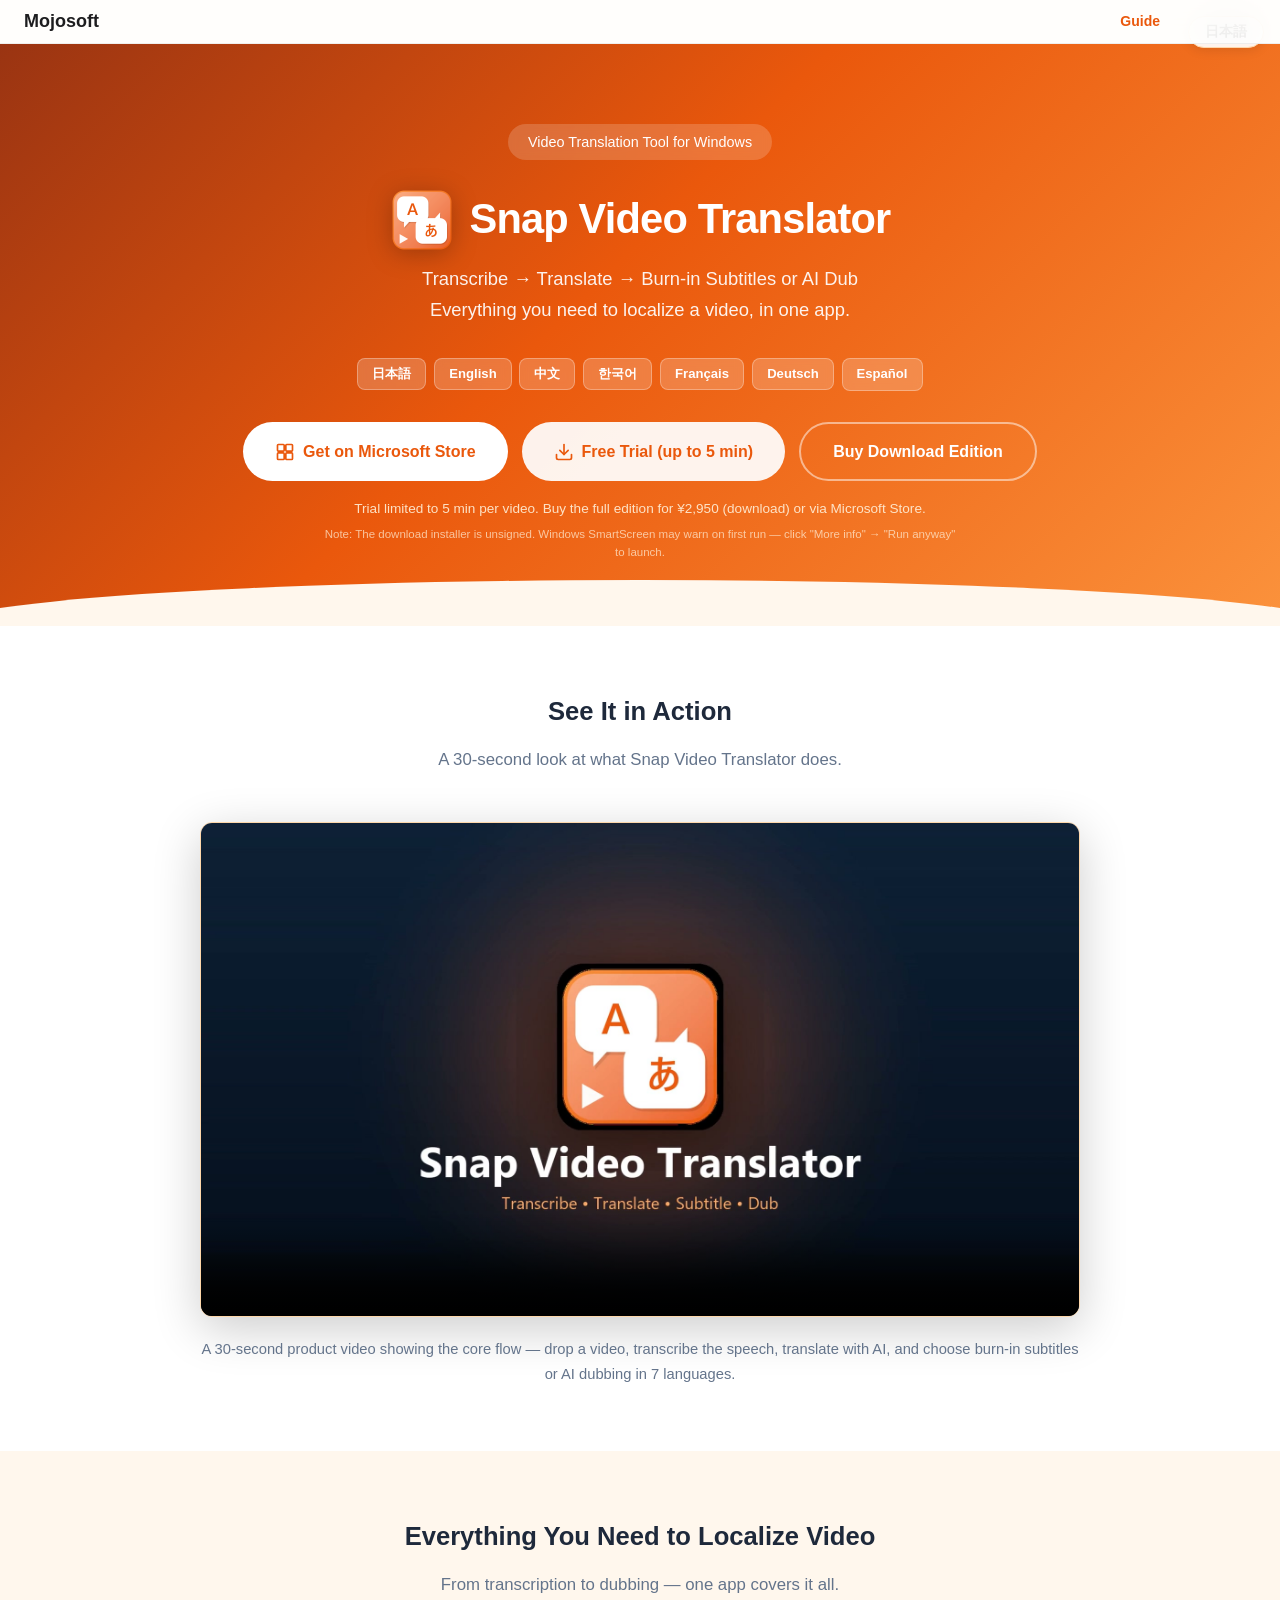
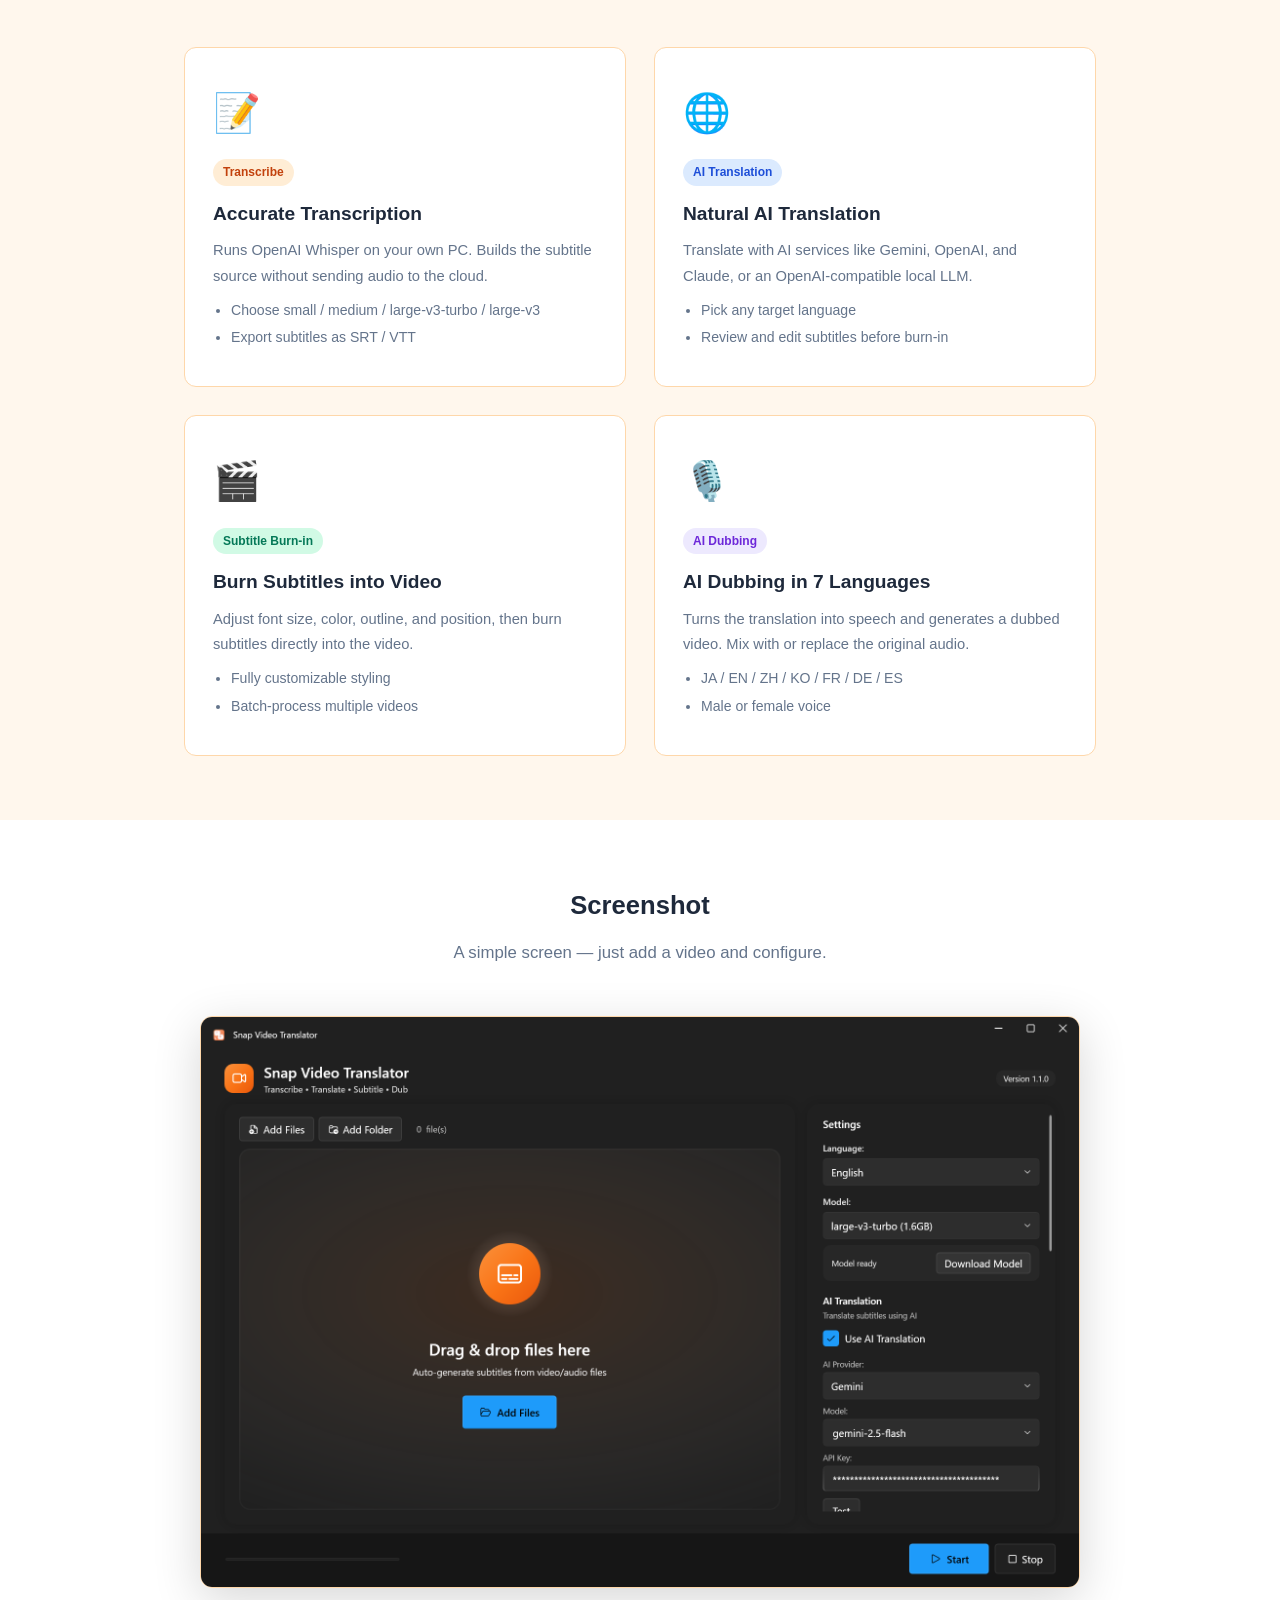
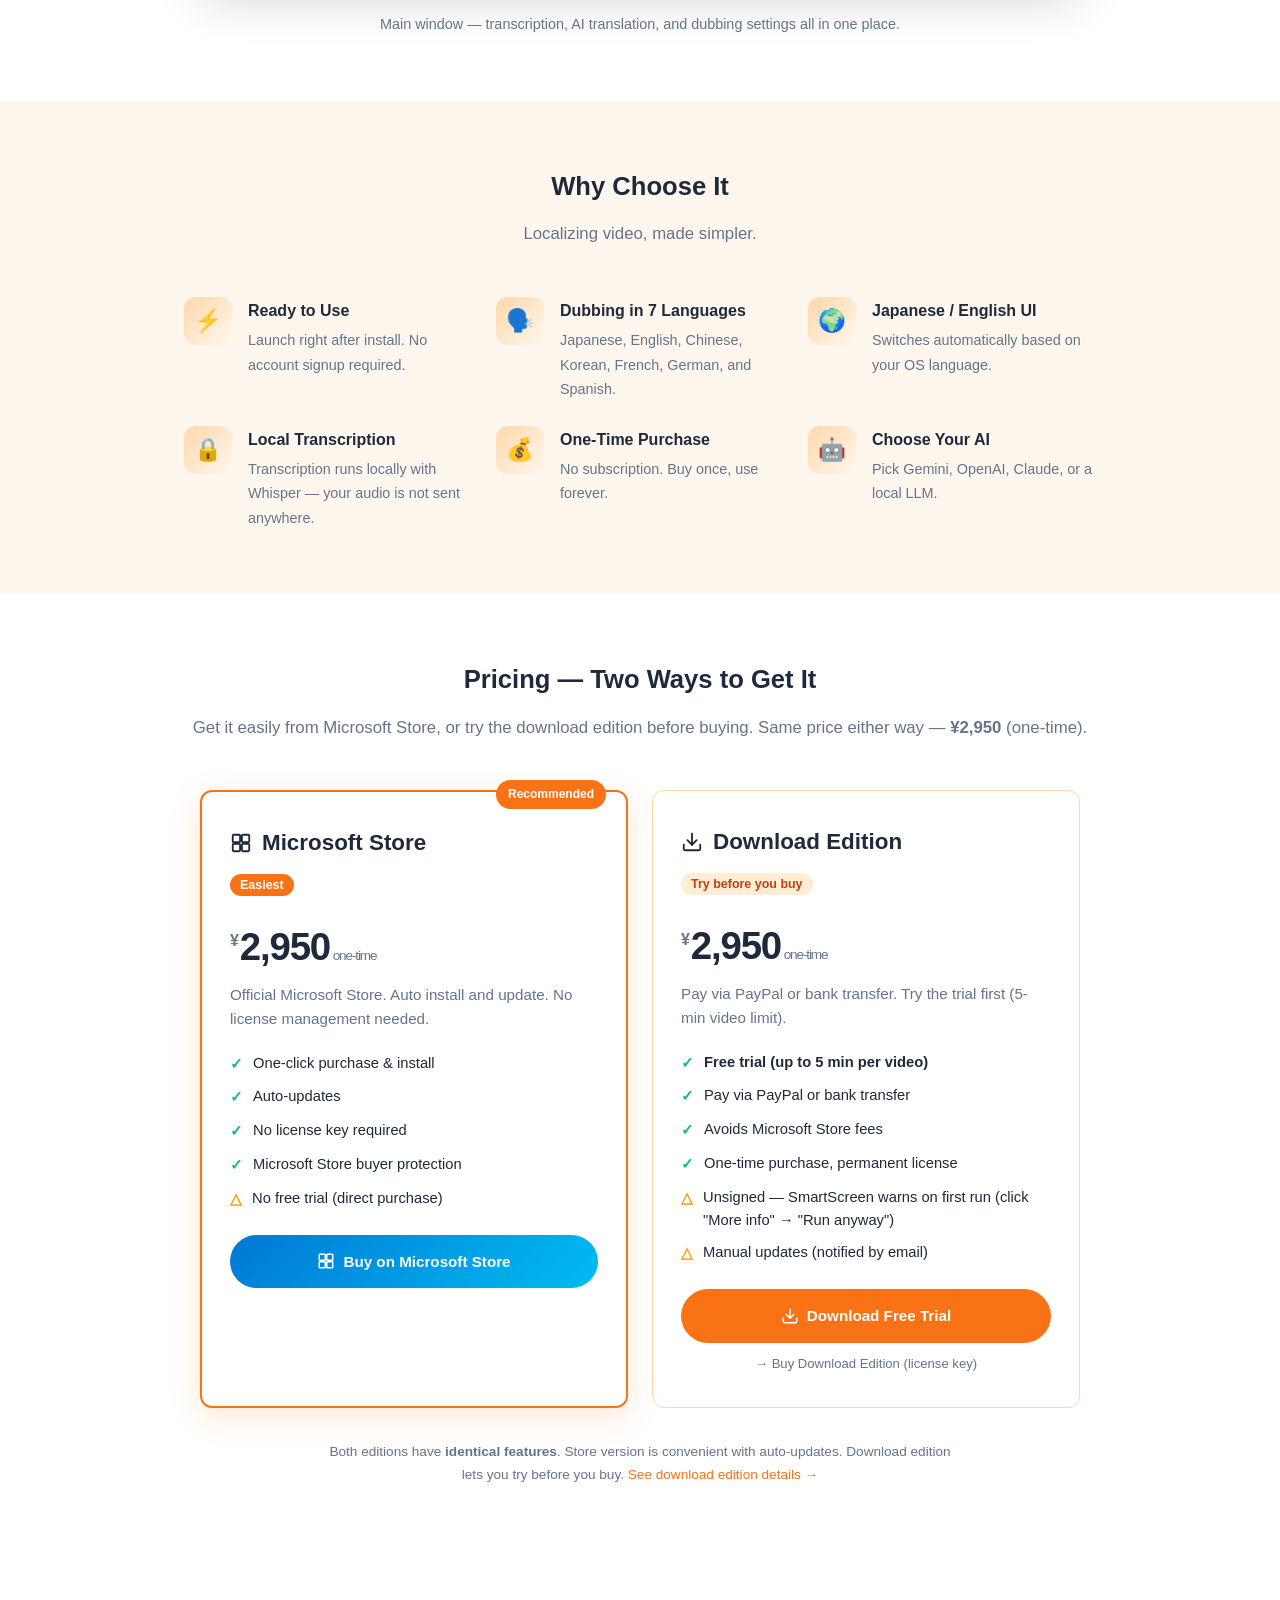
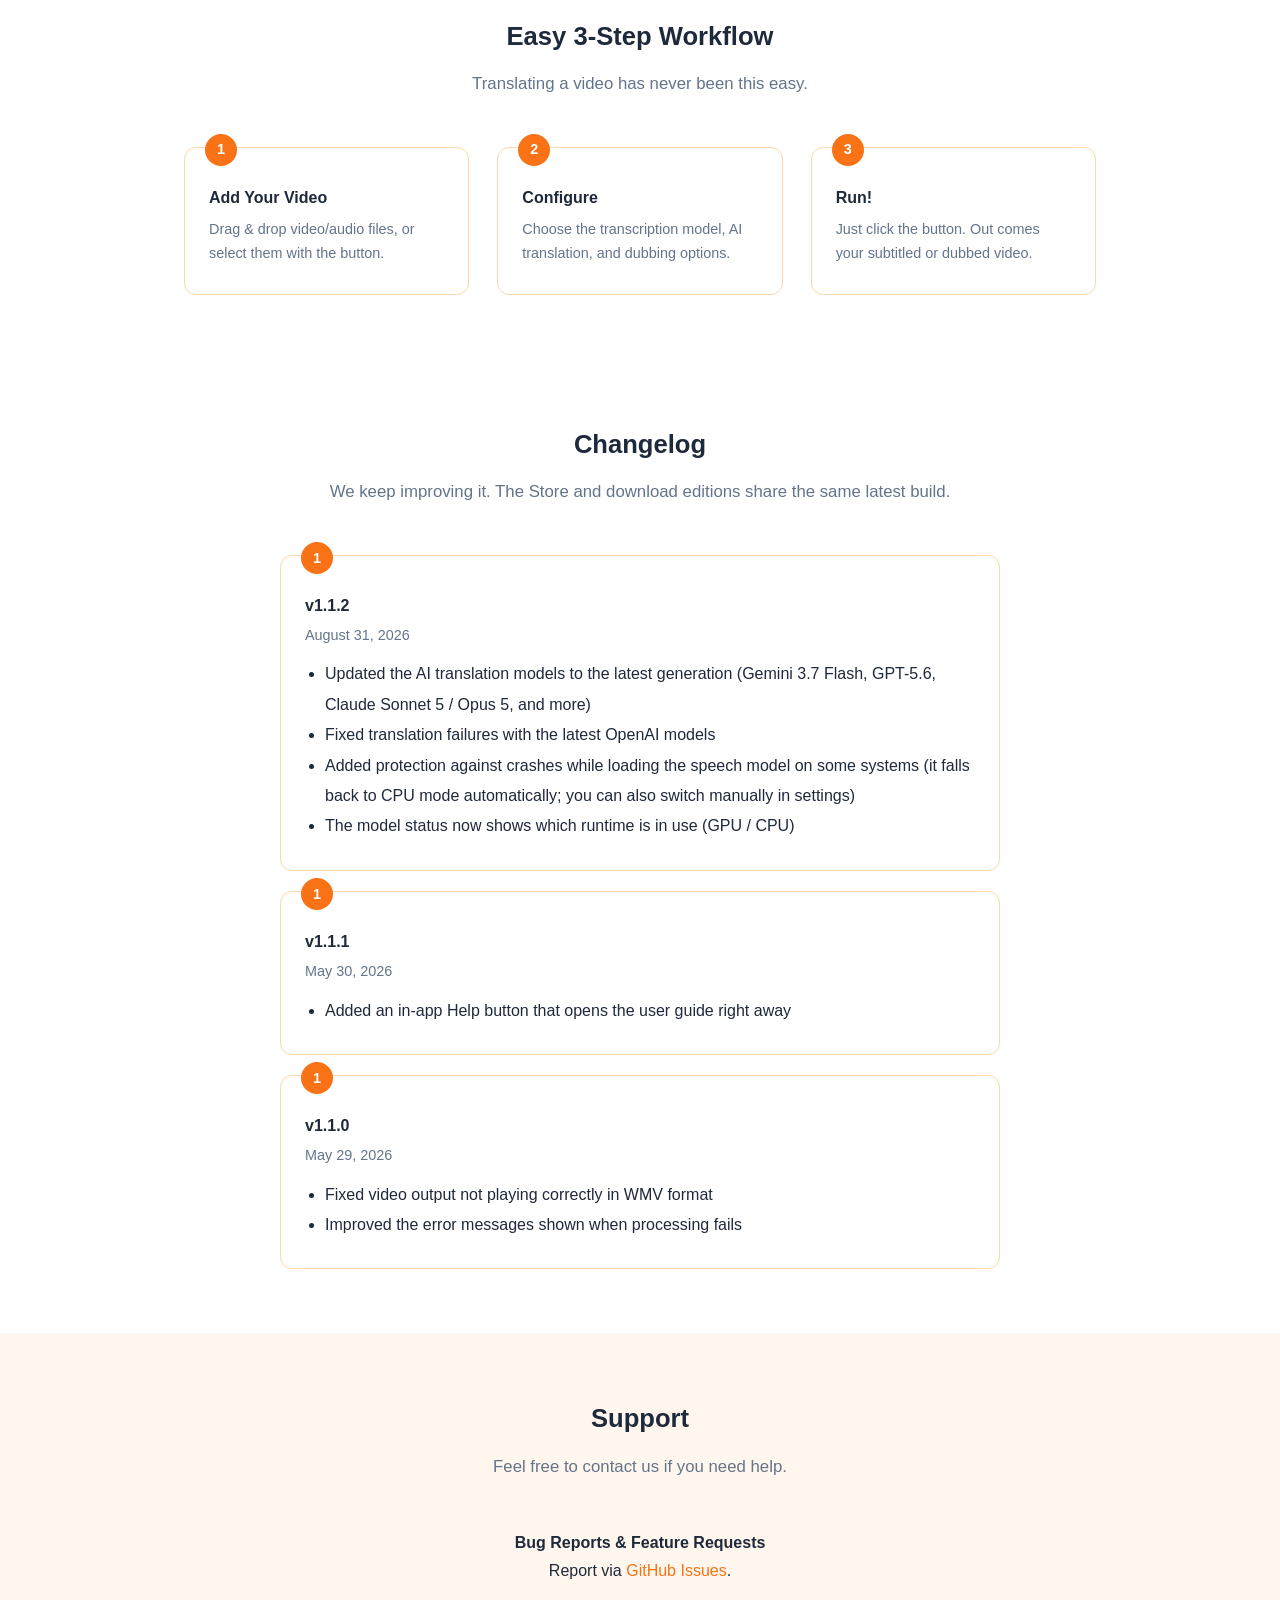
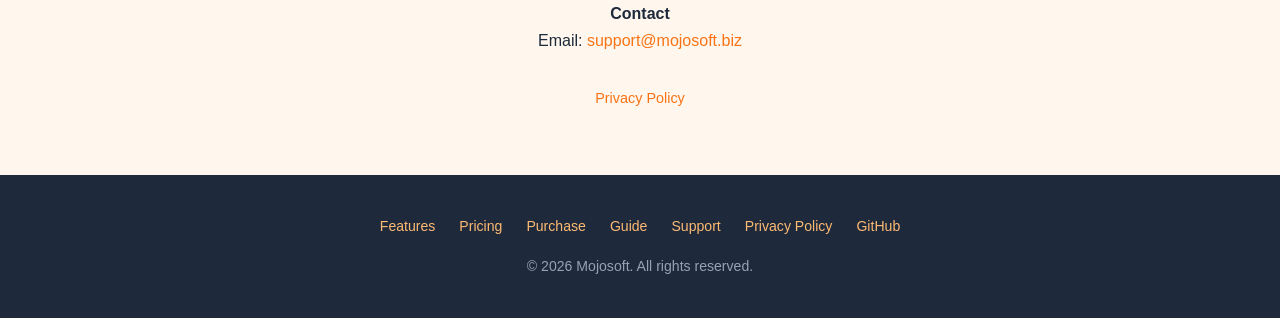
==== en/index.html @ 9b8fb0da "Restore original images and presentation; retain SEO metadata" ====
<!DOCTYPE html>
<html lang="en" class="lang-en">
<head>
<meta charset="UTF-8">
<meta name="viewport" content="width=device-width, initial-scale=1.0">
<title>Snap Video Translator | AI Subtitles, Translation &amp; Dubbing</title>
<meta name="description" content="Transcribe video, translate speech, burn subtitles and create AI dubbing in one Windows app. Supports AI dubbing in seven languages. Explore features, instructions and purchase options.">
<link rel="icon" type="image/x-icon" href="../favicon.ico">
<link rel="icon" type="image/png" sizes="32x32" href="../favicon-32.png">
<link rel="apple-touch-icon" href="../apple-touch-icon.png">
<style>
*{margin:0;padding:0;box-sizing:border-box}
:root{--primary:#F97316;--primary-dark:#EA580C;--accent:#FB923C;--bg:#FFF7ED;--card:#FFFFFF;--text:#1E293B;--muted:#64748B;--border:#FED7AA;--radius:12px}
body{font-family:"Segoe UI","Meiryo","Hiragino Sans",sans-serif;background:var(--bg);color:var(--text);line-height:1.7}
a{color:var(--primary);text-decoration:none}
a:hover{text-decoration:underline}

/* Language toggle */
.lang-toggle{position:fixed;top:16px;right:16px;z-index:1000;background:rgba(255,255,255,.92);border:1px solid var(--border);border-radius:999px;padding:6px 16px;font-size:.85rem;font-weight:600;cursor:pointer;box-shadow:0 2px 12px rgba(0,0,0,.1);transition:background .2s}
.lang-toggle:hover{background:#fff;box-shadow:0 4px 16px rgba(0,0,0,.15)}
[data-lang="ja"] .en,[data-lang="en"] .ja{display:none!important}

/* Hero */
.hero{background:linear-gradient(135deg,#9A3412 0%,#EA580C 45%,#FB923C 100%);color:#fff;padding:80px 24px 64px;text-align:center;position:relative;overflow:hidden}
.hero::after{content:"";position:absolute;bottom:-2px;left:0;right:0;height:48px;background:var(--bg);clip-path:ellipse(55% 100% at 50% 100%)}
.hero-title{display:flex;align-items:center;justify-content:center;gap:16px;margin-bottom:8px}
.hero-title img{width:64px;height:64px;border-radius:16px;filter:drop-shadow(0 4px 12px rgba(0,0,0,.25))}
.hero h1{font-size:2.6rem;font-weight:800;letter-spacing:-.02em;margin:0}
.hero .subtitle{font-size:1.15rem;opacity:.92;margin-bottom:32px;font-weight:400}
.hero .tagline{display:inline-block;background:rgba(255,255,255,.18);border-radius:999px;padding:6px 20px;font-size:.9rem;margin-bottom:24px;backdrop-filter:blur(4px)}
.hero .formats{display:flex;gap:8px;justify-content:center;flex-wrap:wrap;margin-bottom:32px}
.hero .format-badge{background:rgba(255,255,255,.2);border:1px solid rgba(255,255,255,.3);border-radius:8px;padding:4px 14px;font-size:.82rem;font-weight:600;backdrop-filter:blur(4px)}
.cta-group{display:flex;gap:14px;justify-content:center;flex-wrap:wrap}
.btn{display:inline-flex;align-items:center;gap:8px;padding:14px 32px;border-radius:999px;font-size:1rem;font-weight:600;transition:transform .15s,box-shadow .15s;cursor:pointer;border:none}
.btn-primary{background:#fff;color:var(--primary-dark)}
.btn-primary:hover{transform:translateY(-2px);box-shadow:0 8px 24px rgba(0,0,0,.18);text-decoration:none}
.btn-secondary{background:rgba(255,255,255,.92);color:var(--primary-dark)}
.btn-secondary:hover{background:#fff;transform:translateY(-2px);box-shadow:0 8px 24px rgba(0,0,0,.18);text-decoration:none}
.btn-outline{background:transparent;color:#fff;border:2px solid rgba(255,255,255,.5)}
.btn-outline:hover{background:rgba(255,255,255,.12);text-decoration:none}
.trial-note{margin-top:16px;font-size:.85rem;opacity:.92;color:#FFEDD5;font-weight:500}
.smartscreen-note{margin-top:6px;font-size:.72rem;opacity:.72;color:#FFEDD5;max-width:640px;margin-left:auto;margin-right:auto;line-height:1.55}

/* Pricing */
.pricing-section{background:#fff}
.pricing-grid{display:grid;grid-template-columns:repeat(2,1fr);gap:24px;max-width:880px;margin:0 auto}
.pricing-card-lp{background:var(--card);border:1px solid var(--border);border-radius:var(--radius);padding:32px 28px;position:relative;transition:transform .2s,box-shadow .2s}
.pricing-card-lp:hover{transform:translateY(-4px);box-shadow:0 16px 48px rgba(249,115,22,.16)}
.pricing-card-lp.featured{border:2px solid var(--primary);box-shadow:0 8px 32px rgba(249,115,22,.18)}
.pricing-card-lp.featured::before{content:"おすすめ";position:absolute;top:-12px;right:20px;background:var(--primary);color:#fff;font-size:.75rem;font-weight:700;padding:4px 12px;border-radius:999px}
[data-lang="en"] .pricing-card-lp.featured::before{content:"Recommended"}
.pricing-card-lp h3{font-size:1.4rem;font-weight:800;margin-bottom:8px;display:flex;align-items:center;gap:10px}
.pricing-card-lp .pricing-badge{font-size:.78rem;font-weight:600;padding:4px 10px;border-radius:999px;background:#FFEDD5;color:#C2410C}
.pricing-card-lp.featured .pricing-badge{background:var(--primary);color:#fff}
.pricing-card-lp .pricing-price-lp{font-size:2.4rem;font-weight:900;letter-spacing:-.03em;margin-bottom:4px;color:var(--text)}
.pricing-card-lp .pricing-price-lp .currency{font-size:1rem;font-weight:600;vertical-align:super;margin-right:2px;color:var(--muted)}
.pricing-card-lp .pricing-price-lp .unit{font-size:.85rem;font-weight:400;color:var(--muted)}
.pricing-card-lp .pricing-tagline{color:var(--muted);font-size:.95rem;margin-bottom:20px;line-height:1.6}
.pricing-card-lp ul{list-style:none;margin-bottom:24px;display:flex;flex-direction:column;gap:10px}
.pricing-card-lp ul li{display:flex;gap:10px;align-items:flex-start;font-size:.92rem;color:var(--text);line-height:1.55}
.pricing-card-lp ul li::before{content:'✓';color:#10B981;font-weight:700;flex-shrink:0;margin-top:1px}
.pricing-card-lp ul li.con::before{content:'△';color:#F59E0B}
.pricing-cta{display:flex;align-items:center;justify-content:center;gap:8px;width:100%;padding:14px 20px;border-radius:999px;font-size:.95rem;font-weight:700;text-decoration:none;transition:all .15s;border:none;cursor:pointer;box-sizing:border-box}
.pricing-cta.cta-store{background:linear-gradient(135deg,#0078D4,#00BCF2);color:#fff}
.pricing-cta.cta-store:hover{background:linear-gradient(135deg,#006CBD,#00A8D8);transform:translateY(-2px);box-shadow:0 8px 24px rgba(0,120,212,.3);text-decoration:none;color:#fff}
.pricing-cta.cta-dl{background:var(--primary);color:#fff}
.pricing-cta.cta-dl:hover{background:var(--primary-dark);transform:translateY(-2px);box-shadow:0 8px 24px rgba(249,115,22,.3);text-decoration:none;color:#fff}
.pricing-cta-secondary{display:block;text-align:center;margin-top:10px;font-size:.82rem;color:var(--muted)}
.pricing-note{text-align:center;color:var(--muted);font-size:.85rem;margin-top:32px;max-width:640px;margin-left:auto;margin-right:auto;line-height:1.7}
@media(max-width:700px){
  .pricing-grid{grid-template-columns:1fr}
}

/* Container */
.container{max-width:960px;margin:0 auto;padding:0 24px}

/* Section */
.section{padding:64px 0}
.section-title{font-size:1.6rem;font-weight:700;text-align:center;margin-bottom:12px}
.section-desc{text-align:center;color:var(--muted);margin-bottom:48px;font-size:1.05rem}

/* Feature cards */
.feature-grid{display:grid;grid-template-columns:repeat(2,1fr);gap:28px}
.feature-card{background:var(--card);border:1px solid var(--border);border-radius:var(--radius);padding:32px 28px;transition:transform .2s,box-shadow .2s}
.feature-card:hover{transform:translateY(-4px);box-shadow:0 12px 40px rgba(249,115,22,.15)}
.feature-card .feature-icon{font-size:2.4rem;margin-bottom:12px;display:block}
.feature-card .feature-tag{display:inline-block;font-size:.75rem;font-weight:600;padding:3px 10px;border-radius:999px;margin-bottom:12px}
.feature-tag.transcribe{background:#FFEDD5;color:#C2410C}
.feature-tag.translate{background:#DBEAFE;color:#1D4ED8}
.feature-tag.subtitle{background:#D1FAE5;color:#047857}
.feature-tag.dub{background:#EDE9FE;color:#6D28D9}
.feature-card h3{font-size:1.2rem;margin-bottom:8px;font-weight:700}
.feature-card p{font-size:.92rem;color:var(--muted);line-height:1.7}
.feature-card ul{margin-top:10px;padding-left:18px;font-size:.88rem;color:var(--muted)}
.feature-card ul li{margin-bottom:4px}

/* Screenshot */
.shot{max-width:880px;margin:0 auto}
.shot img{width:100%;border-radius:var(--radius);box-shadow:0 12px 48px rgba(0,0,0,.16);border:1px solid var(--border)}
.shot .caption{text-align:center;color:var(--muted);font-size:.9rem;margin-top:16px}

/* Demo video */
.video-section{background:#fff}
.video-wrap{max-width:880px;margin:0 auto}
.video-wrap video{width:100%;aspect-ratio:16/9;border-radius:var(--radius);box-shadow:0 12px 48px rgba(0,0,0,.2);border:1px solid var(--border);background:#000;display:block;object-fit:cover}
.video-caption{text-align:center;color:var(--muted);font-size:.92rem;margin-top:20px;line-height:1.7}
.video-caption strong{color:var(--text)}
.video-timeline{display:flex;gap:8px;justify-content:center;flex-wrap:wrap;margin-top:14px;font-size:.82rem}
.video-timeline span{background:#FFF7ED;border:1px solid var(--border);border-radius:999px;padding:4px 14px;color:var(--primary-dark);font-weight:600}

/* Points */
.points{display:grid;grid-template-columns:repeat(auto-fit,minmax(260px,1fr));gap:24px;margin-top:40px}
.point{display:flex;gap:16px;align-items:flex-start}
.point-icon{flex-shrink:0;width:48px;height:48px;border-radius:12px;background:linear-gradient(135deg,#FED7AA,#FFF7ED);display:flex;align-items:center;justify-content:center;font-size:1.4rem}
.point h3{font-size:1rem;margin-bottom:4px}
.point p{font-size:.9rem;color:var(--muted)}

/* Steps */
.steps{display:grid;grid-template-columns:repeat(auto-fit,minmax(240px,1fr));gap:28px;counter-reset:step}
.step{background:var(--card);border:1px solid var(--border);border-radius:var(--radius);padding:28px 24px;position:relative}
.step::before{counter-increment:step;content:counter(step);position:absolute;top:-14px;left:20px;width:32px;height:32px;border-radius:50%;background:var(--primary);color:#fff;font-weight:700;font-size:.9rem;display:flex;align-items:center;justify-content:center}
.step h3{margin-top:8px;font-size:1rem;margin-bottom:6px}
.step p{font-size:.9rem;color:var(--muted)}

/* Footer */
footer{background:#1E293B;color:#CBD5E1;padding:40px 24px;text-align:center;font-size:.88rem}
footer a{color:#FDBA74}
footer .footer-links{margin-bottom:16px;display:flex;gap:24px;justify-content:center;flex-wrap:wrap}
footer .copyright{opacity:.7;margin-top:8px}

/* Responsive */
@media(max-width:700px){
  .hero h1{font-size:2rem}
  .hero .subtitle{font-size:1rem}
  .feature-grid{grid-template-columns:1fr}
  .section{padding:48px 0}
}
</style>
  <link rel="canonical" href="https://mojosoftjp.github.io/sakutto-videotranslator/en/">
  <link rel="alternate" href="https://mojosoftjp.github.io/sakutto-videotranslator/" hreflang="ja">
  <link rel="alternate" href="https://mojosoftjp.github.io/sakutto-videotranslator/en/" hreflang="en">
  <link rel="alternate" href="https://mojosoftjp.github.io/sakutto-videotranslator/" hreflang="x-default">
  <meta name="robots" content="index, follow, max-image-preview:large">
  <meta property="og:title" content="Snap Video Translator | AI Subtitles, Translation &amp; Dubbing">
  <meta property="og:description" content="Transcribe video, translate speech, burn subtitles and create AI dubbing in one Windows app. Supports AI dubbing in seven languages. Explore features, instructions and purchase options.">
  <meta property="og:url" content="https://mojosoftjp.github.io/sakutto-videotranslator/en/">
  <meta property="og:type" content="website">
  <meta property="og:site_name" content="Mojosoft">
  <meta property="og:locale" content="en_US">
  <meta name="twitter:title" content="Snap Video Translator | AI Subtitles, Translation &amp; Dubbing">
  <meta name="twitter:description" content="Transcribe video, translate speech, burn subtitles and create AI dubbing in one Windows app. Supports AI dubbing in seven languages. Explore features, instructions and purchase options.">
  <meta property="og:image" content="https://mojosoftjp.github.io/sakutto-videotranslator/ja-main.png">
  <meta name="twitter:image" content="https://mojosoftjp.github.io/sakutto-videotranslator/ja-main.png">
  <meta property="og:image:alt" content="Snap Video Translator | AI Subtitles, Translation &amp; Dubbing">
  <meta name="twitter:image:alt" content="Snap Video Translator | AI Subtitles, Translation &amp; Dubbing">
  <meta property="og:image:width" content="1800">
  <meta property="og:image:height" content="1170">
  <meta name="twitter:card" content="summary_large_image">
<script type="application/ld+json">
{
  "@context": "https://schema.org",
  "@graph": [
    {
      "@type": "SoftwareApplication",
      "@id": "https://mojosoftjp.github.io/sakutto-videotranslator/en/#software",
      "name": "さくっと動画翻訳",
      "url": "https://mojosoftjp.github.io/sakutto-videotranslator/en/",
      "description": "Transcribe video, translate speech, burn subtitles and create AI dubbing in one Windows app. Supports AI dubbing in seven languages. Explore features, instructions and purchase options.",
      "image": "https://mojosoftjp.github.io/sakutto-videotranslator/ja-main.png",
      "operatingSystem": "Windows",
      "applicationCategory": "MultimediaApplication",
      "inLanguage": "en",
      "publisher": {
        "@type": "Organization",
        "@id": "https://mojosoft.biz/#organization",
        "name": "Mojosoft",
        "url": "https://mojosoft.biz/"
      }
    },
    {
      "@type": "BreadcrumbList",
      "@id": "https://mojosoftjp.github.io/sakutto-videotranslator/en/#breadcrumb",
      "itemListElement": [
        {
          "@type": "ListItem",
          "position": 1,
          "name": "Mojosoft",
          "item": "https://mojosoft.biz/"
        },
        {
          "@type": "ListItem",
          "position": 2,
          "name": "さくっと動画翻訳",
          "item": "https://mojosoftjp.github.io/sakutto-videotranslator/en/"
        }
      ]
    },
    {
      "@type": "WebPage",
      "@id": "https://mojosoftjp.github.io/sakutto-videotranslator/en/#webpage",
      "url": "https://mojosoftjp.github.io/sakutto-videotranslator/en/",
      "name": "Snap Video Translator | AI Subtitles, Translation & Dubbing",
      "inLanguage": "en",
      "mainEntity": {
        "@id": "https://mojosoftjp.github.io/sakutto-videotranslator/en/#software"
      },
      "breadcrumb": {
        "@id": "https://mojosoftjp.github.io/sakutto-videotranslator/en/#breadcrumb"
      }
    }
  ]
}
</script>
</head>
<body data-lang="en">

<!-- Mojosoft Header -->
<nav style="position:fixed;top:0;left:0;right:0;z-index:9999;background:rgba(255,255,255,.85);backdrop-filter:saturate(180%) blur(20px);-webkit-backdrop-filter:saturate(180%) blur(20px);border-bottom:1px solid rgba(0,0,0,.06);height:44px;display:flex;align-items:center;justify-content:space-between;padding:0 24px;">
  <a href="https://mojosoft.biz/" style="font-size:18px;font-weight:700;color:#1D1D1F;text-decoration:none;font-family:'Noto Sans JP',sans-serif;">Mojosoft</a>
  <a href="../help.html" style="font-size:14px;font-weight:600;color:var(--primary-dark);text-decoration:none;font-family:'Noto Sans JP',sans-serif;margin-right:96px;"><span class="ja">使い方</span><span class="en">Guide</span></a>
</nav>
<div style="height:44px;"></div>

<!-- Language toggle -->
<button class="lang-toggle" onclick="toggleLang()">
  <span class="ja">EN</span>
  <span class="en">日本語</span>
</button>

<!-- Hero -->
<header class="hero">
  <div class="ja"><div class="tagline">Windows 用 動画翻訳ツール</div></div>
  <div class="en"><div class="tagline">Video Translation Tool for Windows</div></div>
  <div class="hero-title">
    <img src="../logo.png" alt="Snap Video Translator icon">
    <h1><span class="ja">さくっと動画翻訳</span><span class="en">Snap Video Translator</span></h1>
  </div>
  <p class="subtitle">
    <span class="ja">文字起こし → AI翻訳 → 字幕焼き付け／AI吹き替え<br>動画の多言語対応を、これ1本で。</span>
    <span class="en">Transcribe → Translate → Burn-in Subtitles or AI Dub<br>Everything you need to localize a video, in one app.</span>
  </p>
  <div class="formats">
    <span class="format-badge">日本語</span>
    <span class="format-badge">English</span>
    <span class="format-badge">中文</span>
    <span class="format-badge">한국어</span>
    <span class="format-badge">Français</span>
    <span class="format-badge">Deutsch</span>
    <span class="format-badge">Español</span>
  </div>
  <div class="cta-group">
    <a href="https://apps.microsoft.com/detail/9N66P79HM5LB?cid=lp-index" class="btn btn-primary">
      <svg width="20" height="20" viewBox="0 0 24 24" fill="none" stroke="currentColor" stroke-width="2"><rect x="3" y="3" width="8" height="8" rx="1"/><rect x="13" y="3" width="8" height="8" rx="1"/><rect x="3" y="13" width="8" height="8" rx="1"/><rect x="13" y="13" width="8" height="8" rx="1"/></svg>
      <span class="ja">Microsoft Store で入手</span><span class="en">Get on Microsoft Store</span>
    </a>
    <a href="https://mojosoft.biz/SakuttoVideoTranslator_Setup_1.1.2.exe" class="btn btn-secondary" download>
      <svg width="20" height="20" viewBox="0 0 24 24" fill="none" stroke="currentColor" stroke-width="2" stroke-linecap="round" stroke-linejoin="round"><path d="M21 15v4a2 2 0 0 1-2 2H5a2 2 0 0 1-2-2v-4"/><polyline points="7 10 12 15 17 10"/><line x1="12" y1="15" x2="12" y2="3"/></svg>
      <span class="ja">無料で試す（5分まで）</span><span class="en">Free Trial (up to 5 min)</span>
    </a>
    <a href="../purchase.html" class="btn btn-outline">
      <span class="ja">ダウンロード版を購入</span><span class="en">Buy Download Edition</span>
    </a>
  </div>
  <p class="trial-note">
    <span class="ja">試用版は動画長5分まで。フル機能はダウンロード版 ¥2,950 または Microsoft Store でご購入を。</span>
    <span class="en">Trial limited to 5 min per video. Buy the full edition for ¥2,950 (download) or via Microsoft Store.</span>
  </p>
  <p class="smartscreen-note">
    <span class="ja">※ダウンロード版は未署名インストーラーのため、初回実行時に Windows SmartScreen の警告が表示されます。「詳細情報」→「実行」で起動できます。</span>
    <span class="en">Note: The download installer is unsigned. Windows SmartScreen may warn on first run — click "More info" → "Run anyway" to launch.</span>
  </p>
</header>

<!-- Demo video -->
<section class="section video-section">
  <div class="container">
    <h2 class="section-title"><span class="ja">実際に使うと、こうなります</span><span class="en">See It in Action</span></h2>
    <p class="section-desc">
      <span class="ja">30秒の英語プロモを、さくっと動画翻訳で日本語化したデモです。</span>
      <span class="en">A 30-second look at what Snap Video Translator does.</span>
    </p>
    <div class="video-wrap">
      <video class="ja" controls playsinline preload="metadata" poster="../poster_ja.jpg">
        <source src="../combined_demo.mp4" type="video/mp4">
        お使いのブラウザは動画再生に対応していません。
      </video>
      <video class="en" controls playsinline preload="metadata" poster="../poster_en.jpg">
        <source src="../snap_video_translator_promo.mp4" type="video/mp4">
        Your browser does not support the video tag.
      </video>

      <div class="ja">
        <div class="video-timeline">
          <span>0:00 — 英語原版</span>
          <span>0:25 — 区切り</span>
          <span>0:26 — 日本語吹替＋字幕</span>
        </div>
        <p class="video-caption">
          <strong>前半（0:00〜0:25）</strong>は英語ナレーション付きのプロモ動画。<br>
          <strong>後半（0:26〜0:51）</strong>は同じ動画を「さくっと動画翻訳」で日本語化したものです — AI吹替で音声を差し替え、翻訳字幕を動画に焼き付けています。<br>
          <span style="color:var(--primary-dark);font-weight:600">「翻訳前」と「翻訳後」を1本でご覧いただけます。</span>
        </p>
      </div>
      <div class="en">
        <p class="video-caption">
          A 30-second product video showing the core flow — drop a video, transcribe the speech, translate with AI, and choose burn-in subtitles or AI dubbing in 7 languages.
        </p>
      </div>
    </div>
  </div>
</section>

<!-- Feature overview cards -->
<section id="features" class="section">
  <div class="container">
    <h2 class="section-title"><span class="ja">動画の多言語対応に必要な機能を</span><span class="en">Everything You Need to Localize Video</span></h2>
    <p class="section-desc"><span class="ja">文字起こしから吹き替えまで、このアプリひとつで完結します。</span><span class="en">From transcription to dubbing — one app covers it all.</span></p>
    <div class="feature-grid">
      <!-- 1: Transcribe -->
      <div class="feature-card">
        <span class="feature-icon">&#x1F4DD;</span>
        <span class="feature-tag transcribe"><span class="ja">文字起こし</span><span class="en">Transcribe</span></span>
        <h3><span class="ja">高精度な文字起こし</span><span class="en">Accurate Transcription</span></h3>
        <p><span class="ja">OpenAI Whisper をお使いのPC上で実行。音声をクラウドに送らずに字幕の元データを作成します。</span><span class="en">Runs OpenAI Whisper on your own PC. Builds the subtitle source without sending audio to the cloud.</span></p>
        <ul>
          <li><span class="ja">small / medium / large-v3-turbo / large-v3 から選択</span><span class="en">Choose small / medium / large-v3-turbo / large-v3</span></li>
          <li><span class="ja">SRT / VTT 字幕ファイルの書き出し</span><span class="en">Export subtitles as SRT / VTT</span></li>
        </ul>
      </div>
      <!-- 2: Translate -->
      <div class="feature-card">
        <span class="feature-icon">&#x1F310;</span>
        <span class="feature-tag translate"><span class="ja">AI翻訳</span><span class="en">AI Translation</span></span>
        <h3><span class="ja">AIで自然に翻訳</span><span class="en">Natural AI Translation</span></h3>
        <p><span class="ja">Gemini・OpenAI・Claude などのAIサービス、またはOpenAI互換のローカルLLMで翻訳できます。</span><span class="en">Translate with AI services like Gemini, OpenAI, and Claude, or an OpenAI-compatible local LLM.</span></p>
        <ul>
          <li><span class="ja">翻訳先言語を自由に指定</span><span class="en">Pick any target language</span></li>
          <li><span class="ja">焼き付け前に字幕を確認・編集</span><span class="en">Review and edit subtitles before burn-in</span></li>
        </ul>
      </div>
      <!-- 3: Subtitle burn-in -->
      <div class="feature-card">
        <span class="feature-icon">&#x1F3AC;</span>
        <span class="feature-tag subtitle"><span class="ja">字幕焼き付け</span><span class="en">Subtitle Burn-in</span></span>
        <h3><span class="ja">字幕を動画に焼き込み</span><span class="en">Burn Subtitles into Video</span></h3>
        <p><span class="ja">フォントサイズ・文字色・縁取り・表示位置を調整して、字幕を動画に直接焼き込みます。</span><span class="en">Adjust font size, color, outline, and position, then burn subtitles directly into the video.</span></p>
        <ul>
          <li><span class="ja">スタイルを自由にカスタマイズ</span><span class="en">Fully customizable styling</span></li>
          <li><span class="ja">複数の動画をバッチ処理</span><span class="en">Batch-process multiple videos</span></li>
        </ul>
      </div>
      <!-- 4: AI dubbing -->
      <div class="feature-card">
        <span class="feature-icon">&#x1F399;&#xFE0F;</span>
        <span class="feature-tag dub"><span class="ja">AI吹き替え</span><span class="en">AI Dubbing</span></span>
        <h3><span class="ja">7言語のAI吹き替え</span><span class="en">AI Dubbing in 7 Languages</span></h3>
        <p><span class="ja">翻訳した内容を音声化し、吹き替え動画を生成。元音声とのミックス／置き換えを選べます。</span><span class="en">Turns the translation into speech and generates a dubbed video. Mix with or replace the original audio.</span></p>
        <ul>
          <li><span class="ja">日本語・英語・中国語・韓国語・仏・独・西</span><span class="en">JA / EN / ZH / KO / FR / DE / ES</span></li>
          <li><span class="ja">男声・女声を選択</span><span class="en">Male or female voice</span></li>
        </ul>
      </div>
    </div>
  </div>
</section>

<!-- Screenshot -->
<section class="section" style="background:#fff">
  <div class="container">
    <h2 class="section-title"><span class="ja">スクリーンショット</span><span class="en">Screenshot</span></h2>
    <p class="section-desc"><span class="ja">動画を入れて設定するだけのシンプルな画面。</span><span class="en">A simple screen — just add a video and configure.</span></p>
    <div class="shot">
      <img class="ja" src="../ja-main.png" alt="さくっと動画翻訳の画面" loading="lazy">
      <img class="en" src="../en-main.png" alt="Snap Video Translator screen" loading="lazy">
      <p class="caption"><span class="ja">メイン画面 — 文字起こし・AI翻訳・吹き替えの設定をまとめて行えます。</span><span class="en">Main window — transcription, AI translation, and dubbing settings all in one place.</span></p>
    </div>
  </div>
</section>

<!-- Why choose -->
<section class="section">
  <div class="container">
    <h2 class="section-title"><span class="ja">選ばれる理由</span><span class="en">Why Choose It</span></h2>
    <p class="section-desc"><span class="ja">動画の多言語対応を、もっとシンプルに。</span><span class="en">Localizing video, made simpler.</span></p>
    <div class="points">
      <div class="point">
        <div class="point-icon">&#x26A1;</div>
        <div>
          <h3><span class="ja">すぐ使える</span><span class="en">Ready to Use</span></h3>
          <p><span class="ja">インストールしたらすぐ起動。アカウント登録は不要です。</span><span class="en">Launch right after install. No account signup required.</span></p>
        </div>
      </div>
      <div class="point">
        <div class="point-icon">&#x1F5E3;&#xFE0F;</div>
        <div>
          <h3><span class="ja">7言語の吹き替え</span><span class="en">Dubbing in 7 Languages</span></h3>
          <p><span class="ja">日本語・英語・中国語・韓国語・フランス語・ドイツ語・スペイン語に対応。</span><span class="en">Japanese, English, Chinese, Korean, French, German, and Spanish.</span></p>
        </div>
      </div>
      <div class="point">
        <div class="point-icon">&#x1F30D;</div>
        <div>
          <h3><span class="ja">日本語/英語UI</span><span class="en">Japanese / English UI</span></h3>
          <p><span class="ja">OSの言語設定に合わせて自動で切り替わります。</span><span class="en">Switches automatically based on your OS language.</span></p>
        </div>
      </div>
      <div class="point">
        <div class="point-icon">&#x1F512;</div>
        <div>
          <h3><span class="ja">文字起こしはローカル</span><span class="en">Local Transcription</span></h3>
          <p><span class="ja">文字起こしはPC上のWhisperで動作し、音声は外部に送信されません。</span><span class="en">Transcription runs locally with Whisper — your audio is not sent anywhere.</span></p>
        </div>
      </div>
      <div class="point">
        <div class="point-icon">&#x1F4B0;</div>
        <div>
          <h3><span class="ja">買い切り</span><span class="en">One-Time Purchase</span></h3>
          <p><span class="ja">月額課金なし。一度購入すればずっと使えます。</span><span class="en">No subscription. Buy once, use forever.</span></p>
        </div>
      </div>
      <div class="point">
        <div class="point-icon">&#x1F916;</div>
        <div>
          <h3><span class="ja">AIを選べる</span><span class="en">Choose Your AI</span></h3>
          <p><span class="ja">Gemini・OpenAI・Claude、またはローカルLLMから選択できます。</span><span class="en">Pick Gemini, OpenAI, Claude, or a local LLM.</span></p>
        </div>
      </div>
    </div>
  </div>
</section>

<!-- Pricing — Store vs Download comparison -->
<section id="pricing" class="section pricing-section">
  <div class="container">
    <h2 class="section-title"><span class="ja">価格 — 2つの入手方法</span><span class="en">Pricing — Two Ways to Get It</span></h2>
    <p class="section-desc"><span class="ja">Microsoft Store でかんたんに、またはダウンロード版を試してから購入。どちらも同じ価格 <strong>¥2,950</strong>（買い切り）。</span><span class="en">Get it easily from Microsoft Store, or try the download edition before buying. Same price either way — <strong>¥2,950</strong> (one-time).</span></p>

    <div class="pricing-grid">
      <!-- Microsoft Store -->
      <div class="pricing-card-lp featured">
        <h3>
          <svg width="22" height="22" viewBox="0 0 24 24" fill="none" stroke="currentColor" stroke-width="2"><rect x="3" y="3" width="8" height="8" rx="1"/><rect x="13" y="3" width="8" height="8" rx="1"/><rect x="3" y="13" width="8" height="8" rx="1"/><rect x="13" y="13" width="8" height="8" rx="1"/></svg>
          <span class="ja">Microsoft Store 版</span><span class="en">Microsoft Store</span>
        </h3>
        <span class="pricing-badge"><span class="ja">最もかんたん</span><span class="en">Easiest</span></span>
        <div class="pricing-price-lp" style="margin-top:16px"><span class="currency">¥</span>2,950<span class="unit"> <span class="ja">買い切り</span><span class="en">one-time</span></span></div>
        <p class="pricing-tagline">
          <span class="ja">Microsoft 公式ストア経由。インストールも更新も自動。ライセンス管理は不要です。</span>
          <span class="en">Official Microsoft Store. Auto install and update. No license management needed.</span>
        </p>
        <ul>
          <li><span class="ja">ワンクリックで購入＆インストール</span><span class="en">One-click purchase &amp; install</span></li>
          <li><span class="ja">自動アップデート対応</span><span class="en">Auto-updates</span></li>
          <li><span class="ja">ライセンスキー不要</span><span class="en">No license key required</span></li>
          <li><span class="ja">Microsoft Store の決済保護</span><span class="en">Microsoft Store buyer protection</span></li>
          <li class="con"><span class="ja">試用版なし（直接購入）</span><span class="en">No free trial (direct purchase)</span></li>
        </ul>
        <a href="https://apps.microsoft.com/detail/9N66P79HM5LB?cid=lp-index" class="pricing-cta cta-store">
          <svg width="18" height="18" viewBox="0 0 24 24" fill="none" stroke="currentColor" stroke-width="2"><rect x="3" y="3" width="8" height="8" rx="1"/><rect x="13" y="3" width="8" height="8" rx="1"/><rect x="3" y="13" width="8" height="8" rx="1"/><rect x="13" y="13" width="8" height="8" rx="1"/></svg>
          <span class="ja">Microsoft Store で購入</span><span class="en">Buy on Microsoft Store</span>
        </a>
      </div>

      <!-- Download Edition -->
      <div class="pricing-card-lp">
        <h3>
          <svg width="22" height="22" viewBox="0 0 24 24" fill="none" stroke="currentColor" stroke-width="2" stroke-linecap="round" stroke-linejoin="round"><path d="M21 15v4a2 2 0 0 1-2 2H5a2 2 0 0 1-2-2v-4"/><polyline points="7 10 12 15 17 10"/><line x1="12" y1="15" x2="12" y2="3"/></svg>
          <span class="ja">ダウンロード版</span><span class="en">Download Edition</span>
        </h3>
        <span class="pricing-badge"><span class="ja">試してから買える</span><span class="en">Try before you buy</span></span>
        <div class="pricing-price-lp" style="margin-top:16px"><span class="currency">¥</span>2,950<span class="unit"> <span class="ja">買い切り</span><span class="en">one-time</span></span></div>
        <p class="pricing-tagline">
          <span class="ja">PayPalまたは銀行振込で購入。試用版（動画長5分まで）を先に試せます。</span>
          <span class="en">Pay via PayPal or bank transfer. Try the trial first (5-min video limit).</span>
        </p>
        <ul>
          <li><span class="ja"><strong>無料で試用可能（動画長5分まで）</strong></span><span class="en"><strong>Free trial (up to 5 min per video)</strong></span></li>
          <li><span class="ja">PayPal / 銀行振込で購入</span><span class="en">Pay via PayPal or bank transfer</span></li>
          <li><span class="ja">Microsoft Store の手数料を回避</span><span class="en">Avoids Microsoft Store fees</span></li>
          <li><span class="ja">買い切り・永続ライセンス</span><span class="en">One-time purchase, permanent license</span></li>
          <li class="con"><span class="ja">未署名のため SmartScreen 警告あり（「詳細情報」→「実行」で起動可）</span><span class="en">Unsigned — SmartScreen warns on first run (click "More info" → "Run anyway")</span></li>
          <li class="con"><span class="ja">手動更新（メール通知でお知らせ）</span><span class="en">Manual updates (notified by email)</span></li>
        </ul>
        <a href="https://mojosoft.biz/SakuttoVideoTranslator_Setup_1.1.2.exe" class="pricing-cta cta-dl" download>
          <svg width="18" height="18" viewBox="0 0 24 24" fill="none" stroke="currentColor" stroke-width="2" stroke-linecap="round" stroke-linejoin="round"><path d="M21 15v4a2 2 0 0 1-2 2H5a2 2 0 0 1-2-2v-4"/><polyline points="7 10 12 15 17 10"/><line x1="12" y1="15" x2="12" y2="3"/></svg>
          <span class="ja">無料試用版をダウンロード</span><span class="en">Download Free Trial</span>
        </a>
        <a href="../purchase.html" class="pricing-cta-secondary">
          <span class="ja">→ ダウンロード版を購入（ライセンスキー発行）</span><span class="en">→ Buy Download Edition (license key)</span>
        </a>
      </div>
    </div>

    <p class="pricing-note">
      <span class="ja">どちらの版も機能は<strong>完全に同じ</strong>です。Store版は自動更新で手軽、ダウンロード版は購入前に試せるのが特徴。<a href="../purchase.html">ダウンロード版の詳細・購入ページ →</a></span>
      <span class="en">Both editions have <strong>identical features</strong>. Store version is convenient with auto-updates. Download edition lets you try before you buy. <a href="../purchase.html">See download edition details →</a></span>
    </p>
  </div>
</section>

<!-- How to use -->
<section class="section" style="background:#fff">
  <div class="container">
    <h2 class="section-title"><span class="ja">使い方はかんたん 3ステップ</span><span class="en">Easy 3-Step Workflow</span></h2>
    <p class="section-desc"><span class="ja">動画の翻訳がこんなにラクになります。</span><span class="en">Translating a video has never been this easy.</span></p>
    <div class="steps">
      <div class="step">
        <h3><span class="ja">動画を入れる</span><span class="en">Add Your Video</span></h3>
        <p><span class="ja">動画・音声ファイルをドラッグ&amp;ドロップ、またはボタンで選択。</span><span class="en">Drag &amp; drop video/audio files, or select them with the button.</span></p>
      </div>
      <div class="step">
        <h3><span class="ja">設定する</span><span class="en">Configure</span></h3>
        <p><span class="ja">文字起こしモデル・AI翻訳・吹き替えのオプションを選びます。</span><span class="en">Choose the transcription model, AI translation, and dubbing options.</span></p>
      </div>
      <div class="step">
        <h3><span class="ja">実行！</span><span class="en">Run!</span></h3>
        <p><span class="ja">ボタンをクリックするだけ。字幕付き動画や吹き替え動画が出力されます。</span><span class="en">Just click the button. Out comes your subtitled or dubbed video.</span></p>
      </div>
    </div>
  </div>
</section>

<!-- Changelog -->
<section id="changelog" class="section" style="background:#fff">
  <div class="container">
    <h2 class="section-title"><span class="ja">更新履歴</span><span class="en">Changelog</span></h2>
    <p class="section-desc"><span class="ja">継続的に改善しています。最新版はストア版・ダウンロード版とも同じ内容です。</span><span class="en">We keep improving it. The Store and download editions share the same latest build.</span></p>
    <div style="max-width:720px;margin:0 auto">

      <div class="step" style="margin-bottom:20px">
        <h3 style="margin-bottom:4px">v1.1.2</h3>
        <p style="color:var(--muted);font-size:.9rem;margin-bottom:12px"><span class="ja">2026年8月31日</span><span class="en">August 31, 2026</span></p>
        <ul style="margin:0;padding-left:20px;line-height:1.9">
          <li><span class="ja">AI翻訳のモデルを最新世代に更新しました（Gemini 3.7 Flash / GPT-5.6 / Claude Sonnet 5・Opus 5 など）</span><span class="en">Updated the AI translation models to the latest generation (Gemini 3.7 Flash, GPT-5.6, Claude Sonnet 5 / Opus 5, and more)</span></li>
          <li><span class="ja">最新のOpenAIモデルで翻訳に失敗する問題を修正しました</span><span class="en">Fixed translation failures with the latest OpenAI models</span></li>
          <li><span class="ja">一部の環境でモデル読み込み中に強制終了する問題への対策を追加しました（GPUで問題が起きた場合は自動的にCPUモードに切り替わります。設定から手動で切り替えることもできます）</span><span class="en">Added protection against crashes while loading the speech model on some systems (it falls back to CPU mode automatically; you can also switch manually in settings)</span></li>
          <li><span class="ja">モデル読み込み完了時に、使用中のランタイム（GPU / CPU）を表示するようにしました</span><span class="en">The model status now shows which runtime is in use (GPU / CPU)</span></li>
        </ul>
      </div>

      <div class="step" style="margin-bottom:20px">
        <h3 style="margin-bottom:4px">v1.1.1</h3>
        <p style="color:var(--muted);font-size:.9rem;margin-bottom:12px"><span class="ja">2026年5月30日</span><span class="en">May 30, 2026</span></p>
        <ul style="margin:0;padding-left:20px;line-height:1.9">
          <li><span class="ja">アプリ内にヘルプボタンを追加し、使い方ガイドをすぐ開けるようにしました</span><span class="en">Added an in-app Help button that opens the user guide right away</span></li>
        </ul>
      </div>

      <div class="step">
        <h3 style="margin-bottom:4px">v1.1.0</h3>
        <p style="color:var(--muted);font-size:.9rem;margin-bottom:12px"><span class="ja">2026年5月29日</span><span class="en">May 29, 2026</span></p>
        <ul style="margin:0;padding-left:20px;line-height:1.9">
          <li><span class="ja">WMV形式で出力した動画が正しく再生されない問題を修正しました</span><span class="en">Fixed video output not playing correctly in WMV format</span></li>
          <li><span class="ja">処理中にエラーが起きた際、内容が分かるように表示を改善しました</span><span class="en">Improved the error messages shown when processing fails</span></li>
        </ul>
      </div>

    </div>
  </div>
</section>

<!-- Support -->
<section id="support" class="section">
  <div class="container">
    <h2 class="section-title"><span class="ja">サポート</span><span class="en">Support</span></h2>
    <p class="section-desc"><span class="ja">お困りの際はお気軽にお問い合わせください。</span><span class="en">Feel free to contact us if you need help.</span></p>
    <div style="max-width:560px;margin:0 auto;text-align:center">
      <p style="margin-bottom:16px">
        <strong><span class="ja">不具合の報告・機能のリクエスト</span><span class="en">Bug Reports &amp; Feature Requests</span></strong><br>
        <span class="ja"><a href="https://github.com/mojosoftjp/sakutto-videotranslator/issues">GitHub Issues</a> からご報告いただけます。</span>
        <span class="en">Report via <a href="https://github.com/mojosoftjp/sakutto-videotranslator/issues">GitHub Issues</a>.</span>
      </p>
      <p style="margin-bottom:16px">
        <strong><span class="ja">お問い合わせ</span><span class="en">Contact</span></strong><br>
        Email: <a href="mailto:support@mojosoft.biz">support@mojosoft.biz</a>
      </p>
      <p style="color:var(--muted);font-size:.9rem;margin-top:32px">
        <a href="../privacy.html"><span class="ja">プライバシーポリシー</span><span class="en">Privacy Policy</span></a>
      </p>
    </div>
  </div>
</section>

<!-- Footer -->
<footer>
  <div class="footer-links">
    <a href="#features"><span class="ja">機能</span><span class="en">Features</span></a>
    <a href="#pricing"><span class="ja">価格</span><span class="en">Pricing</span></a>
    <a href="../purchase.html"><span class="ja">購入</span><span class="en">Purchase</span></a>
    <a href="../help.html"><span class="ja">使い方</span><span class="en">Guide</span></a>
    <a href="#support"><span class="ja">サポート</span><span class="en">Support</span></a>
    <a href="../privacy.html"><span class="ja">プライバシーポリシー</span><span class="en">Privacy Policy</span></a>
    <a href="https://github.com/mojosoftjp/sakutto-videotranslator">GitHub</a>
  </div>
  <div class="copyright">&copy; 2026 Mojosoft. All rights reserved.</div>
</footer>

<script>
function setLang(lang) {
  if (lang !== "en") window.location.assign("https://mojosoftjp.github.io/sakutto-videotranslator/" + window.location.hash);
}
function toggleLang() { setLang("ja"); }
</script>

</body>
</html>
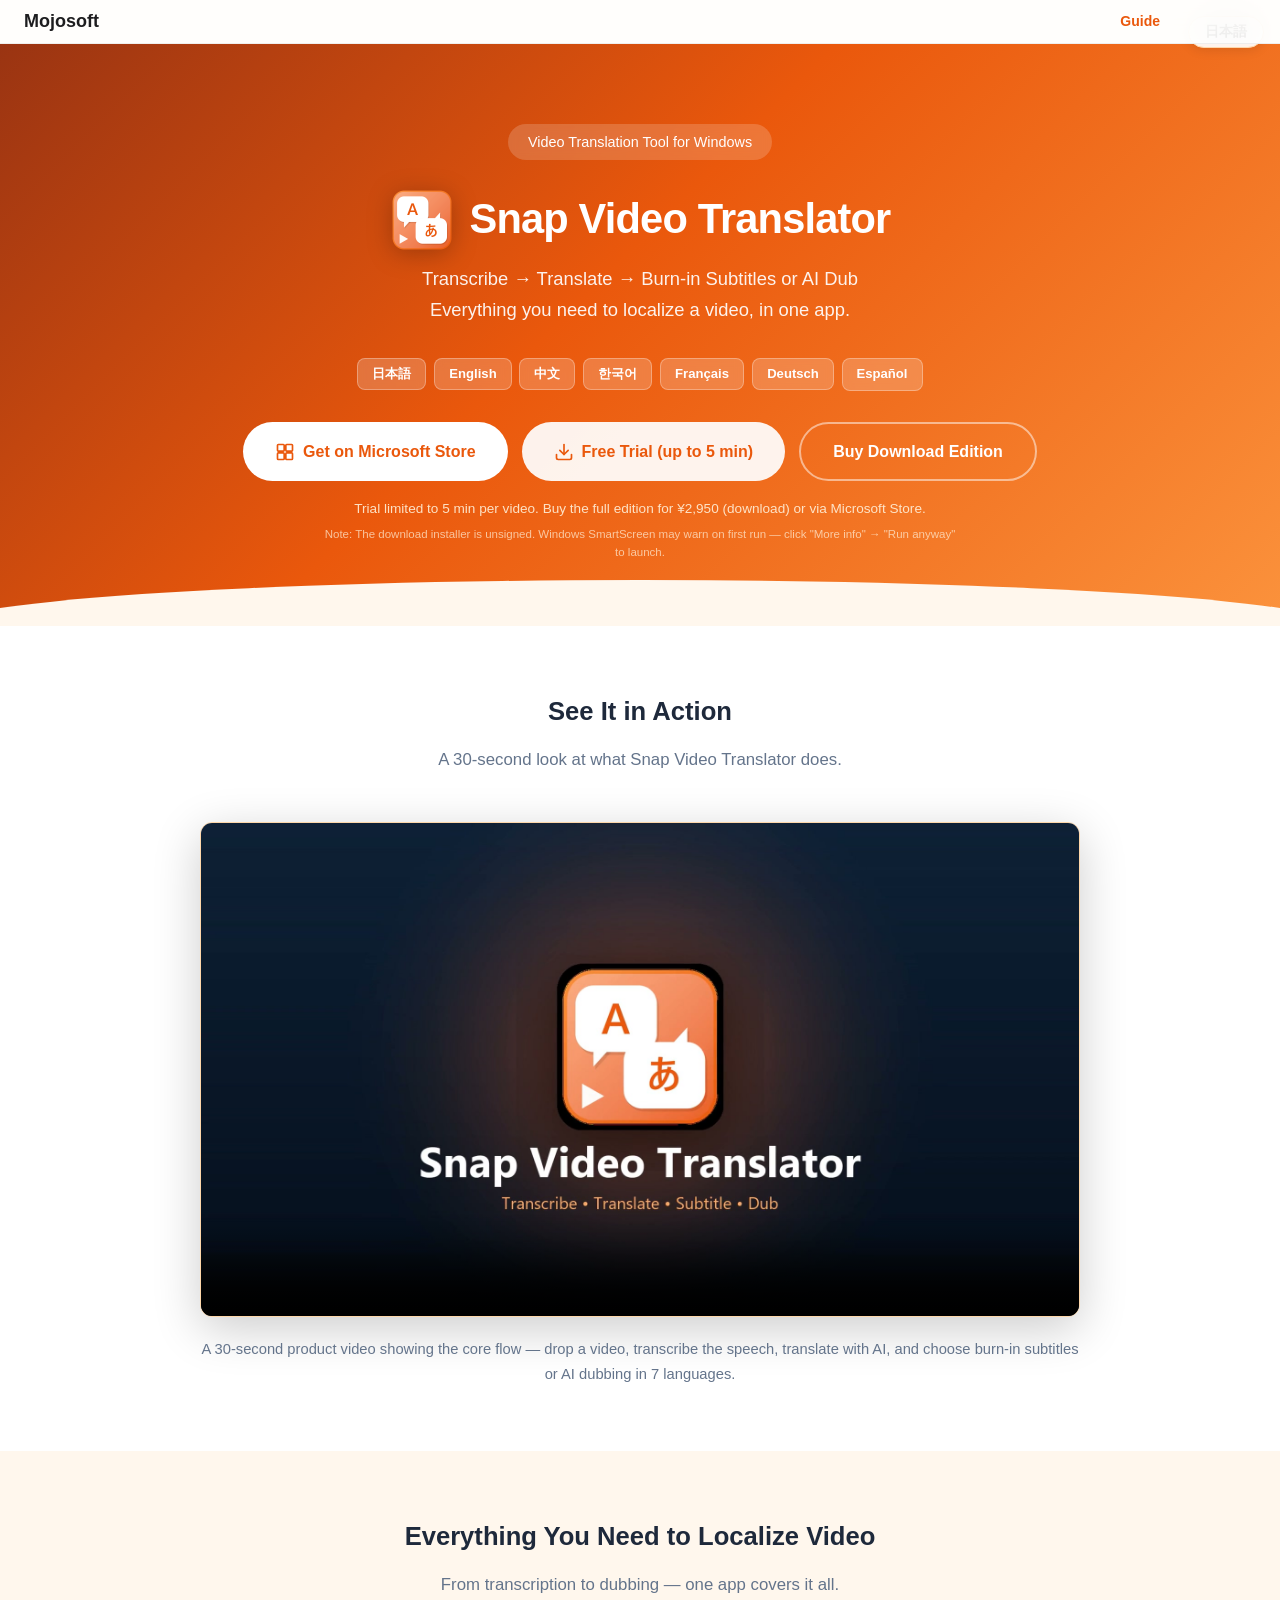
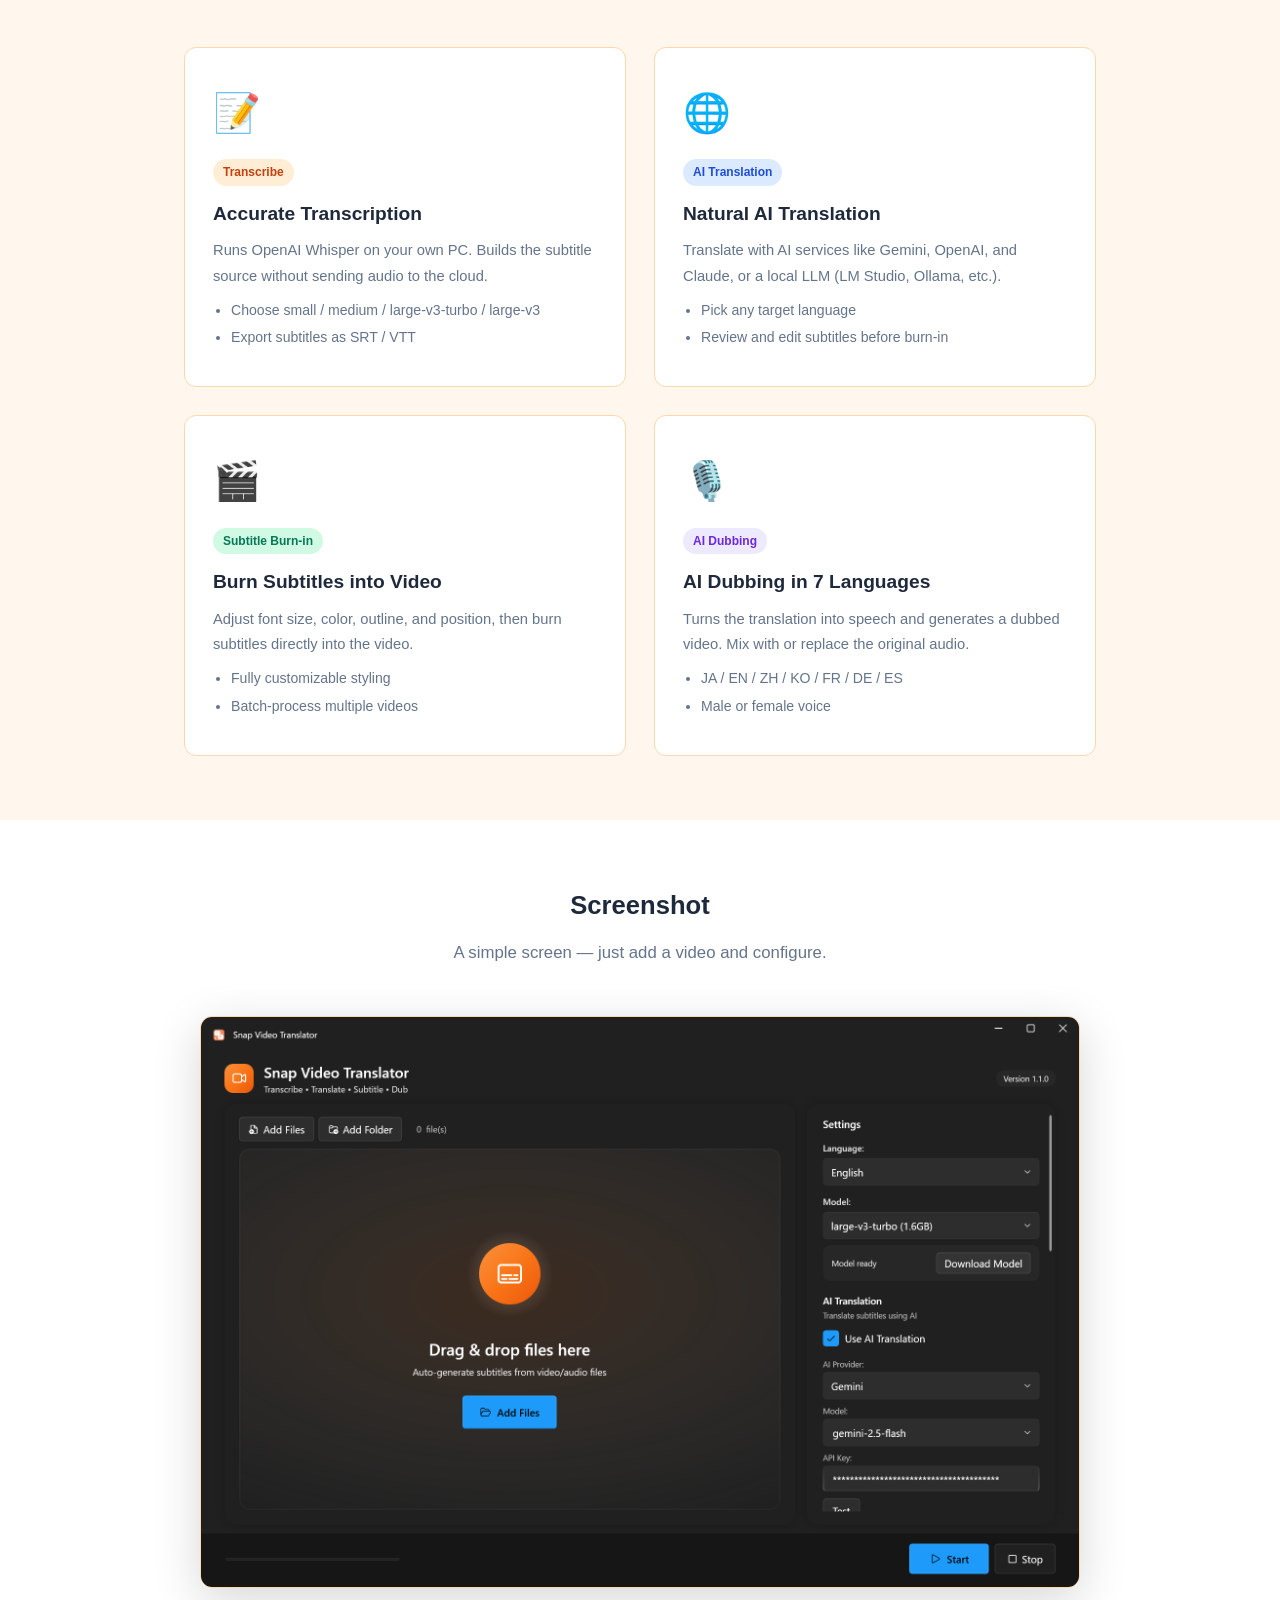
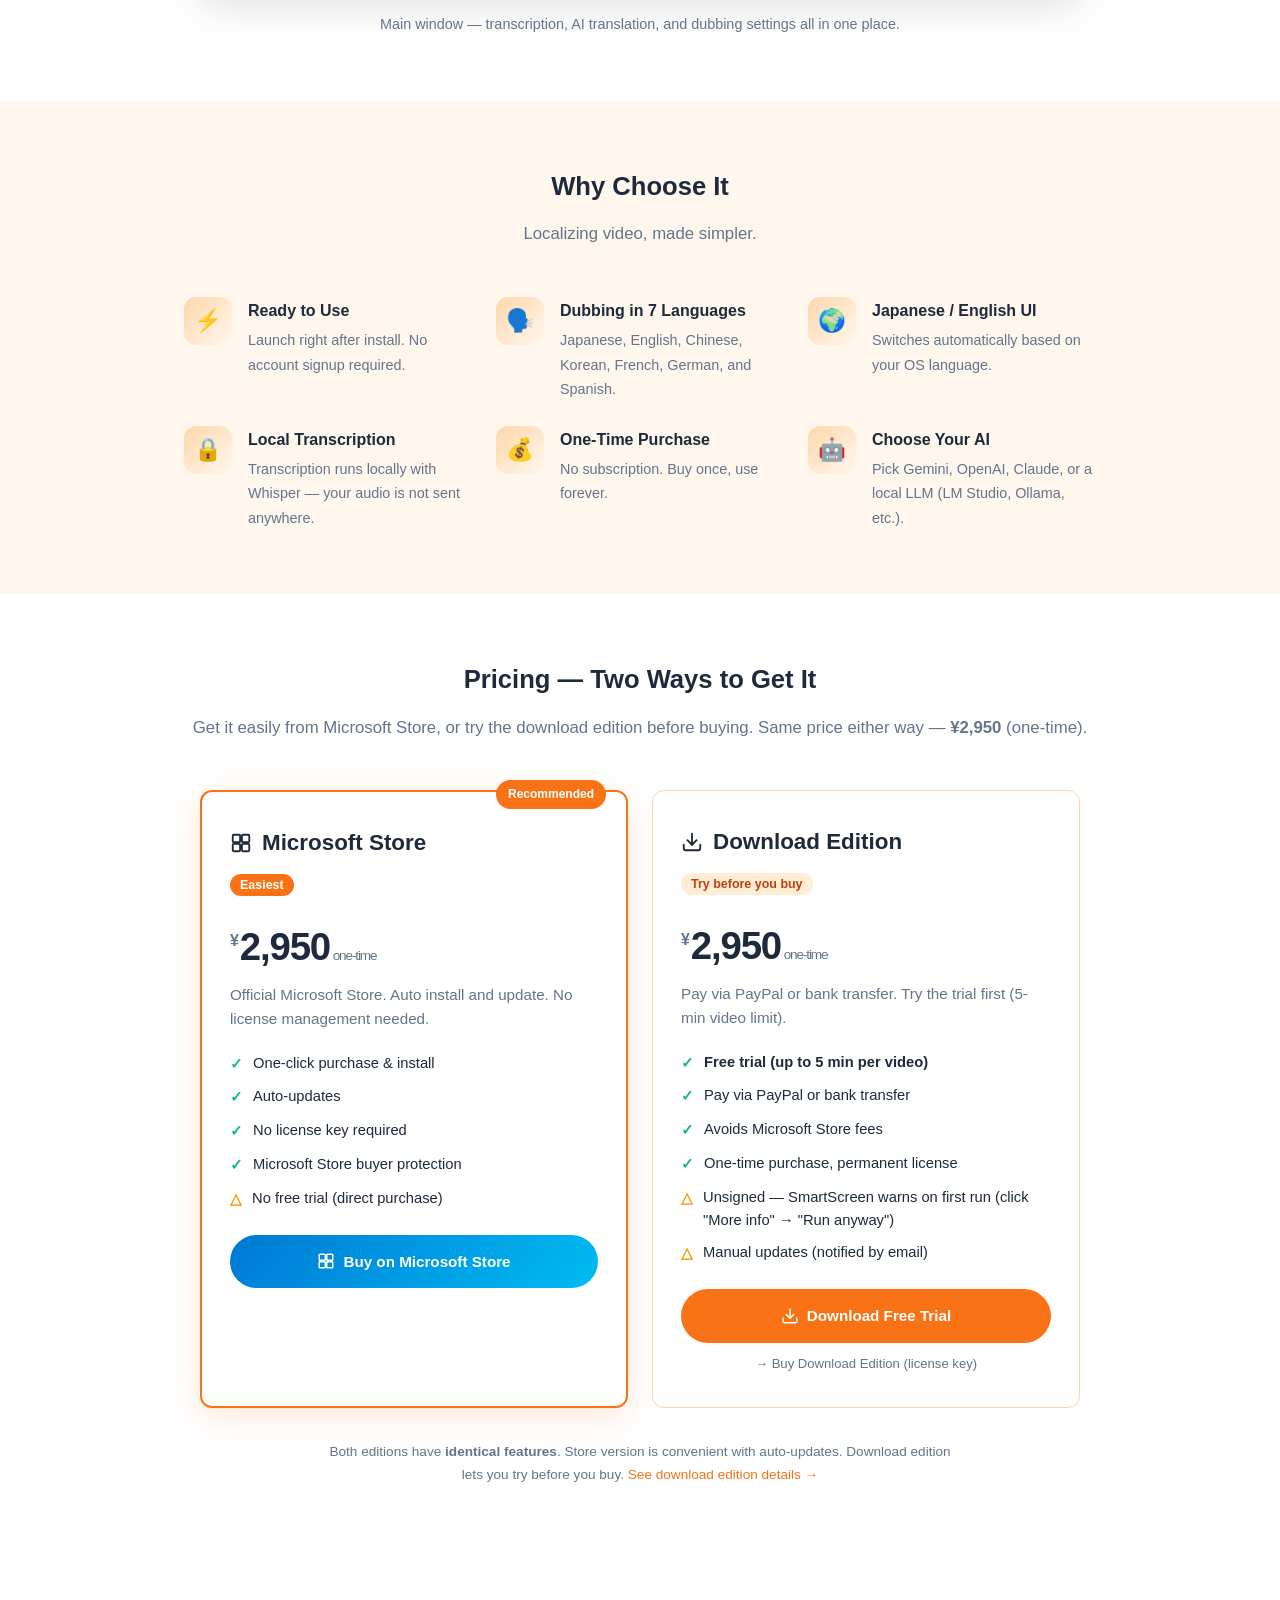
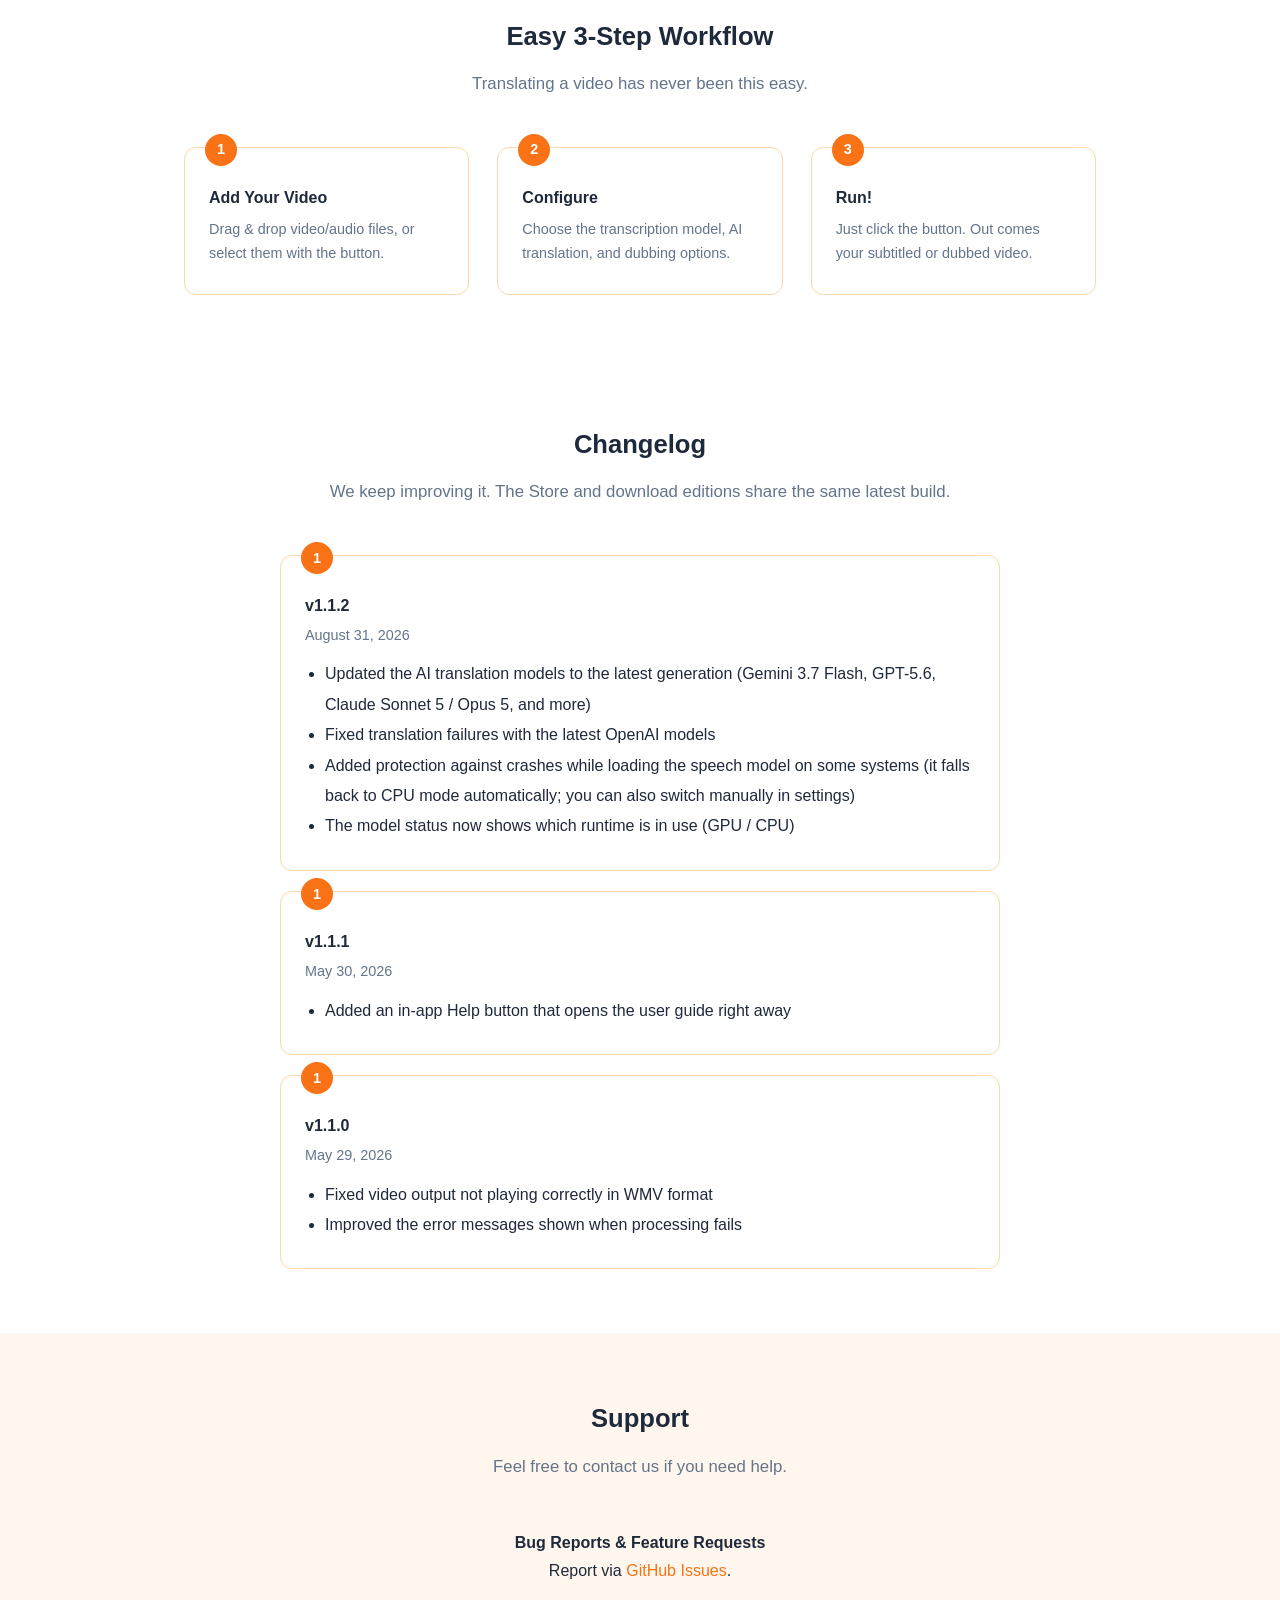
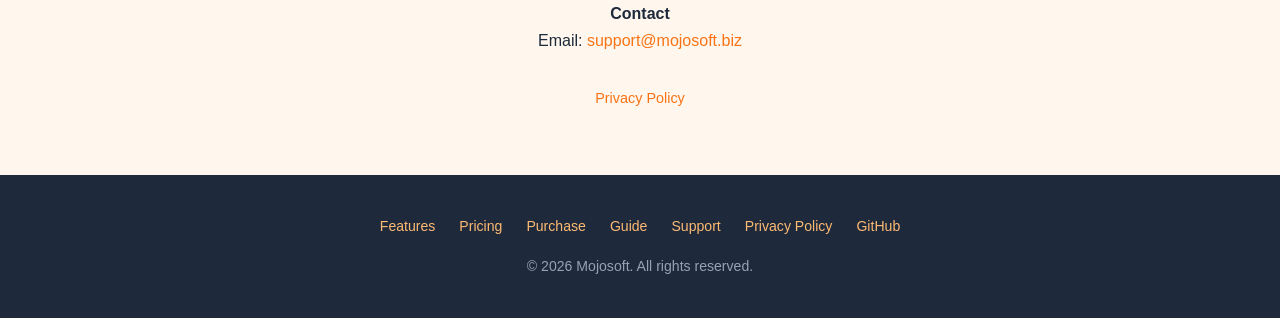
==== commit 2453f140: "docs(lp): ローカルLLMの表記を「ローカルLLM（LM Studio・Ollama など）」に統一 アプリ v1.1.3 で AI プロバイダの表示名を「カスタム (OpenAI互換)」から" ====
--- a/en/index.html
+++ b/en/index.html
@@ -332,7 +332,7 @@
         <span class="feature-icon">&#x1F310;</span>
         <span class="feature-tag translate"><span class="ja">AI翻訳</span><span class="en">AI Translation</span></span>
         <h3><span class="ja">AIで自然に翻訳</span><span class="en">Natural AI Translation</span></h3>
-        <p><span class="ja">Gemini・OpenAI・Claude などのAIサービス、またはOpenAI互換のローカルLLMで翻訳できます。</span><span class="en">Translate with AI services like Gemini, OpenAI, and Claude, or an OpenAI-compatible local LLM.</span></p>
+        <p><span class="ja">Gemini・OpenAI・Claude などのAIサービス、またはローカルLLM（LM Studio・Ollama など）で翻訳できます。</span><span class="en">Translate with AI services like Gemini, OpenAI, and Claude, or a local LLM (LM Studio, Ollama, etc.).</span></p>
         <ul>
           <li><span class="ja">翻訳先言語を自由に指定</span><span class="en">Pick any target language</span></li>
           <li><span class="ja">焼き付け前に字幕を確認・編集</span><span class="en">Review and edit subtitles before burn-in</span></li>
@@ -422,7 +422,7 @@
         <div class="point-icon">&#x1F916;</div>
         <div>
           <h3><span class="ja">AIを選べる</span><span class="en">Choose Your AI</span></h3>
-          <p><span class="ja">Gemini・OpenAI・Claude、またはローカルLLMから選択できます。</span><span class="en">Pick Gemini, OpenAI, Claude, or a local LLM.</span></p>
+          <p><span class="ja">Gemini・OpenAI・Claude、またはローカルLLM（LM Studio・Ollama など）から選択できます。</span><span class="en">Pick Gemini, OpenAI, Claude, or a local LLM (LM Studio, Ollama, etc.).</span></p>
         </div>
       </div>
     </div>
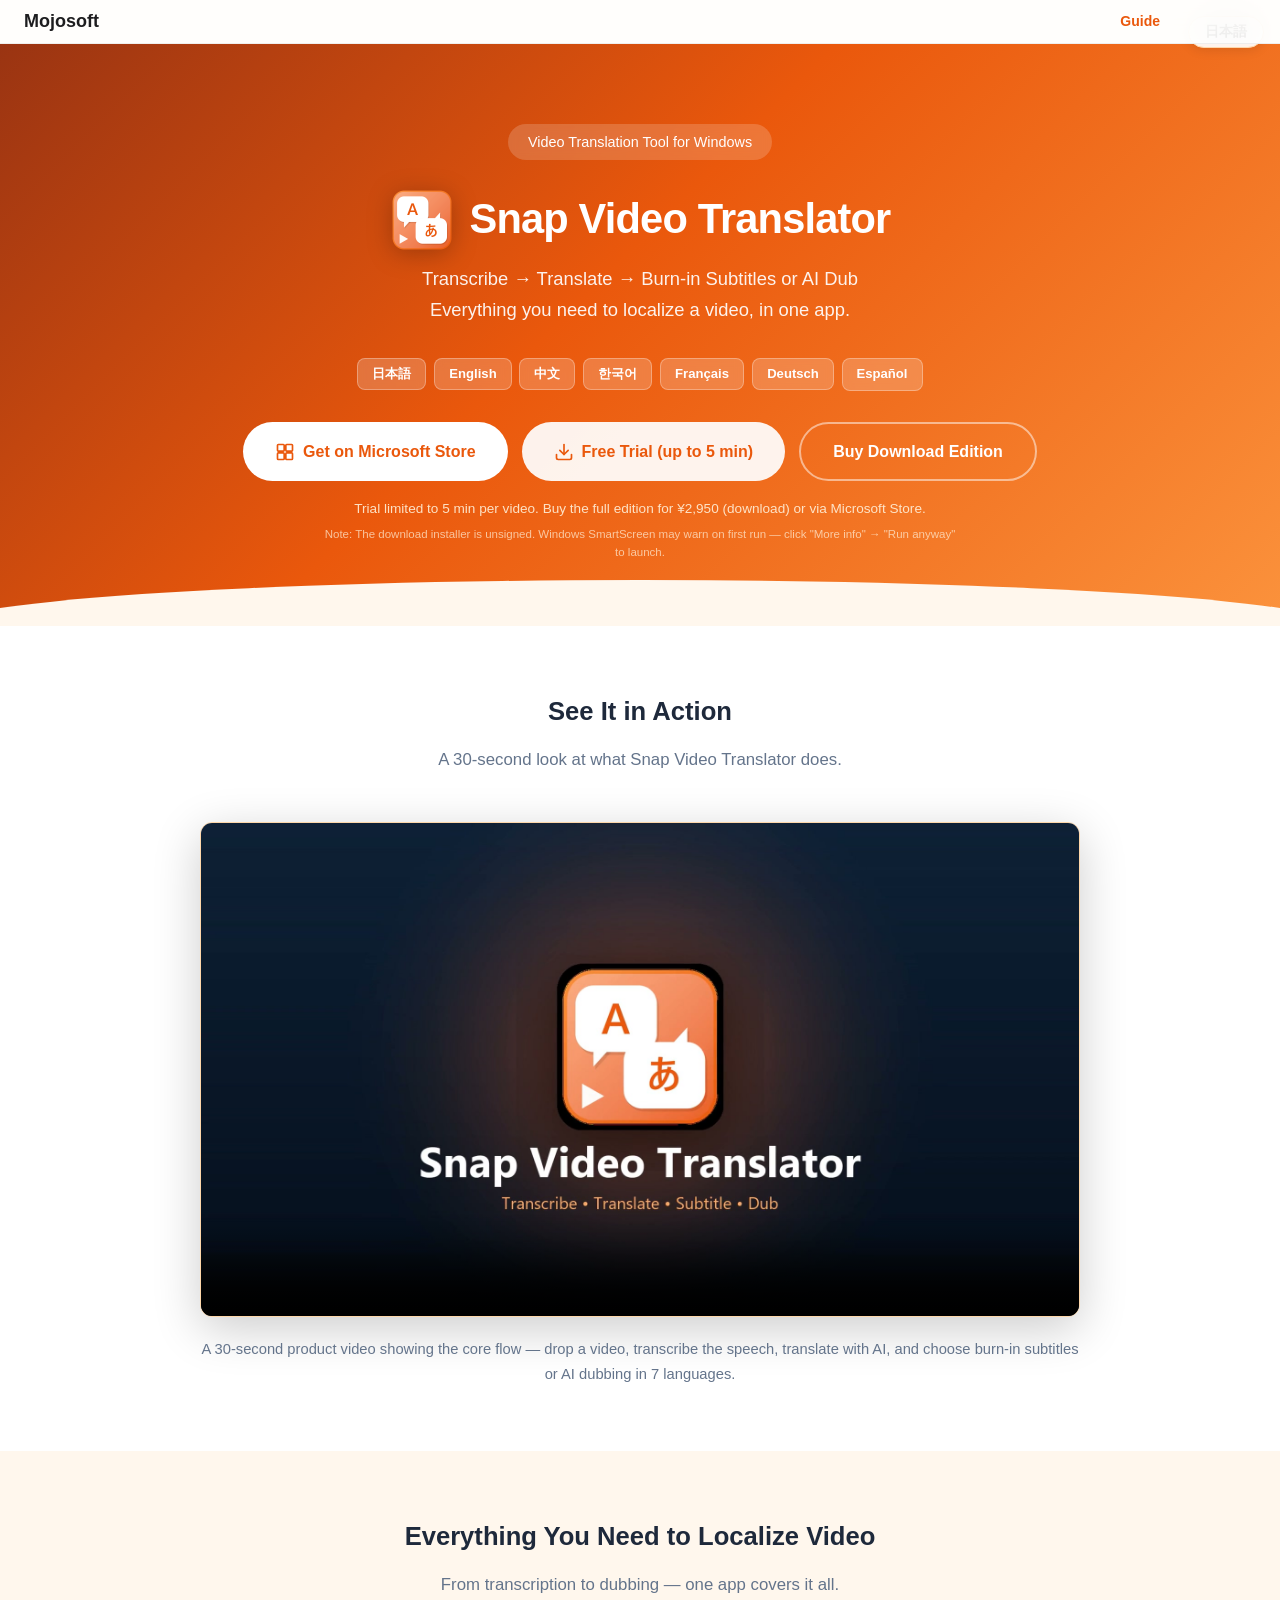
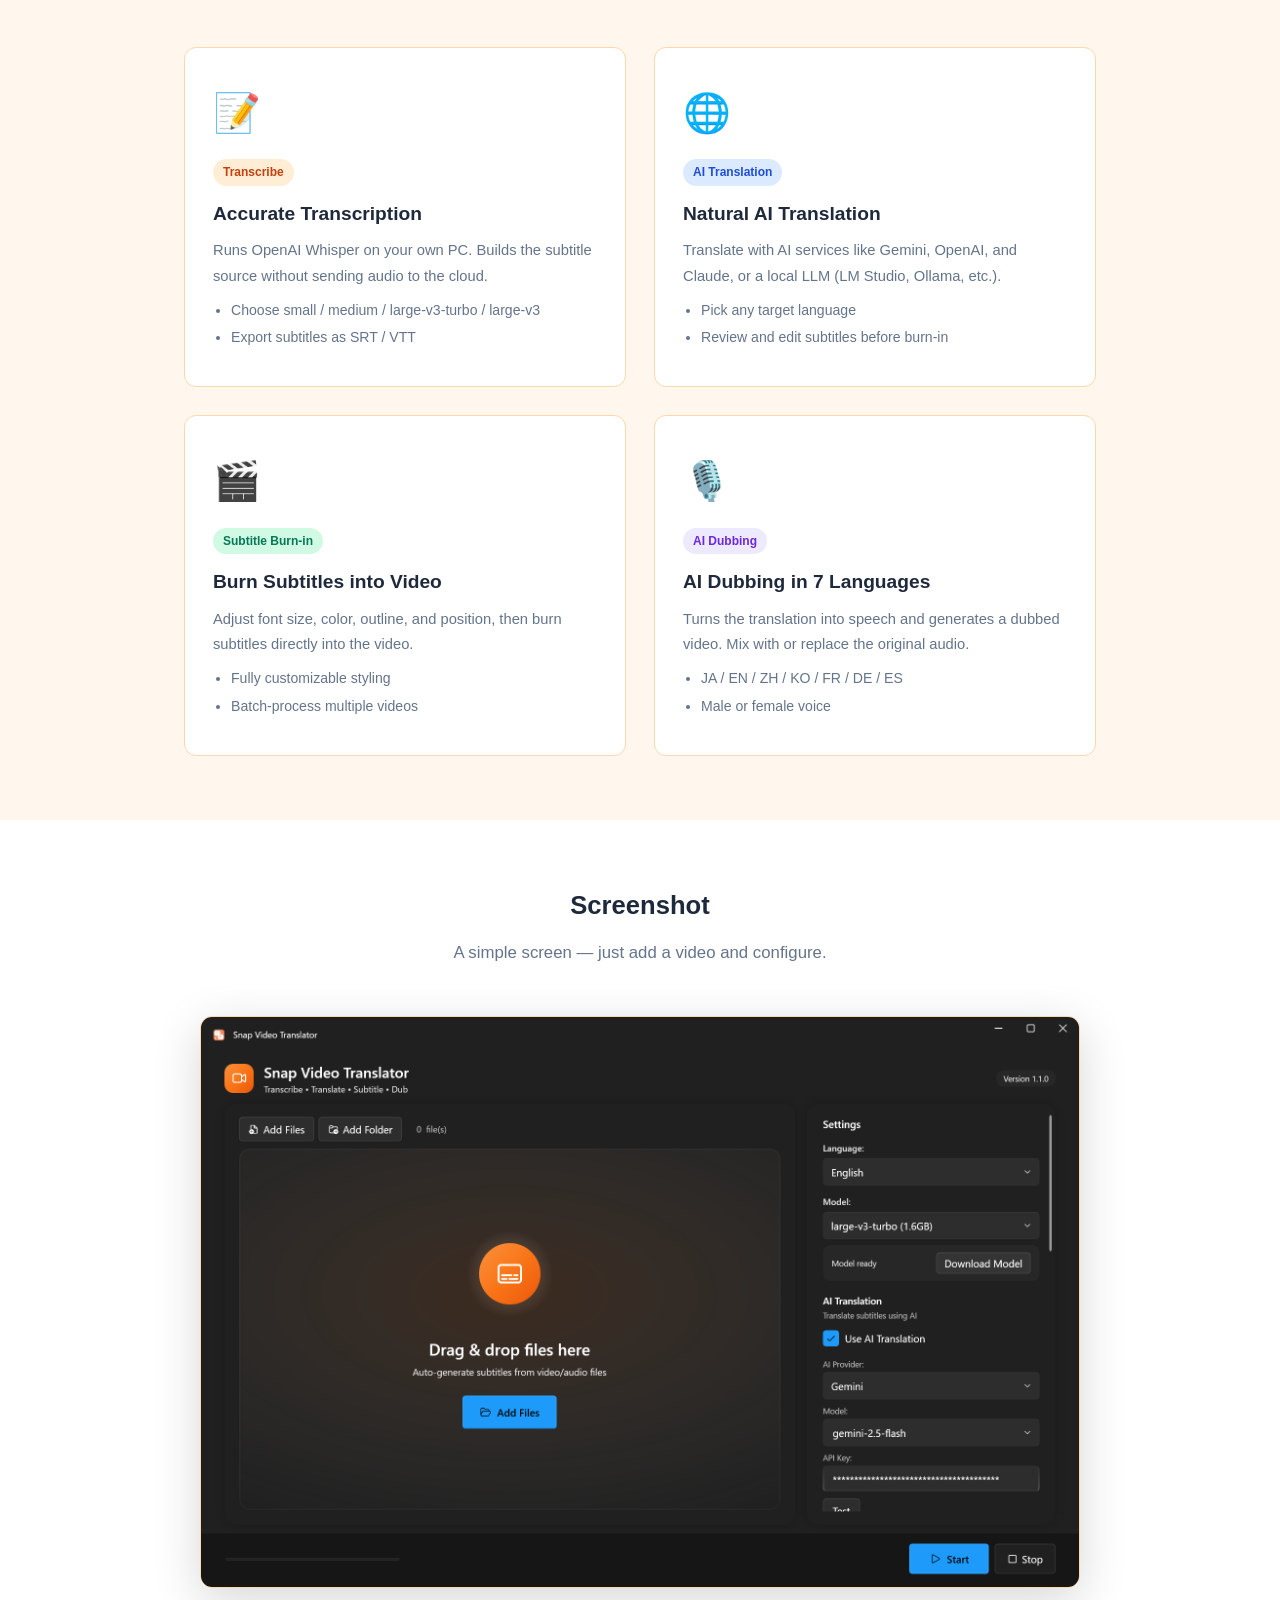
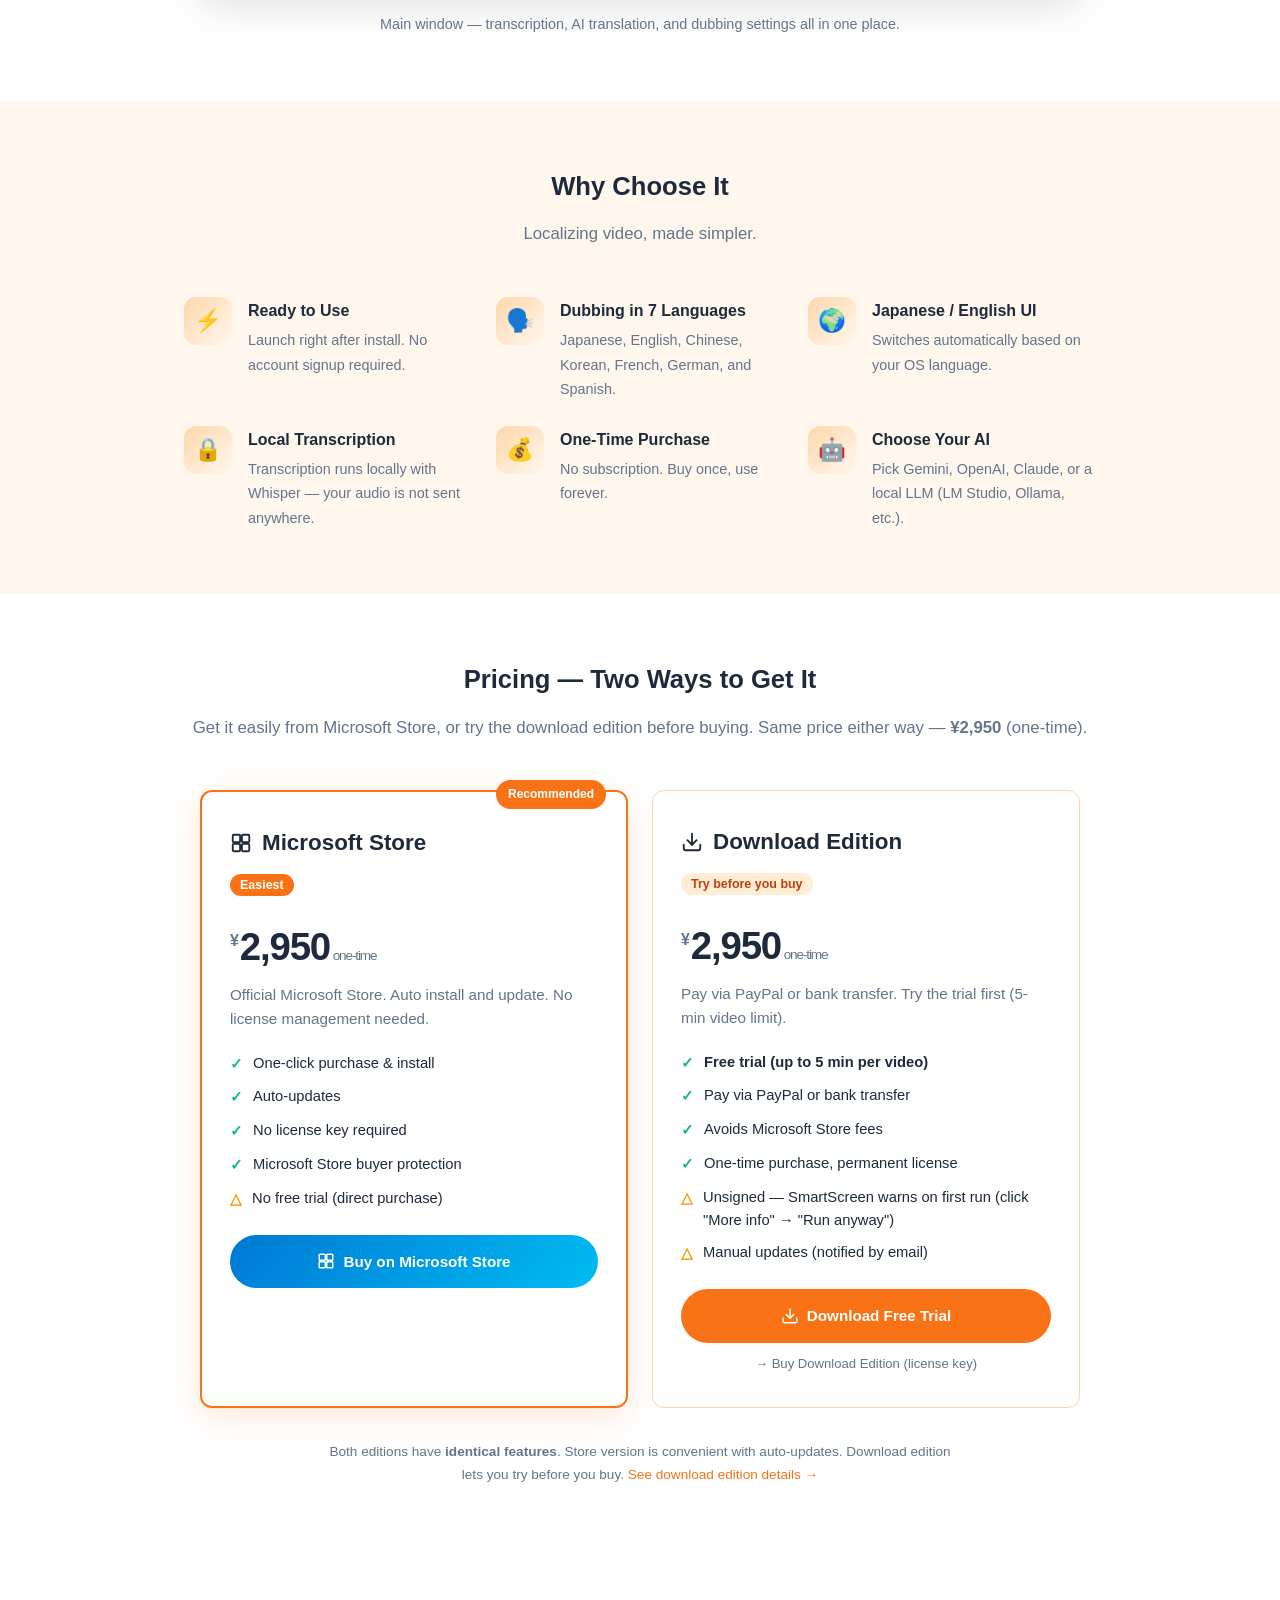
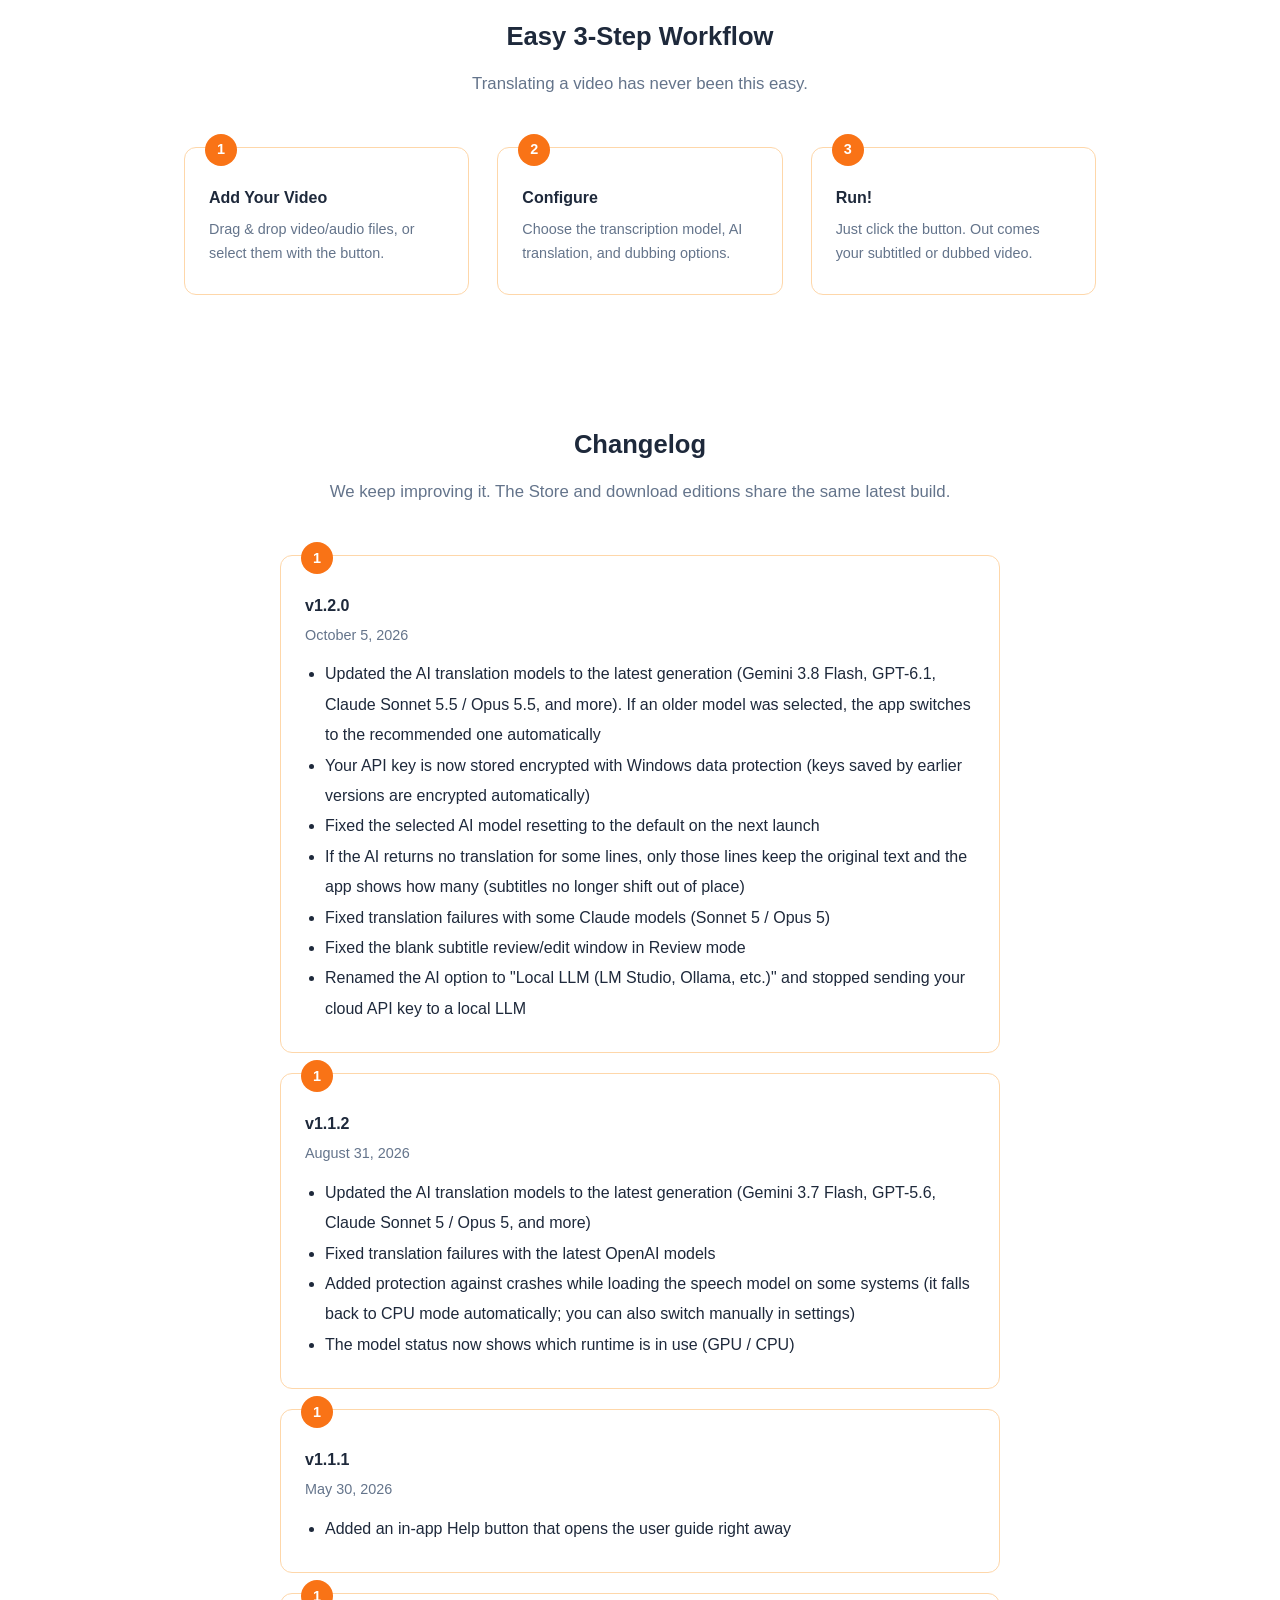
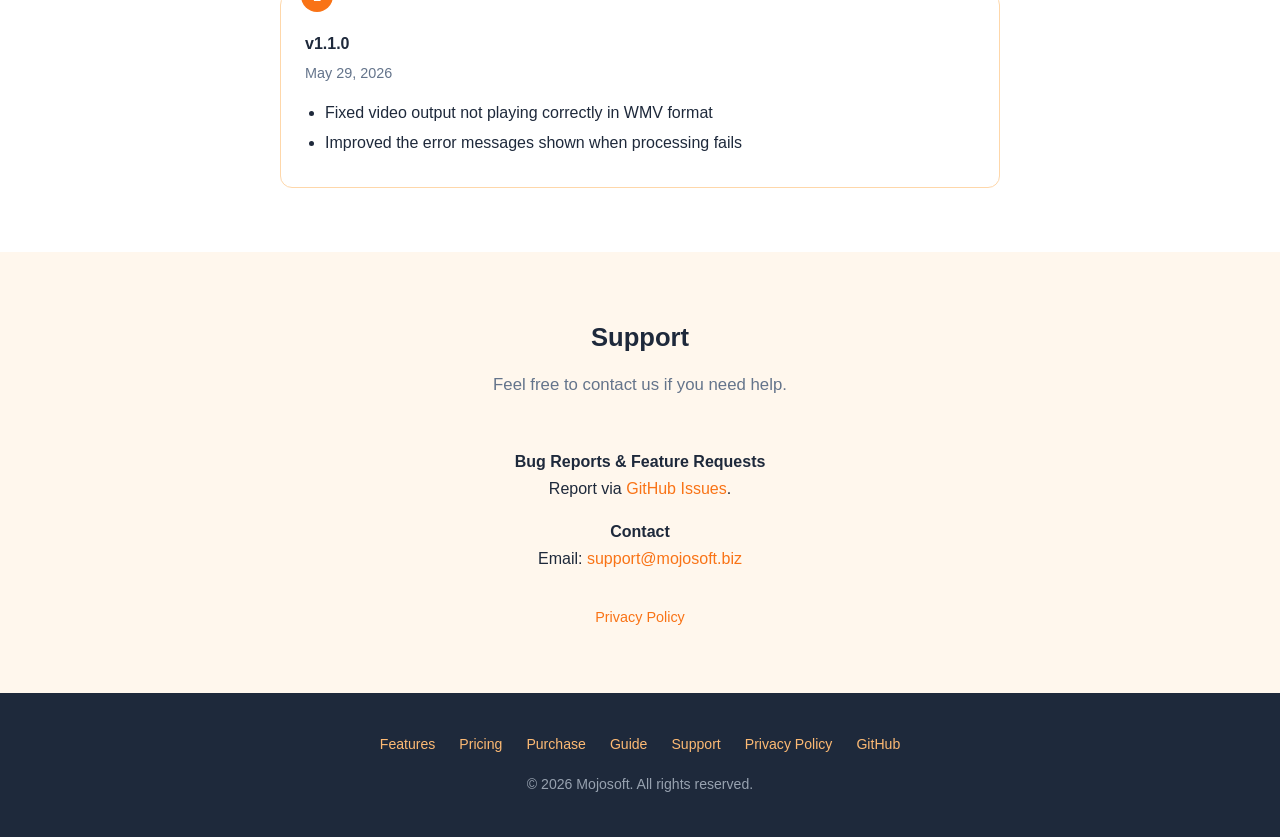
==== commit 5fb71635: "feat(lp): v1.2.0 に更新（DL リンク・更新履歴・APIキー暗号化・旧表記整理） - ダウンロードリンクを SakuttoVideoTranslator_Setup_1.2.0.exe" ====
--- a/en/index.html
+++ b/en/index.html
@@ -253,7 +253,7 @@
       <svg width="20" height="20" viewBox="0 0 24 24" fill="none" stroke="currentColor" stroke-width="2"><rect x="3" y="3" width="8" height="8" rx="1"/><rect x="13" y="3" width="8" height="8" rx="1"/><rect x="3" y="13" width="8" height="8" rx="1"/><rect x="13" y="13" width="8" height="8" rx="1"/></svg>
       <span class="ja">Microsoft Store で入手</span><span class="en">Get on Microsoft Store</span>
     </a>
-    <a href="https://mojosoft.biz/SakuttoVideoTranslator_Setup_1.1.2.exe" class="btn btn-secondary" download>
+    <a href="https://mojosoft.biz/SakuttoVideoTranslator_Setup_1.2.0.exe" class="btn btn-secondary" download>
       <svg width="20" height="20" viewBox="0 0 24 24" fill="none" stroke="currentColor" stroke-width="2" stroke-linecap="round" stroke-linejoin="round"><path d="M21 15v4a2 2 0 0 1-2 2H5a2 2 0 0 1-2-2v-4"/><polyline points="7 10 12 15 17 10"/><line x1="12" y1="15" x2="12" y2="3"/></svg>
       <span class="ja">無料で試す（5分まで）</span><span class="en">Free Trial (up to 5 min)</span>
     </a>
@@ -481,7 +481,7 @@
           <li class="con"><span class="ja">未署名のため SmartScreen 警告あり（「詳細情報」→「実行」で起動可）</span><span class="en">Unsigned — SmartScreen warns on first run (click "More info" → "Run anyway")</span></li>
           <li class="con"><span class="ja">手動更新（メール通知でお知らせ）</span><span class="en">Manual updates (notified by email)</span></li>
         </ul>
-        <a href="https://mojosoft.biz/SakuttoVideoTranslator_Setup_1.1.2.exe" class="pricing-cta cta-dl" download>
+        <a href="https://mojosoft.biz/SakuttoVideoTranslator_Setup_1.2.0.exe" class="pricing-cta cta-dl" download>
           <svg width="18" height="18" viewBox="0 0 24 24" fill="none" stroke="currentColor" stroke-width="2" stroke-linecap="round" stroke-linejoin="round"><path d="M21 15v4a2 2 0 0 1-2 2H5a2 2 0 0 1-2-2v-4"/><polyline points="7 10 12 15 17 10"/><line x1="12" y1="15" x2="12" y2="3"/></svg>
           <span class="ja">無料試用版をダウンロード</span><span class="en">Download Free Trial</span>
         </a>
@@ -526,6 +526,20 @@
     <h2 class="section-title"><span class="ja">更新履歴</span><span class="en">Changelog</span></h2>
     <p class="section-desc"><span class="ja">継続的に改善しています。最新版はストア版・ダウンロード版とも同じ内容です。</span><span class="en">We keep improving it. The Store and download editions share the same latest build.</span></p>
     <div style="max-width:720px;margin:0 auto">
+
+      <div class="step" style="margin-bottom:20px">
+        <h3 style="margin-bottom:4px">v1.2.0</h3>
+        <p style="color:var(--muted);font-size:.9rem;margin-bottom:12px"><span class="ja">2026年10月5日</span><span class="en">October 5, 2026</span></p>
+        <ul style="margin:0;padding-left:20px;line-height:1.9">
+          <li><span class="ja">AI翻訳のモデルを最新世代に更新しました（Gemini 3.8 Flash / GPT-6.1 / Claude Sonnet 5.5・Opus 5.5 など）。古いモデルを設定していた場合は、推奨モデルに自動で切り替わります</span><span class="en">Updated the AI translation models to the latest generation (Gemini 3.8 Flash, GPT-6.1, Claude Sonnet 5.5 / Opus 5.5, and more). If an older model was selected, the app switches to the recommended one automatically</span></li>
+          <li><span class="ja">APIキーを Windows の暗号化機能で保護して保存するようにしました（以前のバージョンで保存したキーも自動で暗号化されます）</span><span class="en">Your API key is now stored encrypted with Windows data protection (keys saved by earlier versions are encrypted automatically)</span></li>
+          <li><span class="ja">選んだAIモデルが、次に起動したときに初期設定へ戻ってしまう問題を修正しました</span><span class="en">Fixed the selected AI model resetting to the default on the next launch</span></li>
+          <li><span class="ja">AIが一部の行の翻訳を返さなかった場合は、その行だけを原文のまま残し、件数を表示するようにしました（字幕の行がずれる問題も修正しました）</span><span class="en">If the AI returns no translation for some lines, only those lines keep the original text and the app shows how many (subtitles no longer shift out of place)</span></li>
+          <li><span class="ja">Claude の一部モデル（Sonnet 5 / Opus 5）で翻訳に失敗することがある問題を修正しました</span><span class="en">Fixed translation failures with some Claude models (Sonnet 5 / Opus 5)</span></li>
+          <li><span class="ja">確認モードで開く「字幕の確認・編集」画面が白い画面のまま表示されない問題を修正しました</span><span class="en">Fixed the blank subtitle review/edit window in Review mode</span></li>
+          <li><span class="ja">AIの選択肢を「ローカルLLM（LM Studio・Ollama など）」と分かりやすい名前にし、ローカルLLMにはクラウド用のAPIキーを送信しないようにしました</span><span class="en">Renamed the AI option to "Local LLM (LM Studio, Ollama, etc.)" and stopped sending your cloud API key to a local LLM</span></li>
+        </ul>
+      </div>
 
       <div class="step" style="margin-bottom:20px">
         <h3 style="margin-bottom:4px">v1.1.2</h3>
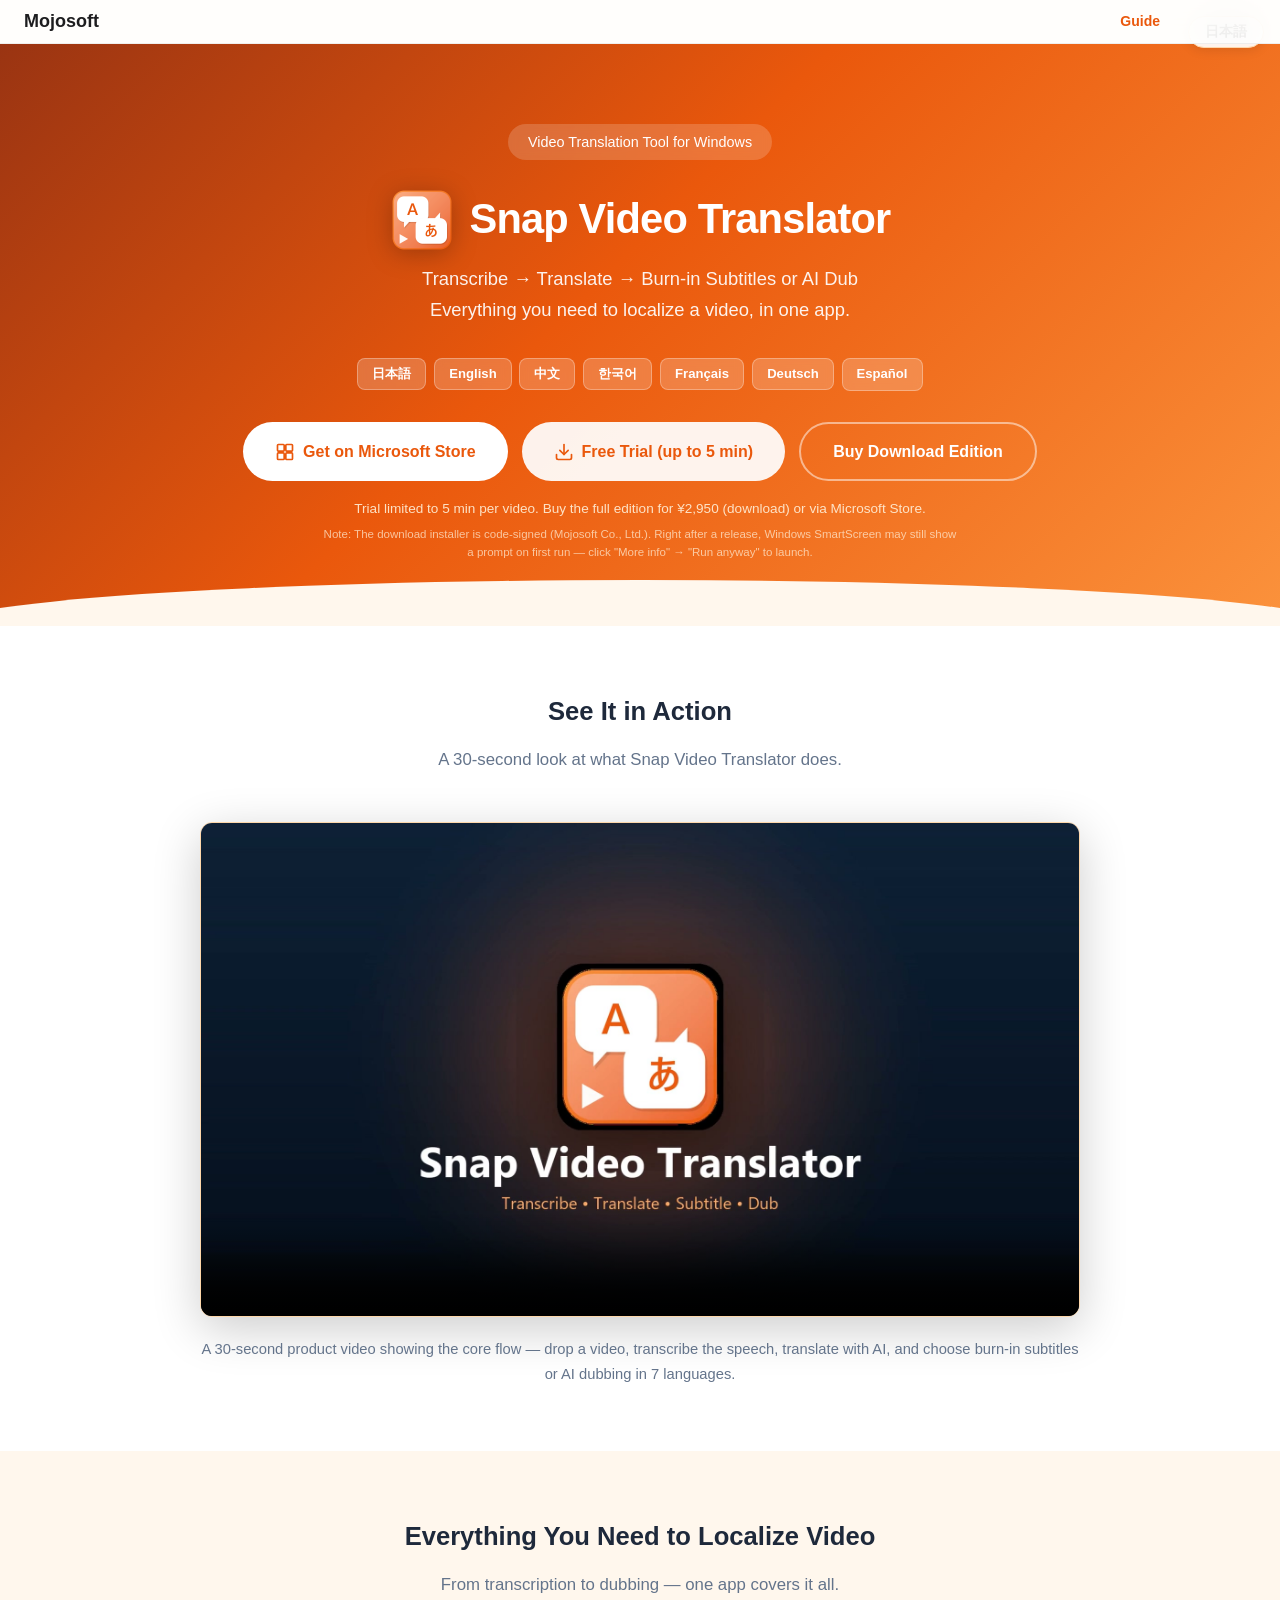
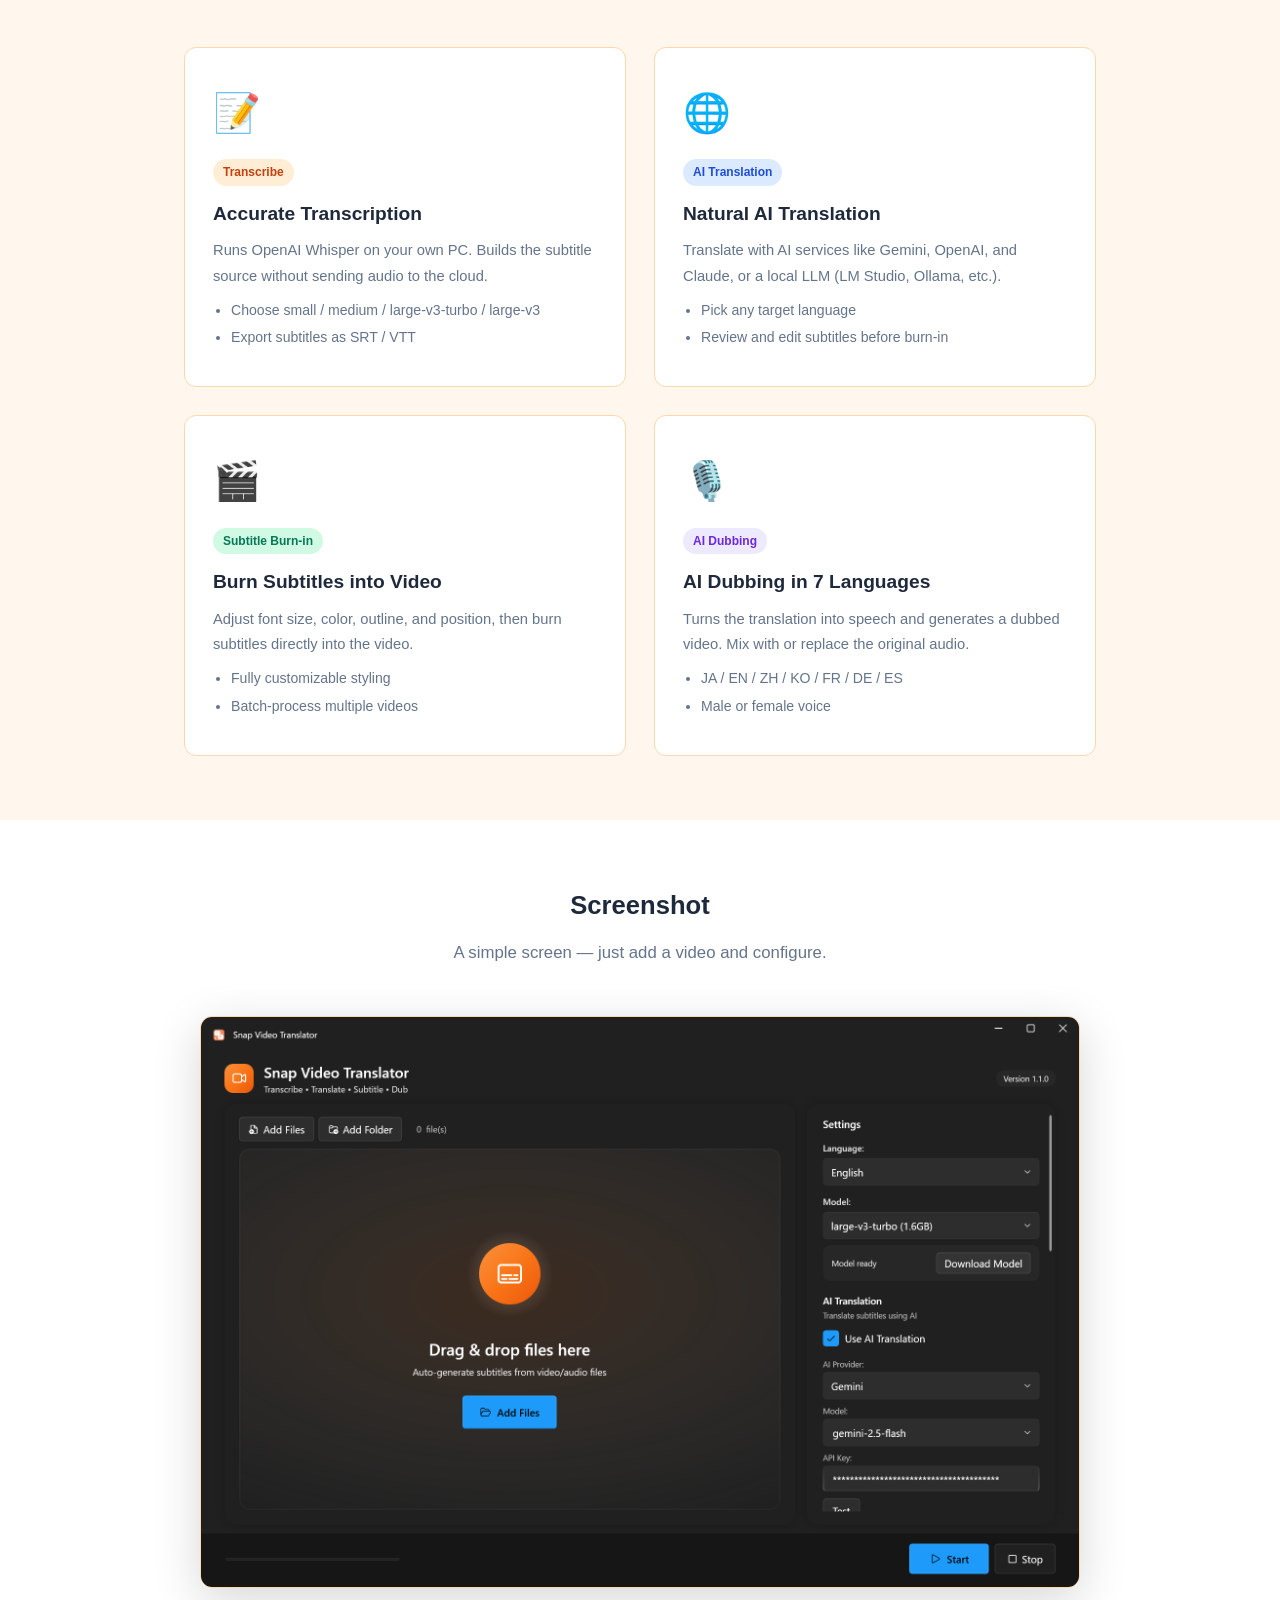
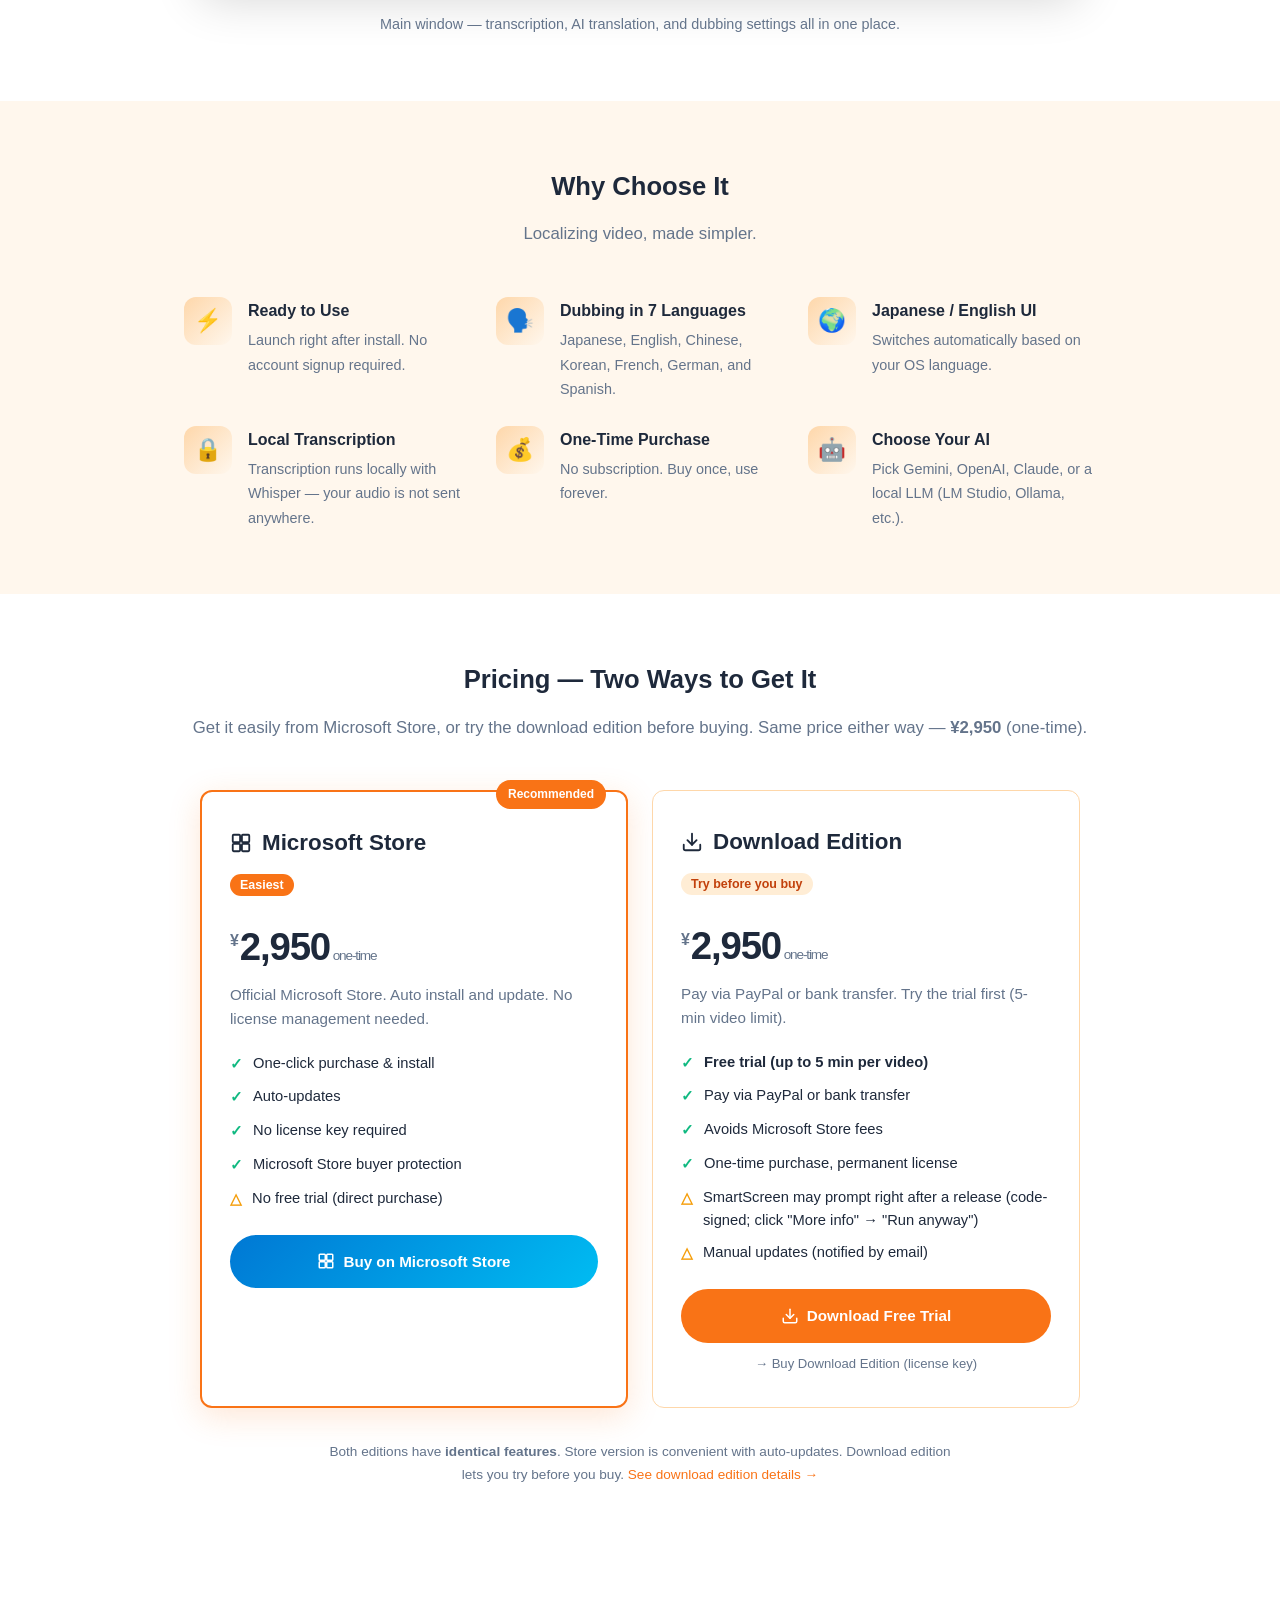
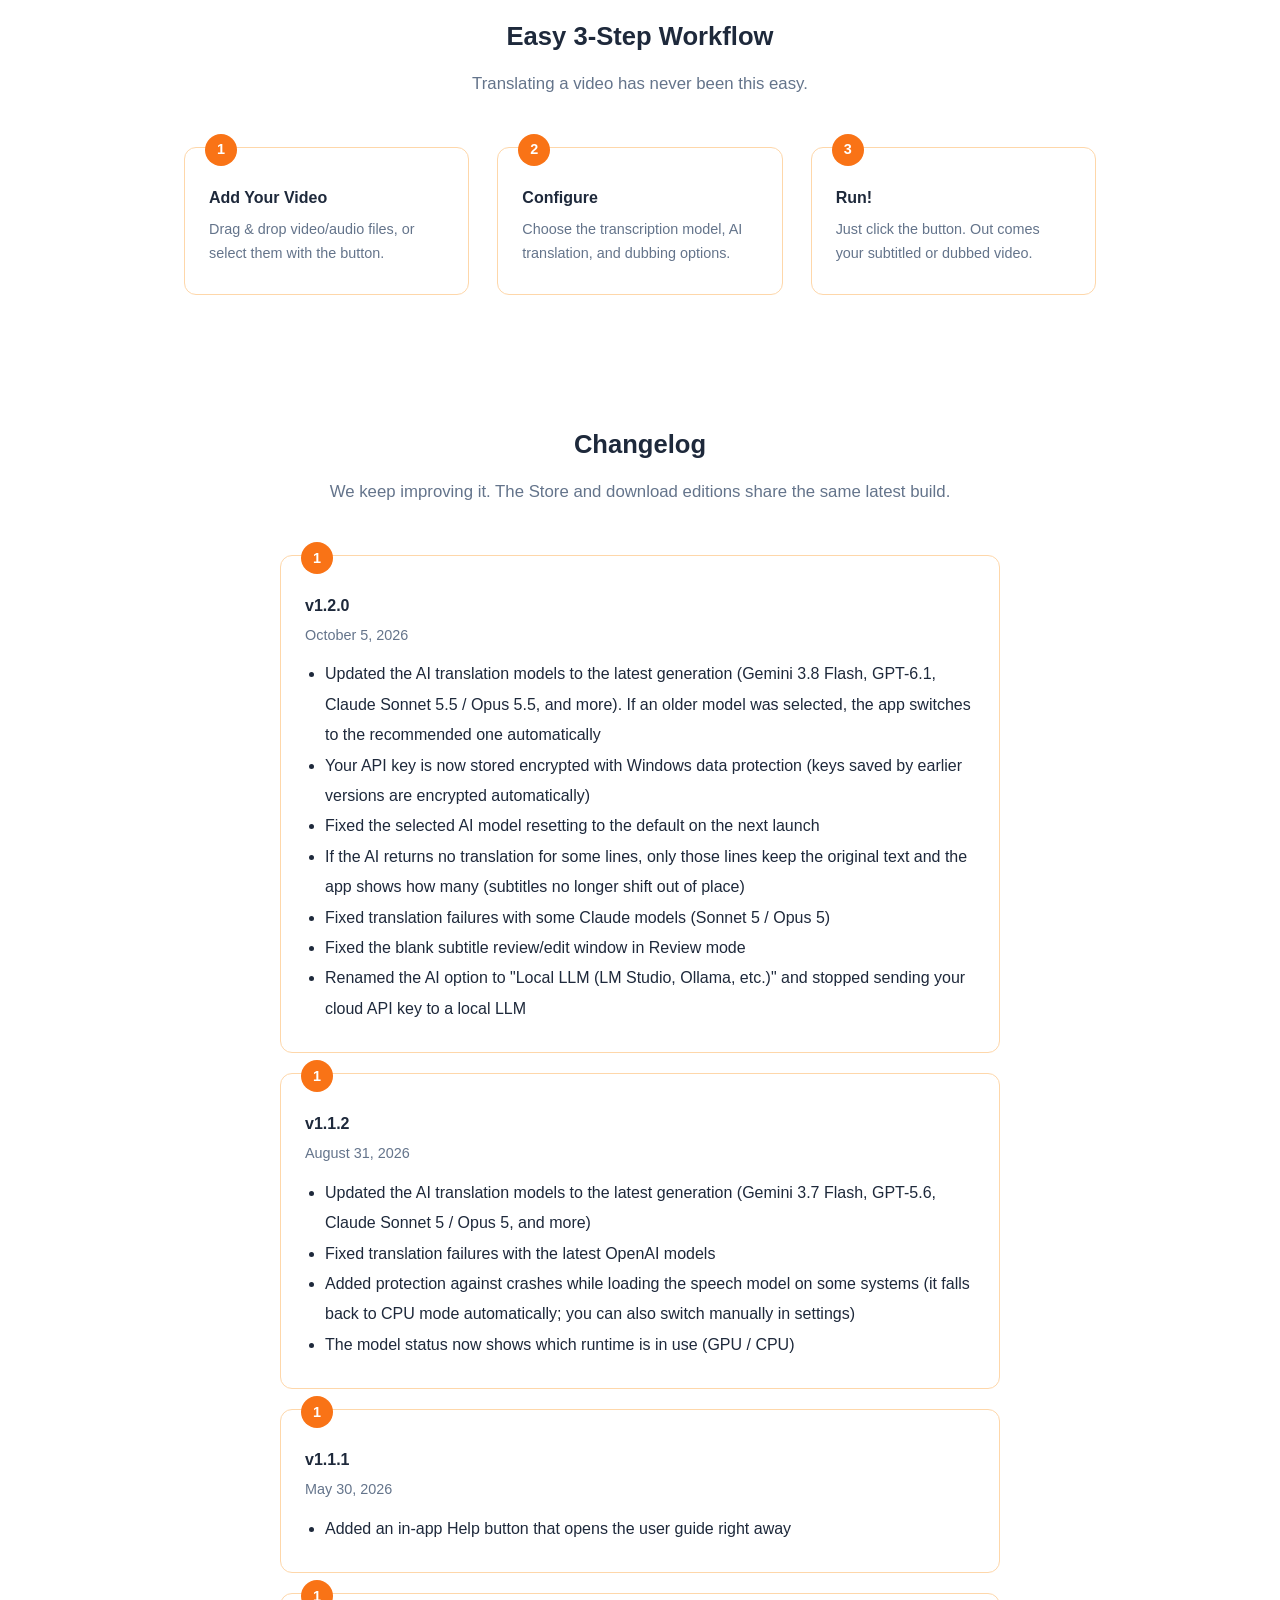
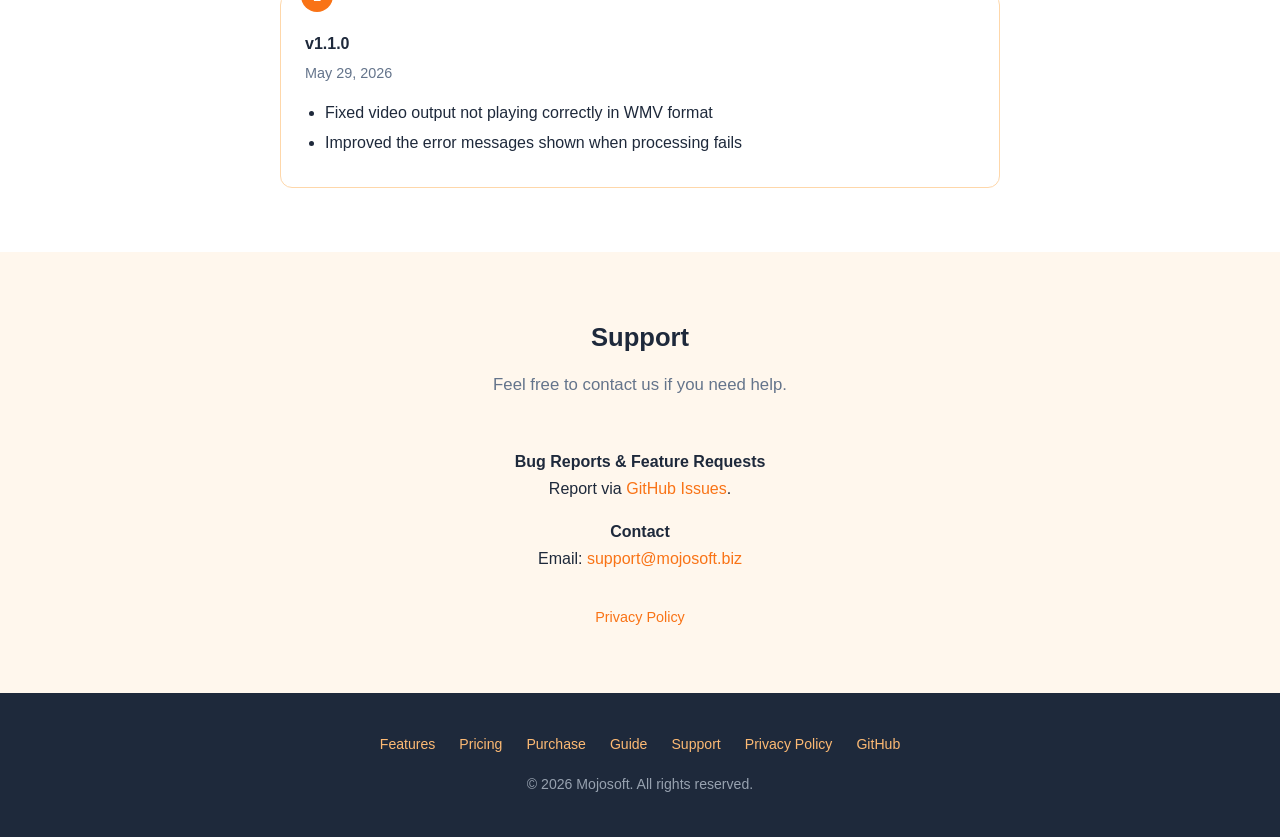
==== commit 47b33267: "fix(lp): 署名済みインストーラーの表記と、言語の自動切替の撤去（SEO 伝達 W8・W3） - W8: 「未署名インストーラー」の記述を、1.2.0 以降はコード署名済み   （Mojosof" ====
--- a/en/index.html
+++ b/en/index.html
@@ -217,7 +217,7 @@
 <!-- Mojosoft Header -->
 <nav style="position:fixed;top:0;left:0;right:0;z-index:9999;background:rgba(255,255,255,.85);backdrop-filter:saturate(180%) blur(20px);-webkit-backdrop-filter:saturate(180%) blur(20px);border-bottom:1px solid rgba(0,0,0,.06);height:44px;display:flex;align-items:center;justify-content:space-between;padding:0 24px;">
   <a href="https://mojosoft.biz/" style="font-size:18px;font-weight:700;color:#1D1D1F;text-decoration:none;font-family:'Noto Sans JP',sans-serif;">Mojosoft</a>
-  <a href="../help.html" style="font-size:14px;font-weight:600;color:var(--primary-dark);text-decoration:none;font-family:'Noto Sans JP',sans-serif;margin-right:96px;"><span class="ja">使い方</span><span class="en">Guide</span></a>
+  <a href="../help.html?lang=en" style="font-size:14px;font-weight:600;color:var(--primary-dark);text-decoration:none;font-family:'Noto Sans JP',sans-serif;margin-right:96px;"><span class="ja">使い方</span><span class="en">Guide</span></a>
 </nav>
 <div style="height:44px;"></div>
 
@@ -257,7 +257,7 @@
       <svg width="20" height="20" viewBox="0 0 24 24" fill="none" stroke="currentColor" stroke-width="2" stroke-linecap="round" stroke-linejoin="round"><path d="M21 15v4a2 2 0 0 1-2 2H5a2 2 0 0 1-2-2v-4"/><polyline points="7 10 12 15 17 10"/><line x1="12" y1="15" x2="12" y2="3"/></svg>
       <span class="ja">無料で試す（5分まで）</span><span class="en">Free Trial (up to 5 min)</span>
     </a>
-    <a href="../purchase.html" class="btn btn-outline">
+    <a href="../purchase.html?lang=en" class="btn btn-outline">
       <span class="ja">ダウンロード版を購入</span><span class="en">Buy Download Edition</span>
     </a>
   </div>
@@ -266,8 +266,8 @@
     <span class="en">Trial limited to 5 min per video. Buy the full edition for ¥2,950 (download) or via Microsoft Store.</span>
   </p>
   <p class="smartscreen-note">
-    <span class="ja">※ダウンロード版は未署名インストーラーのため、初回実行時に Windows SmartScreen の警告が表示されます。「詳細情報」→「実行」で起動できます。</span>
-    <span class="en">Note: The download installer is unsigned. Windows SmartScreen may warn on first run — click "More info" → "Run anyway" to launch.</span>
+    <span class="ja">※ダウンロード版のインストーラーはコード署名済み（Mojosoft Co., Ltd.）です。公開直後などは、初回実行時に Windows SmartScreen の確認画面が出ることがあります。その場合は「詳細情報」→「実行」で起動できます。</span>
+    <span class="en">Note: The download installer is code-signed (Mojosoft Co., Ltd.). Right after a release, Windows SmartScreen may still show a prompt on first run — click "More info" → "Run anyway" to launch.</span>
   </p>
 </header>
 
@@ -478,22 +478,22 @@
           <li><span class="ja">PayPal / 銀行振込で購入</span><span class="en">Pay via PayPal or bank transfer</span></li>
           <li><span class="ja">Microsoft Store の手数料を回避</span><span class="en">Avoids Microsoft Store fees</span></li>
           <li><span class="ja">買い切り・永続ライセンス</span><span class="en">One-time purchase, permanent license</span></li>
-          <li class="con"><span class="ja">未署名のため SmartScreen 警告あり（「詳細情報」→「実行」で起動可）</span><span class="en">Unsigned — SmartScreen warns on first run (click "More info" → "Run anyway")</span></li>
+          <li class="con"><span class="ja">公開直後などは SmartScreen の確認画面が出る場合あり（署名済み。「詳細情報」→「実行」で起動可）</span><span class="en">SmartScreen may prompt right after a release (code-signed; click "More info" → "Run anyway")</span></li>
           <li class="con"><span class="ja">手動更新（メール通知でお知らせ）</span><span class="en">Manual updates (notified by email)</span></li>
         </ul>
         <a href="https://mojosoft.biz/SakuttoVideoTranslator_Setup_1.2.0.exe" class="pricing-cta cta-dl" download>
           <svg width="18" height="18" viewBox="0 0 24 24" fill="none" stroke="currentColor" stroke-width="2" stroke-linecap="round" stroke-linejoin="round"><path d="M21 15v4a2 2 0 0 1-2 2H5a2 2 0 0 1-2-2v-4"/><polyline points="7 10 12 15 17 10"/><line x1="12" y1="15" x2="12" y2="3"/></svg>
           <span class="ja">無料試用版をダウンロード</span><span class="en">Download Free Trial</span>
         </a>
-        <a href="../purchase.html" class="pricing-cta-secondary">
+        <a href="../purchase.html?lang=en" class="pricing-cta-secondary">
           <span class="ja">→ ダウンロード版を購入（ライセンスキー発行）</span><span class="en">→ Buy Download Edition (license key)</span>
         </a>
       </div>
     </div>
 
     <p class="pricing-note">
-      <span class="ja">どちらの版も機能は<strong>完全に同じ</strong>です。Store版は自動更新で手軽、ダウンロード版は購入前に試せるのが特徴。<a href="../purchase.html">ダウンロード版の詳細・購入ページ →</a></span>
-      <span class="en">Both editions have <strong>identical features</strong>. Store version is convenient with auto-updates. Download edition lets you try before you buy. <a href="../purchase.html">See download edition details →</a></span>
+      <span class="ja">どちらの版も機能は<strong>完全に同じ</strong>です。Store版は自動更新で手軽、ダウンロード版は購入前に試せるのが特徴。<a href="../purchase.html?lang=en">ダウンロード版の詳細・購入ページ →</a></span>
+      <span class="en">Both editions have <strong>identical features</strong>. Store version is convenient with auto-updates. Download edition lets you try before you buy. <a href="../purchase.html?lang=en">See download edition details →</a></span>
     </p>
   </div>
 </section>
@@ -589,7 +589,7 @@
         Email: <a href="mailto:support@mojosoft.biz">support@mojosoft.biz</a>
       </p>
       <p style="color:var(--muted);font-size:.9rem;margin-top:32px">
-        <a href="../privacy.html"><span class="ja">プライバシーポリシー</span><span class="en">Privacy Policy</span></a>
+        <a href="../privacy.html?lang=en"><span class="ja">プライバシーポリシー</span><span class="en">Privacy Policy</span></a>
       </p>
     </div>
   </div>
@@ -600,10 +600,10 @@
   <div class="footer-links">
     <a href="#features"><span class="ja">機能</span><span class="en">Features</span></a>
     <a href="#pricing"><span class="ja">価格</span><span class="en">Pricing</span></a>
-    <a href="../purchase.html"><span class="ja">購入</span><span class="en">Purchase</span></a>
-    <a href="../help.html"><span class="ja">使い方</span><span class="en">Guide</span></a>
+    <a href="../purchase.html?lang=en"><span class="ja">購入</span><span class="en">Purchase</span></a>
+    <a href="../help.html?lang=en"><span class="ja">使い方</span><span class="en">Guide</span></a>
     <a href="#support"><span class="ja">サポート</span><span class="en">Support</span></a>
-    <a href="../privacy.html"><span class="ja">プライバシーポリシー</span><span class="en">Privacy Policy</span></a>
+    <a href="../privacy.html?lang=en"><span class="ja">プライバシーポリシー</span><span class="en">Privacy Policy</span></a>
     <a href="https://github.com/mojosoftjp/sakutto-videotranslator">GitHub</a>
   </div>
   <div class="copyright">&copy; 2026 Mojosoft. All rights reserved.</div>
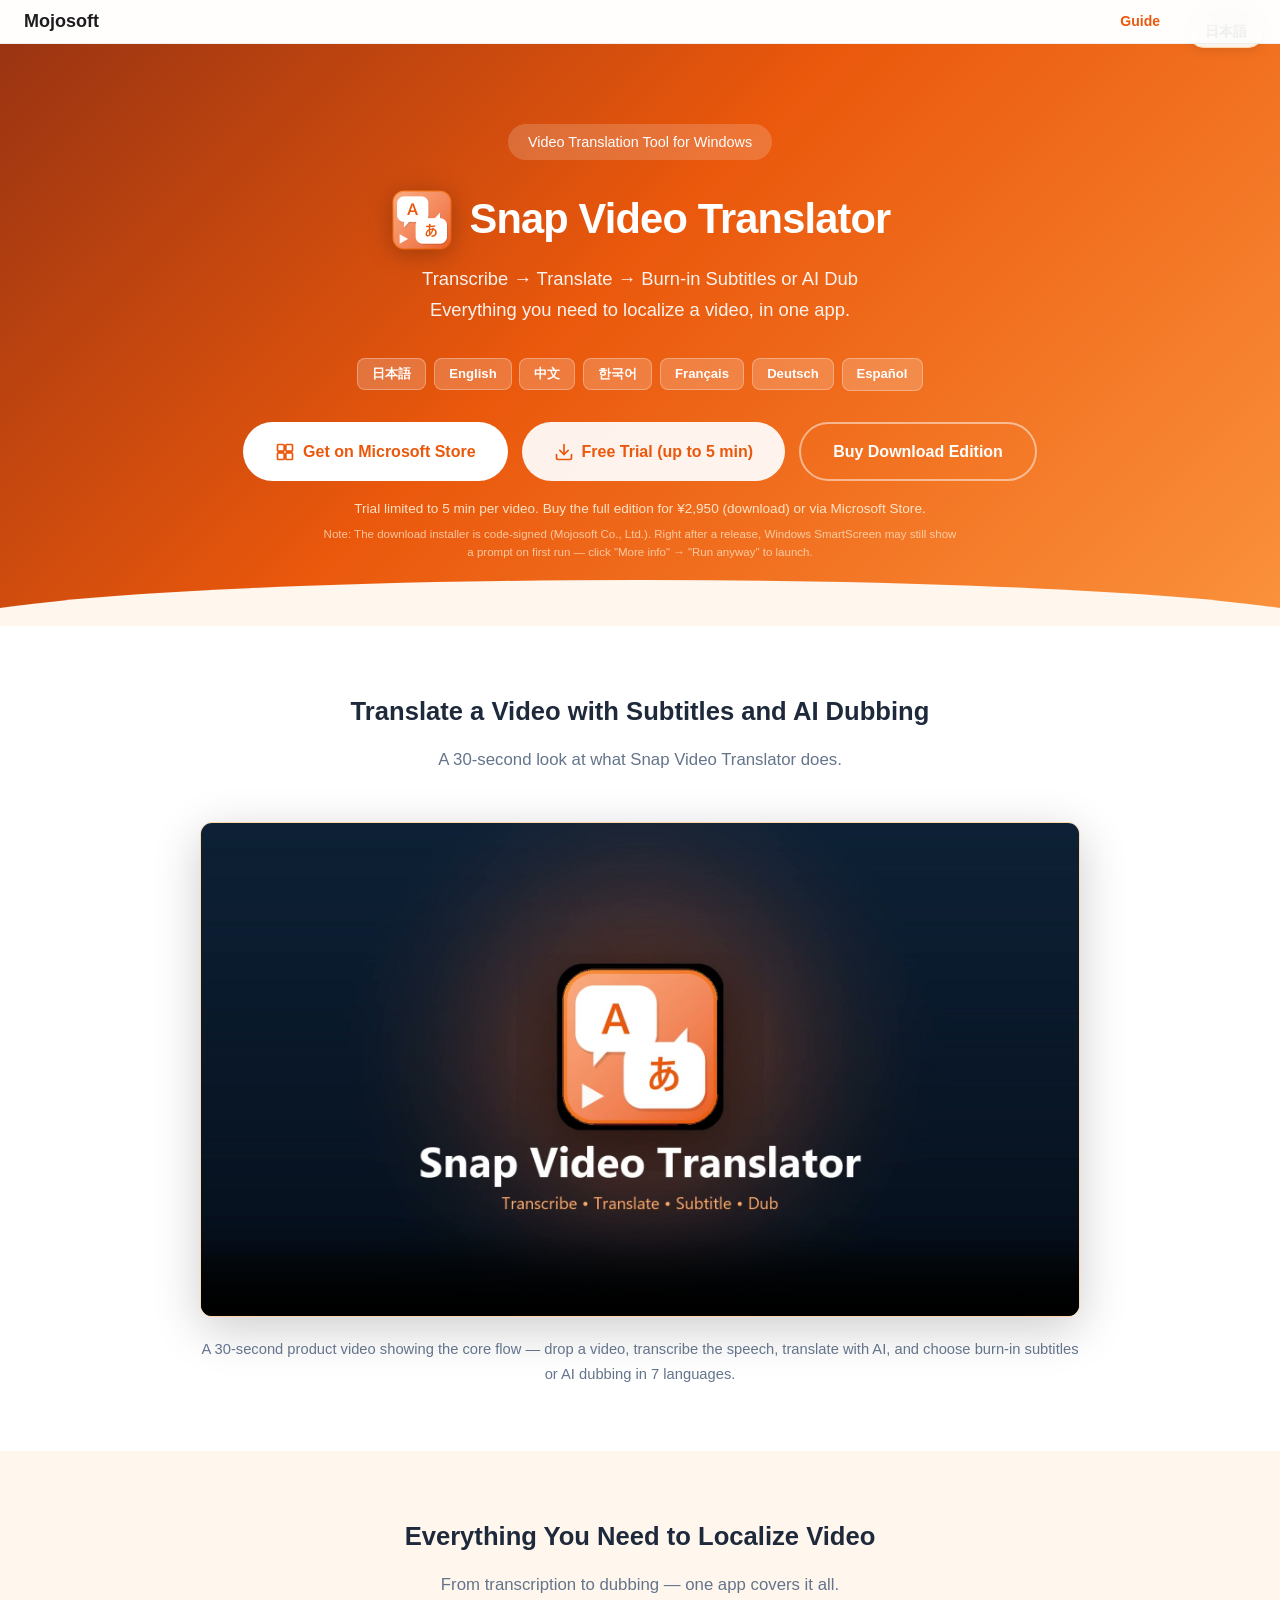
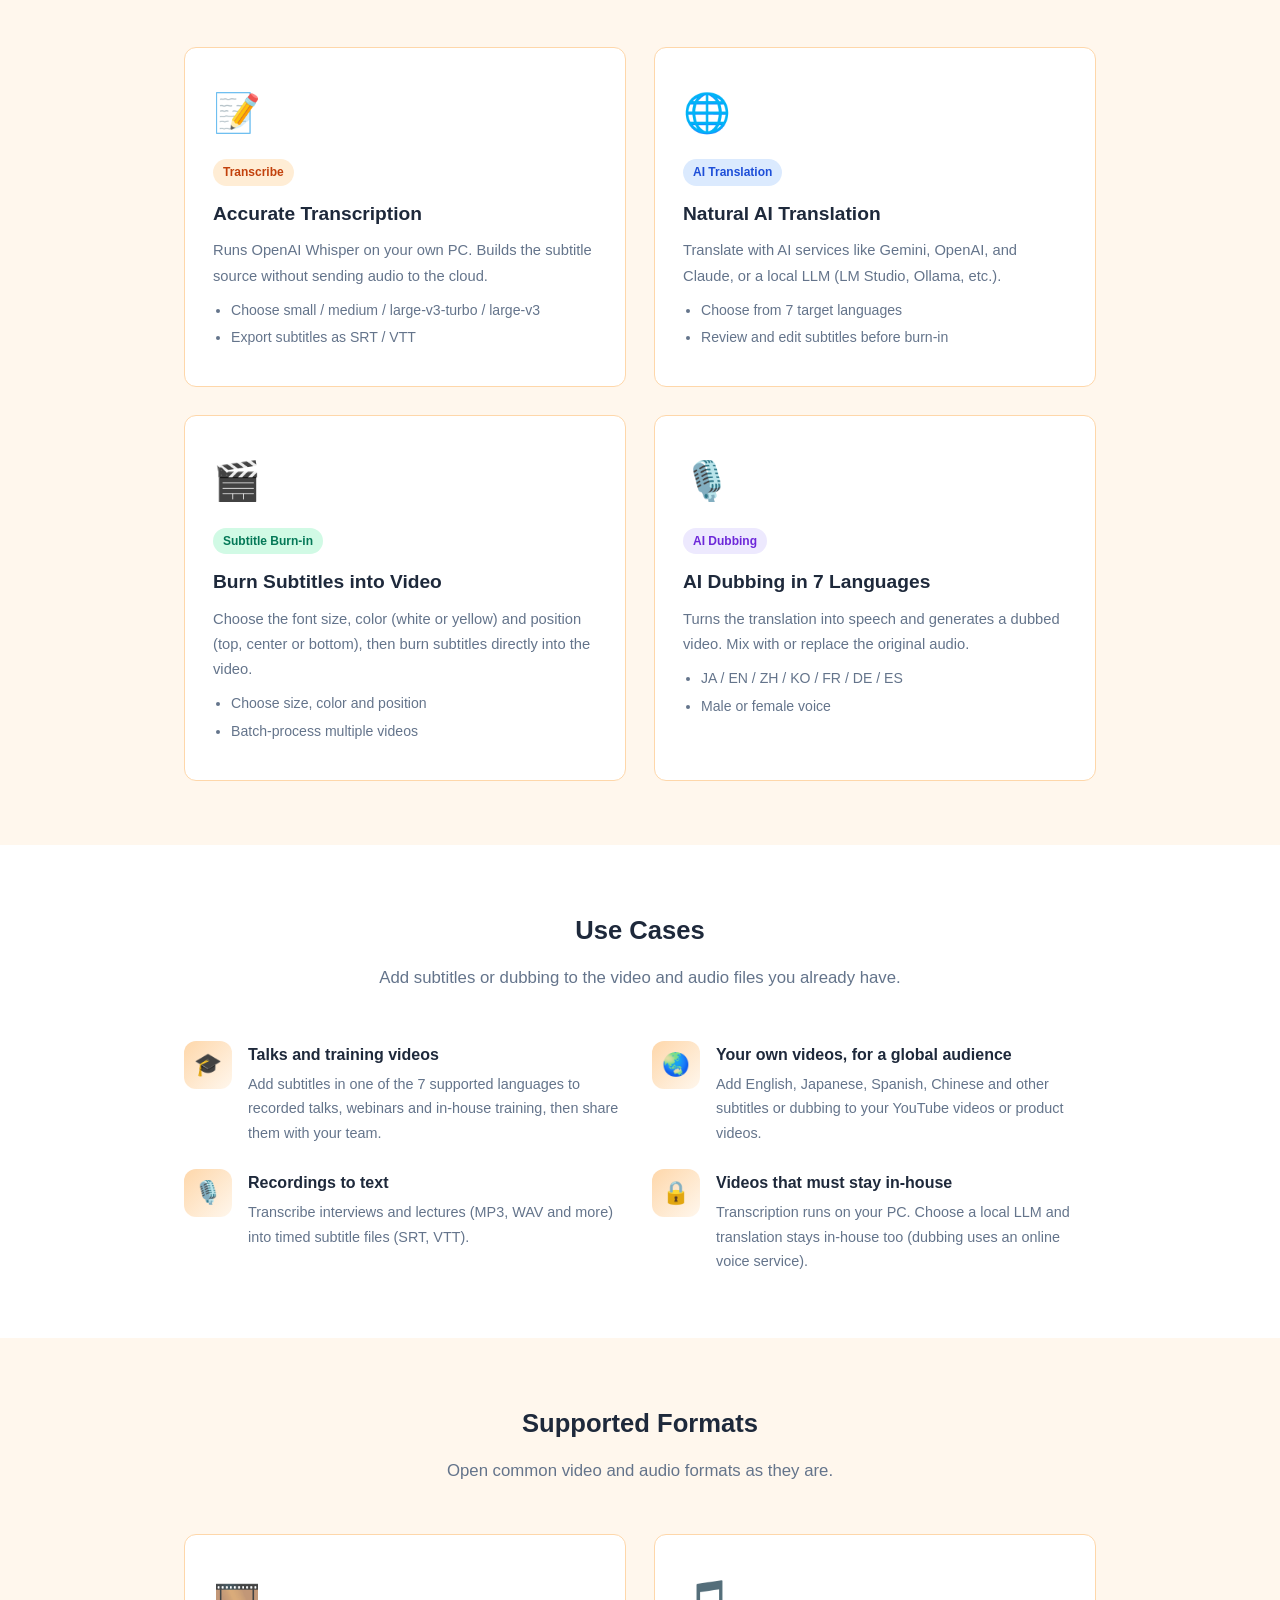
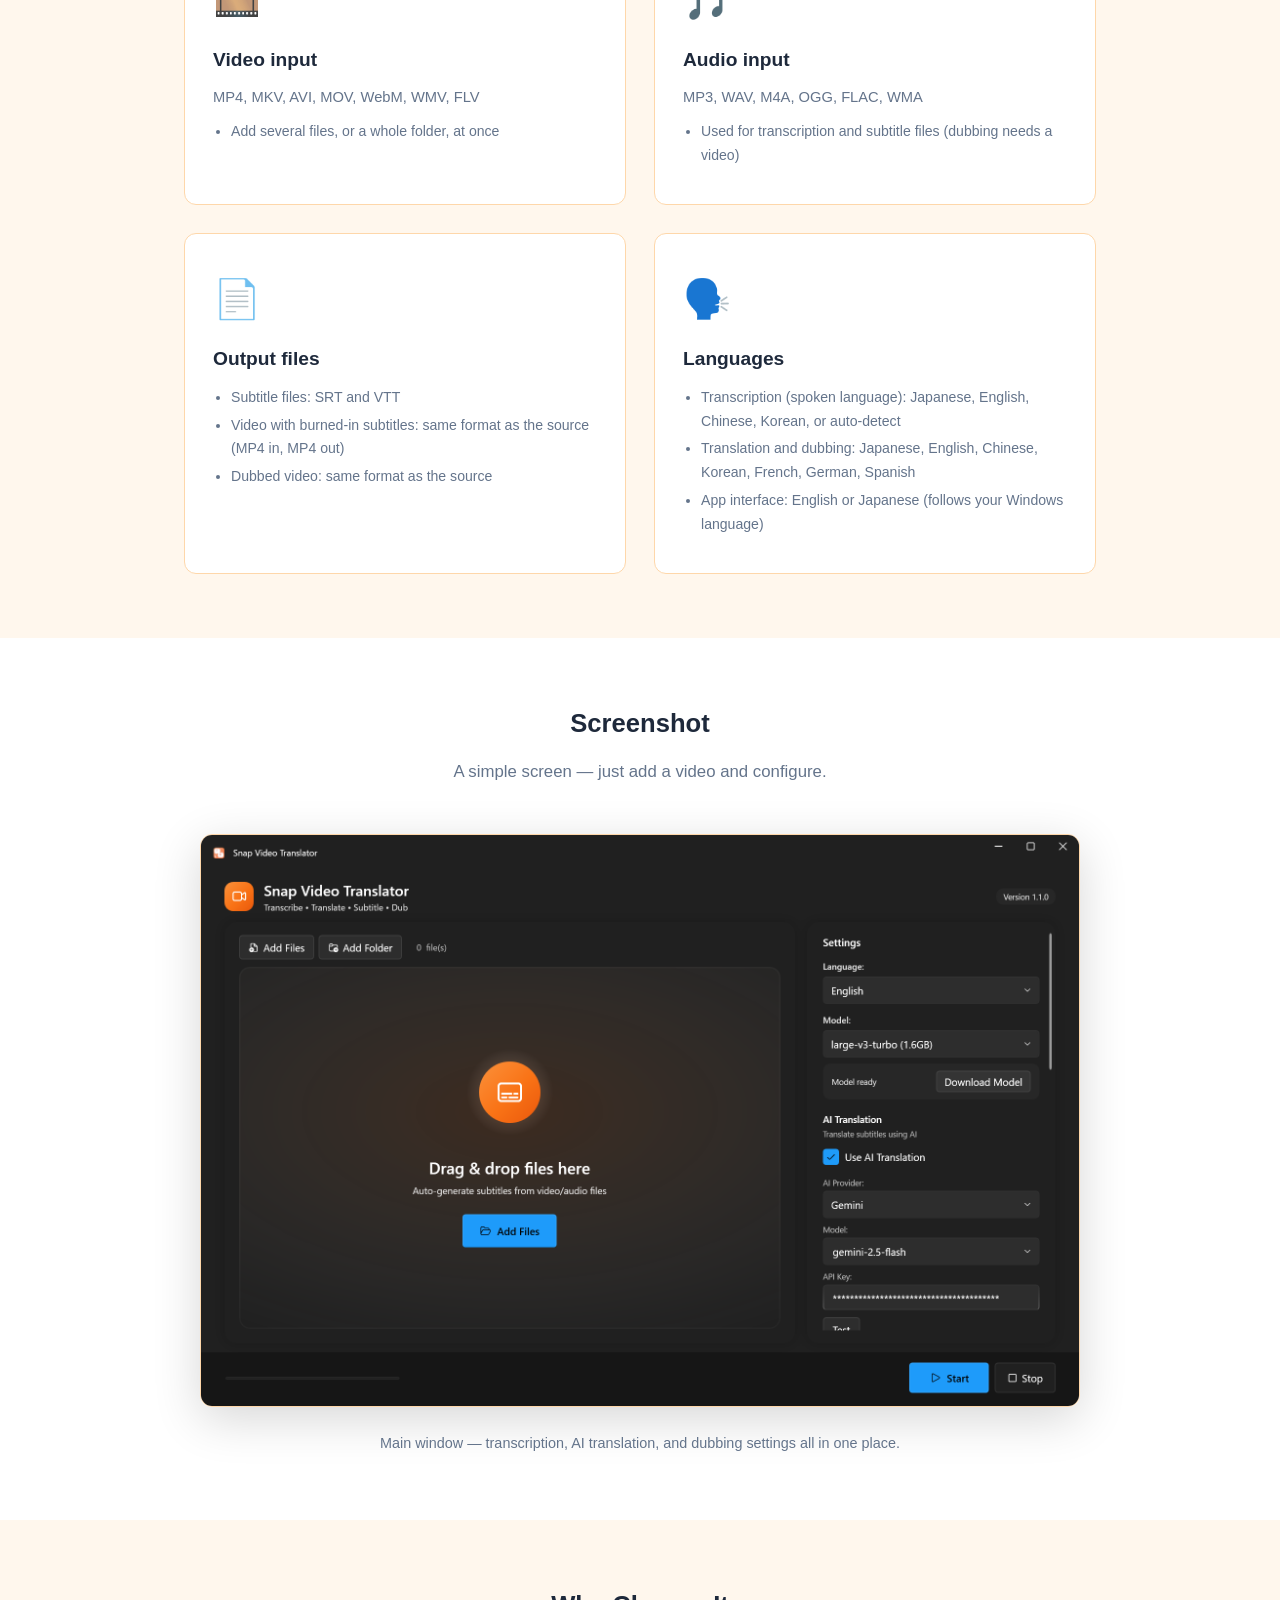
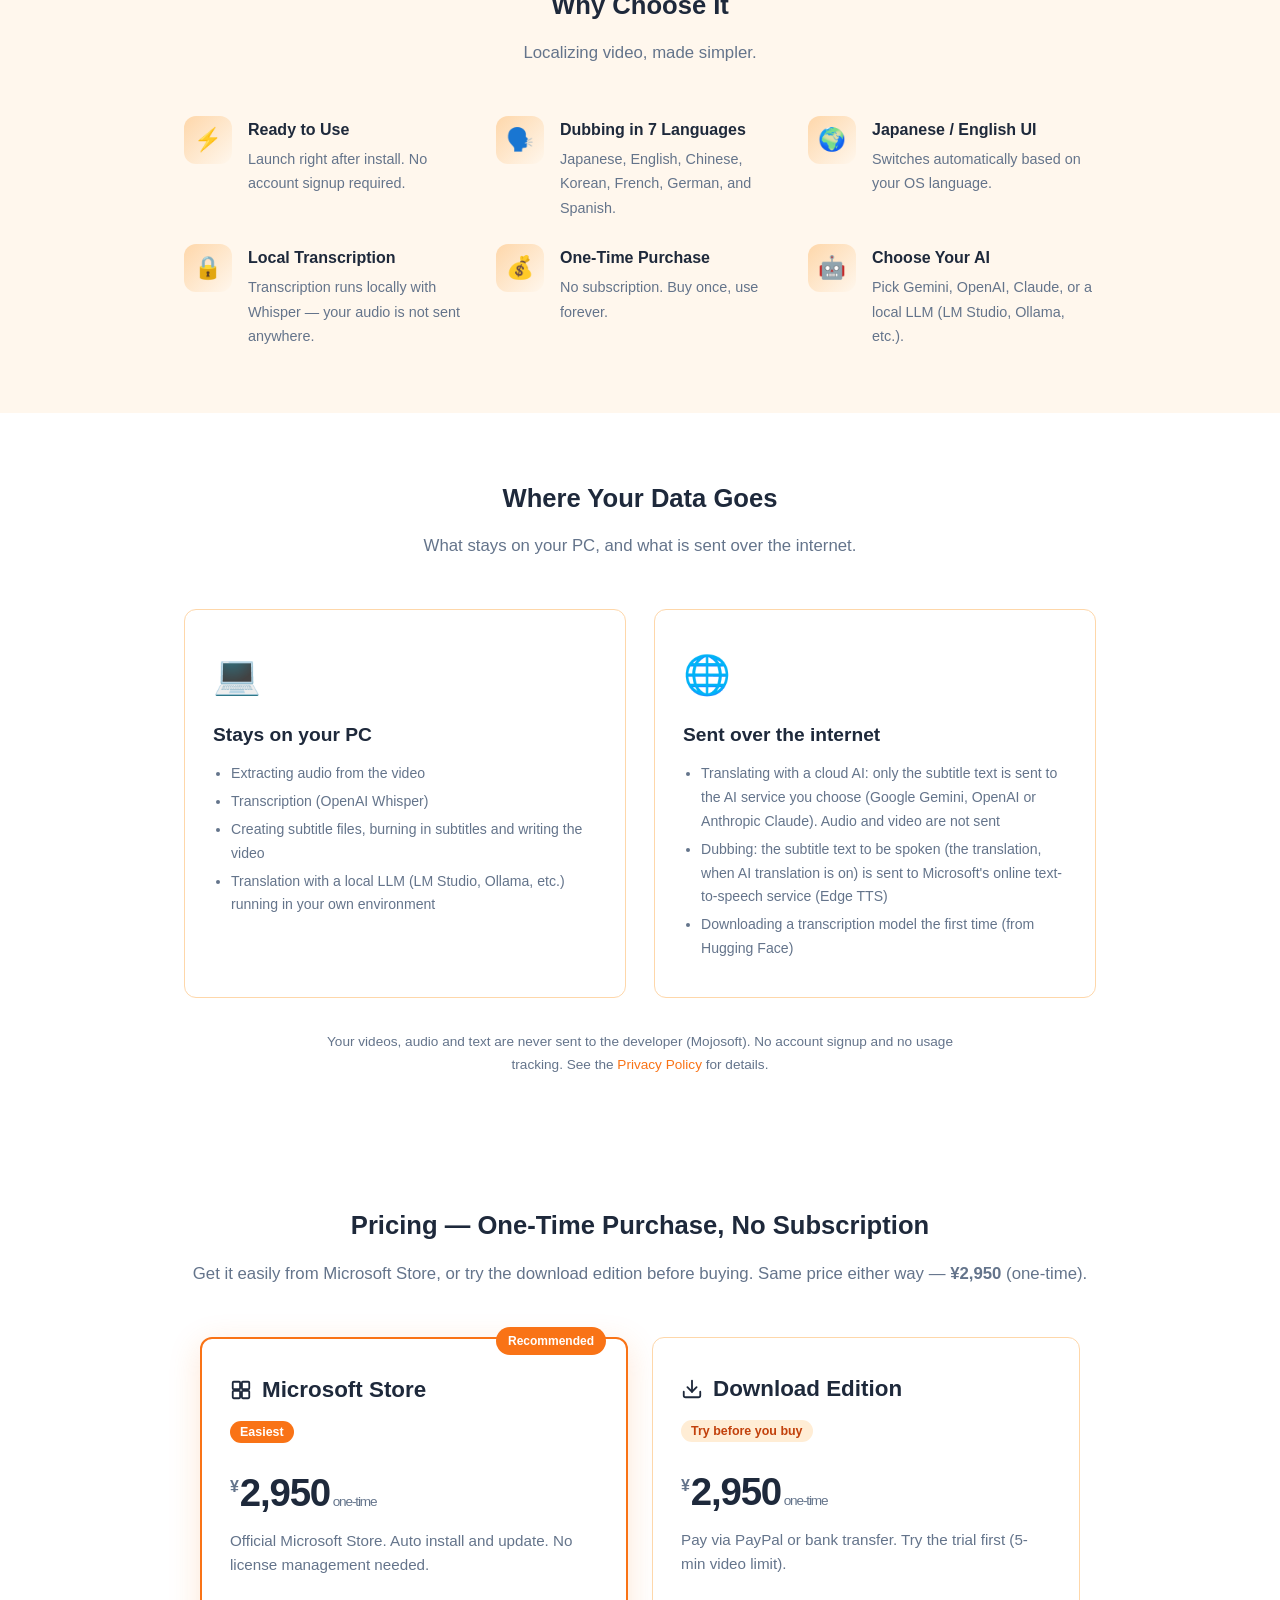
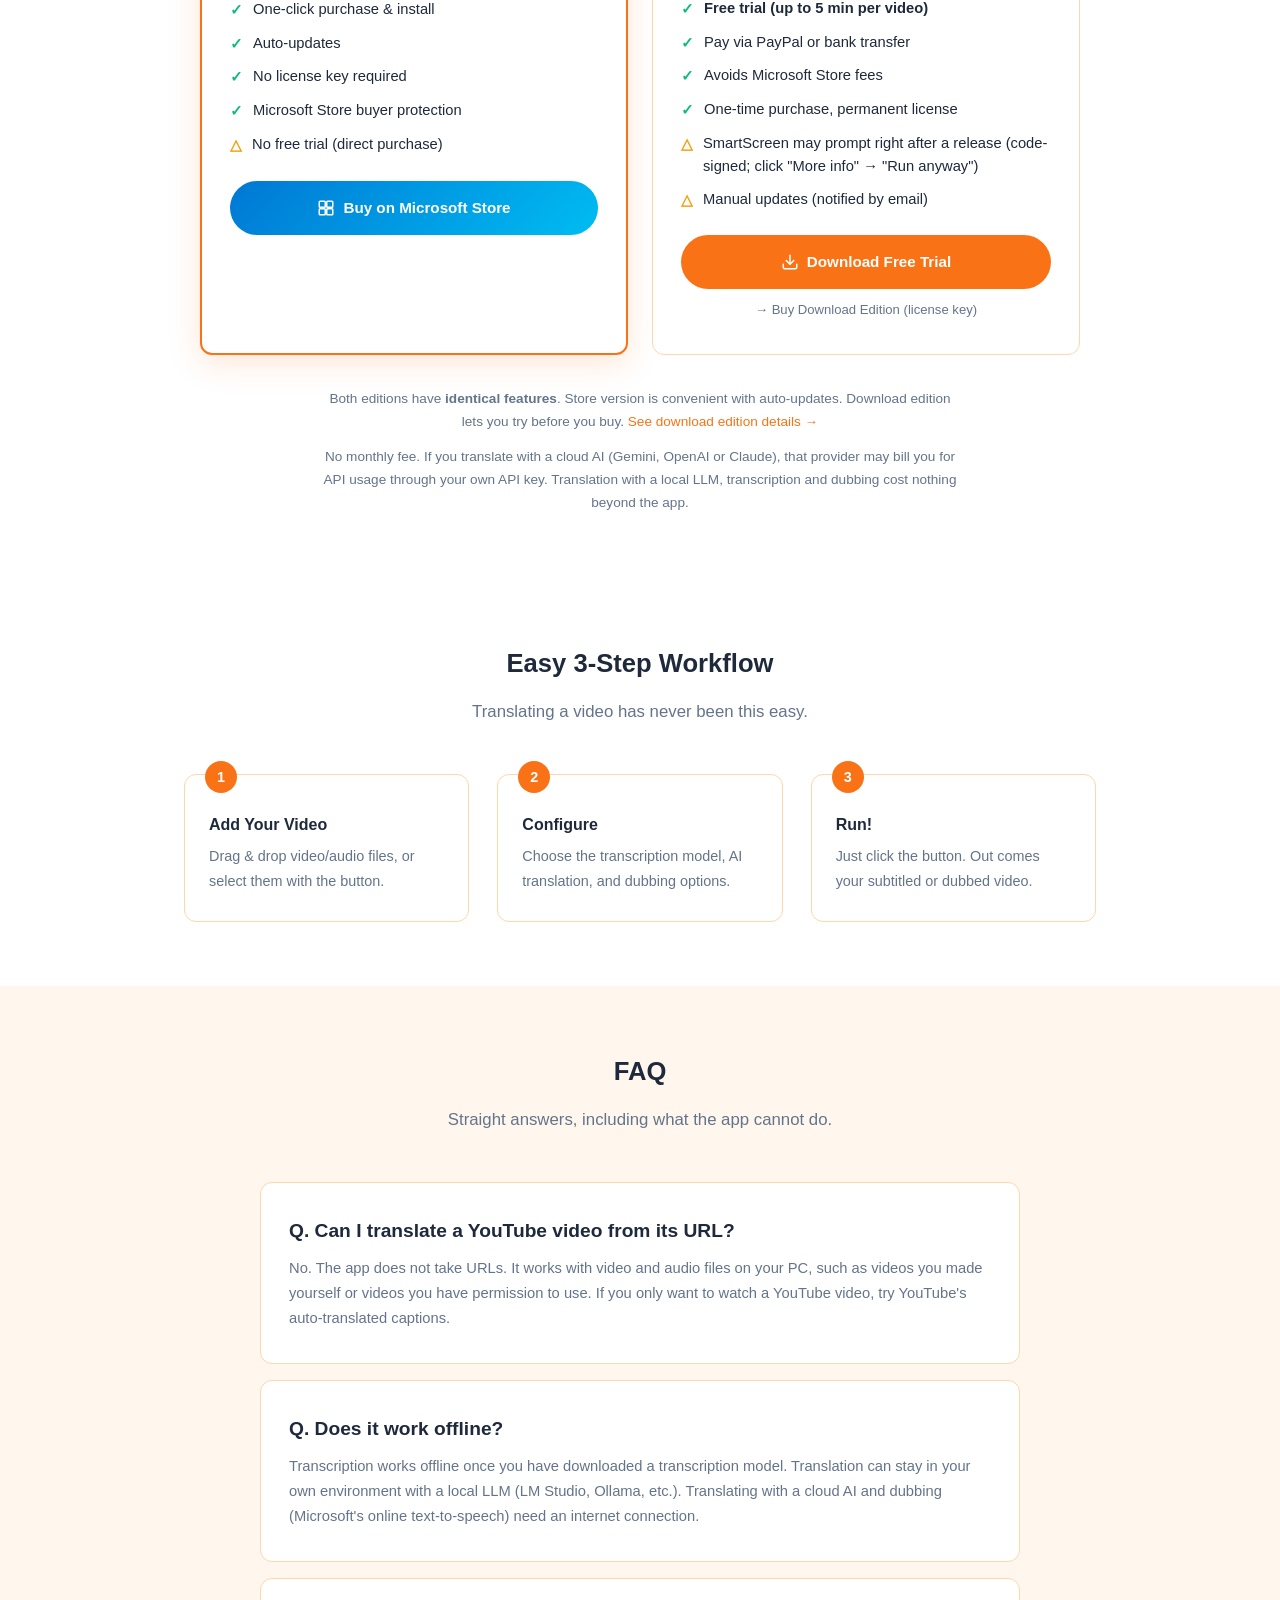
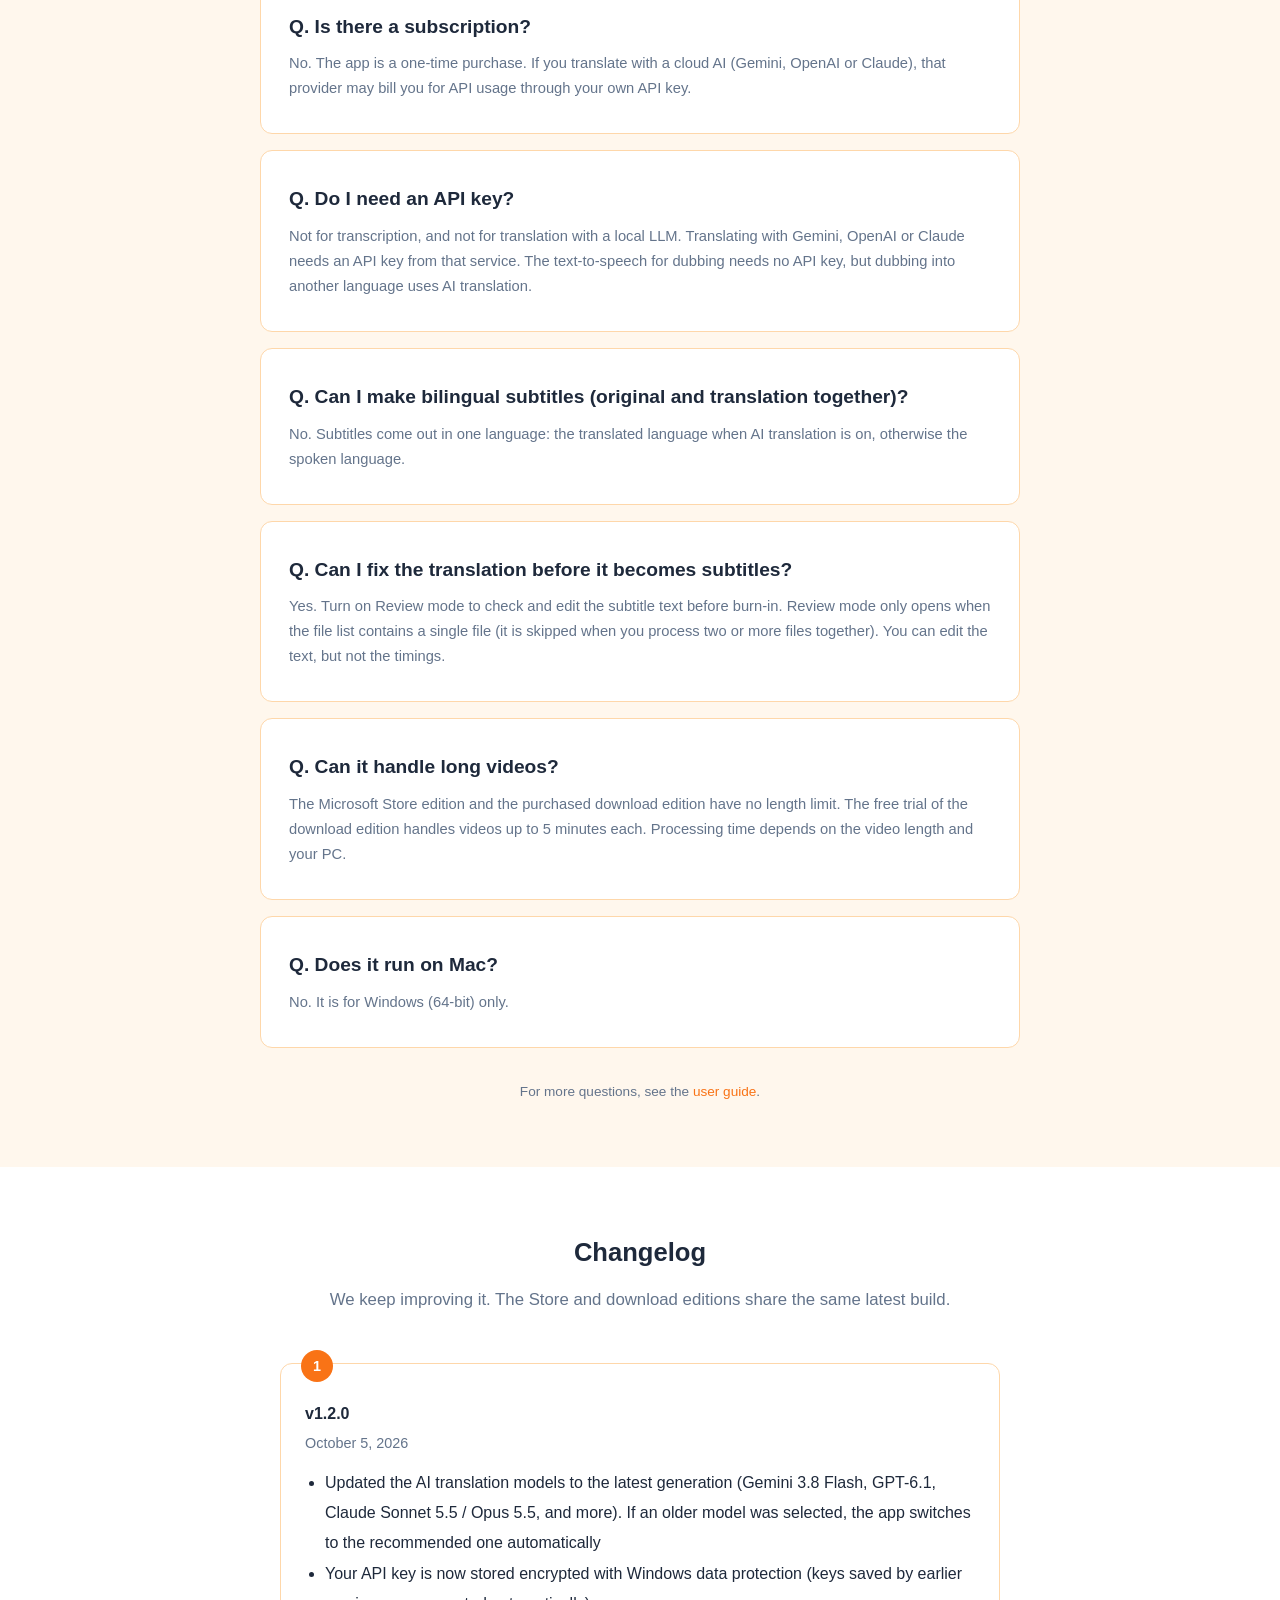
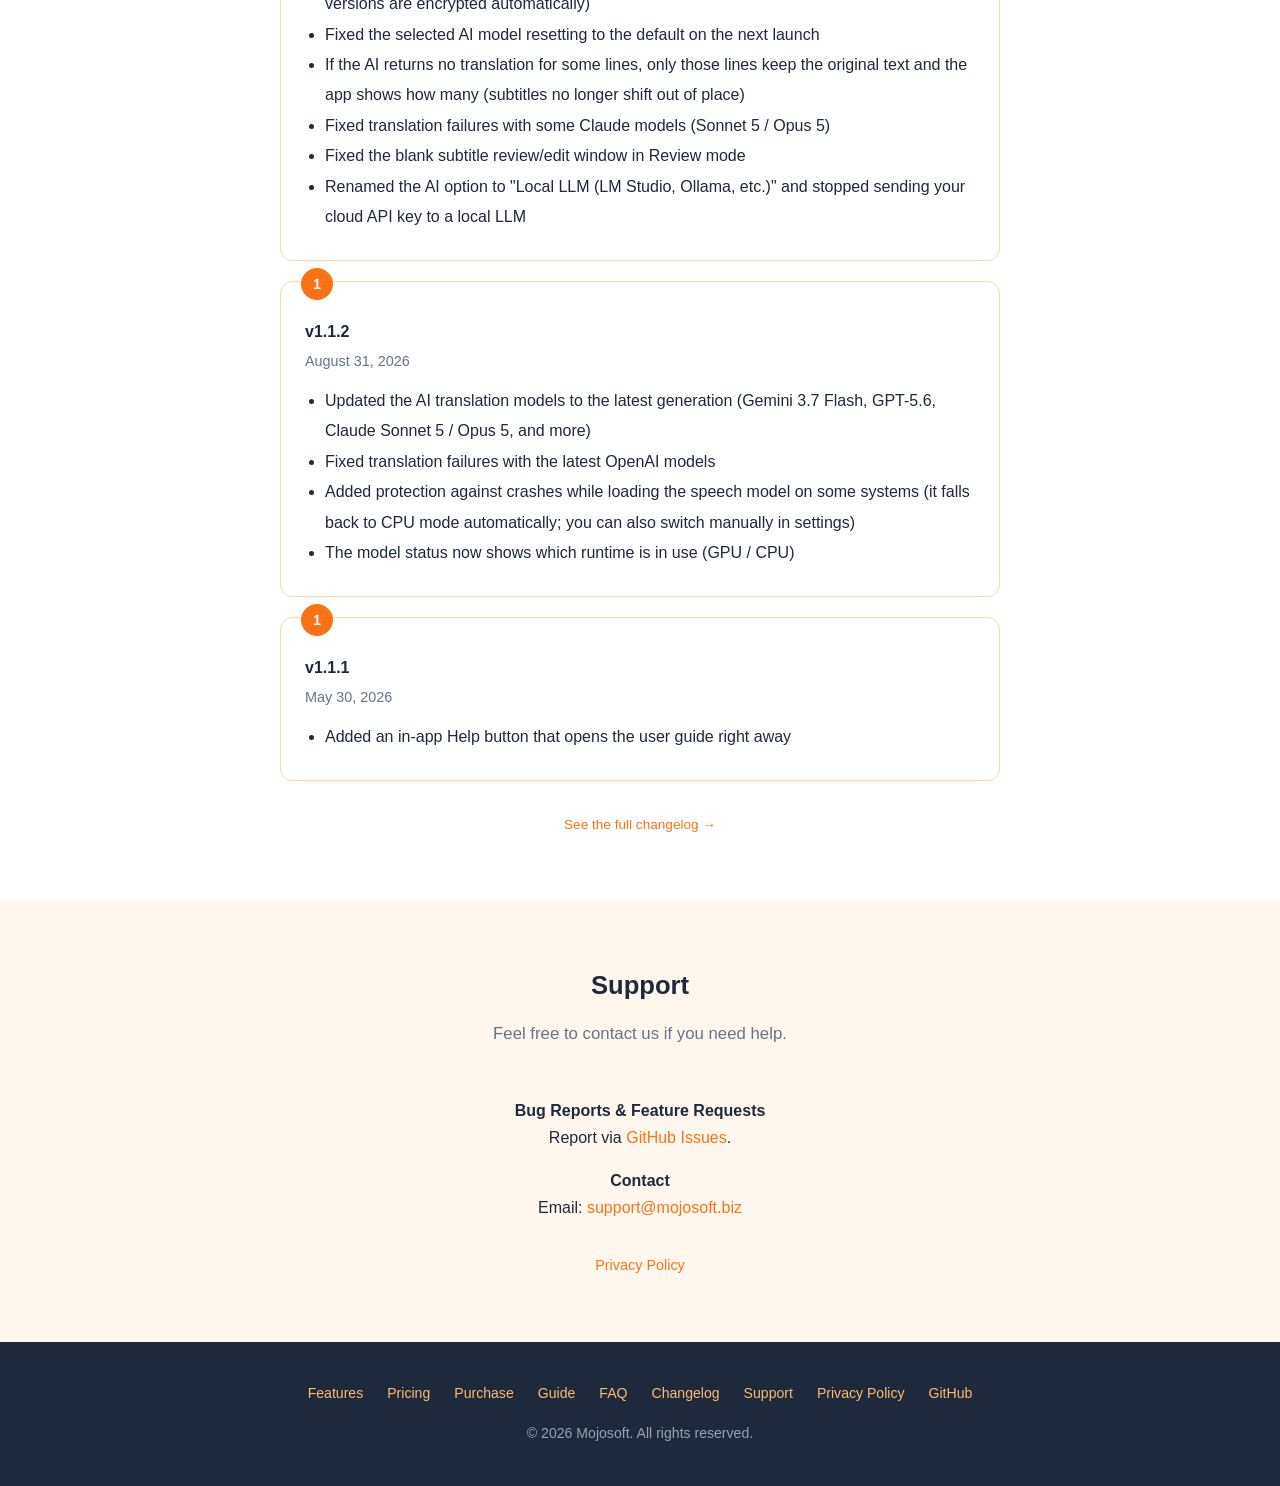
==== commit 0c4039a4: "seo(lp): 本文に利用シーン・対応形式・データの流れ・FAQ を追加、事実と違う記述を訂正（SEO 伝達 W4） - トップ（日本語・英語）に「利用シーン」「対応形式」「データの流れ」「よくある" ====
--- a/en/index.html
+++ b/en/index.html
@@ -4,7 +4,7 @@
 <meta charset="UTF-8">
 <meta name="viewport" content="width=device-width, initial-scale=1.0">
 <title>Snap Video Translator | AI Subtitles, Translation &amp; Dubbing</title>
-<meta name="description" content="Transcribe video, translate speech, burn subtitles and create AI dubbing in one Windows app. Supports AI dubbing in seven languages. Explore features, instructions and purchase options.">
+<meta name="description" content="Add subtitles or AI dubbing in 7 languages to your video files on Windows. Transcription runs on your PC. One-time purchase; the download edition is free to try on videos up to 5 minutes.">
 <link rel="icon" type="image/x-icon" href="../favicon.ico">
 <link rel="icon" type="image/png" sizes="32x32" href="../favicon-32.png">
 <link rel="apple-touch-icon" href="../apple-touch-icon.png">
@@ -142,15 +142,15 @@
   <link rel="alternate" href="https://mojosoftjp.github.io/sakutto-videotranslator/" hreflang="x-default">
   <meta name="robots" content="index, follow, max-image-preview:large">
   <meta property="og:title" content="Snap Video Translator | AI Subtitles, Translation &amp; Dubbing">
-  <meta property="og:description" content="Transcribe video, translate speech, burn subtitles and create AI dubbing in one Windows app. Supports AI dubbing in seven languages. Explore features, instructions and purchase options.">
+  <meta property="og:description" content="Add subtitles or AI dubbing in 7 languages to your video files on Windows. Transcription runs on your PC. One-time purchase; the download edition is free to try on videos up to 5 minutes.">
   <meta property="og:url" content="https://mojosoftjp.github.io/sakutto-videotranslator/en/">
   <meta property="og:type" content="website">
   <meta property="og:site_name" content="Mojosoft">
   <meta property="og:locale" content="en_US">
   <meta name="twitter:title" content="Snap Video Translator | AI Subtitles, Translation &amp; Dubbing">
-  <meta name="twitter:description" content="Transcribe video, translate speech, burn subtitles and create AI dubbing in one Windows app. Supports AI dubbing in seven languages. Explore features, instructions and purchase options.">
-  <meta property="og:image" content="https://mojosoftjp.github.io/sakutto-videotranslator/ja-main.png">
-  <meta name="twitter:image" content="https://mojosoftjp.github.io/sakutto-videotranslator/ja-main.png">
+  <meta name="twitter:description" content="Add subtitles or AI dubbing in 7 languages to your video files on Windows. Transcription runs on your PC. One-time purchase; the download edition is free to try on videos up to 5 minutes.">
+  <meta property="og:image" content="https://mojosoftjp.github.io/sakutto-videotranslator/en-main.png">
+  <meta name="twitter:image" content="https://mojosoftjp.github.io/sakutto-videotranslator/en-main.png">
   <meta property="og:image:alt" content="Snap Video Translator | AI Subtitles, Translation &amp; Dubbing">
   <meta name="twitter:image:alt" content="Snap Video Translator | AI Subtitles, Translation &amp; Dubbing">
   <meta property="og:image:width" content="1800">
@@ -163,13 +163,24 @@
     {
       "@type": "SoftwareApplication",
       "@id": "https://mojosoftjp.github.io/sakutto-videotranslator/en/#software",
-      "name": "さくっと動画翻訳",
+      "name": "Snap Video Translator",
+      "alternateName": "さくっと動画翻訳",
       "url": "https://mojosoftjp.github.io/sakutto-videotranslator/en/",
-      "description": "Transcribe video, translate speech, burn subtitles and create AI dubbing in one Windows app. Supports AI dubbing in seven languages. Explore features, instructions and purchase options.",
-      "image": "https://mojosoftjp.github.io/sakutto-videotranslator/ja-main.png",
+      "description": "Add subtitles or AI dubbing in 7 languages to your video files on Windows. Transcription runs on your PC. One-time purchase; the download edition is free to try on videos up to 5 minutes.",
+      "image": "https://mojosoftjp.github.io/sakutto-videotranslator/en-main.png",
       "operatingSystem": "Windows",
       "applicationCategory": "MultimediaApplication",
       "inLanguage": "en",
+      "offers": {
+        "@type": "Offer",
+        "price": "2950",
+        "priceCurrency": "JPY",
+        "availability": "https://schema.org/InStock",
+        "url": "https://mojosoftjp.github.io/sakutto-videotranslator/purchase.html?lang=en"
+      },
+      "sameAs": [
+        "https://apps.microsoft.com/detail/9N66P79HM5LB"
+      ],
       "publisher": {
         "@type": "Organization",
         "@id": "https://mojosoft.biz/#organization",
@@ -190,7 +201,7 @@
         {
           "@type": "ListItem",
           "position": 2,
-          "name": "さくっと動画翻訳",
+          "name": "Snap Video Translator",
           "item": "https://mojosoftjp.github.io/sakutto-videotranslator/en/"
         }
       ]
@@ -217,26 +228,23 @@
 <!-- Mojosoft Header -->
 <nav style="position:fixed;top:0;left:0;right:0;z-index:9999;background:rgba(255,255,255,.85);backdrop-filter:saturate(180%) blur(20px);-webkit-backdrop-filter:saturate(180%) blur(20px);border-bottom:1px solid rgba(0,0,0,.06);height:44px;display:flex;align-items:center;justify-content:space-between;padding:0 24px;">
   <a href="https://mojosoft.biz/" style="font-size:18px;font-weight:700;color:#1D1D1F;text-decoration:none;font-family:'Noto Sans JP',sans-serif;">Mojosoft</a>
-  <a href="../help.html?lang=en" style="font-size:14px;font-weight:600;color:var(--primary-dark);text-decoration:none;font-family:'Noto Sans JP',sans-serif;margin-right:96px;"><span class="ja">使い方</span><span class="en">Guide</span></a>
+  <a href="../help.html?lang=en" style="font-size:14px;font-weight:600;color:var(--primary-dark);text-decoration:none;font-family:'Noto Sans JP',sans-serif;margin-right:96px;"><span class="en">Guide</span></a>
 </nav>
 <div style="height:44px;"></div>
 
 <!-- Language toggle -->
 <button class="lang-toggle" onclick="toggleLang()">
-  <span class="ja">EN</span>
   <span class="en">日本語</span>
 </button>
 
 <!-- Hero -->
 <header class="hero">
-  <div class="ja"><div class="tagline">Windows 用 動画翻訳ツール</div></div>
   <div class="en"><div class="tagline">Video Translation Tool for Windows</div></div>
   <div class="hero-title">
     <img src="../logo.png" alt="Snap Video Translator icon">
-    <h1><span class="ja">さくっと動画翻訳</span><span class="en">Snap Video Translator</span></h1>
+    <h1><span class="en">Snap Video Translator</span></h1>
   </div>
   <p class="subtitle">
-    <span class="ja">文字起こし → AI翻訳 → 字幕焼き付け／AI吹き替え<br>動画の多言語対応を、これ1本で。</span>
     <span class="en">Transcribe → Translate → Burn-in Subtitles or AI Dub<br>Everything you need to localize a video, in one app.</span>
   </p>
   <div class="formats">
@@ -251,22 +259,20 @@
   <div class="cta-group">
     <a href="https://apps.microsoft.com/detail/9N66P79HM5LB?cid=lp-index" class="btn btn-primary">
       <svg width="20" height="20" viewBox="0 0 24 24" fill="none" stroke="currentColor" stroke-width="2"><rect x="3" y="3" width="8" height="8" rx="1"/><rect x="13" y="3" width="8" height="8" rx="1"/><rect x="3" y="13" width="8" height="8" rx="1"/><rect x="13" y="13" width="8" height="8" rx="1"/></svg>
-      <span class="ja">Microsoft Store で入手</span><span class="en">Get on Microsoft Store</span>
+      <span class="en">Get on Microsoft Store</span>
     </a>
     <a href="https://mojosoft.biz/SakuttoVideoTranslator_Setup_1.2.0.exe" class="btn btn-secondary" download>
       <svg width="20" height="20" viewBox="0 0 24 24" fill="none" stroke="currentColor" stroke-width="2" stroke-linecap="round" stroke-linejoin="round"><path d="M21 15v4a2 2 0 0 1-2 2H5a2 2 0 0 1-2-2v-4"/><polyline points="7 10 12 15 17 10"/><line x1="12" y1="15" x2="12" y2="3"/></svg>
-      <span class="ja">無料で試す（5分まで）</span><span class="en">Free Trial (up to 5 min)</span>
+      <span class="en">Free Trial (up to 5 min)</span>
     </a>
     <a href="../purchase.html?lang=en" class="btn btn-outline">
-      <span class="ja">ダウンロード版を購入</span><span class="en">Buy Download Edition</span>
+      <span class="en">Buy Download Edition</span>
     </a>
   </div>
   <p class="trial-note">
-    <span class="ja">試用版は動画長5分まで。フル機能はダウンロード版 ¥2,950 または Microsoft Store でご購入を。</span>
     <span class="en">Trial limited to 5 min per video. Buy the full edition for ¥2,950 (download) or via Microsoft Store.</span>
   </p>
   <p class="smartscreen-note">
-    <span class="ja">※ダウンロード版のインストーラーはコード署名済み（Mojosoft Co., Ltd.）です。公開直後などは、初回実行時に Windows SmartScreen の確認画面が出ることがあります。その場合は「詳細情報」→「実行」で起動できます。</span>
     <span class="en">Note: The download installer is code-signed (Mojosoft Co., Ltd.). Right after a release, Windows SmartScreen may still show a prompt on first run — click "More info" → "Run anyway" to launch.</span>
   </p>
 </header>
@@ -274,33 +280,16 @@
 <!-- Demo video -->
 <section class="section video-section">
   <div class="container">
-    <h2 class="section-title"><span class="ja">実際に使うと、こうなります</span><span class="en">See It in Action</span></h2>
+    <h2 class="section-title">Translate a Video with Subtitles and AI Dubbing</h2>
     <p class="section-desc">
-      <span class="ja">30秒の英語プロモを、さくっと動画翻訳で日本語化したデモです。</span>
       <span class="en">A 30-second look at what Snap Video Translator does.</span>
     </p>
     <div class="video-wrap">
-      <video class="ja" controls playsinline preload="metadata" poster="../poster_ja.jpg">
-        <source src="../combined_demo.mp4" type="video/mp4">
-        お使いのブラウザは動画再生に対応していません。
-      </video>
       <video class="en" controls playsinline preload="metadata" poster="../poster_en.jpg">
         <source src="../snap_video_translator_promo.mp4" type="video/mp4">
         Your browser does not support the video tag.
       </video>
 
-      <div class="ja">
-        <div class="video-timeline">
-          <span>0:00 — 英語原版</span>
-          <span>0:25 — 区切り</span>
-          <span>0:26 — 日本語吹替＋字幕</span>
-        </div>
-        <p class="video-caption">
-          <strong>前半（0:00〜0:25）</strong>は英語ナレーション付きのプロモ動画。<br>
-          <strong>後半（0:26〜0:51）</strong>は同じ動画を「さくっと動画翻訳」で日本語化したものです — AI吹替で音声を差し替え、翻訳字幕を動画に焼き付けています。<br>
-          <span style="color:var(--primary-dark);font-weight:600">「翻訳前」と「翻訳後」を1本でご覧いただけます。</span>
-        </p>
-      </div>
       <div class="en">
         <p class="video-caption">
           A 30-second product video showing the core flow — drop a video, transcribe the speech, translate with AI, and choose burn-in subtitles or AI dubbing in 7 languages.
@@ -313,51 +302,133 @@
 <!-- Feature overview cards -->
 <section id="features" class="section">
   <div class="container">
-    <h2 class="section-title"><span class="ja">動画の多言語対応に必要な機能を</span><span class="en">Everything You Need to Localize Video</span></h2>
-    <p class="section-desc"><span class="ja">文字起こしから吹き替えまで、このアプリひとつで完結します。</span><span class="en">From transcription to dubbing — one app covers it all.</span></p>
+    <h2 class="section-title"><span class="en">Everything You Need to Localize Video</span></h2>
+    <p class="section-desc"><span class="en">From transcription to dubbing — one app covers it all.</span></p>
     <div class="feature-grid">
       <!-- 1: Transcribe -->
       <div class="feature-card">
         <span class="feature-icon">&#x1F4DD;</span>
-        <span class="feature-tag transcribe"><span class="ja">文字起こし</span><span class="en">Transcribe</span></span>
-        <h3><span class="ja">高精度な文字起こし</span><span class="en">Accurate Transcription</span></h3>
-        <p><span class="ja">OpenAI Whisper をお使いのPC上で実行。音声をクラウドに送らずに字幕の元データを作成します。</span><span class="en">Runs OpenAI Whisper on your own PC. Builds the subtitle source without sending audio to the cloud.</span></p>
-        <ul>
-          <li><span class="ja">small / medium / large-v3-turbo / large-v3 から選択</span><span class="en">Choose small / medium / large-v3-turbo / large-v3</span></li>
-          <li><span class="ja">SRT / VTT 字幕ファイルの書き出し</span><span class="en">Export subtitles as SRT / VTT</span></li>
+        <span class="feature-tag transcribe"><span class="en">Transcribe</span></span>
+        <h3><span class="en">Accurate Transcription</span></h3>
+        <p><span class="en">Runs OpenAI Whisper on your own PC. Builds the subtitle source without sending audio to the cloud.</span></p>
+        <ul>
+          <li><span class="en">Choose small / medium / large-v3-turbo / large-v3</span></li>
+          <li><span class="en">Export subtitles as SRT / VTT</span></li>
         </ul>
       </div>
       <!-- 2: Translate -->
       <div class="feature-card">
         <span class="feature-icon">&#x1F310;</span>
-        <span class="feature-tag translate"><span class="ja">AI翻訳</span><span class="en">AI Translation</span></span>
-        <h3><span class="ja">AIで自然に翻訳</span><span class="en">Natural AI Translation</span></h3>
-        <p><span class="ja">Gemini・OpenAI・Claude などのAIサービス、またはローカルLLM（LM Studio・Ollama など）で翻訳できます。</span><span class="en">Translate with AI services like Gemini, OpenAI, and Claude, or a local LLM (LM Studio, Ollama, etc.).</span></p>
-        <ul>
-          <li><span class="ja">翻訳先言語を自由に指定</span><span class="en">Pick any target language</span></li>
-          <li><span class="ja">焼き付け前に字幕を確認・編集</span><span class="en">Review and edit subtitles before burn-in</span></li>
+        <span class="feature-tag translate"><span class="en">AI Translation</span></span>
+        <h3><span class="en">Natural AI Translation</span></h3>
+        <p><span class="en">Translate with AI services like Gemini, OpenAI, and Claude, or a local LLM (LM Studio, Ollama, etc.).</span></p>
+        <ul>
+          <li>Choose from 7 target languages</li>
+          <li><span class="en">Review and edit subtitles before burn-in</span></li>
         </ul>
       </div>
       <!-- 3: Subtitle burn-in -->
       <div class="feature-card">
         <span class="feature-icon">&#x1F3AC;</span>
-        <span class="feature-tag subtitle"><span class="ja">字幕焼き付け</span><span class="en">Subtitle Burn-in</span></span>
-        <h3><span class="ja">字幕を動画に焼き込み</span><span class="en">Burn Subtitles into Video</span></h3>
-        <p><span class="ja">フォントサイズ・文字色・縁取り・表示位置を調整して、字幕を動画に直接焼き込みます。</span><span class="en">Adjust font size, color, outline, and position, then burn subtitles directly into the video.</span></p>
-        <ul>
-          <li><span class="ja">スタイルを自由にカスタマイズ</span><span class="en">Fully customizable styling</span></li>
-          <li><span class="ja">複数の動画をバッチ処理</span><span class="en">Batch-process multiple videos</span></li>
+        <span class="feature-tag subtitle"><span class="en">Subtitle Burn-in</span></span>
+        <h3><span class="en">Burn Subtitles into Video</span></h3>
+        <p>Choose the font size, color (white or yellow) and position (top, center or bottom), then burn subtitles directly into the video.</p>
+        <ul>
+          <li>Choose size, color and position</li>
+          <li><span class="en">Batch-process multiple videos</span></li>
         </ul>
       </div>
       <!-- 4: AI dubbing -->
       <div class="feature-card">
         <span class="feature-icon">&#x1F399;&#xFE0F;</span>
-        <span class="feature-tag dub"><span class="ja">AI吹き替え</span><span class="en">AI Dubbing</span></span>
-        <h3><span class="ja">7言語のAI吹き替え</span><span class="en">AI Dubbing in 7 Languages</span></h3>
-        <p><span class="ja">翻訳した内容を音声化し、吹き替え動画を生成。元音声とのミックス／置き換えを選べます。</span><span class="en">Turns the translation into speech and generates a dubbed video. Mix with or replace the original audio.</span></p>
-        <ul>
-          <li><span class="ja">日本語・英語・中国語・韓国語・仏・独・西</span><span class="en">JA / EN / ZH / KO / FR / DE / ES</span></li>
-          <li><span class="ja">男声・女声を選択</span><span class="en">Male or female voice</span></li>
+        <span class="feature-tag dub"><span class="en">AI Dubbing</span></span>
+        <h3><span class="en">AI Dubbing in 7 Languages</span></h3>
+        <p><span class="en">Turns the translation into speech and generates a dubbed video. Mix with or replace the original audio.</span></p>
+        <ul>
+          <li><span class="en">JA / EN / ZH / KO / FR / DE / ES</span></li>
+          <li><span class="en">Male or female voice</span></li>
+        </ul>
+      </div>
+    </div>
+  </div>
+</section>
+
+<!-- Use cases (W4) -->
+<section id="use-cases" class="section" style="background:#fff">
+  <div class="container">
+    <h2 class="section-title">Use Cases</h2>
+    <p class="section-desc">Add subtitles or dubbing to the video and audio files you already have.</p>
+    <div class="points" style="margin-top:0;grid-template-columns:repeat(auto-fit,minmax(min(360px,100%),1fr))">
+      <div class="point">
+        <div class="point-icon">&#x1F393;</div>
+        <div>
+          <h3>Talks and training videos</h3>
+          <p>Add subtitles in one of the 7 supported languages to recorded talks, webinars and in-house training, then share them with your team.</p>
+        </div>
+      </div>
+      <div class="point">
+        <div class="point-icon">&#x1F30F;</div>
+        <div>
+          <h3>Your own videos, for a global audience</h3>
+          <p>Add English, Japanese, Spanish, Chinese and other subtitles or dubbing to your YouTube videos or product videos.</p>
+        </div>
+      </div>
+      <div class="point">
+        <div class="point-icon">&#x1F399;&#xFE0F;</div>
+        <div>
+          <h3>Recordings to text</h3>
+          <p>Transcribe interviews and lectures (MP3, WAV and more) into timed subtitle files (SRT, VTT).</p>
+        </div>
+      </div>
+      <div class="point">
+        <div class="point-icon">&#x1F512;</div>
+        <div>
+          <h3>Videos that must stay in-house</h3>
+          <p>Transcription runs on your PC. Choose a local LLM and translation stays in-house too (dubbing uses an online voice service).</p>
+        </div>
+      </div>
+    </div>
+  </div>
+</section>
+
+<!-- Formats (W4) -->
+<section id="formats" class="section">
+  <div class="container">
+    <h2 class="section-title">Supported Formats</h2>
+    <p class="section-desc">Open common video and audio formats as they are.</p>
+    <div class="feature-grid">
+      <div class="feature-card">
+        <span class="feature-icon">&#x1F39E;&#xFE0F;</span>
+        <h3>Video input</h3>
+        <p>MP4, MKV, AVI, MOV, WebM, WMV, FLV</p>
+        <ul>
+          <li>Add several files, or a whole folder, at once</li>
+        </ul>
+      </div>
+      <div class="feature-card">
+        <span class="feature-icon">&#x1F3B5;</span>
+        <h3>Audio input</h3>
+        <p>MP3, WAV, M4A, OGG, FLAC, WMA</p>
+        <ul>
+          <li>Used for transcription and subtitle files (dubbing needs a video)</li>
+        </ul>
+      </div>
+      <div class="feature-card">
+        <span class="feature-icon">&#x1F4C4;</span>
+        <h3>Output files</h3>
+        <ul>
+          <li>Subtitle files: SRT and VTT</li>
+          <li>Video with burned-in subtitles: same format as the source (MP4 in, MP4 out)</li>
+          <li>Dubbed video: same format as the source</li>
+        </ul>
+      </div>
+      <div class="feature-card">
+        <span class="feature-icon">&#x1F5E3;&#xFE0F;</span>
+        <h3>Languages</h3>
+        <ul>
+          <li>Transcription (spoken language): Japanese, English, Chinese, Korean, or auto-detect</li>
+          <li>Translation and dubbing: Japanese, English, Chinese, Korean, French, German, Spanish</li>
+          <li>App interface: English or Japanese (follows your Windows language)</li>
         </ul>
       </div>
     </div>
@@ -367,12 +438,11 @@
 <!-- Screenshot -->
 <section class="section" style="background:#fff">
   <div class="container">
-    <h2 class="section-title"><span class="ja">スクリーンショット</span><span class="en">Screenshot</span></h2>
-    <p class="section-desc"><span class="ja">動画を入れて設定するだけのシンプルな画面。</span><span class="en">A simple screen — just add a video and configure.</span></p>
+    <h2 class="section-title"><span class="en">Screenshot</span></h2>
+    <p class="section-desc"><span class="en">A simple screen — just add a video and configure.</span></p>
     <div class="shot">
-      <img class="ja" src="../ja-main.png" alt="さくっと動画翻訳の画面" loading="lazy">
       <img class="en" src="../en-main.png" alt="Snap Video Translator screen" loading="lazy">
-      <p class="caption"><span class="ja">メイン画面 — 文字起こし・AI翻訳・吹き替えの設定をまとめて行えます。</span><span class="en">Main window — transcription, AI translation, and dubbing settings all in one place.</span></p>
+      <p class="caption"><span class="en">Main window — transcription, AI translation, and dubbing settings all in one place.</span></p>
     </div>
   </div>
 </section>
@@ -380,84 +450,113 @@
 <!-- Why choose -->
 <section class="section">
   <div class="container">
-    <h2 class="section-title"><span class="ja">選ばれる理由</span><span class="en">Why Choose It</span></h2>
-    <p class="section-desc"><span class="ja">動画の多言語対応を、もっとシンプルに。</span><span class="en">Localizing video, made simpler.</span></p>
+    <h2 class="section-title"><span class="en">Why Choose It</span></h2>
+    <p class="section-desc"><span class="en">Localizing video, made simpler.</span></p>
     <div class="points">
       <div class="point">
         <div class="point-icon">&#x26A1;</div>
         <div>
-          <h3><span class="ja">すぐ使える</span><span class="en">Ready to Use</span></h3>
-          <p><span class="ja">インストールしたらすぐ起動。アカウント登録は不要です。</span><span class="en">Launch right after install. No account signup required.</span></p>
+          <h3><span class="en">Ready to Use</span></h3>
+          <p><span class="en">Launch right after install. No account signup required.</span></p>
         </div>
       </div>
       <div class="point">
         <div class="point-icon">&#x1F5E3;&#xFE0F;</div>
         <div>
-          <h3><span class="ja">7言語の吹き替え</span><span class="en">Dubbing in 7 Languages</span></h3>
-          <p><span class="ja">日本語・英語・中国語・韓国語・フランス語・ドイツ語・スペイン語に対応。</span><span class="en">Japanese, English, Chinese, Korean, French, German, and Spanish.</span></p>
+          <h3><span class="en">Dubbing in 7 Languages</span></h3>
+          <p><span class="en">Japanese, English, Chinese, Korean, French, German, and Spanish.</span></p>
         </div>
       </div>
       <div class="point">
         <div class="point-icon">&#x1F30D;</div>
         <div>
-          <h3><span class="ja">日本語/英語UI</span><span class="en">Japanese / English UI</span></h3>
-          <p><span class="ja">OSの言語設定に合わせて自動で切り替わります。</span><span class="en">Switches automatically based on your OS language.</span></p>
+          <h3><span class="en">Japanese / English UI</span></h3>
+          <p><span class="en">Switches automatically based on your OS language.</span></p>
         </div>
       </div>
       <div class="point">
         <div class="point-icon">&#x1F512;</div>
         <div>
-          <h3><span class="ja">文字起こしはローカル</span><span class="en">Local Transcription</span></h3>
-          <p><span class="ja">文字起こしはPC上のWhisperで動作し、音声は外部に送信されません。</span><span class="en">Transcription runs locally with Whisper — your audio is not sent anywhere.</span></p>
+          <h3><span class="en">Local Transcription</span></h3>
+          <p><span class="en">Transcription runs locally with Whisper — your audio is not sent anywhere.</span></p>
         </div>
       </div>
       <div class="point">
         <div class="point-icon">&#x1F4B0;</div>
         <div>
-          <h3><span class="ja">買い切り</span><span class="en">One-Time Purchase</span></h3>
-          <p><span class="ja">月額課金なし。一度購入すればずっと使えます。</span><span class="en">No subscription. Buy once, use forever.</span></p>
+          <h3><span class="en">One-Time Purchase</span></h3>
+          <p><span class="en">No subscription. Buy once, use forever.</span></p>
         </div>
       </div>
       <div class="point">
         <div class="point-icon">&#x1F916;</div>
         <div>
-          <h3><span class="ja">AIを選べる</span><span class="en">Choose Your AI</span></h3>
-          <p><span class="ja">Gemini・OpenAI・Claude、またはローカルLLM（LM Studio・Ollama など）から選択できます。</span><span class="en">Pick Gemini, OpenAI, Claude, or a local LLM (LM Studio, Ollama, etc.).</span></p>
-        </div>
-      </div>
-    </div>
+          <h3><span class="en">Choose Your AI</span></h3>
+          <p><span class="en">Pick Gemini, OpenAI, Claude, or a local LLM (LM Studio, Ollama, etc.).</span></p>
+        </div>
+      </div>
+    </div>
+  </div>
+</section>
+
+<!-- Data flow (W4) -->
+<section id="data-flow" class="section" style="background:#fff">
+  <div class="container">
+    <h2 class="section-title">Where Your Data Goes</h2>
+    <p class="section-desc">What stays on your PC, and what is sent over the internet.</p>
+    <div class="feature-grid">
+      <div class="feature-card">
+        <span class="feature-icon">&#x1F4BB;</span>
+        <h3>Stays on your PC</h3>
+        <ul>
+          <li>Extracting audio from the video</li>
+          <li>Transcription (OpenAI Whisper)</li>
+          <li>Creating subtitle files, burning in subtitles and writing the video</li>
+          <li>Translation with a local LLM (LM Studio, Ollama, etc.) running in your own environment</li>
+        </ul>
+      </div>
+      <div class="feature-card">
+        <span class="feature-icon">&#x1F310;</span>
+        <h3>Sent over the internet</h3>
+        <ul>
+          <li>Translating with a cloud AI: only the subtitle text is sent to the AI service you choose (Google Gemini, OpenAI or Anthropic Claude). Audio and video are not sent</li>
+          <li>Dubbing: the subtitle text to be spoken (the translation, when AI translation is on) is sent to Microsoft's online text-to-speech service (Edge TTS)</li>
+          <li>Downloading a transcription model the first time (from Hugging Face)</li>
+        </ul>
+      </div>
+    </div>
+    <p class="pricing-note">Your videos, audio and text are never sent to the developer (Mojosoft). No account signup and no usage tracking. See the <a href="../privacy.html?lang=en">Privacy Policy</a> for details.</p>
   </div>
 </section>
 
 <!-- Pricing — Store vs Download comparison -->
 <section id="pricing" class="section pricing-section">
   <div class="container">
-    <h2 class="section-title"><span class="ja">価格 — 2つの入手方法</span><span class="en">Pricing — Two Ways to Get It</span></h2>
-    <p class="section-desc"><span class="ja">Microsoft Store でかんたんに、またはダウンロード版を試してから購入。どちらも同じ価格 <strong>¥2,950</strong>（買い切り）。</span><span class="en">Get it easily from Microsoft Store, or try the download edition before buying. Same price either way — <strong>¥2,950</strong> (one-time).</span></p>
+    <h2 class="section-title">Pricing — One-Time Purchase, No Subscription</h2>
+    <p class="section-desc"><span class="en">Get it easily from Microsoft Store, or try the download edition before buying. Same price either way — <strong>¥2,950</strong> (one-time).</span></p>
 
     <div class="pricing-grid">
       <!-- Microsoft Store -->
       <div class="pricing-card-lp featured">
         <h3>
           <svg width="22" height="22" viewBox="0 0 24 24" fill="none" stroke="currentColor" stroke-width="2"><rect x="3" y="3" width="8" height="8" rx="1"/><rect x="13" y="3" width="8" height="8" rx="1"/><rect x="3" y="13" width="8" height="8" rx="1"/><rect x="13" y="13" width="8" height="8" rx="1"/></svg>
-          <span class="ja">Microsoft Store 版</span><span class="en">Microsoft Store</span>
+          <span class="en">Microsoft Store</span>
         </h3>
-        <span class="pricing-badge"><span class="ja">最もかんたん</span><span class="en">Easiest</span></span>
-        <div class="pricing-price-lp" style="margin-top:16px"><span class="currency">¥</span>2,950<span class="unit"> <span class="ja">買い切り</span><span class="en">one-time</span></span></div>
+        <span class="pricing-badge"><span class="en">Easiest</span></span>
+        <div class="pricing-price-lp" style="margin-top:16px"><span class="currency">¥</span>2,950<span class="unit"> <span class="en">one-time</span></span></div>
         <p class="pricing-tagline">
-          <span class="ja">Microsoft 公式ストア経由。インストールも更新も自動。ライセンス管理は不要です。</span>
           <span class="en">Official Microsoft Store. Auto install and update. No license management needed.</span>
         </p>
         <ul>
-          <li><span class="ja">ワンクリックで購入＆インストール</span><span class="en">One-click purchase &amp; install</span></li>
-          <li><span class="ja">自動アップデート対応</span><span class="en">Auto-updates</span></li>
-          <li><span class="ja">ライセンスキー不要</span><span class="en">No license key required</span></li>
-          <li><span class="ja">Microsoft Store の決済保護</span><span class="en">Microsoft Store buyer protection</span></li>
-          <li class="con"><span class="ja">試用版なし（直接購入）</span><span class="en">No free trial (direct purchase)</span></li>
+          <li><span class="en">One-click purchase &amp; install</span></li>
+          <li><span class="en">Auto-updates</span></li>
+          <li><span class="en">No license key required</span></li>
+          <li><span class="en">Microsoft Store buyer protection</span></li>
+          <li class="con"><span class="en">No free trial (direct purchase)</span></li>
         </ul>
         <a href="https://apps.microsoft.com/detail/9N66P79HM5LB?cid=lp-index" class="pricing-cta cta-store">
           <svg width="18" height="18" viewBox="0 0 24 24" fill="none" stroke="currentColor" stroke-width="2"><rect x="3" y="3" width="8" height="8" rx="1"/><rect x="13" y="3" width="8" height="8" rx="1"/><rect x="3" y="13" width="8" height="8" rx="1"/><rect x="13" y="13" width="8" height="8" rx="1"/></svg>
-          <span class="ja">Microsoft Store で購入</span><span class="en">Buy on Microsoft Store</span>
+          <span class="en">Buy on Microsoft Store</span>
         </a>
       </div>
 
@@ -465,110 +564,145 @@
       <div class="pricing-card-lp">
         <h3>
           <svg width="22" height="22" viewBox="0 0 24 24" fill="none" stroke="currentColor" stroke-width="2" stroke-linecap="round" stroke-linejoin="round"><path d="M21 15v4a2 2 0 0 1-2 2H5a2 2 0 0 1-2-2v-4"/><polyline points="7 10 12 15 17 10"/><line x1="12" y1="15" x2="12" y2="3"/></svg>
-          <span class="ja">ダウンロード版</span><span class="en">Download Edition</span>
+          <span class="en">Download Edition</span>
         </h3>
-        <span class="pricing-badge"><span class="ja">試してから買える</span><span class="en">Try before you buy</span></span>
-        <div class="pricing-price-lp" style="margin-top:16px"><span class="currency">¥</span>2,950<span class="unit"> <span class="ja">買い切り</span><span class="en">one-time</span></span></div>
+        <span class="pricing-badge"><span class="en">Try before you buy</span></span>
+        <div class="pricing-price-lp" style="margin-top:16px"><span class="currency">¥</span>2,950<span class="unit"> <span class="en">one-time</span></span></div>
         <p class="pricing-tagline">
-          <span class="ja">PayPalまたは銀行振込で購入。試用版（動画長5分まで）を先に試せます。</span>
           <span class="en">Pay via PayPal or bank transfer. Try the trial first (5-min video limit).</span>
         </p>
         <ul>
-          <li><span class="ja"><strong>無料で試用可能（動画長5分まで）</strong></span><span class="en"><strong>Free trial (up to 5 min per video)</strong></span></li>
-          <li><span class="ja">PayPal / 銀行振込で購入</span><span class="en">Pay via PayPal or bank transfer</span></li>
-          <li><span class="ja">Microsoft Store の手数料を回避</span><span class="en">Avoids Microsoft Store fees</span></li>
-          <li><span class="ja">買い切り・永続ライセンス</span><span class="en">One-time purchase, permanent license</span></li>
-          <li class="con"><span class="ja">公開直後などは SmartScreen の確認画面が出る場合あり（署名済み。「詳細情報」→「実行」で起動可）</span><span class="en">SmartScreen may prompt right after a release (code-signed; click "More info" → "Run anyway")</span></li>
-          <li class="con"><span class="ja">手動更新（メール通知でお知らせ）</span><span class="en">Manual updates (notified by email)</span></li>
+          <li><span class="en"><strong>Free trial (up to 5 min per video)</strong></span></li>
+          <li><span class="en">Pay via PayPal or bank transfer</span></li>
+          <li><span class="en">Avoids Microsoft Store fees</span></li>
+          <li><span class="en">One-time purchase, permanent license</span></li>
+          <li class="con"><span class="en">SmartScreen may prompt right after a release (code-signed; click "More info" → "Run anyway")</span></li>
+          <li class="con"><span class="en">Manual updates (notified by email)</span></li>
         </ul>
         <a href="https://mojosoft.biz/SakuttoVideoTranslator_Setup_1.2.0.exe" class="pricing-cta cta-dl" download>
           <svg width="18" height="18" viewBox="0 0 24 24" fill="none" stroke="currentColor" stroke-width="2" stroke-linecap="round" stroke-linejoin="round"><path d="M21 15v4a2 2 0 0 1-2 2H5a2 2 0 0 1-2-2v-4"/><polyline points="7 10 12 15 17 10"/><line x1="12" y1="15" x2="12" y2="3"/></svg>
-          <span class="ja">無料試用版をダウンロード</span><span class="en">Download Free Trial</span>
+          <span class="en">Download Free Trial</span>
         </a>
         <a href="../purchase.html?lang=en" class="pricing-cta-secondary">
-          <span class="ja">→ ダウンロード版を購入（ライセンスキー発行）</span><span class="en">→ Buy Download Edition (license key)</span>
+          <span class="en">→ Buy Download Edition (license key)</span>
         </a>
       </div>
     </div>
 
     <p class="pricing-note">
-      <span class="ja">どちらの版も機能は<strong>完全に同じ</strong>です。Store版は自動更新で手軽、ダウンロード版は購入前に試せるのが特徴。<a href="../purchase.html?lang=en">ダウンロード版の詳細・購入ページ →</a></span>
       <span class="en">Both editions have <strong>identical features</strong>. Store version is convenient with auto-updates. Download edition lets you try before you buy. <a href="../purchase.html?lang=en">See download edition details →</a></span>
     </p>
+    <p class="pricing-note" style="margin-top:12px">No monthly fee. If you translate with a cloud AI (Gemini, OpenAI or Claude), that provider may bill you for API usage through your own API key. Translation with a local LLM, transcription and dubbing cost nothing beyond the app.</p>
   </div>
 </section>
 
 <!-- How to use -->
 <section class="section" style="background:#fff">
   <div class="container">
-    <h2 class="section-title"><span class="ja">使い方はかんたん 3ステップ</span><span class="en">Easy 3-Step Workflow</span></h2>
-    <p class="section-desc"><span class="ja">動画の翻訳がこんなにラクになります。</span><span class="en">Translating a video has never been this easy.</span></p>
+    <h2 class="section-title"><span class="en">Easy 3-Step Workflow</span></h2>
+    <p class="section-desc"><span class="en">Translating a video has never been this easy.</span></p>
     <div class="steps">
       <div class="step">
-        <h3><span class="ja">動画を入れる</span><span class="en">Add Your Video</span></h3>
-        <p><span class="ja">動画・音声ファイルをドラッグ&amp;ドロップ、またはボタンで選択。</span><span class="en">Drag &amp; drop video/audio files, or select them with the button.</span></p>
+        <h3><span class="en">Add Your Video</span></h3>
+        <p><span class="en">Drag &amp; drop video/audio files, or select them with the button.</span></p>
       </div>
       <div class="step">
-        <h3><span class="ja">設定する</span><span class="en">Configure</span></h3>
-        <p><span class="ja">文字起こしモデル・AI翻訳・吹き替えのオプションを選びます。</span><span class="en">Choose the transcription model, AI translation, and dubbing options.</span></p>
+        <h3><span class="en">Configure</span></h3>
+        <p><span class="en">Choose the transcription model, AI translation, and dubbing options.</span></p>
       </div>
       <div class="step">
-        <h3><span class="ja">実行！</span><span class="en">Run!</span></h3>
-        <p><span class="ja">ボタンをクリックするだけ。字幕付き動画や吹き替え動画が出力されます。</span><span class="en">Just click the button. Out comes your subtitled or dubbed video.</span></p>
-      </div>
-    </div>
+        <h3><span class="en">Run!</span></h3>
+        <p><span class="en">Just click the button. Out comes your subtitled or dubbed video.</span></p>
+      </div>
+    </div>
+  </div>
+</section>
+
+<!-- FAQ (W4) -->
+<section id="faq" class="section">
+  <div class="container">
+    <h2 class="section-title">FAQ</h2>
+    <p class="section-desc">Straight answers, including what the app cannot do.</p>
+    <div style="max-width:760px;margin:0 auto;display:grid;gap:16px">
+      <div class="feature-card">
+        <h3>Q. Can I translate a YouTube video from its URL?</h3>
+        <p>No. The app does not take URLs. It works with video and audio files on your PC, such as videos you made yourself or videos you have permission to use. If you only want to watch a YouTube video, try YouTube's auto-translated captions.</p>
+      </div>
+      <div class="feature-card">
+        <h3>Q. Does it work offline?</h3>
+        <p>Transcription works offline once you have downloaded a transcription model. Translation can stay in your own environment with a local LLM (LM Studio, Ollama, etc.). Translating with a cloud AI and dubbing (Microsoft's online text-to-speech) need an internet connection.</p>
+      </div>
+      <div class="feature-card">
+        <h3>Q. Is there a subscription?</h3>
+        <p>No. The app is a one-time purchase. If you translate with a cloud AI (Gemini, OpenAI or Claude), that provider may bill you for API usage through your own API key.</p>
+      </div>
+      <div class="feature-card">
+        <h3>Q. Do I need an API key?</h3>
+        <p>Not for transcription, and not for translation with a local LLM. Translating with Gemini, OpenAI or Claude needs an API key from that service. The text-to-speech for dubbing needs no API key, but dubbing into another language uses AI translation.</p>
+      </div>
+      <div class="feature-card">
+        <h3>Q. Can I make bilingual subtitles (original and translation together)?</h3>
+        <p>No. Subtitles come out in one language: the translated language when AI translation is on, otherwise the spoken language.</p>
+      </div>
+      <div class="feature-card">
+        <h3>Q. Can I fix the translation before it becomes subtitles?</h3>
+        <p>Yes. Turn on Review mode to check and edit the subtitle text before burn-in. Review mode only opens when the file list contains a single file (it is skipped when you process two or more files together). You can edit the text, but not the timings.</p>
+      </div>
+      <div class="feature-card">
+        <h3>Q. Can it handle long videos?</h3>
+        <p>The Microsoft Store edition and the purchased download edition have no length limit. The free trial of the download edition handles videos up to 5 minutes each. Processing time depends on the video length and your PC.</p>
+      </div>
+      <div class="feature-card">
+        <h3>Q. Does it run on Mac?</h3>
+        <p>No. It is for Windows (64-bit) only.</p>
+      </div>
+    </div>
+    <p class="pricing-note">For more questions, see the <a href="../help.html?lang=en">user guide</a>.</p>
   </div>
 </section>
 
 <!-- Changelog -->
 <section id="changelog" class="section" style="background:#fff">
   <div class="container">
-    <h2 class="section-title"><span class="ja">更新履歴</span><span class="en">Changelog</span></h2>
-    <p class="section-desc"><span class="ja">継続的に改善しています。最新版はストア版・ダウンロード版とも同じ内容です。</span><span class="en">We keep improving it. The Store and download editions share the same latest build.</span></p>
+    <h2 class="section-title"><span class="en">Changelog</span></h2>
+    <p class="section-desc"><span class="en">We keep improving it. The Store and download editions share the same latest build.</span></p>
     <div style="max-width:720px;margin:0 auto">
 
       <div class="step" style="margin-bottom:20px">
         <h3 style="margin-bottom:4px">v1.2.0</h3>
-        <p style="color:var(--muted);font-size:.9rem;margin-bottom:12px"><span class="ja">2026年10月5日</span><span class="en">October 5, 2026</span></p>
+        <p style="color:var(--muted);font-size:.9rem;margin-bottom:12px"><span class="en">October 5, 2026</span></p>
         <ul style="margin:0;padding-left:20px;line-height:1.9">
-          <li><span class="ja">AI翻訳のモデルを最新世代に更新しました（Gemini 3.8 Flash / GPT-6.1 / Claude Sonnet 5.5・Opus 5.5 など）。古いモデルを設定していた場合は、推奨モデルに自動で切り替わります</span><span class="en">Updated the AI translation models to the latest generation (Gemini 3.8 Flash, GPT-6.1, Claude Sonnet 5.5 / Opus 5.5, and more). If an older model was selected, the app switches to the recommended one automatically</span></li>
-          <li><span class="ja">APIキーを Windows の暗号化機能で保護して保存するようにしました（以前のバージョンで保存したキーも自動で暗号化されます）</span><span class="en">Your API key is now stored encrypted with Windows data protection (keys saved by earlier versions are encrypted automatically)</span></li>
-          <li><span class="ja">選んだAIモデルが、次に起動したときに初期設定へ戻ってしまう問題を修正しました</span><span class="en">Fixed the selected AI model resetting to the default on the next launch</span></li>
-          <li><span class="ja">AIが一部の行の翻訳を返さなかった場合は、その行だけを原文のまま残し、件数を表示するようにしました（字幕の行がずれる問題も修正しました）</span><span class="en">If the AI returns no translation for some lines, only those lines keep the original text and the app shows how many (subtitles no longer shift out of place)</span></li>
-          <li><span class="ja">Claude の一部モデル（Sonnet 5 / Opus 5）で翻訳に失敗することがある問題を修正しました</span><span class="en">Fixed translation failures with some Claude models (Sonnet 5 / Opus 5)</span></li>
-          <li><span class="ja">確認モードで開く「字幕の確認・編集」画面が白い画面のまま表示されない問題を修正しました</span><span class="en">Fixed the blank subtitle review/edit window in Review mode</span></li>
-          <li><span class="ja">AIの選択肢を「ローカルLLM（LM Studio・Ollama など）」と分かりやすい名前にし、ローカルLLMにはクラウド用のAPIキーを送信しないようにしました</span><span class="en">Renamed the AI option to "Local LLM (LM Studio, Ollama, etc.)" and stopped sending your cloud API key to a local LLM</span></li>
+          <li><span class="en">Updated the AI translation models to the latest generation (Gemini 3.8 Flash, GPT-6.1, Claude Sonnet 5.5 / Opus 5.5, and more). If an older model was selected, the app switches to the recommended one automatically</span></li>
+          <li><span class="en">Your API key is now stored encrypted with Windows data protection (keys saved by earlier versions are encrypted automatically)</span></li>
+          <li><span class="en">Fixed the selected AI model resetting to the default on the next launch</span></li>
+          <li><span class="en">If the AI returns no translation for some lines, only those lines keep the original text and the app shows how many (subtitles no longer shift out of place)</span></li>
+          <li><span class="en">Fixed translation failures with some Claude models (Sonnet 5 / Opus 5)</span></li>
+          <li><span class="en">Fixed the blank subtitle review/edit window in Review mode</span></li>
+          <li><span class="en">Renamed the AI option to "Local LLM (LM Studio, Ollama, etc.)" and stopped sending your cloud API key to a local LLM</span></li>
         </ul>
       </div>
 
       <div class="step" style="margin-bottom:20px">
         <h3 style="margin-bottom:4px">v1.1.2</h3>
-        <p style="color:var(--muted);font-size:.9rem;margin-bottom:12px"><span class="ja">2026年8月31日</span><span class="en">August 31, 2026</span></p>
+        <p style="color:var(--muted);font-size:.9rem;margin-bottom:12px"><span class="en">August 31, 2026</span></p>
         <ul style="margin:0;padding-left:20px;line-height:1.9">
-          <li><span class="ja">AI翻訳のモデルを最新世代に更新しました（Gemini 3.7 Flash / GPT-5.6 / Claude Sonnet 5・Opus 5 など）</span><span class="en">Updated the AI translation models to the latest generation (Gemini 3.7 Flash, GPT-5.6, Claude Sonnet 5 / Opus 5, and more)</span></li>
-          <li><span class="ja">最新のOpenAIモデルで翻訳に失敗する問題を修正しました</span><span class="en">Fixed translation failures with the latest OpenAI models</span></li>
-          <li><span class="ja">一部の環境でモデル読み込み中に強制終了する問題への対策を追加しました（GPUで問題が起きた場合は自動的にCPUモードに切り替わります。設定から手動で切り替えることもできます）</span><span class="en">Added protection against crashes while loading the speech model on some systems (it falls back to CPU mode automatically; you can also switch manually in settings)</span></li>
-          <li><span class="ja">モデル読み込み完了時に、使用中のランタイム（GPU / CPU）を表示するようにしました</span><span class="en">The model status now shows which runtime is in use (GPU / CPU)</span></li>
-        </ul>
-      </div>
-
-      <div class="step" style="margin-bottom:20px">
+          <li><span class="en">Updated the AI translation models to the latest generation (Gemini 3.7 Flash, GPT-5.6, Claude Sonnet 5 / Opus 5, and more)</span></li>
+          <li><span class="en">Fixed translation failures with the latest OpenAI models</span></li>
+          <li><span class="en">Added protection against crashes while loading the speech model on some systems (it falls back to CPU mode automatically; you can also switch manually in settings)</span></li>
+          <li><span class="en">The model status now shows which runtime is in use (GPU / CPU)</span></li>
+        </ul>
+      </div>
+
+      <div class="step">
         <h3 style="margin-bottom:4px">v1.1.1</h3>
-        <p style="color:var(--muted);font-size:.9rem;margin-bottom:12px"><span class="ja">2026年5月30日</span><span class="en">May 30, 2026</span></p>
+        <p style="color:var(--muted);font-size:.9rem;margin-bottom:12px"><span class="en">May 30, 2026</span></p>
         <ul style="margin:0;padding-left:20px;line-height:1.9">
-          <li><span class="ja">アプリ内にヘルプボタンを追加し、使い方ガイドをすぐ開けるようにしました</span><span class="en">Added an in-app Help button that opens the user guide right away</span></li>
-        </ul>
-      </div>
-
-      <div class="step">
-        <h3 style="margin-bottom:4px">v1.1.0</h3>
-        <p style="color:var(--muted);font-size:.9rem;margin-bottom:12px"><span class="ja">2026年5月29日</span><span class="en">May 29, 2026</span></p>
-        <ul style="margin:0;padding-left:20px;line-height:1.9">
-          <li><span class="ja">WMV形式で出力した動画が正しく再生されない問題を修正しました</span><span class="en">Fixed video output not playing correctly in WMV format</span></li>
-          <li><span class="ja">処理中にエラーが起きた際、内容が分かるように表示を改善しました</span><span class="en">Improved the error messages shown when processing fails</span></li>
-        </ul>
-      </div>
-
+          <li><span class="en">Added an in-app Help button that opens the user guide right away</span></li>
+        </ul>
+      </div>
+
+
+      <p class="pricing-note"><a href="changelog.html">See the full changelog →</a></p>
     </div>
   </div>
 </section>
@@ -576,20 +710,19 @@
 <!-- Support -->
 <section id="support" class="section">
   <div class="container">
-    <h2 class="section-title"><span class="ja">サポート</span><span class="en">Support</span></h2>
-    <p class="section-desc"><span class="ja">お困りの際はお気軽にお問い合わせください。</span><span class="en">Feel free to contact us if you need help.</span></p>
+    <h2 class="section-title"><span class="en">Support</span></h2>
+    <p class="section-desc"><span class="en">Feel free to contact us if you need help.</span></p>
     <div style="max-width:560px;margin:0 auto;text-align:center">
       <p style="margin-bottom:16px">
-        <strong><span class="ja">不具合の報告・機能のリクエスト</span><span class="en">Bug Reports &amp; Feature Requests</span></strong><br>
-        <span class="ja"><a href="https://github.com/mojosoftjp/sakutto-videotranslator/issues">GitHub Issues</a> からご報告いただけます。</span>
+        <strong><span class="en">Bug Reports &amp; Feature Requests</span></strong><br>
         <span class="en">Report via <a href="https://github.com/mojosoftjp/sakutto-videotranslator/issues">GitHub Issues</a>.</span>
       </p>
       <p style="margin-bottom:16px">
-        <strong><span class="ja">お問い合わせ</span><span class="en">Contact</span></strong><br>
+        <strong><span class="en">Contact</span></strong><br>
         Email: <a href="mailto:support@mojosoft.biz">support@mojosoft.biz</a>
       </p>
       <p style="color:var(--muted);font-size:.9rem;margin-top:32px">
-        <a href="../privacy.html?lang=en"><span class="ja">プライバシーポリシー</span><span class="en">Privacy Policy</span></a>
+        <a href="../privacy.html?lang=en"><span class="en">Privacy Policy</span></a>
       </p>
     </div>
   </div>
@@ -598,12 +731,14 @@
 <!-- Footer -->
 <footer>
   <div class="footer-links">
-    <a href="#features"><span class="ja">機能</span><span class="en">Features</span></a>
-    <a href="#pricing"><span class="ja">価格</span><span class="en">Pricing</span></a>
-    <a href="../purchase.html?lang=en"><span class="ja">購入</span><span class="en">Purchase</span></a>
-    <a href="../help.html?lang=en"><span class="ja">使い方</span><span class="en">Guide</span></a>
-    <a href="#support"><span class="ja">サポート</span><span class="en">Support</span></a>
-    <a href="../privacy.html?lang=en"><span class="ja">プライバシーポリシー</span><span class="en">Privacy Policy</span></a>
+    <a href="#features"><span class="en">Features</span></a>
+    <a href="#pricing"><span class="en">Pricing</span></a>
+    <a href="../purchase.html?lang=en"><span class="en">Purchase</span></a>
+    <a href="../help.html?lang=en"><span class="en">Guide</span></a>
+    <a href="#faq">FAQ</a>
+    <a href="changelog.html">Changelog</a>
+    <a href="#support"><span class="en">Support</span></a>
+    <a href="../privacy.html?lang=en"><span class="en">Privacy Policy</span></a>
     <a href="https://github.com/mojosoftjp/sakutto-videotranslator">GitHub</a>
   </div>
   <div class="copyright">&copy; 2026 Mojosoft. All rights reserved.</div>
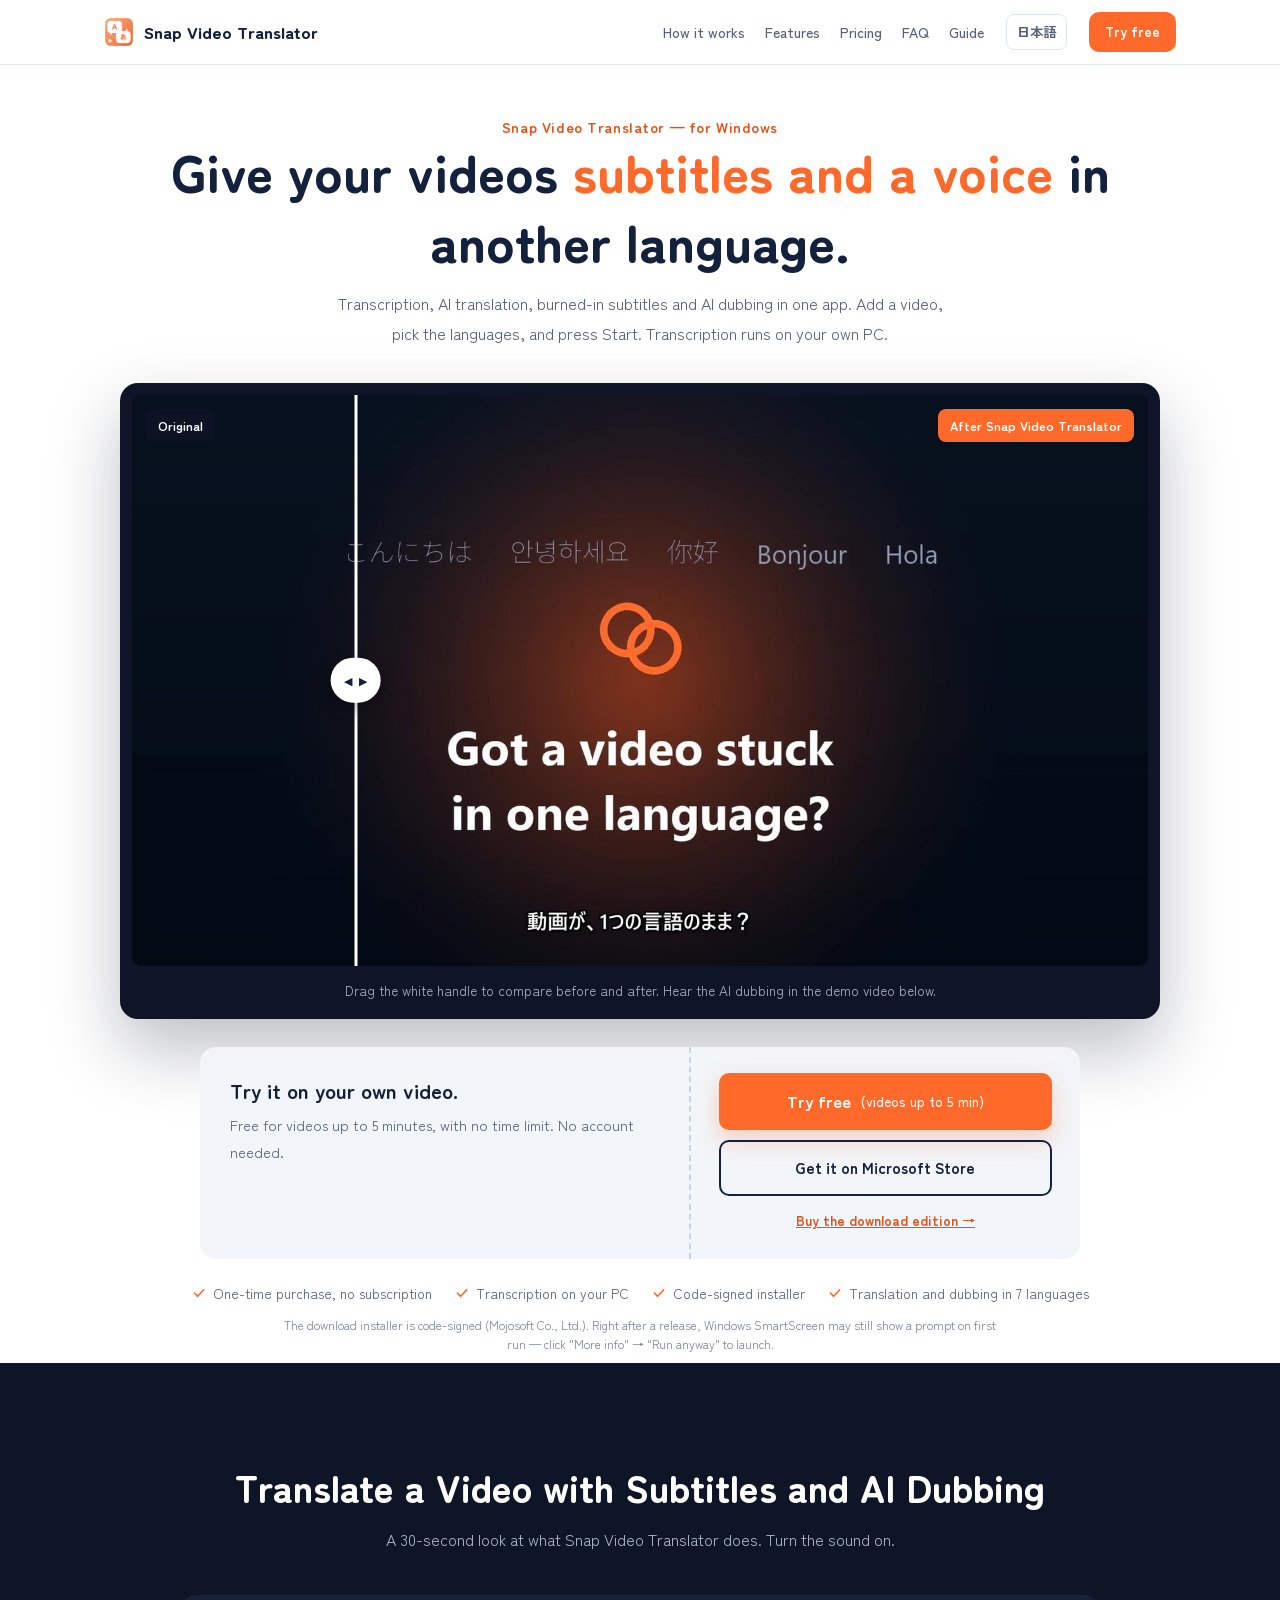
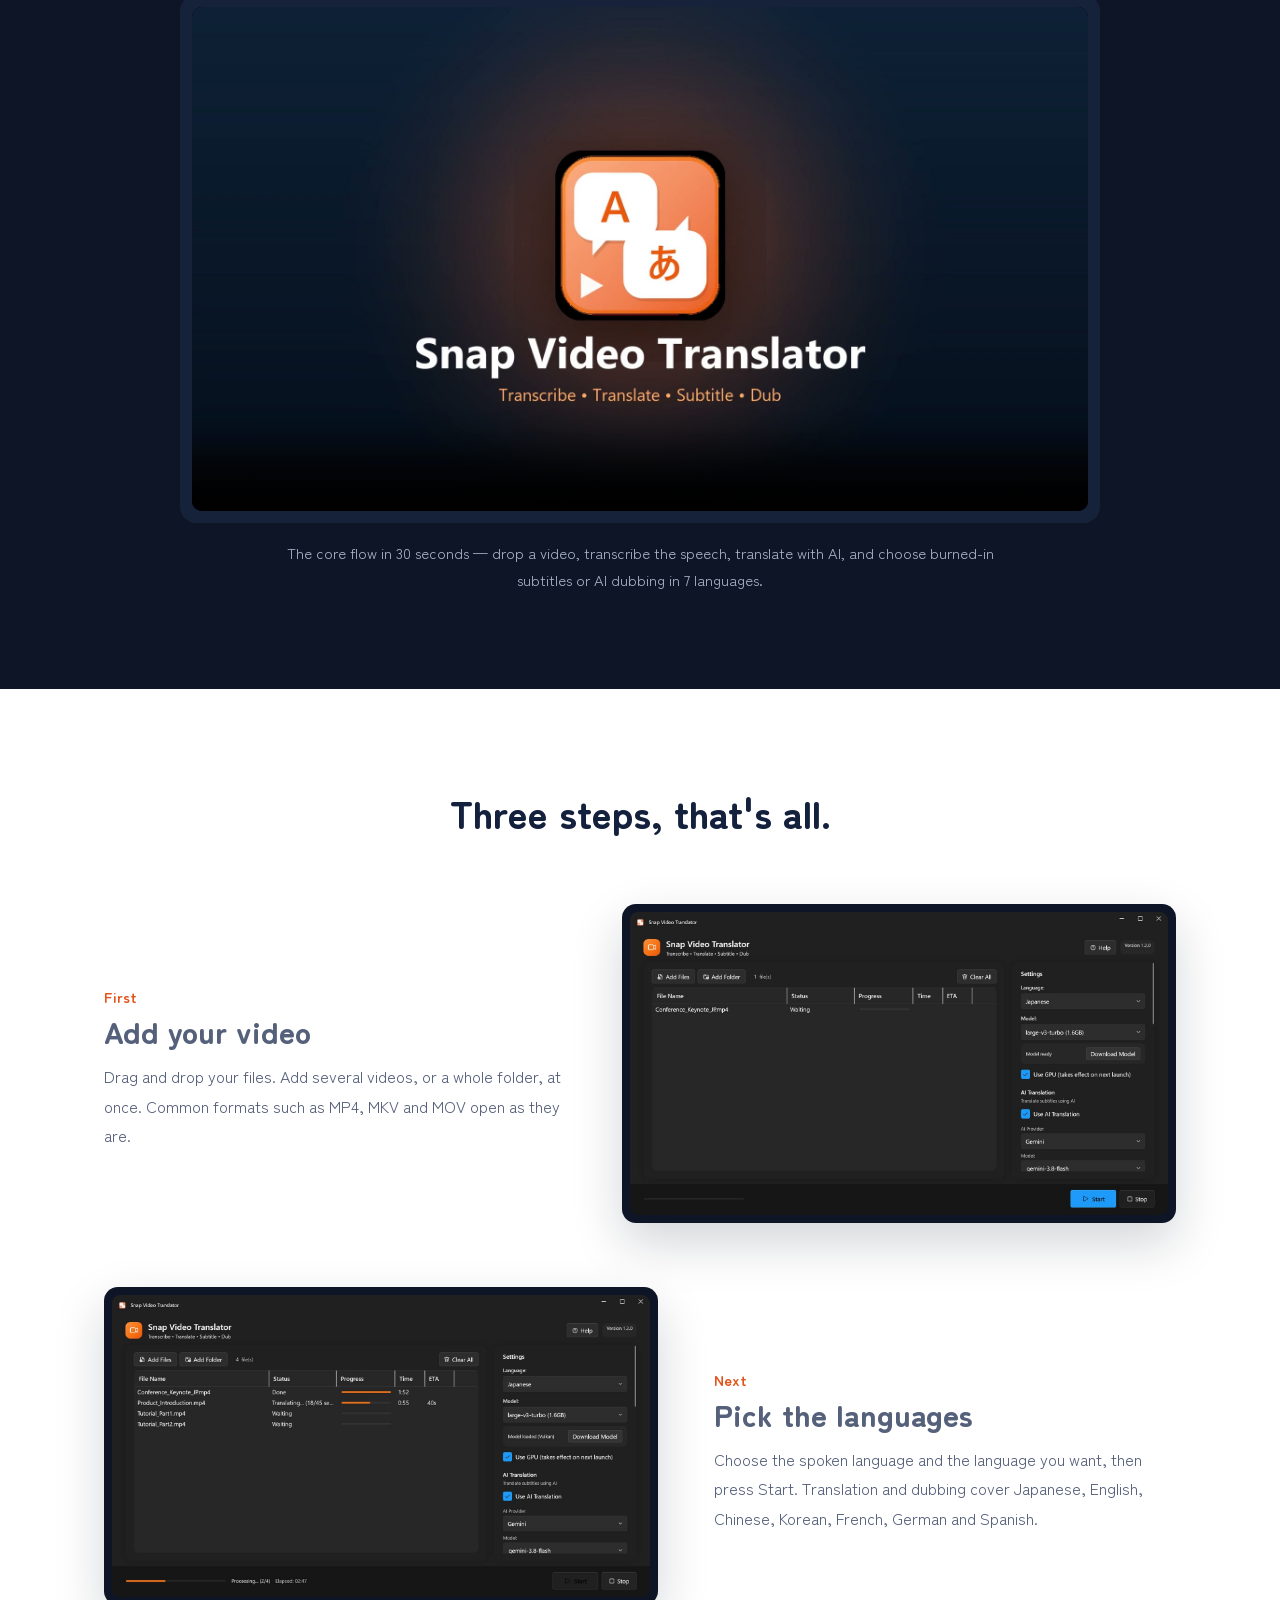
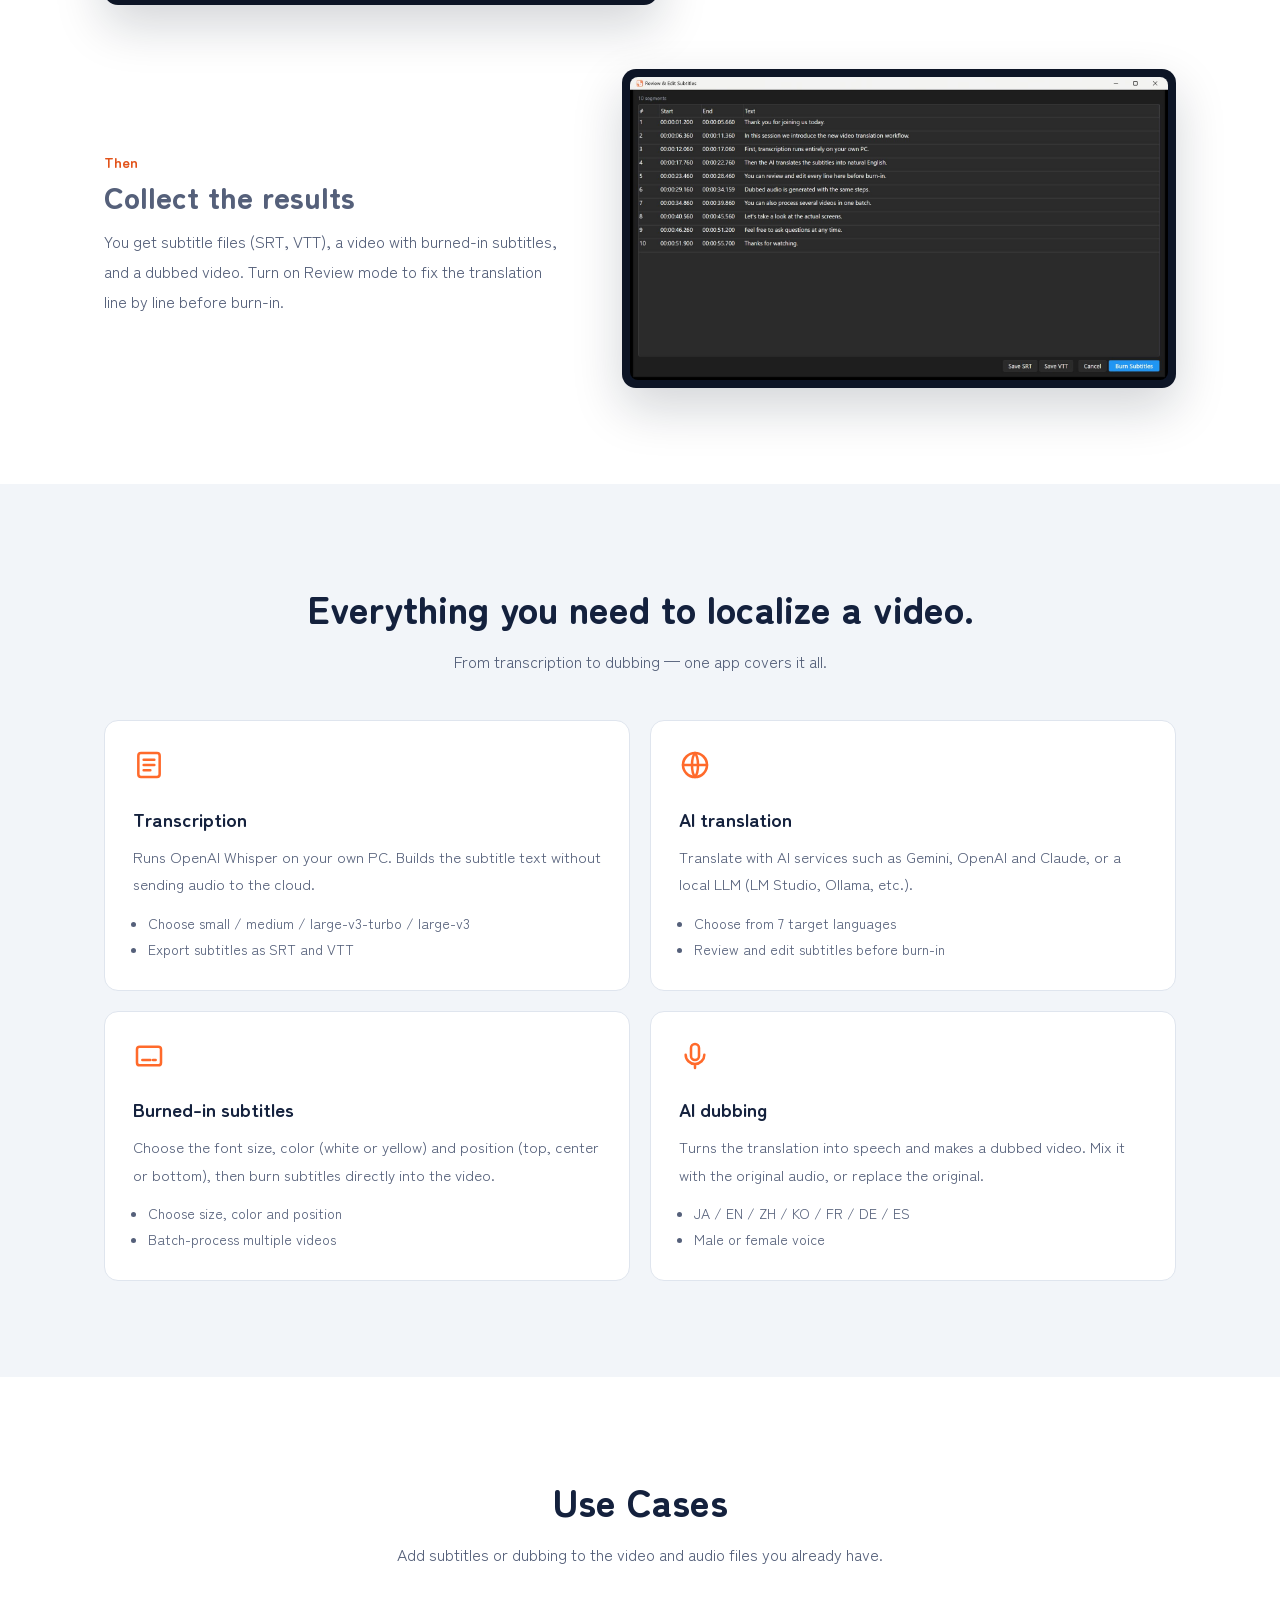
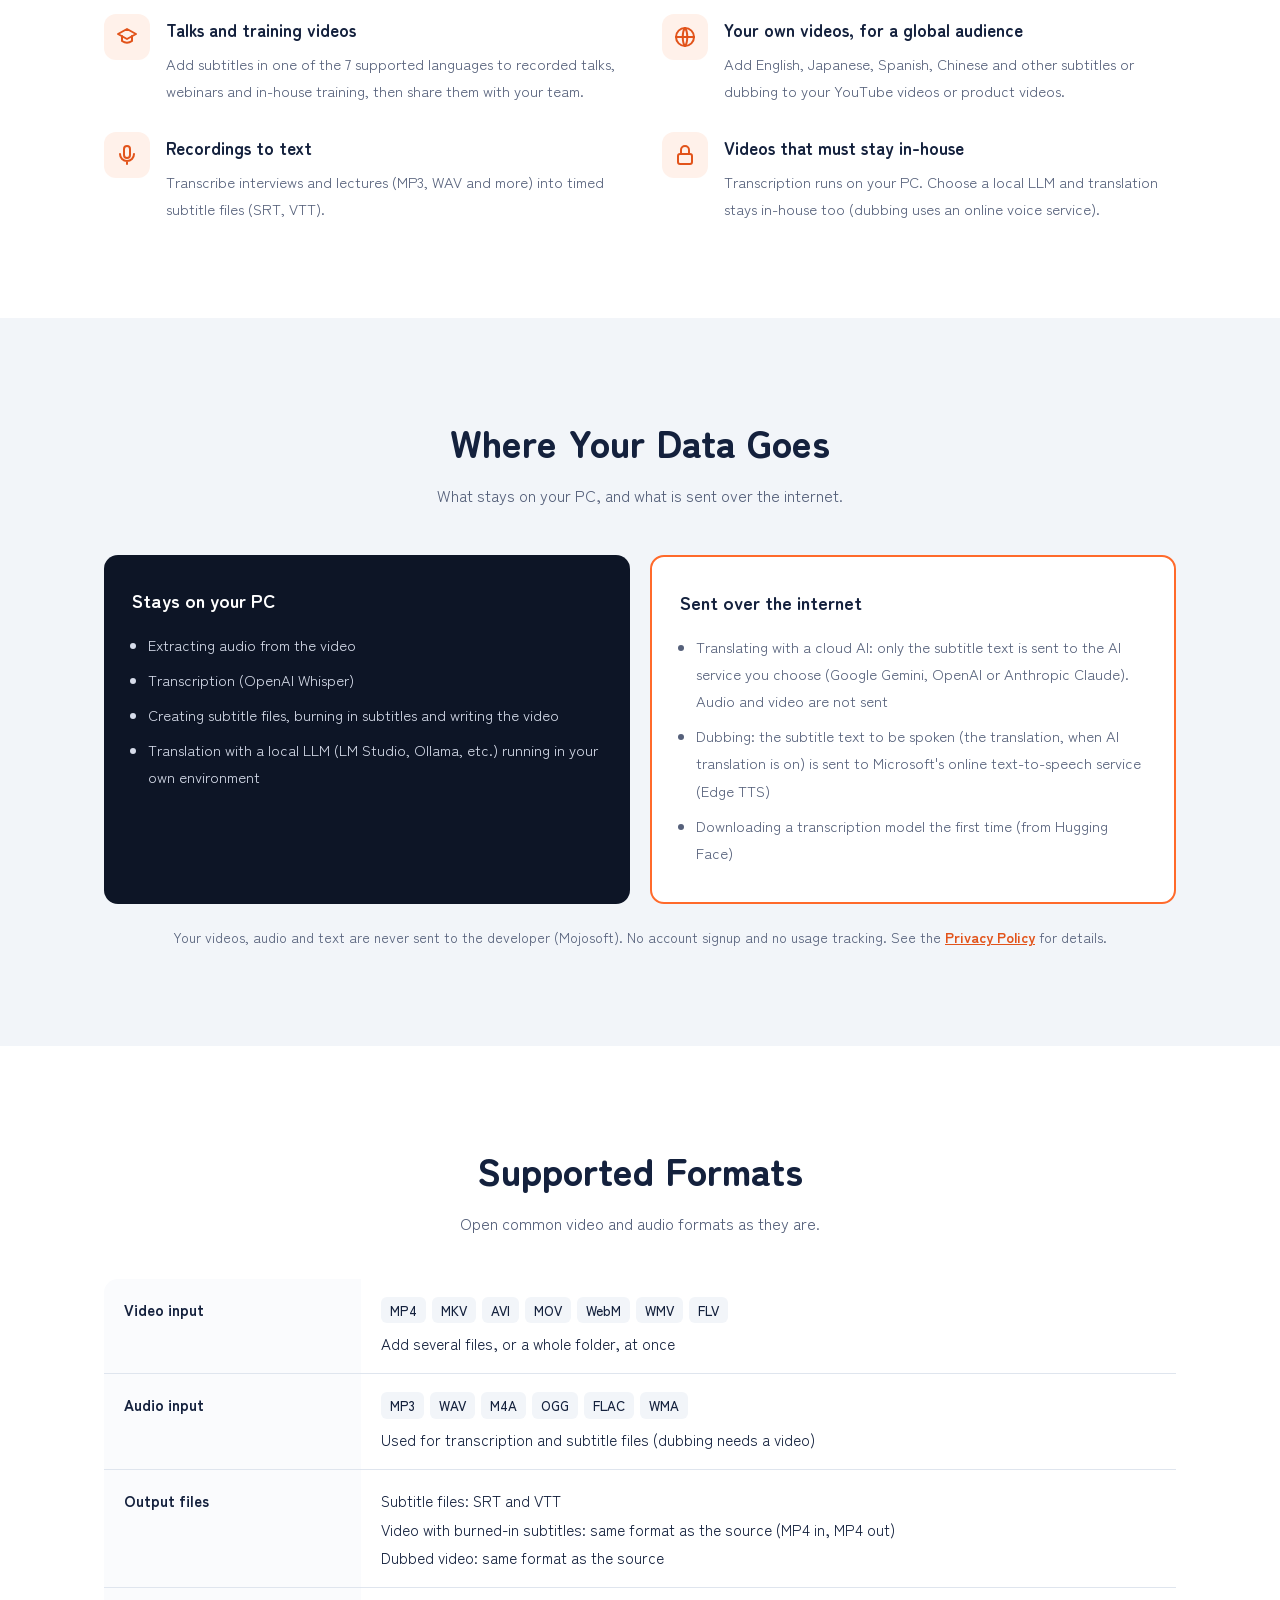
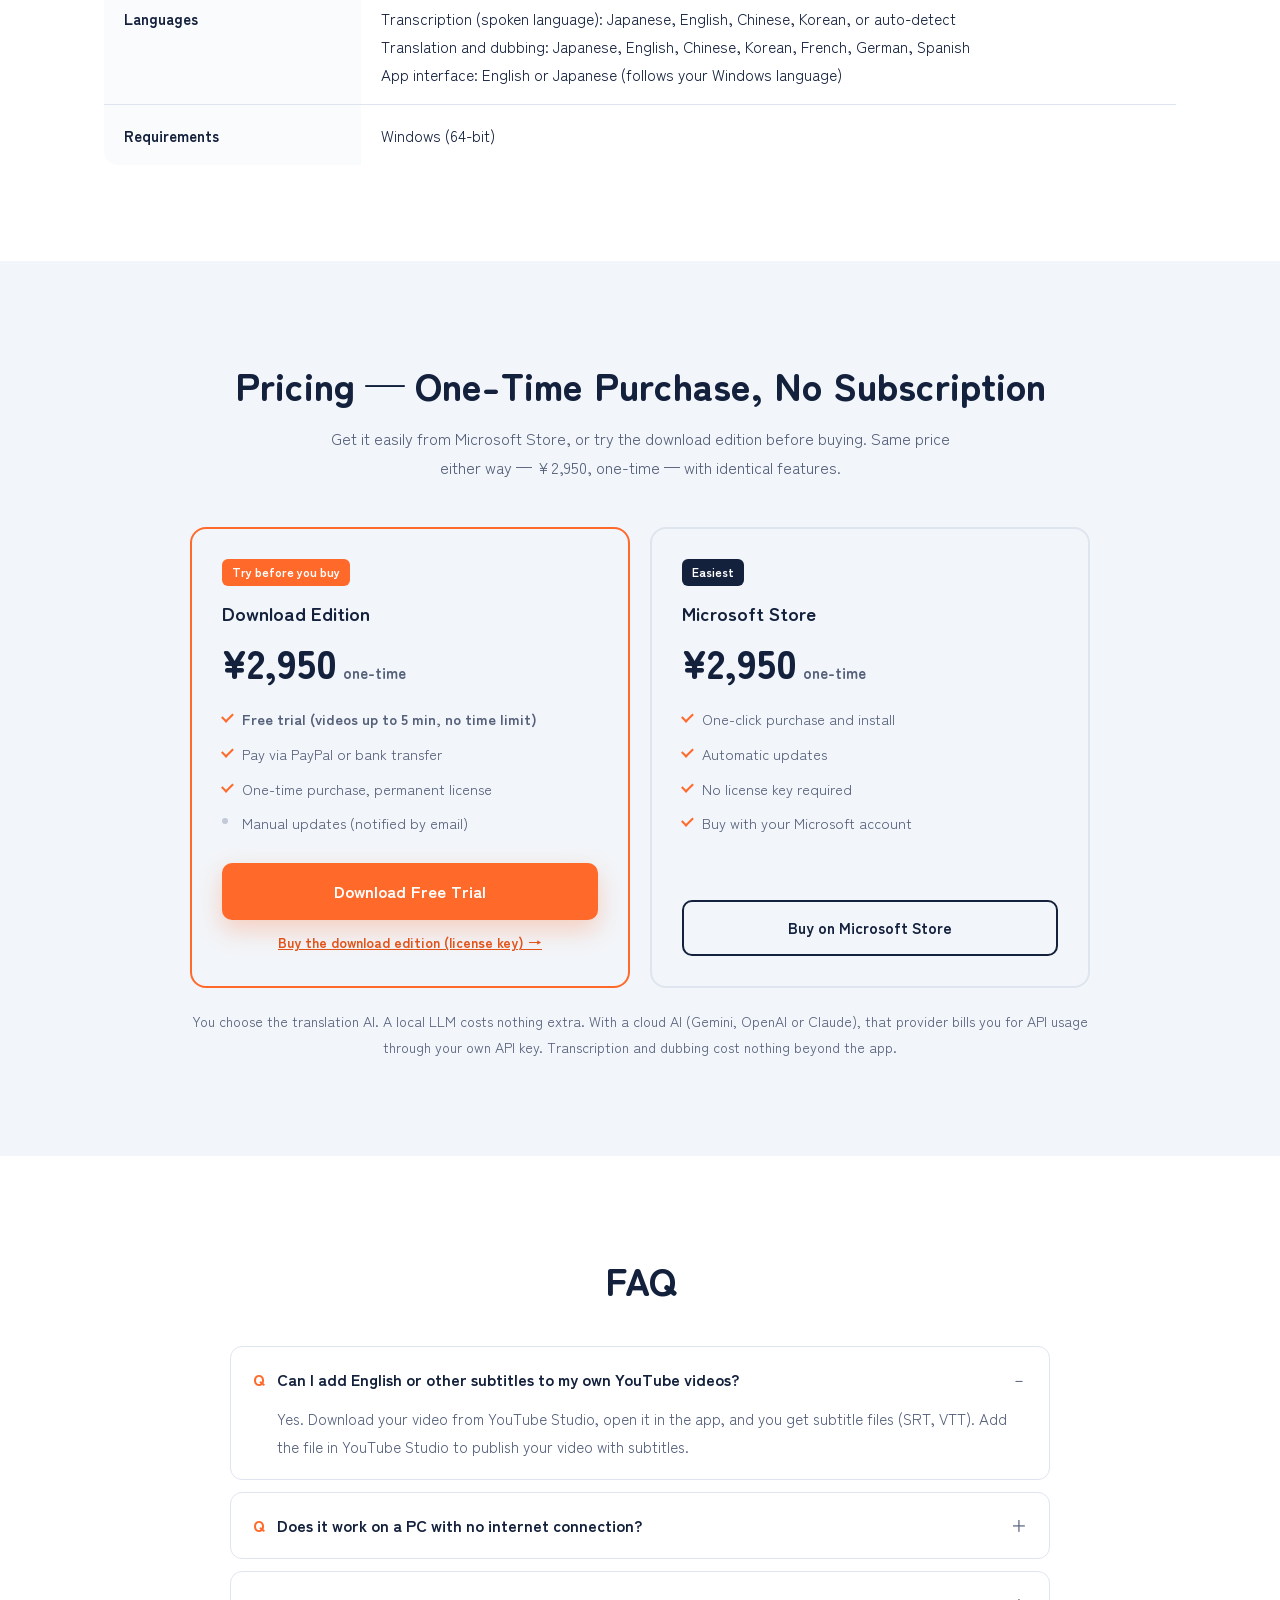
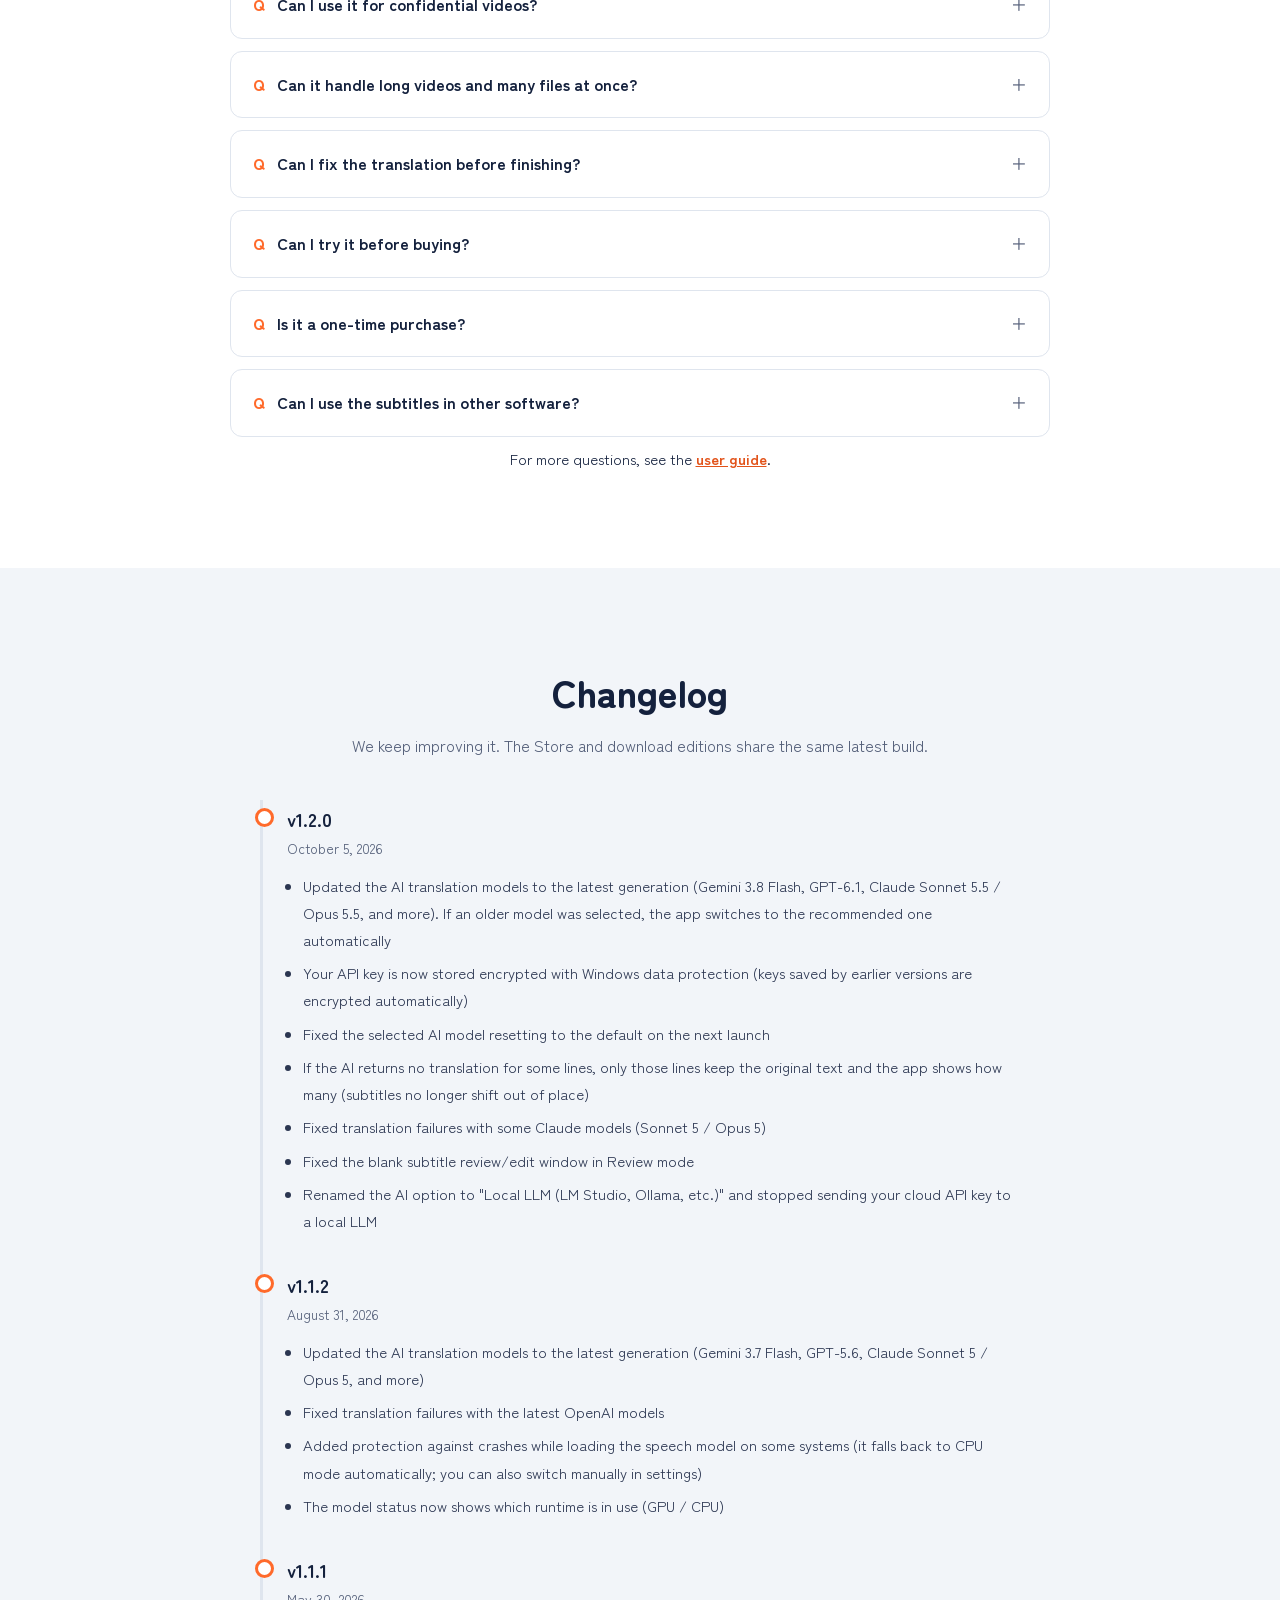
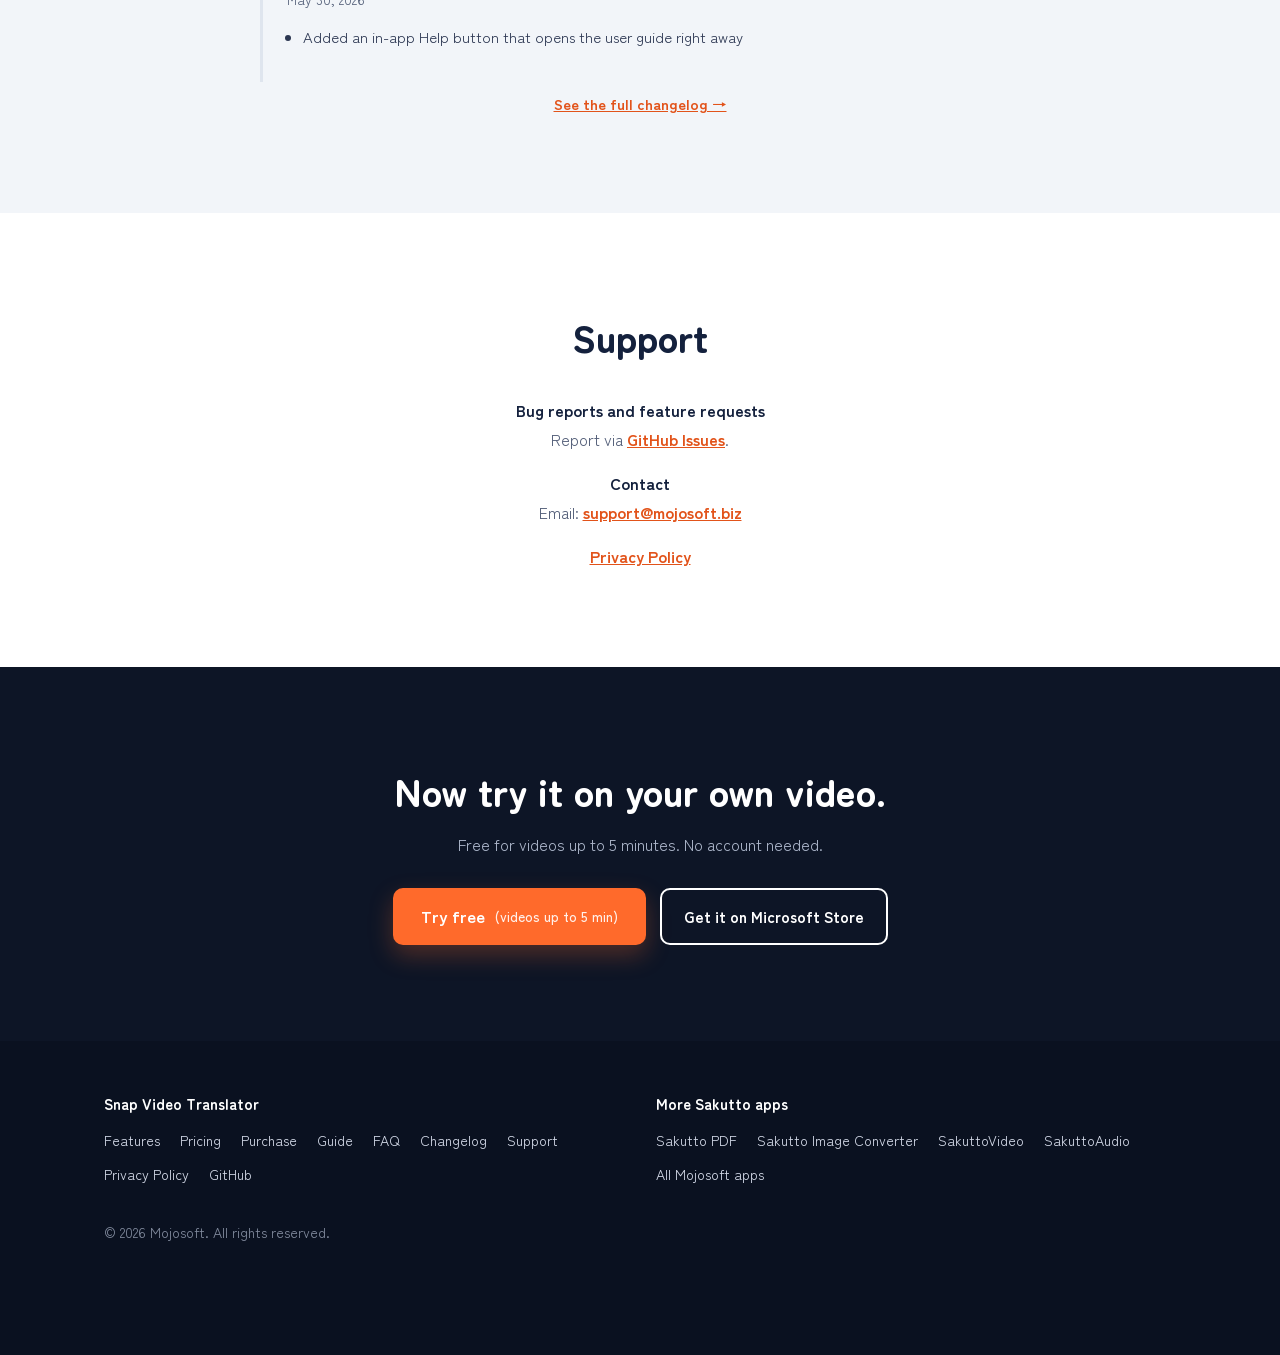
==== commit 1ae885e2: "design(lp): トップと更新履歴を新デザインに、よくある質問を「できること」の 8 問に - 明るい配色＋丸ゴシックを土台に、翻訳の前と後をつまみで見比べる画面を最初に置く。   画面写真とデ" ====
--- a/en/index.html
+++ b/en/index.html
@@ -1,5 +1,5 @@
 <!DOCTYPE html>
-<html lang="en" class="lang-en">
+<html lang="en">
 <head>
 <meta charset="UTF-8">
 <meta name="viewport" content="width=device-width, initial-scale=1.0">
@@ -8,154 +8,30 @@
 <link rel="icon" type="image/x-icon" href="../favicon.ico">
 <link rel="icon" type="image/png" sizes="32x32" href="../favicon-32.png">
 <link rel="apple-touch-icon" href="../apple-touch-icon.png">
-<style>
-*{margin:0;padding:0;box-sizing:border-box}
-:root{--primary:#F97316;--primary-dark:#EA580C;--accent:#FB923C;--bg:#FFF7ED;--card:#FFFFFF;--text:#1E293B;--muted:#64748B;--border:#FED7AA;--radius:12px}
-body{font-family:"Segoe UI","Meiryo","Hiragino Sans",sans-serif;background:var(--bg);color:var(--text);line-height:1.7}
-a{color:var(--primary);text-decoration:none}
-a:hover{text-decoration:underline}
-
-/* Language toggle */
-.lang-toggle{position:fixed;top:16px;right:16px;z-index:1000;background:rgba(255,255,255,.92);border:1px solid var(--border);border-radius:999px;padding:6px 16px;font-size:.85rem;font-weight:600;cursor:pointer;box-shadow:0 2px 12px rgba(0,0,0,.1);transition:background .2s}
-.lang-toggle:hover{background:#fff;box-shadow:0 4px 16px rgba(0,0,0,.15)}
-[data-lang="ja"] .en,[data-lang="en"] .ja{display:none!important}
-
-/* Hero */
-.hero{background:linear-gradient(135deg,#9A3412 0%,#EA580C 45%,#FB923C 100%);color:#fff;padding:80px 24px 64px;text-align:center;position:relative;overflow:hidden}
-.hero::after{content:"";position:absolute;bottom:-2px;left:0;right:0;height:48px;background:var(--bg);clip-path:ellipse(55% 100% at 50% 100%)}
-.hero-title{display:flex;align-items:center;justify-content:center;gap:16px;margin-bottom:8px}
-.hero-title img{width:64px;height:64px;border-radius:16px;filter:drop-shadow(0 4px 12px rgba(0,0,0,.25))}
-.hero h1{font-size:2.6rem;font-weight:800;letter-spacing:-.02em;margin:0}
-.hero .subtitle{font-size:1.15rem;opacity:.92;margin-bottom:32px;font-weight:400}
-.hero .tagline{display:inline-block;background:rgba(255,255,255,.18);border-radius:999px;padding:6px 20px;font-size:.9rem;margin-bottom:24px;backdrop-filter:blur(4px)}
-.hero .formats{display:flex;gap:8px;justify-content:center;flex-wrap:wrap;margin-bottom:32px}
-.hero .format-badge{background:rgba(255,255,255,.2);border:1px solid rgba(255,255,255,.3);border-radius:8px;padding:4px 14px;font-size:.82rem;font-weight:600;backdrop-filter:blur(4px)}
-.cta-group{display:flex;gap:14px;justify-content:center;flex-wrap:wrap}
-.btn{display:inline-flex;align-items:center;gap:8px;padding:14px 32px;border-radius:999px;font-size:1rem;font-weight:600;transition:transform .15s,box-shadow .15s;cursor:pointer;border:none}
-.btn-primary{background:#fff;color:var(--primary-dark)}
-.btn-primary:hover{transform:translateY(-2px);box-shadow:0 8px 24px rgba(0,0,0,.18);text-decoration:none}
-.btn-secondary{background:rgba(255,255,255,.92);color:var(--primary-dark)}
-.btn-secondary:hover{background:#fff;transform:translateY(-2px);box-shadow:0 8px 24px rgba(0,0,0,.18);text-decoration:none}
-.btn-outline{background:transparent;color:#fff;border:2px solid rgba(255,255,255,.5)}
-.btn-outline:hover{background:rgba(255,255,255,.12);text-decoration:none}
-.trial-note{margin-top:16px;font-size:.85rem;opacity:.92;color:#FFEDD5;font-weight:500}
-.smartscreen-note{margin-top:6px;font-size:.72rem;opacity:.72;color:#FFEDD5;max-width:640px;margin-left:auto;margin-right:auto;line-height:1.55}
-
-/* Pricing */
-.pricing-section{background:#fff}
-.pricing-grid{display:grid;grid-template-columns:repeat(2,1fr);gap:24px;max-width:880px;margin:0 auto}
-.pricing-card-lp{background:var(--card);border:1px solid var(--border);border-radius:var(--radius);padding:32px 28px;position:relative;transition:transform .2s,box-shadow .2s}
-.pricing-card-lp:hover{transform:translateY(-4px);box-shadow:0 16px 48px rgba(249,115,22,.16)}
-.pricing-card-lp.featured{border:2px solid var(--primary);box-shadow:0 8px 32px rgba(249,115,22,.18)}
-.pricing-card-lp.featured::before{content:"おすすめ";position:absolute;top:-12px;right:20px;background:var(--primary);color:#fff;font-size:.75rem;font-weight:700;padding:4px 12px;border-radius:999px}
-[data-lang="en"] .pricing-card-lp.featured::before{content:"Recommended"}
-.pricing-card-lp h3{font-size:1.4rem;font-weight:800;margin-bottom:8px;display:flex;align-items:center;gap:10px}
-.pricing-card-lp .pricing-badge{font-size:.78rem;font-weight:600;padding:4px 10px;border-radius:999px;background:#FFEDD5;color:#C2410C}
-.pricing-card-lp.featured .pricing-badge{background:var(--primary);color:#fff}
-.pricing-card-lp .pricing-price-lp{font-size:2.4rem;font-weight:900;letter-spacing:-.03em;margin-bottom:4px;color:var(--text)}
-.pricing-card-lp .pricing-price-lp .currency{font-size:1rem;font-weight:600;vertical-align:super;margin-right:2px;color:var(--muted)}
-.pricing-card-lp .pricing-price-lp .unit{font-size:.85rem;font-weight:400;color:var(--muted)}
-.pricing-card-lp .pricing-tagline{color:var(--muted);font-size:.95rem;margin-bottom:20px;line-height:1.6}
-.pricing-card-lp ul{list-style:none;margin-bottom:24px;display:flex;flex-direction:column;gap:10px}
-.pricing-card-lp ul li{display:flex;gap:10px;align-items:flex-start;font-size:.92rem;color:var(--text);line-height:1.55}
-.pricing-card-lp ul li::before{content:'✓';color:#10B981;font-weight:700;flex-shrink:0;margin-top:1px}
-.pricing-card-lp ul li.con::before{content:'△';color:#F59E0B}
-.pricing-cta{display:flex;align-items:center;justify-content:center;gap:8px;width:100%;padding:14px 20px;border-radius:999px;font-size:.95rem;font-weight:700;text-decoration:none;transition:all .15s;border:none;cursor:pointer;box-sizing:border-box}
-.pricing-cta.cta-store{background:linear-gradient(135deg,#0078D4,#00BCF2);color:#fff}
-.pricing-cta.cta-store:hover{background:linear-gradient(135deg,#006CBD,#00A8D8);transform:translateY(-2px);box-shadow:0 8px 24px rgba(0,120,212,.3);text-decoration:none;color:#fff}
-.pricing-cta.cta-dl{background:var(--primary);color:#fff}
-.pricing-cta.cta-dl:hover{background:var(--primary-dark);transform:translateY(-2px);box-shadow:0 8px 24px rgba(249,115,22,.3);text-decoration:none;color:#fff}
-.pricing-cta-secondary{display:block;text-align:center;margin-top:10px;font-size:.82rem;color:var(--muted)}
-.pricing-note{text-align:center;color:var(--muted);font-size:.85rem;margin-top:32px;max-width:640px;margin-left:auto;margin-right:auto;line-height:1.7}
-@media(max-width:700px){
-  .pricing-grid{grid-template-columns:1fr}
-}
-
-/* Container */
-.container{max-width:960px;margin:0 auto;padding:0 24px}
-
-/* Section */
-.section{padding:64px 0}
-.section-title{font-size:1.6rem;font-weight:700;text-align:center;margin-bottom:12px}
-.section-desc{text-align:center;color:var(--muted);margin-bottom:48px;font-size:1.05rem}
-
-/* Feature cards */
-.feature-grid{display:grid;grid-template-columns:repeat(2,1fr);gap:28px}
-.feature-card{background:var(--card);border:1px solid var(--border);border-radius:var(--radius);padding:32px 28px;transition:transform .2s,box-shadow .2s}
-.feature-card:hover{transform:translateY(-4px);box-shadow:0 12px 40px rgba(249,115,22,.15)}
-.feature-card .feature-icon{font-size:2.4rem;margin-bottom:12px;display:block}
-.feature-card .feature-tag{display:inline-block;font-size:.75rem;font-weight:600;padding:3px 10px;border-radius:999px;margin-bottom:12px}
-.feature-tag.transcribe{background:#FFEDD5;color:#C2410C}
-.feature-tag.translate{background:#DBEAFE;color:#1D4ED8}
-.feature-tag.subtitle{background:#D1FAE5;color:#047857}
-.feature-tag.dub{background:#EDE9FE;color:#6D28D9}
-.feature-card h3{font-size:1.2rem;margin-bottom:8px;font-weight:700}
-.feature-card p{font-size:.92rem;color:var(--muted);line-height:1.7}
-.feature-card ul{margin-top:10px;padding-left:18px;font-size:.88rem;color:var(--muted)}
-.feature-card ul li{margin-bottom:4px}
-
-/* Screenshot */
-.shot{max-width:880px;margin:0 auto}
-.shot img{width:100%;border-radius:var(--radius);box-shadow:0 12px 48px rgba(0,0,0,.16);border:1px solid var(--border)}
-.shot .caption{text-align:center;color:var(--muted);font-size:.9rem;margin-top:16px}
-
-/* Demo video */
-.video-section{background:#fff}
-.video-wrap{max-width:880px;margin:0 auto}
-.video-wrap video{width:100%;aspect-ratio:16/9;border-radius:var(--radius);box-shadow:0 12px 48px rgba(0,0,0,.2);border:1px solid var(--border);background:#000;display:block;object-fit:cover}
-.video-caption{text-align:center;color:var(--muted);font-size:.92rem;margin-top:20px;line-height:1.7}
-.video-caption strong{color:var(--text)}
-.video-timeline{display:flex;gap:8px;justify-content:center;flex-wrap:wrap;margin-top:14px;font-size:.82rem}
-.video-timeline span{background:#FFF7ED;border:1px solid var(--border);border-radius:999px;padding:4px 14px;color:var(--primary-dark);font-weight:600}
-
-/* Points */
-.points{display:grid;grid-template-columns:repeat(auto-fit,minmax(260px,1fr));gap:24px;margin-top:40px}
-.point{display:flex;gap:16px;align-items:flex-start}
-.point-icon{flex-shrink:0;width:48px;height:48px;border-radius:12px;background:linear-gradient(135deg,#FED7AA,#FFF7ED);display:flex;align-items:center;justify-content:center;font-size:1.4rem}
-.point h3{font-size:1rem;margin-bottom:4px}
-.point p{font-size:.9rem;color:var(--muted)}
-
-/* Steps */
-.steps{display:grid;grid-template-columns:repeat(auto-fit,minmax(240px,1fr));gap:28px;counter-reset:step}
-.step{background:var(--card);border:1px solid var(--border);border-radius:var(--radius);padding:28px 24px;position:relative}
-.step::before{counter-increment:step;content:counter(step);position:absolute;top:-14px;left:20px;width:32px;height:32px;border-radius:50%;background:var(--primary);color:#fff;font-weight:700;font-size:.9rem;display:flex;align-items:center;justify-content:center}
-.step h3{margin-top:8px;font-size:1rem;margin-bottom:6px}
-.step p{font-size:.9rem;color:var(--muted)}
-
-/* Footer */
-footer{background:#1E293B;color:#CBD5E1;padding:40px 24px;text-align:center;font-size:.88rem}
-footer a{color:#FDBA74}
-footer .footer-links{margin-bottom:16px;display:flex;gap:24px;justify-content:center;flex-wrap:wrap}
-footer .copyright{opacity:.7;margin-top:8px}
-
-/* Responsive */
-@media(max-width:700px){
-  .hero h1{font-size:2rem}
-  .hero .subtitle{font-size:1rem}
-  .feature-grid{grid-template-columns:1fr}
-  .section{padding:48px 0}
-}
-</style>
-  <link rel="canonical" href="https://mojosoftjp.github.io/sakutto-videotranslator/en/">
-  <link rel="alternate" href="https://mojosoftjp.github.io/sakutto-videotranslator/" hreflang="ja">
-  <link rel="alternate" href="https://mojosoftjp.github.io/sakutto-videotranslator/en/" hreflang="en">
-  <link rel="alternate" href="https://mojosoftjp.github.io/sakutto-videotranslator/" hreflang="x-default">
-  <meta name="robots" content="index, follow, max-image-preview:large">
-  <meta property="og:title" content="Snap Video Translator | AI Subtitles, Translation &amp; Dubbing">
-  <meta property="og:description" content="Add subtitles or AI dubbing in 7 languages to your video files on Windows. Transcription runs on your PC. One-time purchase; the download edition is free to try on videos up to 5 minutes.">
-  <meta property="og:url" content="https://mojosoftjp.github.io/sakutto-videotranslator/en/">
-  <meta property="og:type" content="website">
-  <meta property="og:site_name" content="Mojosoft">
-  <meta property="og:locale" content="en_US">
-  <meta name="twitter:title" content="Snap Video Translator | AI Subtitles, Translation &amp; Dubbing">
-  <meta name="twitter:description" content="Add subtitles or AI dubbing in 7 languages to your video files on Windows. Transcription runs on your PC. One-time purchase; the download edition is free to try on videos up to 5 minutes.">
-  <meta property="og:image" content="https://mojosoftjp.github.io/sakutto-videotranslator/en-main.png">
-  <meta name="twitter:image" content="https://mojosoftjp.github.io/sakutto-videotranslator/en-main.png">
-  <meta property="og:image:alt" content="Snap Video Translator | AI Subtitles, Translation &amp; Dubbing">
-  <meta name="twitter:image:alt" content="Snap Video Translator | AI Subtitles, Translation &amp; Dubbing">
-  <meta property="og:image:width" content="1800">
-  <meta property="og:image:height" content="1170">
-  <meta name="twitter:card" content="summary_large_image">
+<link rel="canonical" href="https://mojosoftjp.github.io/sakutto-videotranslator/en/">
+<link rel="alternate" href="https://mojosoftjp.github.io/sakutto-videotranslator/" hreflang="ja">
+<link rel="alternate" href="https://mojosoftjp.github.io/sakutto-videotranslator/en/" hreflang="en">
+<link rel="alternate" href="https://mojosoftjp.github.io/sakutto-videotranslator/" hreflang="x-default">
+<meta name="robots" content="index, follow, max-image-preview:large">
+<meta property="og:title" content="Snap Video Translator | AI Subtitles, Translation &amp; Dubbing">
+<meta property="og:description" content="Add subtitles or AI dubbing in 7 languages to your video files on Windows. Transcription runs on your PC. One-time purchase; the download edition is free to try on videos up to 5 minutes.">
+<meta property="og:url" content="https://mojosoftjp.github.io/sakutto-videotranslator/en/">
+<meta property="og:type" content="website">
+<meta property="og:site_name" content="Mojosoft">
+<meta property="og:locale" content="en_US">
+<meta name="twitter:title" content="Snap Video Translator | AI Subtitles, Translation &amp; Dubbing">
+<meta name="twitter:description" content="Add subtitles or AI dubbing in 7 languages to your video files on Windows. Transcription runs on your PC. One-time purchase; the download edition is free to try on videos up to 5 minutes.">
+<meta property="og:image" content="https://mojosoftjp.github.io/sakutto-videotranslator/shot-done-en.jpg">
+<meta name="twitter:image" content="https://mojosoftjp.github.io/sakutto-videotranslator/shot-done-en.jpg">
+<meta property="og:image:alt" content="Snap Video Translator with four videos converted">
+<meta name="twitter:image:alt" content="Snap Video Translator with four videos converted">
+<meta property="og:image:width" content="1600">
+<meta property="og:image:height" content="900">
+<meta name="twitter:card" content="summary_large_image">
+<link rel="preconnect" href="https://fonts.googleapis.com">
+<link rel="preconnect" href="https://fonts.gstatic.com" crossorigin>
+<link href="https://fonts.googleapis.com/css2?family=Zen+Kaku+Gothic+New:wght@400;500;700&family=Zen+Maru+Gothic:wght@700;900&display=swap" rel="stylesheet">
+<link rel="stylesheet" href="../style.css">
 <script type="application/ld+json">
 {
   "@context": "https://schema.org",
@@ -167,7 +43,7 @@
       "alternateName": "さくっと動画翻訳",
       "url": "https://mojosoftjp.github.io/sakutto-videotranslator/en/",
       "description": "Add subtitles or AI dubbing in 7 languages to your video files on Windows. Transcription runs on your PC. One-time purchase; the download edition is free to try on videos up to 5 minutes.",
-      "image": "https://mojosoftjp.github.io/sakutto-videotranslator/en-main.png",
+      "image": "https://mojosoftjp.github.io/sakutto-videotranslator/shot-done-en.jpg",
       "operatingSystem": "Windows",
       "applicationCategory": "MultimediaApplication",
       "inLanguage": "en",
@@ -223,533 +99,237 @@
 }
 </script>
 </head>
-<body data-lang="en">
-
-<!-- Mojosoft Header -->
-<nav style="position:fixed;top:0;left:0;right:0;z-index:9999;background:rgba(255,255,255,.85);backdrop-filter:saturate(180%) blur(20px);-webkit-backdrop-filter:saturate(180%) blur(20px);border-bottom:1px solid rgba(0,0,0,.06);height:44px;display:flex;align-items:center;justify-content:space-between;padding:0 24px;">
-  <a href="https://mojosoft.biz/" style="font-size:18px;font-weight:700;color:#1D1D1F;text-decoration:none;font-family:'Noto Sans JP',sans-serif;">Mojosoft</a>
-  <a href="../help.html?lang=en" style="font-size:14px;font-weight:600;color:var(--primary-dark);text-decoration:none;font-family:'Noto Sans JP',sans-serif;margin-right:96px;"><span class="en">Guide</span></a>
-</nav>
-<div style="height:44px;"></div>
-
-<!-- Language toggle -->
-<button class="lang-toggle" onclick="toggleLang()">
-  <span class="en">日本語</span>
-</button>
-
-<!-- Hero -->
-<header class="hero">
-  <div class="en"><div class="tagline">Video Translation Tool for Windows</div></div>
-  <div class="hero-title">
-    <img src="../logo.png" alt="Snap Video Translator icon">
-    <h1><span class="en">Snap Video Translator</span></h1>
-  </div>
-  <p class="subtitle">
-    <span class="en">Transcribe → Translate → Burn-in Subtitles or AI Dub<br>Everything you need to localize a video, in one app.</span>
-  </p>
-  <div class="formats">
-    <span class="format-badge">日本語</span>
-    <span class="format-badge">English</span>
-    <span class="format-badge">中文</span>
-    <span class="format-badge">한국어</span>
-    <span class="format-badge">Français</span>
-    <span class="format-badge">Deutsch</span>
-    <span class="format-badge">Español</span>
-  </div>
-  <div class="cta-group">
-    <a href="https://apps.microsoft.com/detail/9N66P79HM5LB?cid=lp-index" class="btn btn-primary">
-      <svg width="20" height="20" viewBox="0 0 24 24" fill="none" stroke="currentColor" stroke-width="2"><rect x="3" y="3" width="8" height="8" rx="1"/><rect x="13" y="3" width="8" height="8" rx="1"/><rect x="3" y="13" width="8" height="8" rx="1"/><rect x="13" y="13" width="8" height="8" rx="1"/></svg>
-      <span class="en">Get on Microsoft Store</span>
-    </a>
-    <a href="https://mojosoft.biz/SakuttoVideoTranslator_Setup_1.2.0.exe" class="btn btn-secondary" download>
-      <svg width="20" height="20" viewBox="0 0 24 24" fill="none" stroke="currentColor" stroke-width="2" stroke-linecap="round" stroke-linejoin="round"><path d="M21 15v4a2 2 0 0 1-2 2H5a2 2 0 0 1-2-2v-4"/><polyline points="7 10 12 15 17 10"/><line x1="12" y1="15" x2="12" y2="3"/></svg>
-      <span class="en">Free Trial (up to 5 min)</span>
-    </a>
-    <a href="../purchase.html?lang=en" class="btn btn-outline">
-      <span class="en">Buy Download Edition</span>
-    </a>
-  </div>
-  <p class="trial-note">
-    <span class="en">Trial limited to 5 min per video. Buy the full edition for ¥2,950 (download) or via Microsoft Store.</span>
-  </p>
-  <p class="smartscreen-note">
-    <span class="en">Note: The download installer is code-signed (Mojosoft Co., Ltd.). Right after a release, Windows SmartScreen may still show a prompt on first run — click "More info" → "Run anyway" to launch.</span>
-  </p>
-</header>
-
-<!-- Demo video -->
-<section class="section video-section">
-  <div class="container">
-    <h2 class="section-title">Translate a Video with Subtitles and AI Dubbing</h2>
-    <p class="section-desc">
-      <span class="en">A 30-second look at what Snap Video Translator does.</span>
-    </p>
-    <div class="video-wrap">
-      <video class="en" controls playsinline preload="metadata" poster="../poster_en.jpg">
-        <source src="../snap_video_translator_promo.mp4" type="video/mp4">
-        Your browser does not support the video tag.
-      </video>
-
-      <div class="en">
-        <p class="video-caption">
-          A 30-second product video showing the core flow — drop a video, transcribe the speech, translate with AI, and choose burn-in subtitles or AI dubbing in 7 languages.
-        </p>
-      </div>
+<body>
+
+<header class="site-header"><div class="wrap">
+  <a class="brand" href="./"><img src="../logo.png" alt="" width="30" height="30">Snap Video Translator</a>
+  <nav class="site-nav" aria-label="On this page">
+    <a href="#how">How it works</a><a href="#features">Features</a><a href="#pricing">Pricing</a><a href="#faq">FAQ</a><a href="../help.html?lang=en">Guide</a>
+  </nav>
+  <a class="lang" href="../" hreflang="ja" lang="ja">日本語</a>
+  <a class="btn btn-main btn-sm" href="https://mojosoft.biz/SakuttoVideoTranslator_Setup_1.2.0.exe" download>Try free</a>
+</div></header>
+
+<main>
+<div class="hero"><div class="wrap">
+  <h1><span class="eyebrow">Snap Video Translator — for Windows</span>Give your videos <b>subtitles and a voice</b> in another language.</h1>
+  <p class="lede">Transcription, AI translation, burned-in subtitles and AI dubbing in one app. Add a video, pick the languages, and press Start. Transcription runs on your own PC.</p>
+
+  <div class="screen">
+    <div class="compare" id="compare">
+      <img src="../compare-before.jpg" alt="The original English video" width="1600" height="900">
+      <img class="after" src="../compare-after.jpg" alt="The same video with Japanese subtitles added by Snap Video Translator" width="1600" height="900">
+      <span class="lbl l">Original</span><span class="lbl r">After Snap Video Translator</span>
+      <div class="handle"></div>
+      <input type="range" min="0" max="100" value="22" aria-label="Position of the before and after comparison">
     </div>
-  </div>
-</section>
-
-<!-- Feature overview cards -->
-<section id="features" class="section">
-  <div class="container">
-    <h2 class="section-title"><span class="en">Everything You Need to Localize Video</span></h2>
-    <p class="section-desc"><span class="en">From transcription to dubbing — one app covers it all.</span></p>
-    <div class="feature-grid">
-      <!-- 1: Transcribe -->
-      <div class="feature-card">
-        <span class="feature-icon">&#x1F4DD;</span>
-        <span class="feature-tag transcribe"><span class="en">Transcribe</span></span>
-        <h3><span class="en">Accurate Transcription</span></h3>
-        <p><span class="en">Runs OpenAI Whisper on your own PC. Builds the subtitle source without sending audio to the cloud.</span></p>
-        <ul>
-          <li><span class="en">Choose small / medium / large-v3-turbo / large-v3</span></li>
-          <li><span class="en">Export subtitles as SRT / VTT</span></li>
-        </ul>
-      </div>
-      <!-- 2: Translate -->
-      <div class="feature-card">
-        <span class="feature-icon">&#x1F310;</span>
-        <span class="feature-tag translate"><span class="en">AI Translation</span></span>
-        <h3><span class="en">Natural AI Translation</span></h3>
-        <p><span class="en">Translate with AI services like Gemini, OpenAI, and Claude, or a local LLM (LM Studio, Ollama, etc.).</span></p>
-        <ul>
-          <li>Choose from 7 target languages</li>
-          <li><span class="en">Review and edit subtitles before burn-in</span></li>
-        </ul>
-      </div>
-      <!-- 3: Subtitle burn-in -->
-      <div class="feature-card">
-        <span class="feature-icon">&#x1F3AC;</span>
-        <span class="feature-tag subtitle"><span class="en">Subtitle Burn-in</span></span>
-        <h3><span class="en">Burn Subtitles into Video</span></h3>
-        <p>Choose the font size, color (white or yellow) and position (top, center or bottom), then burn subtitles directly into the video.</p>
-        <ul>
-          <li>Choose size, color and position</li>
-          <li><span class="en">Batch-process multiple videos</span></li>
-        </ul>
-      </div>
-      <!-- 4: AI dubbing -->
-      <div class="feature-card">
-        <span class="feature-icon">&#x1F399;&#xFE0F;</span>
-        <span class="feature-tag dub"><span class="en">AI Dubbing</span></span>
-        <h3><span class="en">AI Dubbing in 7 Languages</span></h3>
-        <p><span class="en">Turns the translation into speech and generates a dubbed video. Mix with or replace the original audio.</span></p>
-        <ul>
-          <li><span class="en">JA / EN / ZH / KO / FR / DE / ES</span></li>
-          <li><span class="en">Male or female voice</span></li>
-        </ul>
-      </div>
+    <p class="hint">Drag the white handle to compare before and after. Hear the AI dubbing in the demo video below.</p>
+  </div>
+
+  <div class="ticket">
+    <div class="l"><b>Try it on your own video.</b><p>Free for videos up to 5 minutes, with no time limit. No account needed.</p></div>
+    <div class="r">
+      <a class="btn btn-main" href="https://mojosoft.biz/SakuttoVideoTranslator_Setup_1.2.0.exe" download>Try free<small>(videos up to 5 min)</small></a>
+      <a class="btn btn-line" href="https://apps.microsoft.com/detail/9N66P79HM5LB?cid=lp-index">Get it on Microsoft Store</a>
+      <a class="buy link" href="../purchase.html?lang=en">Buy the download edition →</a>
     </div>
   </div>
-</section>
-
-<!-- Use cases (W4) -->
-<section id="use-cases" class="section" style="background:#fff">
-  <div class="container">
-    <h2 class="section-title">Use Cases</h2>
-    <p class="section-desc">Add subtitles or dubbing to the video and audio files you already have.</p>
-    <div class="points" style="margin-top:0;grid-template-columns:repeat(auto-fit,minmax(min(360px,100%),1fr))">
-      <div class="point">
-        <div class="point-icon">&#x1F393;</div>
-        <div>
-          <h3>Talks and training videos</h3>
-          <p>Add subtitles in one of the 7 supported languages to recorded talks, webinars and in-house training, then share them with your team.</p>
-        </div>
-      </div>
-      <div class="point">
-        <div class="point-icon">&#x1F30F;</div>
-        <div>
-          <h3>Your own videos, for a global audience</h3>
-          <p>Add English, Japanese, Spanish, Chinese and other subtitles or dubbing to your YouTube videos or product videos.</p>
-        </div>
-      </div>
-      <div class="point">
-        <div class="point-icon">&#x1F399;&#xFE0F;</div>
-        <div>
-          <h3>Recordings to text</h3>
-          <p>Transcribe interviews and lectures (MP3, WAV and more) into timed subtitle files (SRT, VTT).</p>
-        </div>
-      </div>
-      <div class="point">
-        <div class="point-icon">&#x1F512;</div>
-        <div>
-          <h3>Videos that must stay in-house</h3>
-          <p>Transcription runs on your PC. Choose a local LLM and translation stays in-house too (dubbing uses an online voice service).</p>
-        </div>
-      </div>
+  <div class="assure">
+    <span><svg viewBox="0 0 24 24"><path d="M5 12l5 5 9-10"/></svg>One-time purchase, no subscription</span>
+    <span><svg viewBox="0 0 24 24"><path d="M5 12l5 5 9-10"/></svg>Transcription on your PC</span>
+    <span><svg viewBox="0 0 24 24"><path d="M5 12l5 5 9-10"/></svg>Code-signed installer</span>
+    <span><svg viewBox="0 0 24 24"><path d="M5 12l5 5 9-10"/></svg>Translation and dubbing in 7 languages</span>
+  </div>
+  <p class="smallnote">The download installer is code-signed (Mojosoft Co., Ltd.). Right after a release, Windows SmartScreen may still show a prompt on first run — click "More info" → "Run anyway" to launch.</p>
+</div></div>
+
+<section class="band on-dark" aria-labelledby="h-demo"><div class="wrap center">
+  <h2 class="h2" id="h-demo">Translate a Video with Subtitles and AI Dubbing</h2>
+  <p class="sub">A 30-second look at what Snap Video Translator does. Turn the sound on.</p>
+  <div class="video">
+    <video controls playsinline preload="metadata" poster="../poster_en.jpg">
+      <source src="../snap_video_translator_promo.mp4" type="video/mp4">
+      Your browser does not support the video tag.
+    </video>
+  </div>
+  <p class="caption">The core flow in 30 seconds — drop a video, transcribe the speech, translate with AI, and choose burned-in subtitles or AI dubbing in 7 languages.</p>
+</div></section>
+
+<section id="how"><div class="wrap">
+  <h2 class="h2 center">Three steps, that's all.</h2>
+  <div class="row">
+    <div class="txt"><p class="verb"><small>First</small>Add your video</p><p>Drag and drop your files. Add several videos, or a whole folder, at once. Common formats such as MP4, MKV and MOV open as they are.</p></div>
+    <div class="frame"><img src="../shot-setup-en.jpg" alt="A video file added to the app" width="1600" height="900" loading="lazy"></div>
+  </div>
+  <div class="row">
+    <div class="txt"><p class="verb"><small>Next</small>Pick the languages</p><p>Choose the spoken language and the language you want, then press Start. Translation and dubbing cover Japanese, English, Chinese, Korean, French, German and Spanish.</p></div>
+    <div class="frame"><img src="../shot-processing-en.jpg" alt="Several videos being converted" width="1600" height="900" loading="lazy"></div>
+  </div>
+  <div class="row">
+    <div class="txt"><p class="verb"><small>Then</small>Collect the results</p><p>You get subtitle files (SRT, VTT), a video with burned-in subtitles, and a dubbed video. Turn on Review mode to fix the translation line by line before burn-in.</p></div>
+    <div class="frame"><img src="../shot-review-en.jpg" alt="The subtitle review and edit window" width="1600" height="900" loading="lazy"></div>
+  </div>
+</div></section>
+
+<section id="features" class="soft"><div class="wrap">
+  <div class="center"><h2 class="h2">Everything you need to localize a video.</h2><p class="sub">From transcription to dubbing — one app covers it all.</p></div>
+  <div class="features">
+    <div class="feature"><svg viewBox="0 0 24 24"><rect x="4" y="3" width="16" height="18" rx="2"/><path d="M8 8h8M8 12h8M8 16h5"/></svg><h3>Transcription</h3><p>Runs OpenAI Whisper on your own PC. Builds the subtitle text without sending audio to the cloud.</p><ul><li>Choose small / medium / large-v3-turbo / large-v3</li><li>Export subtitles as SRT and VTT</li></ul></div>
+    <div class="feature"><svg viewBox="0 0 24 24"><circle cx="12" cy="12" r="9"/><path d="M3 12h18M12 3c3 3.5 3 14.5 0 18M12 3c-3 3.5-3 14.5 0 18"/></svg><h3>AI translation</h3><p>Translate with AI services such as Gemini, OpenAI and Claude, or a local LLM (LM Studio, Ollama, etc.).</p><ul><li>Choose from 7 target languages</li><li>Review and edit subtitles before burn-in</li></ul></div>
+    <div class="feature"><svg viewBox="0 0 24 24"><rect x="3" y="5" width="18" height="14" rx="2"/><path d="M7 15h6M15 15h2"/></svg><h3>Burned-in subtitles</h3><p>Choose the font size, color (white or yellow) and position (top, center or bottom), then burn subtitles directly into the video.</p><ul><li>Choose size, color and position</li><li>Batch-process multiple videos</li></ul></div>
+    <div class="feature"><svg viewBox="0 0 24 24"><path d="M12 3a3 3 0 0 0-3 3v6a3 3 0 0 0 6 0V6a3 3 0 0 0-3-3z"/><path d="M5 11a7 7 0 0 0 14 0M12 18v3"/></svg><h3>AI dubbing</h3><p>Turns the translation into speech and makes a dubbed video. Mix it with the original audio, or replace the original.</p><ul><li>JA / EN / ZH / KO / FR / DE / ES</li><li>Male or female voice</li></ul></div>
+  </div>
+</div></section>
+
+<section id="use-cases"><div class="wrap">
+  <div class="center"><h2 class="h2">Use Cases</h2><p class="sub">Add subtitles or dubbing to the video and audio files you already have.</p></div>
+  <div class="cases">
+    <div class="case"><div class="ic"><svg viewBox="0 0 24 24"><path d="M3 9l9-5 9 5-9 5-9-5z"/><path d="M7 11v5c3 2 7 2 10 0v-5"/></svg></div><div><h3>Talks and training videos</h3><p>Add subtitles in one of the 7 supported languages to recorded talks, webinars and in-house training, then share them with your team.</p></div></div>
+    <div class="case"><div class="ic"><svg viewBox="0 0 24 24"><circle cx="12" cy="12" r="9"/><path d="M3 12h18M12 3c3 3.5 3 14.5 0 18M12 3c-3 3.5-3 14.5 0 18"/></svg></div><div><h3>Your own videos, for a global audience</h3><p>Add English, Japanese, Spanish, Chinese and other subtitles or dubbing to your YouTube videos or product videos.</p></div></div>
+    <div class="case"><div class="ic"><svg viewBox="0 0 24 24"><path d="M12 3a3 3 0 0 0-3 3v6a3 3 0 0 0 6 0V6a3 3 0 0 0-3-3z"/><path d="M5 11a7 7 0 0 0 14 0M12 18v3"/></svg></div><div><h3>Recordings to text</h3><p>Transcribe interviews and lectures (MP3, WAV and more) into timed subtitle files (SRT, VTT).</p></div></div>
+    <div class="case"><div class="ic"><svg viewBox="0 0 24 24"><rect x="5" y="11" width="14" height="10" rx="2"/><path d="M8 11V7a4 4 0 0 1 8 0v4"/></svg></div><div><h3>Videos that must stay in-house</h3><p>Transcription runs on your PC. Choose a local LLM and translation stays in-house too (dubbing uses an online voice service).</p></div></div>
+  </div>
+</div></section>
+
+<section id="data-flow" class="soft"><div class="wrap">
+  <div class="center"><h2 class="h2">Where Your Data Goes</h2><p class="sub">What stays on your PC, and what is sent over the internet.</p></div>
+  <div class="flow">
+    <div class="pc"><h3>Stays on your PC</h3><ul><li>Extracting audio from the video</li><li>Transcription (OpenAI Whisper)</li><li>Creating subtitle files, burning in subtitles and writing the video</li><li>Translation with a local LLM (LM Studio, Ollama, etc.) running in your own environment</li></ul></div>
+    <div class="net"><h3>Sent over the internet</h3><ul><li>Translating with a cloud AI: only the subtitle text is sent to the AI service you choose (Google Gemini, OpenAI or Anthropic Claude). Audio and video are not sent</li><li>Dubbing: the subtitle text to be spoken (the translation, when AI translation is on) is sent to Microsoft's online text-to-speech service (Edge TTS)</li><li>Downloading a transcription model the first time (from Hugging Face)</li></ul></div>
+  </div>
+  <p class="flow-note center">Your videos, audio and text are never sent to the developer (Mojosoft). No account signup and no usage tracking. See the <a href="../privacy.html?lang=en">Privacy Policy</a> for details.</p>
+</div></section>
+
+<section id="formats"><div class="wrap">
+  <div class="center"><h2 class="h2">Supported Formats</h2><p class="sub">Open common video and audio formats as they are.</p></div>
+  <table class="spec">
+    <tr><th scope="row">Video input</th><td><span>MP4</span><span>MKV</span><span>AVI</span><span>MOV</span><span>WebM</span><span>WMV</span><span>FLV</span><br>Add several files, or a whole folder, at once</td></tr>
+    <tr><th scope="row">Audio input</th><td><span>MP3</span><span>WAV</span><span>M4A</span><span>OGG</span><span>FLAC</span><span>WMA</span><br>Used for transcription and subtitle files (dubbing needs a video)</td></tr>
+    <tr><th scope="row">Output files</th><td>Subtitle files: SRT and VTT<br>Video with burned-in subtitles: same format as the source (MP4 in, MP4 out)<br>Dubbed video: same format as the source</td></tr>
+    <tr><th scope="row">Languages</th><td>Transcription (spoken language): Japanese, English, Chinese, Korean, or auto-detect<br>Translation and dubbing: Japanese, English, Chinese, Korean, French, German, Spanish<br>App interface: English or Japanese (follows your Windows language)</td></tr>
+    <tr><th scope="row">Requirements</th><td>Windows (64-bit)</td></tr>
+  </table>
+</div></section>
+
+<section id="pricing" class="soft"><div class="wrap">
+  <div class="center"><h2 class="h2">Pricing — One-Time Purchase, No Subscription</h2><p class="sub">Get it easily from Microsoft Store, or try the download edition before buying. Same price either way — ¥2,950, one-time — with identical features.</p></div>
+  <div class="plans">
+    <div class="plan pick">
+      <span class="tag">Try before you buy</span>
+      <h3>Download Edition</h3>
+      <p class="price">¥2,950<small>one-time</small></p>
+      <ul>
+        <li><b>Free trial (videos up to 5 min, no time limit)</b></li>
+        <li>Pay via PayPal or bank transfer</li>
+        <li>One-time purchase, permanent license</li>
+        <li class="note">Manual updates (notified by email)</li>
+      </ul>
+      <a class="btn btn-main" href="https://mojosoft.biz/SakuttoVideoTranslator_Setup_1.2.0.exe" download>Download Free Trial</a>
+      <a class="buy link" href="../purchase.html?lang=en">Buy the download edition (license key) →</a>
     </div>
-  </div>
-</section>
-
-<!-- Formats (W4) -->
-<section id="formats" class="section">
-  <div class="container">
-    <h2 class="section-title">Supported Formats</h2>
-    <p class="section-desc">Open common video and audio formats as they are.</p>
-    <div class="feature-grid">
-      <div class="feature-card">
-        <span class="feature-icon">&#x1F39E;&#xFE0F;</span>
-        <h3>Video input</h3>
-        <p>MP4, MKV, AVI, MOV, WebM, WMV, FLV</p>
-        <ul>
-          <li>Add several files, or a whole folder, at once</li>
-        </ul>
-      </div>
-      <div class="feature-card">
-        <span class="feature-icon">&#x1F3B5;</span>
-        <h3>Audio input</h3>
-        <p>MP3, WAV, M4A, OGG, FLAC, WMA</p>
-        <ul>
-          <li>Used for transcription and subtitle files (dubbing needs a video)</li>
-        </ul>
-      </div>
-      <div class="feature-card">
-        <span class="feature-icon">&#x1F4C4;</span>
-        <h3>Output files</h3>
-        <ul>
-          <li>Subtitle files: SRT and VTT</li>
-          <li>Video with burned-in subtitles: same format as the source (MP4 in, MP4 out)</li>
-          <li>Dubbed video: same format as the source</li>
-        </ul>
-      </div>
-      <div class="feature-card">
-        <span class="feature-icon">&#x1F5E3;&#xFE0F;</span>
-        <h3>Languages</h3>
-        <ul>
-          <li>Transcription (spoken language): Japanese, English, Chinese, Korean, or auto-detect</li>
-          <li>Translation and dubbing: Japanese, English, Chinese, Korean, French, German, Spanish</li>
-          <li>App interface: English or Japanese (follows your Windows language)</li>
-        </ul>
-      </div>
+    <div class="plan store">
+      <span class="tag">Easiest</span>
+      <h3>Microsoft Store</h3>
+      <p class="price">¥2,950<small>one-time</small></p>
+      <ul>
+        <li>One-click purchase and install</li>
+        <li>Automatic updates</li>
+        <li>No license key required</li>
+        <li>Buy with your Microsoft account</li>
+      </ul>
+      <a class="btn btn-line" href="https://apps.microsoft.com/detail/9N66P79HM5LB?cid=lp-index">Buy on Microsoft Store</a>
     </div>
   </div>
-</section>
-
-<!-- Screenshot -->
-<section class="section" style="background:#fff">
-  <div class="container">
-    <h2 class="section-title"><span class="en">Screenshot</span></h2>
-    <p class="section-desc"><span class="en">A simple screen — just add a video and configure.</span></p>
-    <div class="shot">
-      <img class="en" src="../en-main.png" alt="Snap Video Translator screen" loading="lazy">
-      <p class="caption"><span class="en">Main window — transcription, AI translation, and dubbing settings all in one place.</span></p>
-    </div>
-  </div>
-</section>
-
-<!-- Why choose -->
-<section class="section">
-  <div class="container">
-    <h2 class="section-title"><span class="en">Why Choose It</span></h2>
-    <p class="section-desc"><span class="en">Localizing video, made simpler.</span></p>
-    <div class="points">
-      <div class="point">
-        <div class="point-icon">&#x26A1;</div>
-        <div>
-          <h3><span class="en">Ready to Use</span></h3>
-          <p><span class="en">Launch right after install. No account signup required.</span></p>
-        </div>
-      </div>
-      <div class="point">
-        <div class="point-icon">&#x1F5E3;&#xFE0F;</div>
-        <div>
-          <h3><span class="en">Dubbing in 7 Languages</span></h3>
-          <p><span class="en">Japanese, English, Chinese, Korean, French, German, and Spanish.</span></p>
-        </div>
-      </div>
-      <div class="point">
-        <div class="point-icon">&#x1F30D;</div>
-        <div>
-          <h3><span class="en">Japanese / English UI</span></h3>
-          <p><span class="en">Switches automatically based on your OS language.</span></p>
-        </div>
-      </div>
-      <div class="point">
-        <div class="point-icon">&#x1F512;</div>
-        <div>
-          <h3><span class="en">Local Transcription</span></h3>
-          <p><span class="en">Transcription runs locally with Whisper — your audio is not sent anywhere.</span></p>
-        </div>
-      </div>
-      <div class="point">
-        <div class="point-icon">&#x1F4B0;</div>
-        <div>
-          <h3><span class="en">One-Time Purchase</span></h3>
-          <p><span class="en">No subscription. Buy once, use forever.</span></p>
-        </div>
-      </div>
-      <div class="point">
-        <div class="point-icon">&#x1F916;</div>
-        <div>
-          <h3><span class="en">Choose Your AI</span></h3>
-          <p><span class="en">Pick Gemini, OpenAI, Claude, or a local LLM (LM Studio, Ollama, etc.).</span></p>
-        </div>
-      </div>
-    </div>
-  </div>
-</section>
-
-<!-- Data flow (W4) -->
-<section id="data-flow" class="section" style="background:#fff">
-  <div class="container">
-    <h2 class="section-title">Where Your Data Goes</h2>
-    <p class="section-desc">What stays on your PC, and what is sent over the internet.</p>
-    <div class="feature-grid">
-      <div class="feature-card">
-        <span class="feature-icon">&#x1F4BB;</span>
-        <h3>Stays on your PC</h3>
-        <ul>
-          <li>Extracting audio from the video</li>
-          <li>Transcription (OpenAI Whisper)</li>
-          <li>Creating subtitle files, burning in subtitles and writing the video</li>
-          <li>Translation with a local LLM (LM Studio, Ollama, etc.) running in your own environment</li>
-        </ul>
-      </div>
-      <div class="feature-card">
-        <span class="feature-icon">&#x1F310;</span>
-        <h3>Sent over the internet</h3>
-        <ul>
-          <li>Translating with a cloud AI: only the subtitle text is sent to the AI service you choose (Google Gemini, OpenAI or Anthropic Claude). Audio and video are not sent</li>
-          <li>Dubbing: the subtitle text to be spoken (the translation, when AI translation is on) is sent to Microsoft's online text-to-speech service (Edge TTS)</li>
-          <li>Downloading a transcription model the first time (from Hugging Face)</li>
-        </ul>
-      </div>
-    </div>
-    <p class="pricing-note">Your videos, audio and text are never sent to the developer (Mojosoft). No account signup and no usage tracking. See the <a href="../privacy.html?lang=en">Privacy Policy</a> for details.</p>
-  </div>
-</section>
-
-<!-- Pricing — Store vs Download comparison -->
-<section id="pricing" class="section pricing-section">
-  <div class="container">
-    <h2 class="section-title">Pricing — One-Time Purchase, No Subscription</h2>
-    <p class="section-desc"><span class="en">Get it easily from Microsoft Store, or try the download edition before buying. Same price either way — <strong>¥2,950</strong> (one-time).</span></p>
-
-    <div class="pricing-grid">
-      <!-- Microsoft Store -->
-      <div class="pricing-card-lp featured">
-        <h3>
-          <svg width="22" height="22" viewBox="0 0 24 24" fill="none" stroke="currentColor" stroke-width="2"><rect x="3" y="3" width="8" height="8" rx="1"/><rect x="13" y="3" width="8" height="8" rx="1"/><rect x="3" y="13" width="8" height="8" rx="1"/><rect x="13" y="13" width="8" height="8" rx="1"/></svg>
-          <span class="en">Microsoft Store</span>
-        </h3>
-        <span class="pricing-badge"><span class="en">Easiest</span></span>
-        <div class="pricing-price-lp" style="margin-top:16px"><span class="currency">¥</span>2,950<span class="unit"> <span class="en">one-time</span></span></div>
-        <p class="pricing-tagline">
-          <span class="en">Official Microsoft Store. Auto install and update. No license management needed.</span>
-        </p>
-        <ul>
-          <li><span class="en">One-click purchase &amp; install</span></li>
-          <li><span class="en">Auto-updates</span></li>
-          <li><span class="en">No license key required</span></li>
-          <li><span class="en">Microsoft Store buyer protection</span></li>
-          <li class="con"><span class="en">No free trial (direct purchase)</span></li>
-        </ul>
-        <a href="https://apps.microsoft.com/detail/9N66P79HM5LB?cid=lp-index" class="pricing-cta cta-store">
-          <svg width="18" height="18" viewBox="0 0 24 24" fill="none" stroke="currentColor" stroke-width="2"><rect x="3" y="3" width="8" height="8" rx="1"/><rect x="13" y="3" width="8" height="8" rx="1"/><rect x="3" y="13" width="8" height="8" rx="1"/><rect x="13" y="13" width="8" height="8" rx="1"/></svg>
-          <span class="en">Buy on Microsoft Store</span>
-        </a>
-      </div>
-
-      <!-- Download Edition -->
-      <div class="pricing-card-lp">
-        <h3>
-          <svg width="22" height="22" viewBox="0 0 24 24" fill="none" stroke="currentColor" stroke-width="2" stroke-linecap="round" stroke-linejoin="round"><path d="M21 15v4a2 2 0 0 1-2 2H5a2 2 0 0 1-2-2v-4"/><polyline points="7 10 12 15 17 10"/><line x1="12" y1="15" x2="12" y2="3"/></svg>
-          <span class="en">Download Edition</span>
-        </h3>
-        <span class="pricing-badge"><span class="en">Try before you buy</span></span>
-        <div class="pricing-price-lp" style="margin-top:16px"><span class="currency">¥</span>2,950<span class="unit"> <span class="en">one-time</span></span></div>
-        <p class="pricing-tagline">
-          <span class="en">Pay via PayPal or bank transfer. Try the trial first (5-min video limit).</span>
-        </p>
-        <ul>
-          <li><span class="en"><strong>Free trial (up to 5 min per video)</strong></span></li>
-          <li><span class="en">Pay via PayPal or bank transfer</span></li>
-          <li><span class="en">Avoids Microsoft Store fees</span></li>
-          <li><span class="en">One-time purchase, permanent license</span></li>
-          <li class="con"><span class="en">SmartScreen may prompt right after a release (code-signed; click "More info" → "Run anyway")</span></li>
-          <li class="con"><span class="en">Manual updates (notified by email)</span></li>
-        </ul>
-        <a href="https://mojosoft.biz/SakuttoVideoTranslator_Setup_1.2.0.exe" class="pricing-cta cta-dl" download>
-          <svg width="18" height="18" viewBox="0 0 24 24" fill="none" stroke="currentColor" stroke-width="2" stroke-linecap="round" stroke-linejoin="round"><path d="M21 15v4a2 2 0 0 1-2 2H5a2 2 0 0 1-2-2v-4"/><polyline points="7 10 12 15 17 10"/><line x1="12" y1="15" x2="12" y2="3"/></svg>
-          <span class="en">Download Free Trial</span>
-        </a>
-        <a href="../purchase.html?lang=en" class="pricing-cta-secondary">
-          <span class="en">→ Buy Download Edition (license key)</span>
-        </a>
-      </div>
-    </div>
-
-    <p class="pricing-note">
-      <span class="en">Both editions have <strong>identical features</strong>. Store version is convenient with auto-updates. Download edition lets you try before you buy. <a href="../purchase.html?lang=en">See download edition details →</a></span>
-    </p>
-    <p class="pricing-note" style="margin-top:12px">No monthly fee. If you translate with a cloud AI (Gemini, OpenAI or Claude), that provider may bill you for API usage through your own API key. Translation with a local LLM, transcription and dubbing cost nothing beyond the app.</p>
-  </div>
-</section>
-
-<!-- How to use -->
-<section class="section" style="background:#fff">
-  <div class="container">
-    <h2 class="section-title"><span class="en">Easy 3-Step Workflow</span></h2>
-    <p class="section-desc"><span class="en">Translating a video has never been this easy.</span></p>
-    <div class="steps">
-      <div class="step">
-        <h3><span class="en">Add Your Video</span></h3>
-        <p><span class="en">Drag &amp; drop video/audio files, or select them with the button.</span></p>
-      </div>
-      <div class="step">
-        <h3><span class="en">Configure</span></h3>
-        <p><span class="en">Choose the transcription model, AI translation, and dubbing options.</span></p>
-      </div>
-      <div class="step">
-        <h3><span class="en">Run!</span></h3>
-        <p><span class="en">Just click the button. Out comes your subtitled or dubbed video.</span></p>
-      </div>
-    </div>
-  </div>
-</section>
-
-<!-- FAQ (W4) -->
-<section id="faq" class="section">
-  <div class="container">
-    <h2 class="section-title">FAQ</h2>
-    <p class="section-desc">Straight answers, including what the app cannot do.</p>
-    <div style="max-width:760px;margin:0 auto;display:grid;gap:16px">
-      <div class="feature-card">
-        <h3>Q. Can I translate a YouTube video from its URL?</h3>
-        <p>No. The app does not take URLs. It works with video and audio files on your PC, such as videos you made yourself or videos you have permission to use. If you only want to watch a YouTube video, try YouTube's auto-translated captions.</p>
-      </div>
-      <div class="feature-card">
-        <h3>Q. Does it work offline?</h3>
-        <p>Transcription works offline once you have downloaded a transcription model. Translation can stay in your own environment with a local LLM (LM Studio, Ollama, etc.). Translating with a cloud AI and dubbing (Microsoft's online text-to-speech) need an internet connection.</p>
-      </div>
-      <div class="feature-card">
-        <h3>Q. Is there a subscription?</h3>
-        <p>No. The app is a one-time purchase. If you translate with a cloud AI (Gemini, OpenAI or Claude), that provider may bill you for API usage through your own API key.</p>
-      </div>
-      <div class="feature-card">
-        <h3>Q. Do I need an API key?</h3>
-        <p>Not for transcription, and not for translation with a local LLM. Translating with Gemini, OpenAI or Claude needs an API key from that service. The text-to-speech for dubbing needs no API key, but dubbing into another language uses AI translation.</p>
-      </div>
-      <div class="feature-card">
-        <h3>Q. Can I make bilingual subtitles (original and translation together)?</h3>
-        <p>No. Subtitles come out in one language: the translated language when AI translation is on, otherwise the spoken language.</p>
-      </div>
-      <div class="feature-card">
-        <h3>Q. Can I fix the translation before it becomes subtitles?</h3>
-        <p>Yes. Turn on Review mode to check and edit the subtitle text before burn-in. Review mode only opens when the file list contains a single file (it is skipped when you process two or more files together). You can edit the text, but not the timings.</p>
-      </div>
-      <div class="feature-card">
-        <h3>Q. Can it handle long videos?</h3>
-        <p>The Microsoft Store edition and the purchased download edition have no length limit. The free trial of the download edition handles videos up to 5 minutes each. Processing time depends on the video length and your PC.</p>
-      </div>
-      <div class="feature-card">
-        <h3>Q. Does it run on Mac?</h3>
-        <p>No. It is for Windows (64-bit) only.</p>
-      </div>
-    </div>
-    <p class="pricing-note">For more questions, see the <a href="../help.html?lang=en">user guide</a>.</p>
-  </div>
-</section>
-
-<!-- Changelog -->
-<section id="changelog" class="section" style="background:#fff">
-  <div class="container">
-    <h2 class="section-title"><span class="en">Changelog</span></h2>
-    <p class="section-desc"><span class="en">We keep improving it. The Store and download editions share the same latest build.</span></p>
-    <div style="max-width:720px;margin:0 auto">
-
-      <div class="step" style="margin-bottom:20px">
-        <h3 style="margin-bottom:4px">v1.2.0</h3>
-        <p style="color:var(--muted);font-size:.9rem;margin-bottom:12px"><span class="en">October 5, 2026</span></p>
-        <ul style="margin:0;padding-left:20px;line-height:1.9">
-          <li><span class="en">Updated the AI translation models to the latest generation (Gemini 3.8 Flash, GPT-6.1, Claude Sonnet 5.5 / Opus 5.5, and more). If an older model was selected, the app switches to the recommended one automatically</span></li>
-          <li><span class="en">Your API key is now stored encrypted with Windows data protection (keys saved by earlier versions are encrypted automatically)</span></li>
-          <li><span class="en">Fixed the selected AI model resetting to the default on the next launch</span></li>
-          <li><span class="en">If the AI returns no translation for some lines, only those lines keep the original text and the app shows how many (subtitles no longer shift out of place)</span></li>
-          <li><span class="en">Fixed translation failures with some Claude models (Sonnet 5 / Opus 5)</span></li>
-          <li><span class="en">Fixed the blank subtitle review/edit window in Review mode</span></li>
-          <li><span class="en">Renamed the AI option to "Local LLM (LM Studio, Ollama, etc.)" and stopped sending your cloud API key to a local LLM</span></li>
-        </ul>
-      </div>
-
-      <div class="step" style="margin-bottom:20px">
-        <h3 style="margin-bottom:4px">v1.1.2</h3>
-        <p style="color:var(--muted);font-size:.9rem;margin-bottom:12px"><span class="en">August 31, 2026</span></p>
-        <ul style="margin:0;padding-left:20px;line-height:1.9">
-          <li><span class="en">Updated the AI translation models to the latest generation (Gemini 3.7 Flash, GPT-5.6, Claude Sonnet 5 / Opus 5, and more)</span></li>
-          <li><span class="en">Fixed translation failures with the latest OpenAI models</span></li>
-          <li><span class="en">Added protection against crashes while loading the speech model on some systems (it falls back to CPU mode automatically; you can also switch manually in settings)</span></li>
-          <li><span class="en">The model status now shows which runtime is in use (GPU / CPU)</span></li>
-        </ul>
-      </div>
-
-      <div class="step">
-        <h3 style="margin-bottom:4px">v1.1.1</h3>
-        <p style="color:var(--muted);font-size:.9rem;margin-bottom:12px"><span class="en">May 30, 2026</span></p>
-        <ul style="margin:0;padding-left:20px;line-height:1.9">
-          <li><span class="en">Added an in-app Help button that opens the user guide right away</span></li>
-        </ul>
-      </div>
-
-
-      <p class="pricing-note"><a href="changelog.html">See the full changelog →</a></p>
-    </div>
-  </div>
-</section>
-
-<!-- Support -->
-<section id="support" class="section">
-  <div class="container">
-    <h2 class="section-title"><span class="en">Support</span></h2>
-    <p class="section-desc"><span class="en">Feel free to contact us if you need help.</span></p>
-    <div style="max-width:560px;margin:0 auto;text-align:center">
-      <p style="margin-bottom:16px">
-        <strong><span class="en">Bug Reports &amp; Feature Requests</span></strong><br>
-        <span class="en">Report via <a href="https://github.com/mojosoftjp/sakutto-videotranslator/issues">GitHub Issues</a>.</span>
-      </p>
-      <p style="margin-bottom:16px">
-        <strong><span class="en">Contact</span></strong><br>
-        Email: <a href="mailto:support@mojosoft.biz">support@mojosoft.biz</a>
-      </p>
-      <p style="color:var(--muted);font-size:.9rem;margin-top:32px">
-        <a href="../privacy.html?lang=en"><span class="en">Privacy Policy</span></a>
-      </p>
-    </div>
-  </div>
-</section>
-
-<!-- Footer -->
-<footer>
-  <div class="footer-links">
-    <a href="#features"><span class="en">Features</span></a>
-    <a href="#pricing"><span class="en">Pricing</span></a>
-    <a href="../purchase.html?lang=en"><span class="en">Purchase</span></a>
-    <a href="../help.html?lang=en"><span class="en">Guide</span></a>
-    <a href="#faq">FAQ</a>
-    <a href="changelog.html">Changelog</a>
-    <a href="#support"><span class="en">Support</span></a>
-    <a href="../privacy.html?lang=en"><span class="en">Privacy Policy</span></a>
-    <a href="https://github.com/mojosoftjp/sakutto-videotranslator">GitHub</a>
-  </div>
-  <div class="copyright">&copy; 2026 Mojosoft. All rights reserved.</div>
-</footer>
+  <p class="price-note">You choose the translation AI. A local LLM costs nothing extra. With a cloud AI (Gemini, OpenAI or Claude), that provider bills you for API usage through your own API key. Transcription and dubbing cost nothing beyond the app.</p>
+</div></section>
+
+<section id="faq"><div class="wrap">
+  <h2 class="h2 center">FAQ</h2>
+  <div class="faq">
+    <details open><summary>Can I add English or other subtitles to my own YouTube videos?</summary><p>Yes. Download your video from YouTube Studio, open it in the app, and you get subtitle files (SRT, VTT). Add the file in YouTube Studio to publish your video with subtitles.</p></details>
+    <details><summary>Does it work on a PC with no internet connection?</summary><p>Yes. Transcription runs on your PC, and with a local LLM (LM Studio, Ollama, etc.) translation does too, so you can make subtitles offline. You only need the internet to download the models the first time (dubbing uses an online text-to-speech service).</p></details>
+    <details><summary>Can I use it for confidential videos?</summary><p>Yes. Audio and video never leave your PC. With a local LLM, the subtitle text stays in-house too. Nothing is sent to the developer.</p></details>
+    <details><summary>Can it handle long videos and many files at once?</summary><p>Yes. The Microsoft Store edition and the purchased download edition have no length limit. Add several files or a whole folder, and they are processed one after another.</p></details>
+    <details><summary>Can I fix the translation before finishing?</summary><p>Yes. Turn on Review mode to edit the subtitles line by line before burn-in. Review mode opens when the file list contains a single video.</p></details>
+    <details><summary>Can I try it before buying?</summary><p>Yes. The download edition is free for videos up to 5 minutes, with no time limit and no account.</p></details>
+    <details><summary>Is it a one-time purchase?</summary><p>Yes. Pay ¥2,950 once and keep using it. You choose the translation AI: a local LLM costs nothing extra, and a cloud AI (Gemini, OpenAI or Claude) is billed by that provider.</p></details>
+    <details><summary>Can I use the subtitles in other software?</summary><p>Yes. SRT and VTT are standard subtitle formats that YouTube and most video editors can import.</p></details>
+  </div>
+  <p class="more">For more questions, see the <a href="../help.html?lang=en">user guide</a>.</p>
+</div></section>
+
+<section id="changelog" class="soft"><div class="wrap">
+  <div class="center"><h2 class="h2">Changelog</h2><p class="sub">We keep improving it. The Store and download editions share the same latest build.</p></div>
+  <div class="log">
+    <article>
+      <h3>v1.2.0</h3><time datetime="2026-10-05">October 5, 2026</time>
+      <ul>
+        <li>Updated the AI translation models to the latest generation (Gemini 3.8 Flash, GPT-6.1, Claude Sonnet 5.5 / Opus 5.5, and more). If an older model was selected, the app switches to the recommended one automatically</li>
+        <li>Your API key is now stored encrypted with Windows data protection (keys saved by earlier versions are encrypted automatically)</li>
+        <li>Fixed the selected AI model resetting to the default on the next launch</li>
+        <li>If the AI returns no translation for some lines, only those lines keep the original text and the app shows how many (subtitles no longer shift out of place)</li>
+        <li>Fixed translation failures with some Claude models (Sonnet 5 / Opus 5)</li>
+        <li>Fixed the blank subtitle review/edit window in Review mode</li>
+        <li>Renamed the AI option to "Local LLM (LM Studio, Ollama, etc.)" and stopped sending your cloud API key to a local LLM</li>
+      </ul>
+    </article>
+    <article>
+      <h3>v1.1.2</h3><time datetime="2026-08-31">August 31, 2026</time>
+      <ul>
+        <li>Updated the AI translation models to the latest generation (Gemini 3.7 Flash, GPT-5.6, Claude Sonnet 5 / Opus 5, and more)</li>
+        <li>Fixed translation failures with the latest OpenAI models</li>
+        <li>Added protection against crashes while loading the speech model on some systems (it falls back to CPU mode automatically; you can also switch manually in settings)</li>
+        <li>The model status now shows which runtime is in use (GPU / CPU)</li>
+      </ul>
+    </article>
+    <article>
+      <h3>v1.1.1</h3><time datetime="2026-05-30">May 30, 2026</time>
+      <ul><li>Added an in-app Help button that opens the user guide right away</li></ul>
+    </article>
+  </div>
+  <p class="more"><a href="changelog.html">See the full changelog →</a></p>
+</div></section>
+
+<section id="support"><div class="wrap">
+  <h2 class="h2 center">Support</h2>
+  <div class="support">
+    <p><b>Bug reports and feature requests</b><br>Report via <a href="https://github.com/mojosoftjp/sakutto-videotranslator/issues">GitHub Issues</a>.</p>
+    <p><b>Contact</b><br>Email: <a href="mailto:support@mojosoft.biz">support@mojosoft.biz</a></p>
+    <p><a href="../privacy.html?lang=en">Privacy Policy</a></p>
+  </div>
+</div></section>
+</main>
+
+<div class="band final on-dark"><div class="wrap">
+  <h2 class="h2">Now try it on your own video.</h2>
+  <p>Free for videos up to 5 minutes. No account needed.</p>
+  <div class="btns">
+    <a class="btn btn-main" href="https://mojosoft.biz/SakuttoVideoTranslator_Setup_1.2.0.exe" download>Try free<small>(videos up to 5 min)</small></a>
+    <a class="btn btn-line" href="https://apps.microsoft.com/detail/9N66P79HM5LB?cid=lp-index">Get it on Microsoft Store</a>
+  </div>
+</div></div>
+
+<footer class="site-footer"><div class="wrap">
+  <div class="foot-grid">
+    <div><h4>Snap Video Translator</h4><div class="foot-links"><a href="#features">Features</a><a href="#pricing">Pricing</a><a href="../purchase.html?lang=en">Purchase</a><a href="../help.html?lang=en">Guide</a><a href="#faq">FAQ</a><a href="changelog.html">Changelog</a><a href="#support">Support</a><a href="../privacy.html?lang=en">Privacy Policy</a><a href="https://github.com/mojosoftjp/sakutto-videotranslator">GitHub</a></div></div>
+    <div><h4>More Sakutto apps</h4><div class="foot-links"><a href="https://mojosoftjp.github.io/sakutto-pdf/en/">Sakutto PDF</a><a href="https://mojosoftjp.github.io/sakutto-imageconverter/en/">Sakutto Image Converter</a><a href="https://mojosoftjp.github.io/sakutto-videoconverter/en/">SakuttoVideo</a><a href="https://mojosoftjp.github.io/sakutto-audioconverter/en/">SakuttoAudio</a><a href="https://mojosoftjp.github.io/en/">All Mojosoft apps</a></div></div>
+  </div>
+  <p class="copyright">&copy; 2026 Mojosoft. All rights reserved.</p>
+</div></footer>
+
+<div class="sticky-cta">
+  <a class="btn btn-main" href="https://mojosoft.biz/SakuttoVideoTranslator_Setup_1.2.0.exe" download>Try free</a>
+  <a class="btn btn-line" href="https://apps.microsoft.com/detail/9N66P79HM5LB?cid=lp-index">Store</a>
+</div>
 
 <script>
-function setLang(lang) {
-  if (lang !== "en") window.location.assign("https://mojosoftjp.github.io/sakutto-videotranslator/" + window.location.hash);
-}
-function toggleLang() { setLang("ja"); }
+(function () {
+  var c = document.getElementById('compare'); if (!c) return;
+  var r = c.querySelector('input');
+  function set(v) { c.style.setProperty('--pos', v + '%'); }
+  r.addEventListener('input', function () { set(r.value); });
+  set(r.value);
+})();
 </script>
-
 </body>
 </html>
--- a/style.css
+++ b/style.css
@@ -0,0 +1,211 @@
+/* さくっと動画翻訳 LP — D design (light base, dark "screen" frames). Shared by /, /en/ and the changelog pages. */
+:root{
+  --bg:#ffffff; --panel:#f2f5f9; --ink:#14213d; --sub:#55607a; --line:#dfe5ee;
+  --accent:#ff6a2b; --accent-dark:#e2531a; --deep:#0d1526; --deep2:#16213a; --deep-sub:#aab4c8;
+  --round:"Zen Maru Gothic","Hiragino Maru Gothic ProN","Meiryo",sans-serif;
+  --body:"Zen Kaku Gothic New","Hiragino Sans","Meiryo",sans-serif;
+  --radius:14px;
+}
+*{box-sizing:border-box;margin:0;padding:0}
+html{scroll-behavior:smooth}
+body{background:var(--bg);color:var(--ink);font-family:var(--body);line-height:1.85;-webkit-font-smoothing:antialiased}
+img{max-width:100%;height:auto;display:block}
+a{color:inherit}
+p a,li a,.link{color:var(--accent-dark);font-weight:700}
+.wrap{max-width:1120px;margin:0 auto;padding:0 24px}
+.center{text-align:center}
+
+/* buttons */
+.btn{display:inline-flex;align-items:center;justify-content:center;gap:10px;text-decoration:none;font-weight:700;border-radius:10px;transition:transform .15s ease,box-shadow .15s ease,background .15s ease;line-height:1.4;text-align:center}
+.btn-main{background:var(--accent);color:#fff;padding:17px 28px;font-size:1.04rem;box-shadow:0 10px 24px rgba(255,106,43,.28)}
+.btn-main:hover{background:var(--accent-dark);transform:translateY(-2px);box-shadow:0 14px 30px rgba(255,106,43,.34)}
+.btn-line{border:2px solid var(--ink);color:var(--ink);padding:15px 22px;font-size:.96rem}
+.btn-line:hover{background:var(--ink);color:#fff}
+.on-dark .btn-line{border-color:#fff;color:#fff}
+.on-dark .btn-line:hover{background:#fff;color:var(--ink)}
+.btn-sm{padding:10px 16px;font-size:.86rem;box-shadow:none}
+.btn small{font-weight:500;opacity:.9;font-size:.82em}
+
+/* header */
+.site-header{position:sticky;top:0;z-index:40;background:rgba(255,255,255,.94);backdrop-filter:saturate(160%) blur(10px);border-bottom:1px solid var(--line)}
+.site-header .wrap{display:flex;align-items:center;gap:22px;height:64px}
+.brand{display:flex;align-items:center;gap:10px;font-family:var(--round);font-weight:900;font-size:1.06rem;text-decoration:none;white-space:nowrap}
+.brand img{width:30px;height:30px;border-radius:8px}
+.site-nav{margin-left:auto;display:flex;gap:20px;font-size:.88rem;color:var(--sub)}
+.site-nav a{text-decoration:none;font-weight:500}
+.site-nav a:hover{color:var(--ink)}
+.lang{font-size:.82rem;font-weight:700;text-decoration:none;color:var(--sub);border:1px solid var(--line);border-radius:8px;padding:5px 10px}
+.lang:hover{color:var(--ink);border-color:var(--ink)}
+
+/* hero */
+.hero{padding:44px 0 8px}
+.hero .eyebrow{display:block;text-align:center;font-weight:700;font-size:.9rem;color:var(--accent-dark);letter-spacing:.04em}
+.hero h1{font-family:var(--round);font-weight:900;font-size:clamp(1.9rem,4.4vw,3.3rem);line-height:1.32;text-align:center;margin-top:8px}
+.hero h1 b{color:var(--accent);font-weight:900}
+.hero .lede{text-align:center;color:var(--sub);margin:14px auto 0;max-width:38em}
+
+/* before / after screen */
+.screen{margin:34px auto 0;max-width:1040px;background:var(--deep);border-radius:18px;padding:12px;box-shadow:0 30px 70px rgba(13,21,38,.28)}
+.compare{position:relative;aspect-ratio:16/9;border-radius:10px;overflow:hidden;user-select:none;touch-action:pan-y;background:#000}
+.compare img{position:absolute;inset:0;width:100%;height:100%;object-fit:cover;pointer-events:none}
+.compare .after{clip-path:inset(0 0 0 var(--pos,22%))}
+.compare .handle{position:absolute;top:0;bottom:0;left:var(--pos,22%);width:3px;background:#fff;transform:translateX(-50%);pointer-events:none}
+.compare .handle::after{content:"◀ ▶";position:absolute;top:50%;left:50%;transform:translate(-50%,-50%);background:#fff;color:var(--ink);font-size:.7rem;letter-spacing:.2em;padding:12px 11px 12px 13px;border-radius:999px;box-shadow:0 6px 18px rgba(0,0,0,.3);white-space:nowrap}
+.compare input{position:absolute;inset:0;width:100%;height:100%;opacity:0;cursor:ew-resize;margin:0}
+.compare .lbl{position:absolute;top:14px;font-family:var(--round);font-weight:700;font-size:.8rem;color:#fff;padding:5px 12px;border-radius:8px;background:rgba(13,21,38,.75)}
+.compare .lbl.l{left:14px}.compare .lbl.r{right:14px;background:var(--accent)}
+.screen .hint{color:var(--deep-sub);font-size:.84rem;text-align:center;padding:12px 8px 4px}
+
+/* ticket CTA */
+.ticket{margin:28px auto 0;max-width:880px;background:var(--panel);border-radius:16px;display:grid;grid-template-columns:1.25fr 1fr;overflow:hidden}
+.ticket .l{padding:28px 30px}
+.ticket .l b{font-family:var(--round);font-size:1.3rem;display:block;line-height:1.5}
+.ticket .l p{color:var(--sub);font-size:.9rem;margin-top:6px}
+.ticket .r{padding:26px 28px;display:flex;flex-direction:column;gap:10px;justify-content:center;border-left:2px dashed #c9d3e1}
+.ticket .r .buy{font-size:.84rem;text-align:center;margin-top:2px}
+.assure{display:flex;justify-content:center;flex-wrap:wrap;gap:8px 22px;margin:22px auto 0;font-size:.86rem;color:var(--sub)}
+.assure span{display:inline-flex;align-items:center;gap:6px}
+.assure svg{width:16px;height:16px;stroke:var(--accent);fill:none;stroke-width:2.4;stroke-linecap:round;stroke-linejoin:round}
+.smallnote{max-width:720px;margin:10px auto 0;text-align:center;font-size:.76rem;color:#7a849a;line-height:1.6}
+
+/* sections */
+section{padding:96px 0}
+.h2{font-family:var(--round);font-weight:900;font-size:clamp(1.6rem,3.2vw,2.4rem);line-height:1.42}
+.h2 + .sub{color:var(--sub);margin-top:12px;max-width:40em}
+.center .h2 + .sub{margin-left:auto;margin-right:auto}
+.band{background:var(--deep);color:#fff}
+.band .h2 + .sub,.band .sub{color:var(--deep-sub)}
+.soft{background:var(--panel)}
+
+/* demo video */
+.video{margin:40px auto 0;max-width:920px;background:var(--deep2);border-radius:16px;padding:12px}
+.video video{width:100%;aspect-ratio:16/9;border-radius:10px;background:#000;display:block}
+.chips{display:flex;justify-content:center;flex-wrap:wrap;gap:8px;margin-top:20px}
+.chips span{border:1px solid #33415f;border-radius:8px;padding:4px 12px;font-size:.82rem;color:#d6dcea}
+.band .caption{max-width:760px;margin:16px auto 0;color:var(--deep-sub);font-size:.92rem;text-align:center}
+.band .caption strong{color:#fff}
+
+/* steps */
+.row{display:grid;grid-template-columns:1fr 1.2fr;gap:56px;align-items:center;margin-top:64px}
+.row:nth-of-type(even){grid-template-columns:1.2fr 1fr}
+.row:nth-of-type(even) .txt{order:2}
+.frame{background:var(--deep);border-radius:14px;padding:8px;box-shadow:0 20px 50px rgba(13,21,38,.18)}
+.frame img{border-radius:8px}
+.verb{font-family:var(--round);font-weight:900;font-size:1.9rem;line-height:1.25}
+.verb small{display:block;font-size:.9rem;color:var(--accent-dark);font-weight:700;margin-bottom:6px}
+.row .txt p{color:var(--sub);margin-top:12px}
+
+/* features */
+.features{display:grid;grid-template-columns:repeat(2,1fr);gap:20px;margin-top:44px}
+.feature{background:#fff;border:1px solid var(--line);border-radius:var(--radius);padding:28px}
+.feature svg{width:32px;height:32px;stroke:var(--accent);fill:none;stroke-width:1.9;stroke-linecap:round;stroke-linejoin:round}
+.feature h3{font-family:var(--round);font-size:1.18rem;margin-top:12px}
+.feature p{color:var(--sub);font-size:.93rem;margin-top:6px}
+.feature ul{margin-top:12px;padding-left:1.1em;color:var(--sub);font-size:.88rem}
+
+/* use cases */
+.cases{display:grid;grid-template-columns:repeat(2,1fr);gap:28px 44px;margin-top:44px}
+.case{display:flex;gap:16px;align-items:flex-start}
+.case .ic{flex-shrink:0;width:46px;height:46px;border-radius:12px;background:#fff1ea;display:flex;align-items:center;justify-content:center}
+.case svg{width:24px;height:24px;stroke:var(--accent-dark);fill:none;stroke-width:2;stroke-linecap:round;stroke-linejoin:round}
+.case h3{font-family:var(--round);font-size:1.08rem}
+.case p{color:var(--sub);font-size:.92rem;margin-top:4px}
+
+/* data flow */
+.flow{display:grid;grid-template-columns:1fr 1fr;gap:20px;margin-top:44px}
+.flow > div{border-radius:var(--radius);padding:28px}
+.flow .pc{background:var(--deep);color:#fff}
+.flow .net{background:#fff;border:2px solid var(--accent)}
+.flow h3{font-family:var(--round);font-size:1.15rem;display:flex;align-items:center;gap:10px}
+.flow ul{margin-top:14px;padding-left:1.1em;font-size:.92rem}
+.flow .pc ul{color:#d6dcea}.flow .net ul{color:var(--sub)}
+.flow li{margin-bottom:8px}
+.flow-note{margin-top:20px;color:var(--sub);font-size:.88rem}
+
+/* formats */
+.spec{width:100%;border-collapse:collapse;margin-top:40px;font-size:.95rem;background:#fff;border-radius:var(--radius);overflow:hidden}
+.spec th,.spec td{text-align:left;vertical-align:top;padding:16px 20px;border-bottom:1px solid var(--line)}
+.spec tr:last-child th,.spec tr:last-child td{border-bottom:0}
+.spec th{width:24%;font-weight:700;background:#fafbfd}
+.spec td span{display:inline-block;background:var(--panel);border-radius:6px;padding:1px 9px;margin:0 6px 6px 0;font-size:.84rem;font-weight:500}
+
+/* pricing */
+.plans{margin:44px auto 0;max-width:900px;display:grid;grid-template-columns:1fr 1fr;gap:20px}
+.plan{border:2px solid var(--line);border-radius:16px;padding:30px;display:flex;flex-direction:column}
+.plan.pick{border-color:var(--accent)}
+.plan .tag{align-self:flex-start;font-size:.76rem;font-weight:700;color:#fff;background:var(--accent);border-radius:6px;padding:2px 10px;margin-bottom:10px}
+.plan.store .tag{background:var(--ink)}
+.plan h3{font-family:var(--round);font-size:1.18rem}
+.plan .price{font-family:var(--round);font-weight:900;font-size:2.5rem;margin:8px 0 2px;line-height:1.2}
+.plan .price small{font-size:.38em;color:var(--sub);margin-left:6px;font-weight:700}
+.plan ul{list-style:none;margin:14px 0 22px;font-size:.9rem;color:var(--sub);flex:1}
+.plan li{padding:4px 0 4px 1.4em;position:relative}
+.plan li::before{content:"";position:absolute;left:0;top:.75em;width:.6em;height:.35em;border-left:2px solid var(--accent);border-bottom:2px solid var(--accent);transform:rotate(-45deg)}
+.plan li.note::before{border:0;width:.45em;height:.45em;border-radius:50%;background:#c2cad8;transform:none;top:.8em}
+.plan .buy{font-size:.86rem;text-align:center;margin-top:10px}
+.price-note{max-width:900px;margin:20px auto 0;color:var(--sub);font-size:.88rem;text-align:center}
+
+/* faq */
+.faq{max-width:820px;margin:40px auto 0}
+.faq details{background:#fff;border-radius:12px;padding:18px 22px;margin-top:12px;border:1px solid var(--line)}
+.faq summary{cursor:pointer;font-weight:700;list-style:none;display:flex;gap:12px;align-items:baseline}
+.faq summary::-webkit-details-marker{display:none}
+.faq summary::before{content:"Q";font-family:var(--round);font-weight:900;color:var(--accent)}
+.faq summary::after{content:"＋";margin-left:auto;color:var(--sub);font-weight:500}
+.faq details[open] summary::after{content:"－"}
+.faq details p{color:var(--sub);margin-top:10px;font-size:.94rem;padding-left:1.6em}
+
+/* changelog */
+.log{max-width:760px;margin:40px auto 0}
+.log article{border-left:3px solid var(--line);padding:2px 0 26px 24px;position:relative}
+.log article::before{content:"";position:absolute;left:-8px;top:8px;width:13px;height:13px;border-radius:50%;background:#fff;border:3px solid var(--accent)}
+.log h3{font-family:var(--round);font-size:1.15rem}
+.log time{display:block;color:var(--sub);font-size:.86rem}
+.log ul{margin-top:10px;padding-left:1.1em;font-size:.92rem;color:#2b3651}
+.log li{margin-bottom:6px}
+.more{text-align:center;margin-top:8px;font-size:.92rem}
+
+/* support */
+.support{max-width:640px;margin:32px auto 0;text-align:center;color:var(--sub)}
+.support p{margin-top:14px}
+.support b{color:var(--ink)}
+
+/* final */
+.final{text-align:center;padding:96px 0}
+.final .h2{color:#fff}
+.final p{color:var(--deep-sub);margin:12px 0 28px}
+.final .btns{display:flex;justify-content:center;gap:14px;flex-wrap:wrap}
+
+/* footer */
+.site-footer{background:#0a1120;color:#aab4c8;padding:48px 0 110px;font-size:.88rem}
+.site-footer a{text-decoration:none;color:#d6dcea}
+.site-footer a:hover{color:#fff}
+.foot-grid{display:grid;grid-template-columns:1fr 1fr;gap:32px}
+.foot-grid h4{color:#fff;font-family:var(--round);font-size:.95rem;margin-bottom:10px}
+.foot-links{display:flex;flex-wrap:wrap;gap:8px 20px}
+.copyright{margin-top:32px;opacity:.75}
+
+/* mobile sticky CTA */
+.sticky-cta{display:none}
+
+/* page title (changelog pages) */
+.page-head{padding:56px 0 8px;text-align:center}
+.page-head h1{font-family:var(--round);font-weight:900;font-size:clamp(1.8rem,3.6vw,2.6rem)}
+.page-head p{color:var(--sub);margin-top:8px}
+
+@media(max-width:860px){
+  .site-nav{display:none}
+  .ticket,.plans,.features,.cases,.flow,.foot-grid{grid-template-columns:1fr}
+  .ticket .r{border-left:0;border-top:2px dashed #c9d3e1}
+  .row{grid-template-columns:1fr;gap:20px;margin-top:52px}.row:nth-of-type(even) .txt{order:0}
+  section{padding:72px 0}
+  .screen{padding:8px;border-radius:14px}
+  .spec th{width:34%}
+  .sticky-cta{display:flex;gap:8px;position:fixed;left:0;right:0;bottom:0;z-index:45;background:rgba(255,255,255,.97);border-top:1px solid var(--line);padding:10px 12px}
+  .sticky-cta .btn{flex:1;padding:13px 10px;font-size:.92rem}
+}
+@media(max-width:420px){
+  .site-header .wrap{gap:10px}
+  .site-header .btn-sm{padding:9px 12px}
+  .spec th,.spec td{padding:12px 12px}
+}
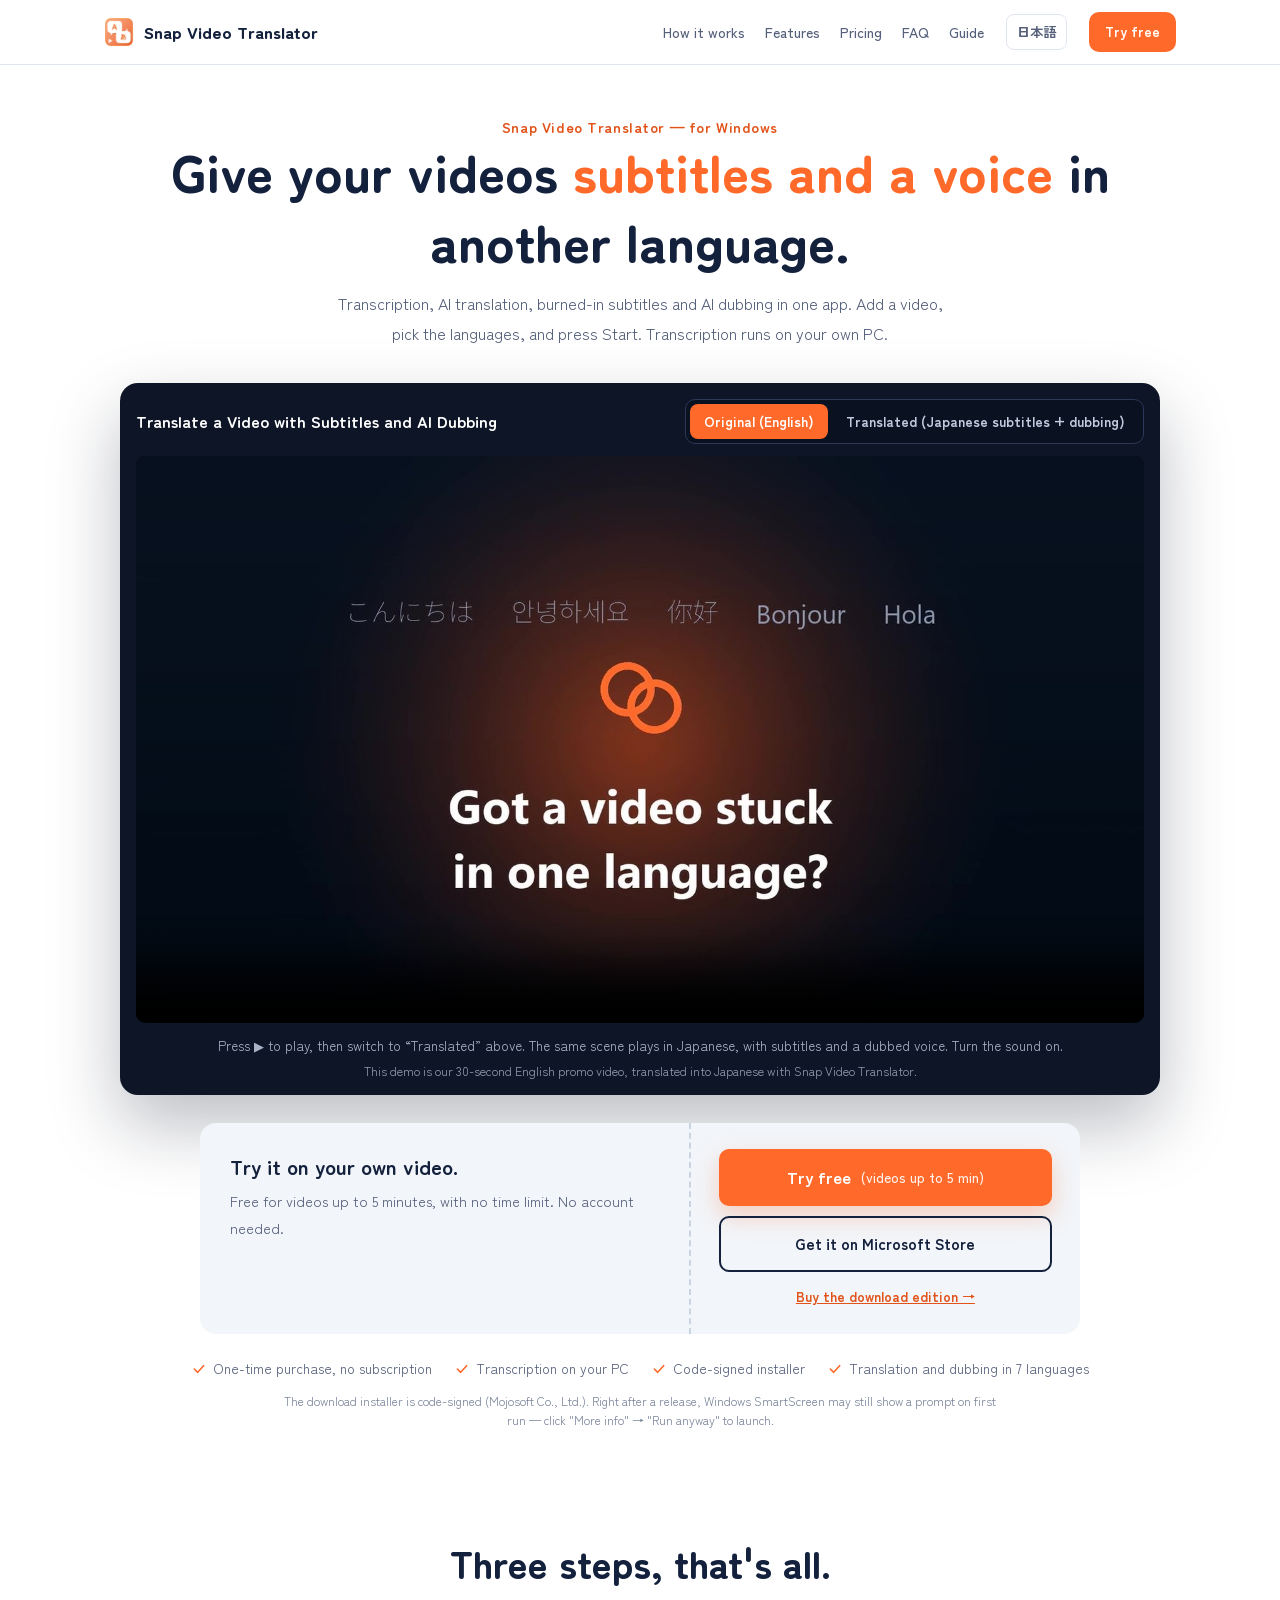
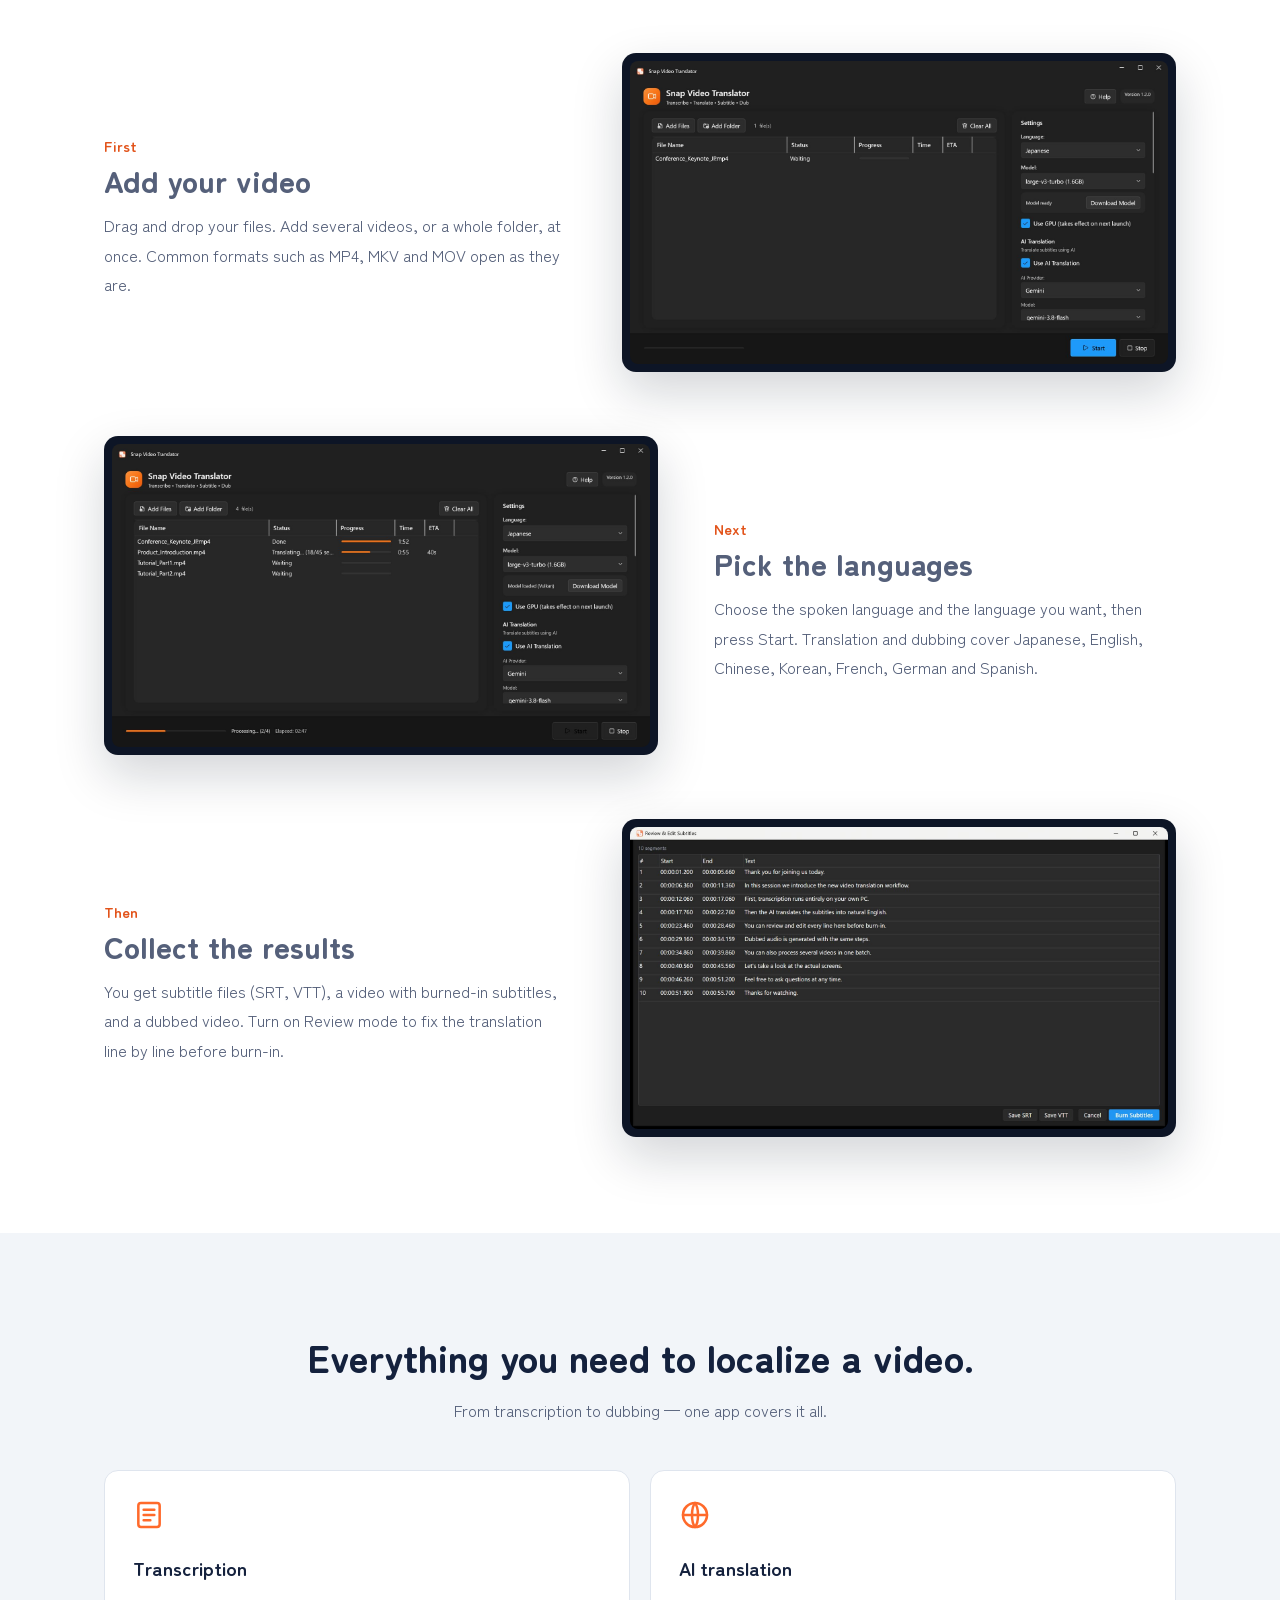
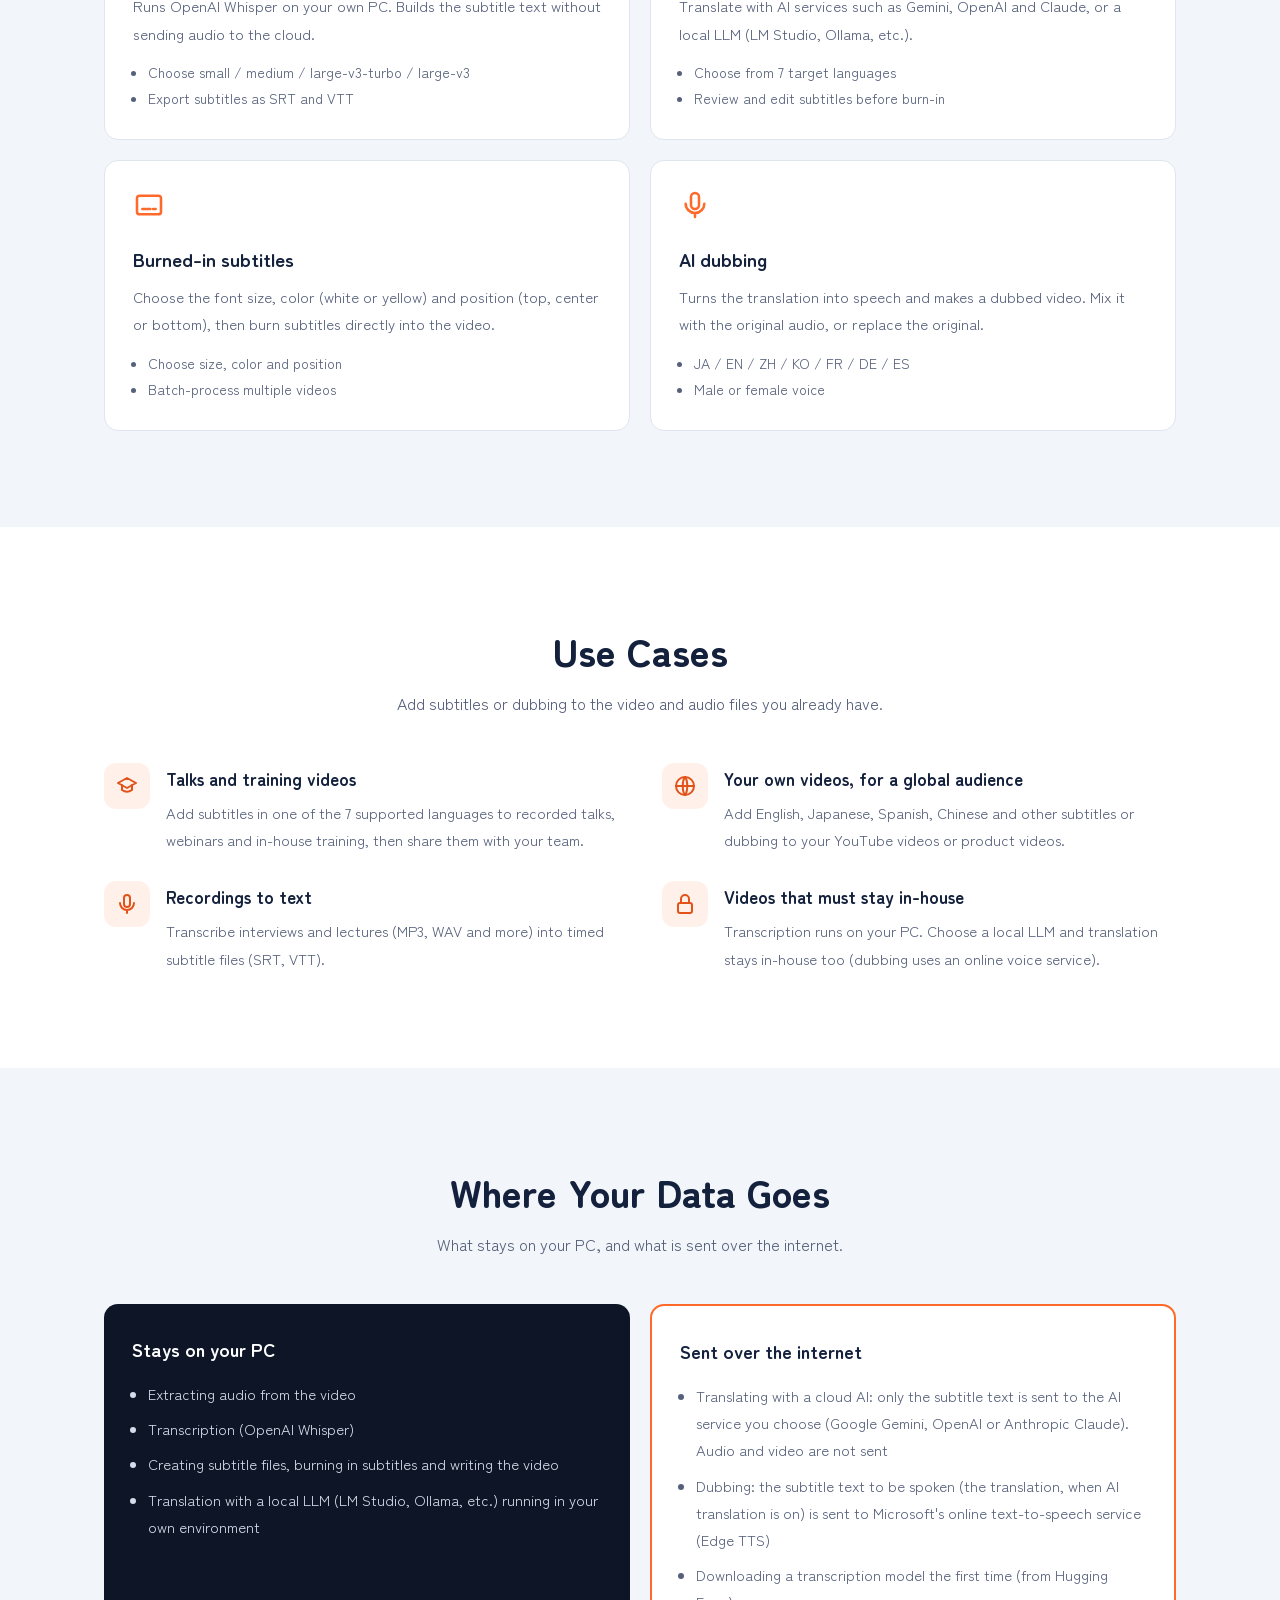
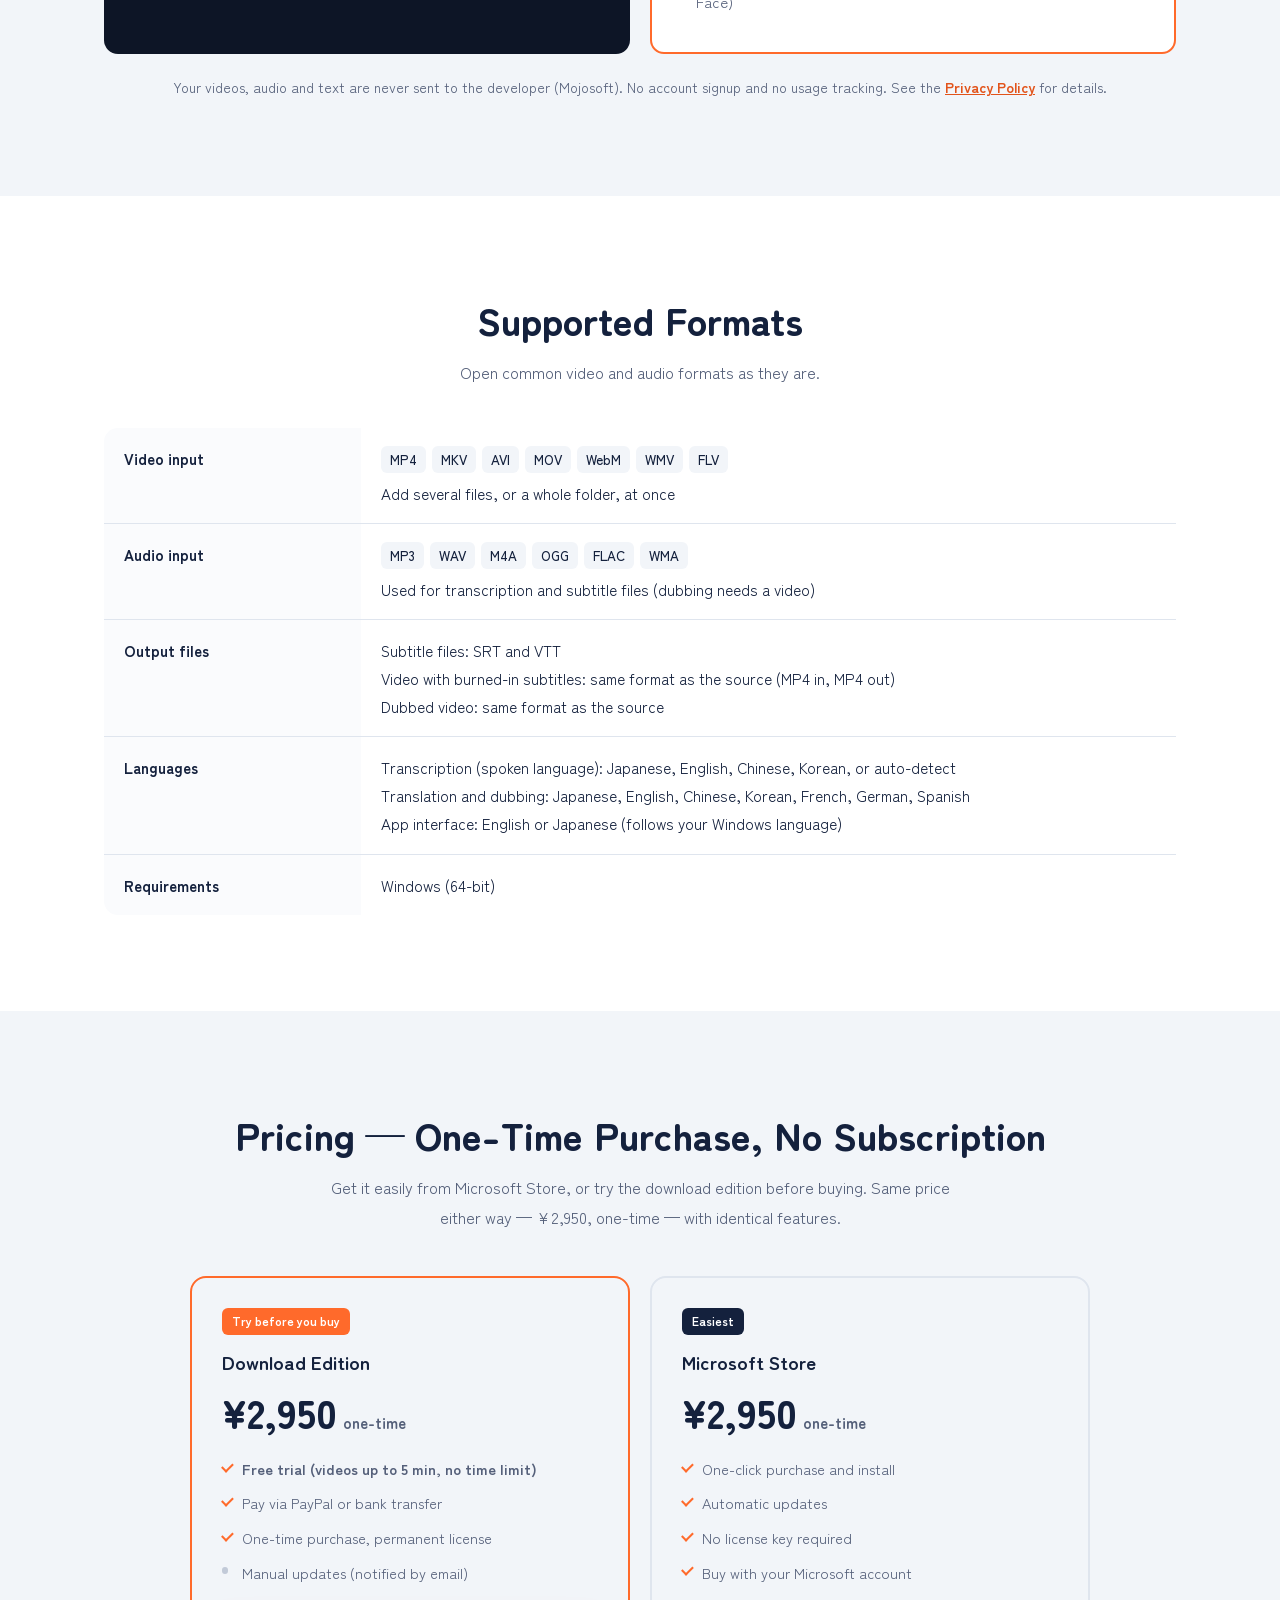
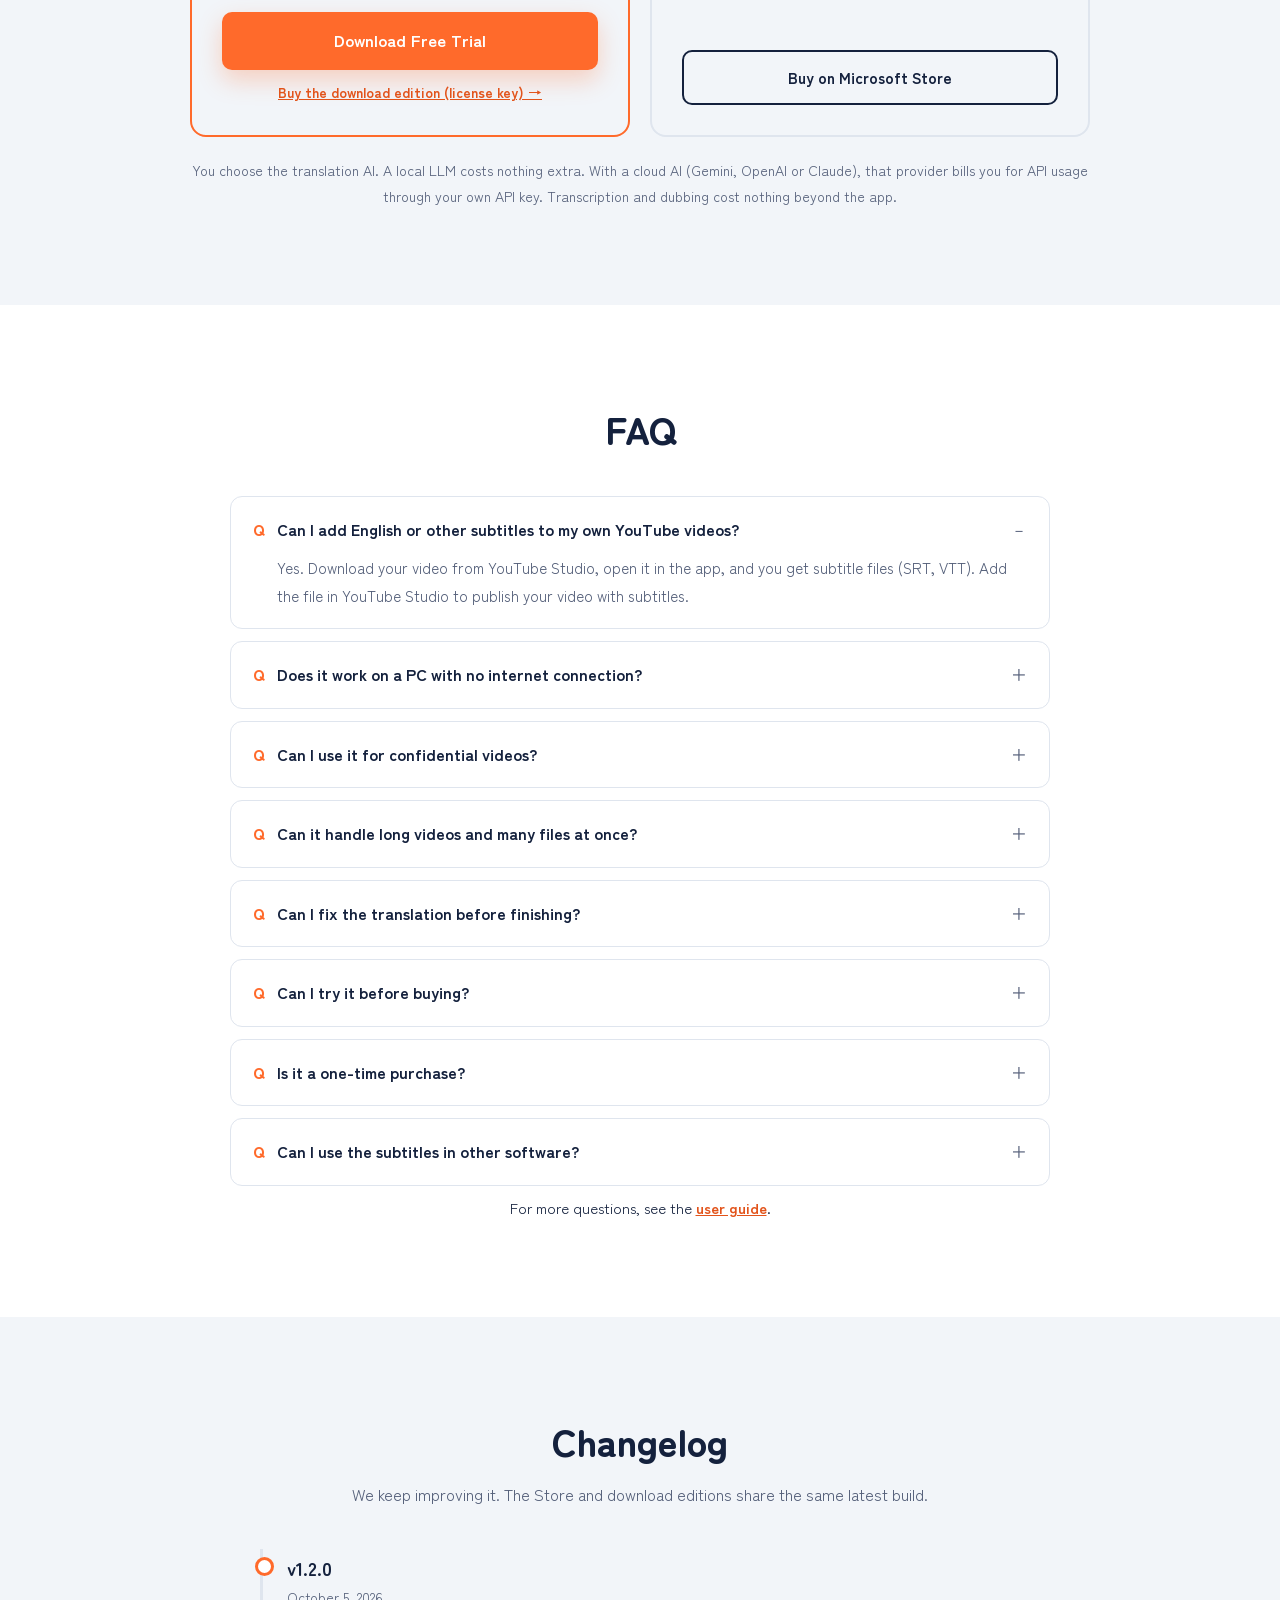
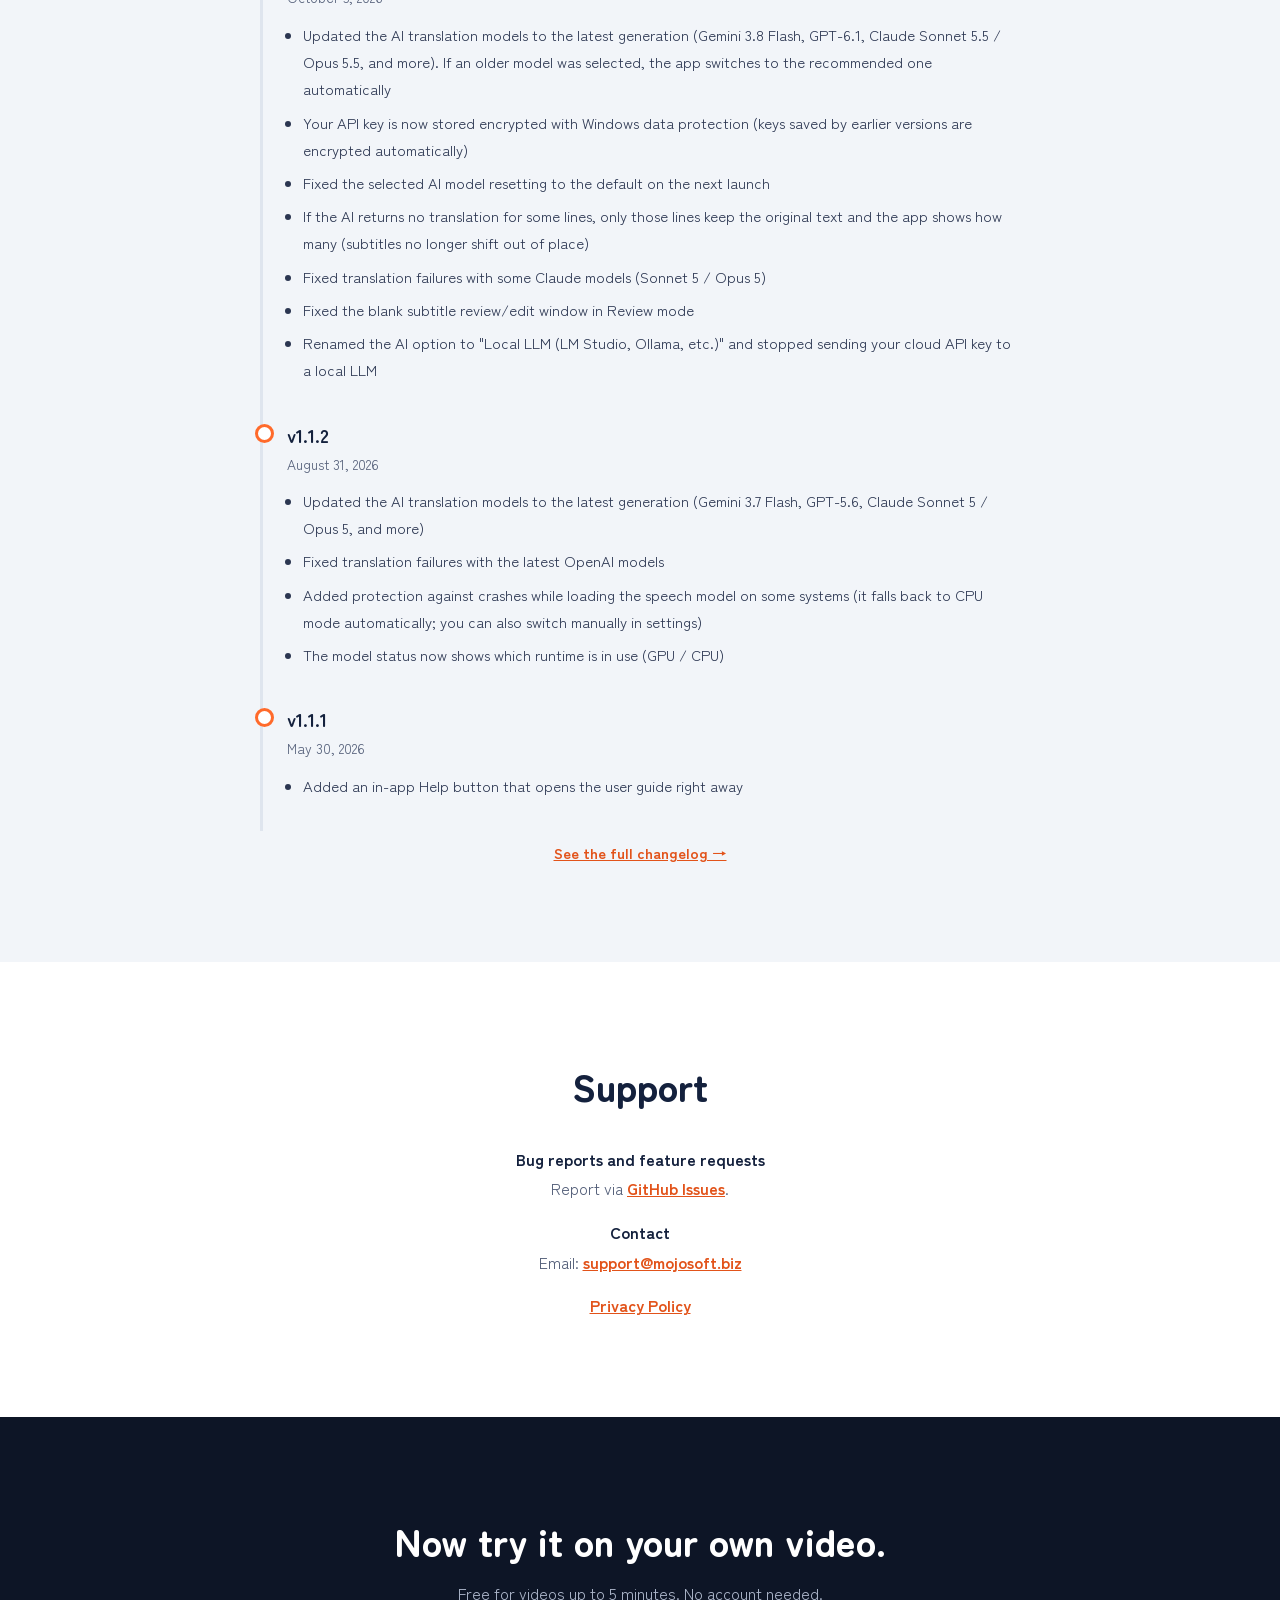
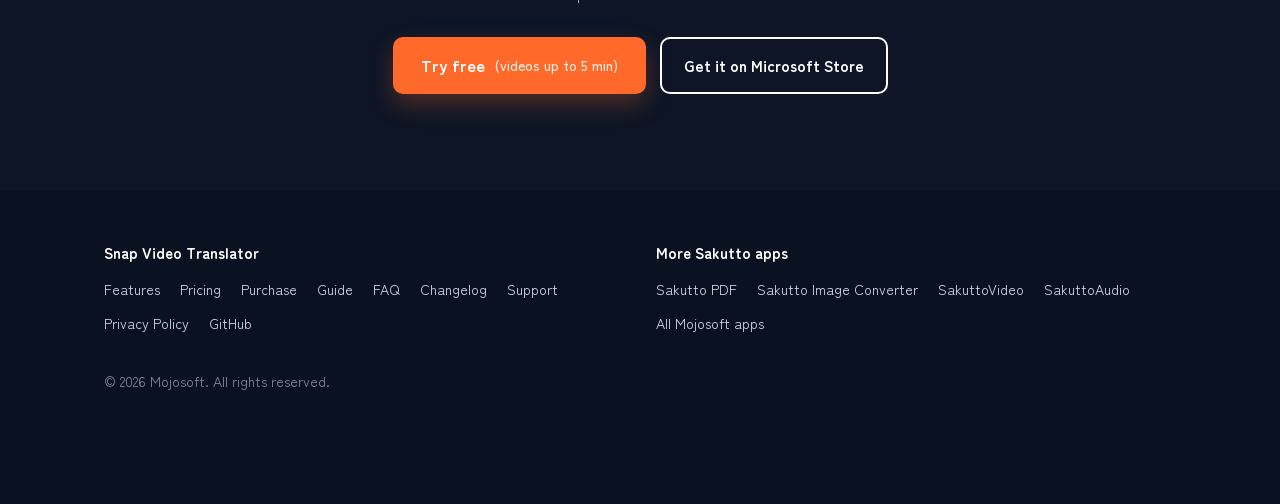
==== commit 6c9b4895: "fix(lp): 前後比較のつまみを「元の英語 ⇄ 翻訳後の日本語」を切り替える動画に 前後比較の 2 枚の画像は 0.58% しか違わず（字幕 1 行だけ）、つまみを動かしても違いが 見えなかった。" ====
--- a/en/index.html
+++ b/en/index.html
@@ -115,15 +115,20 @@
   <h1><span class="eyebrow">Snap Video Translator — for Windows</span>Give your videos <b>subtitles and a voice</b> in another language.</h1>
   <p class="lede">Transcription, AI translation, burned-in subtitles and AI dubbing in one app. Add a video, pick the languages, and press Start. Transcription runs on your own PC.</p>
 
-  <div class="screen">
-    <div class="compare" id="compare">
-      <img src="../compare-before.jpg" alt="The original English video" width="1600" height="900">
-      <img class="after" src="../compare-after.jpg" alt="The same video with Japanese subtitles added by Snap Video Translator" width="1600" height="900">
-      <span class="lbl l">Original</span><span class="lbl r">After Snap Video Translator</span>
-      <div class="handle"></div>
-      <input type="range" min="0" max="100" value="22" aria-label="Position of the before and after comparison">
+  <div class="player">
+    <div class="player-top">
+      <h2 id="h-demo">Translate a Video with Subtitles and AI Dubbing</h2>
+      <div class="seg" role="group" aria-label="Switch to compare">
+        <button type="button" data-mode="en" aria-pressed="true">Original (English)</button>
+        <button type="button" data-mode="ja" aria-pressed="false">Translated (Japanese subtitles + dubbing)</button>
+      </div>
     </div>
-    <p class="hint">Drag the white handle to compare before and after. Hear the AI dubbing in the demo video below.</p>
+    <video id="demo" controls playsinline preload="metadata" poster="../compare-before.jpg" data-poster-en="../compare-before.jpg" data-poster-ja="../compare-after.jpg">
+      <source src="../combined_demo.mp4" type="video/mp4">
+      Your browser does not support the video tag.
+    </video>
+    <p class="hint">Press ▶ to play, then switch to “Translated” above. The same scene plays in Japanese, with subtitles and a dubbed voice. Turn the sound on.</p>
+    <p class="hint">This demo is our 30-second English promo video, translated into Japanese with Snap Video Translator.</p>
   </div>
 
   <div class="ticket">
@@ -142,18 +147,6 @@
   </div>
   <p class="smallnote">The download installer is code-signed (Mojosoft Co., Ltd.). Right after a release, Windows SmartScreen may still show a prompt on first run — click "More info" → "Run anyway" to launch.</p>
 </div></div>
-
-<section class="band on-dark" aria-labelledby="h-demo"><div class="wrap center">
-  <h2 class="h2" id="h-demo">Translate a Video with Subtitles and AI Dubbing</h2>
-  <p class="sub">A 30-second look at what Snap Video Translator does. Turn the sound on.</p>
-  <div class="video">
-    <video controls playsinline preload="metadata" poster="../poster_en.jpg">
-      <source src="../snap_video_translator_promo.mp4" type="video/mp4">
-      Your browser does not support the video tag.
-    </video>
-  </div>
-  <p class="caption">The core flow in 30 seconds — drop a video, transcribe the speech, translate with AI, and choose burned-in subtitles or AI dubbing in 7 languages.</p>
-</div></section>
 
 <section id="how"><div class="wrap">
   <h2 class="h2 center">Three steps, that's all.</h2>
@@ -324,11 +317,35 @@
 
 <script>
 (function () {
-  var c = document.getElementById('compare'); if (!c) return;
-  var r = c.querySelector('input');
-  function set(v) { c.style.setProperty('--pos', v + '%'); }
-  r.addEventListener('input', function () { set(r.value); });
-  set(r.value);
+  var v = document.getElementById('demo'); if (!v) return;
+  var btns = document.querySelectorAll('[data-mode]');
+  var OFFSET = 33.5, EN_END = 30.1, JA_START = 33.5, mode = 'en', pending = null;
+  var posters = { en: v.getAttribute('data-poster-en'), ja: v.getAttribute('data-poster-ja') };
+  function paint() {
+    btns.forEach(function (b) { b.setAttribute('aria-pressed', b.getAttribute('data-mode') === mode ? 'true' : 'false'); });
+    if (v.currentTime === 0 || v.paused) v.poster = posters[mode];
+  }
+  function seek(t) { if (v.readyState > 0) v.currentTime = t; else pending = t; }
+  function setMode(m) {
+    if (m === mode) return;
+    var t = v.currentTime;
+    t = (m === 'ja') ? ((t < EN_END ? t : 0) + OFFSET) : (t >= JA_START ? t - OFFSET : 0);
+    var playing = !v.paused;
+    mode = m; paint(); seek(t);
+    if (playing) v.play();
+  }
+  btns.forEach(function (b) { b.addEventListener('click', function () { setMode(b.getAttribute('data-mode')); }); });
+  v.addEventListener('loadedmetadata', function () { if (pending !== null) { v.currentTime = pending; pending = null; } });
+  v.addEventListener('play', function () { if (mode === 'ja' && v.currentTime < JA_START) v.currentTime = JA_START; });
+  v.addEventListener('timeupdate', function () { if (mode === 'en' && !v.seeking && v.currentTime >= EN_END && v.currentTime < JA_START) { v.pause(); v.currentTime = 0; } });
+  v.addEventListener('ended', function () { if (mode === 'ja') v.currentTime = JA_START; });
+  v.addEventListener('seeked', function () {
+    var t = v.currentTime;
+    if (t >= JA_START && mode !== 'ja') { mode = 'ja'; paint(); }
+    else if (t < EN_END && mode !== 'en') { mode = 'en'; paint(); }
+    else if (t >= EN_END && t < JA_START) { v.currentTime = (mode === 'ja') ? JA_START : 0; }
+  });
+  paint();
 })();
 </script>
 </body>
--- a/style.css
+++ b/style.css
@@ -44,17 +44,17 @@
 .hero h1 b{color:var(--accent);font-weight:900}
 .hero .lede{text-align:center;color:var(--sub);margin:14px auto 0;max-width:38em}
 
-/* before / after screen */
-.screen{margin:34px auto 0;max-width:1040px;background:var(--deep);border-radius:18px;padding:12px;box-shadow:0 30px 70px rgba(13,21,38,.28)}
-.compare{position:relative;aspect-ratio:16/9;border-radius:10px;overflow:hidden;user-select:none;touch-action:pan-y;background:#000}
-.compare img{position:absolute;inset:0;width:100%;height:100%;object-fit:cover;pointer-events:none}
-.compare .after{clip-path:inset(0 0 0 var(--pos,22%))}
-.compare .handle{position:absolute;top:0;bottom:0;left:var(--pos,22%);width:3px;background:#fff;transform:translateX(-50%);pointer-events:none}
-.compare .handle::after{content:"◀ ▶";position:absolute;top:50%;left:50%;transform:translate(-50%,-50%);background:#fff;color:var(--ink);font-size:.7rem;letter-spacing:.2em;padding:12px 11px 12px 13px;border-radius:999px;box-shadow:0 6px 18px rgba(0,0,0,.3);white-space:nowrap}
-.compare input{position:absolute;inset:0;width:100%;height:100%;opacity:0;cursor:ew-resize;margin:0}
-.compare .lbl{position:absolute;top:14px;font-family:var(--round);font-weight:700;font-size:.8rem;color:#fff;padding:5px 12px;border-radius:8px;background:rgba(13,21,38,.75)}
-.compare .lbl.l{left:14px}.compare .lbl.r{right:14px;background:var(--accent)}
-.screen .hint{color:var(--deep-sub);font-size:.84rem;text-align:center;padding:12px 8px 4px}
+/* demo player: switch between the English original and the Japanese version */
+.player{margin:34px auto 0;max-width:1040px;background:var(--deep);border-radius:18px;padding:16px 16px 10px;box-shadow:0 30px 70px rgba(13,21,38,.28)}
+.player-top{display:flex;align-items:center;justify-content:space-between;gap:12px 18px;flex-wrap:wrap;margin-bottom:12px}
+.player-top h2{font-family:var(--round);font-weight:700;font-size:1.02rem;line-height:1.5;color:#fff}
+.seg{display:inline-flex;background:#0a1120;border:1px solid #2b3858;border-radius:10px;padding:4px;gap:4px}
+.seg button{font:inherit;font-weight:700;font-size:.86rem;color:#c3cbe0;background:transparent;border:0;border-radius:8px;padding:8px 14px;cursor:pointer;line-height:1.4}
+.seg button:hover{color:#fff}
+.seg button[aria-pressed="true"]{background:var(--accent);color:#fff}
+.player video{width:100%;aspect-ratio:16/9;border-radius:10px;background:#000;display:block}
+.player .hint{color:var(--deep-sub);font-size:.84rem;text-align:center;padding:10px 8px 2px}
+.player .hint + .hint{padding-top:0;font-size:.78rem;opacity:.85}
 
 /* ticket CTA */
 .ticket{margin:28px auto 0;max-width:880px;background:var(--panel);border-radius:16px;display:grid;grid-template-columns:1.25fr 1fr;overflow:hidden}
@@ -199,7 +199,8 @@
   .ticket .r{border-left:0;border-top:2px dashed #c9d3e1}
   .row{grid-template-columns:1fr;gap:20px;margin-top:52px}.row:nth-of-type(even) .txt{order:0}
   section{padding:72px 0}
-  .screen{padding:8px;border-radius:14px}
+  .player{padding:10px 10px 8px;border-radius:14px}
+  .seg{width:100%}.seg button{flex:1;padding:8px 6px;font-size:.8rem}
   .spec th{width:34%}
   .sticky-cta{display:flex;gap:8px;position:fixed;left:0;right:0;bottom:0;z-index:45;background:rgba(255,255,255,.97);border-top:1px solid var(--line);padding:10px 12px}
   .sticky-cta .btn{flex:1;padding:13px 10px;font-size:.92rem}
